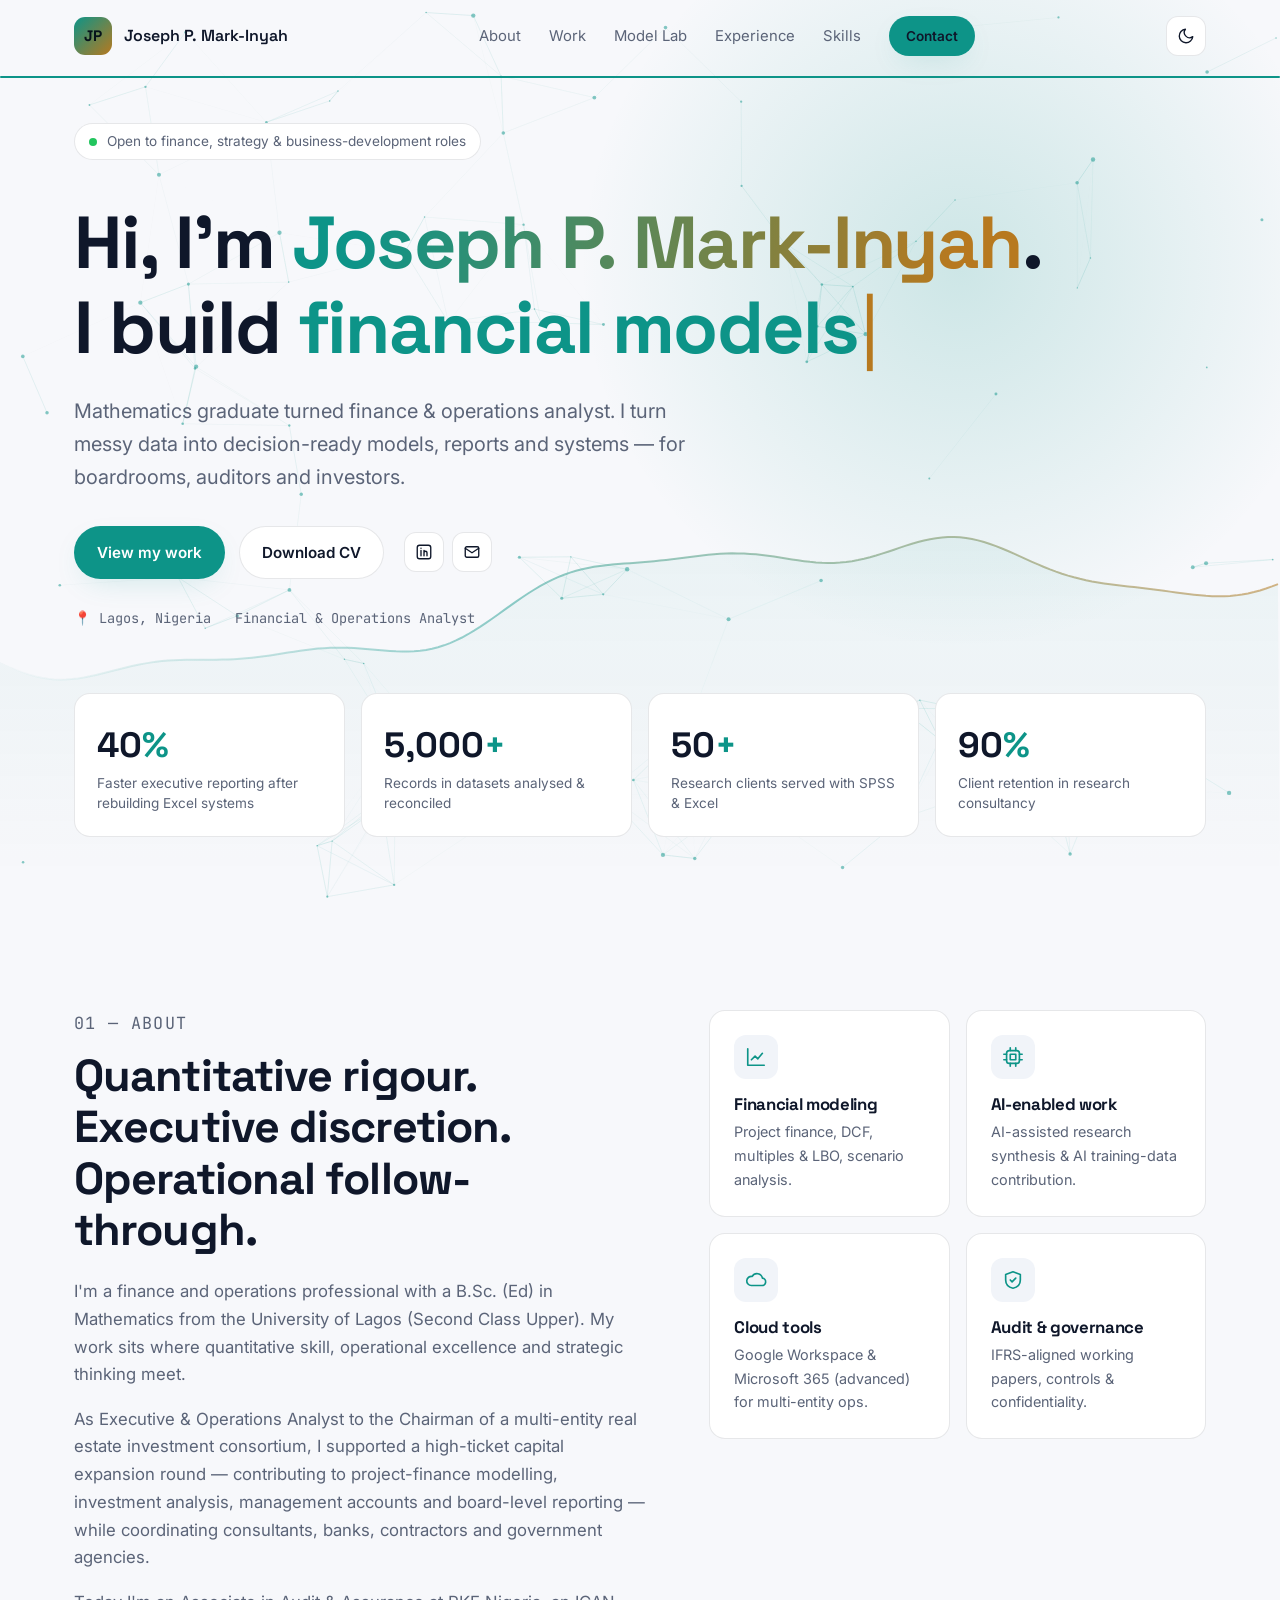
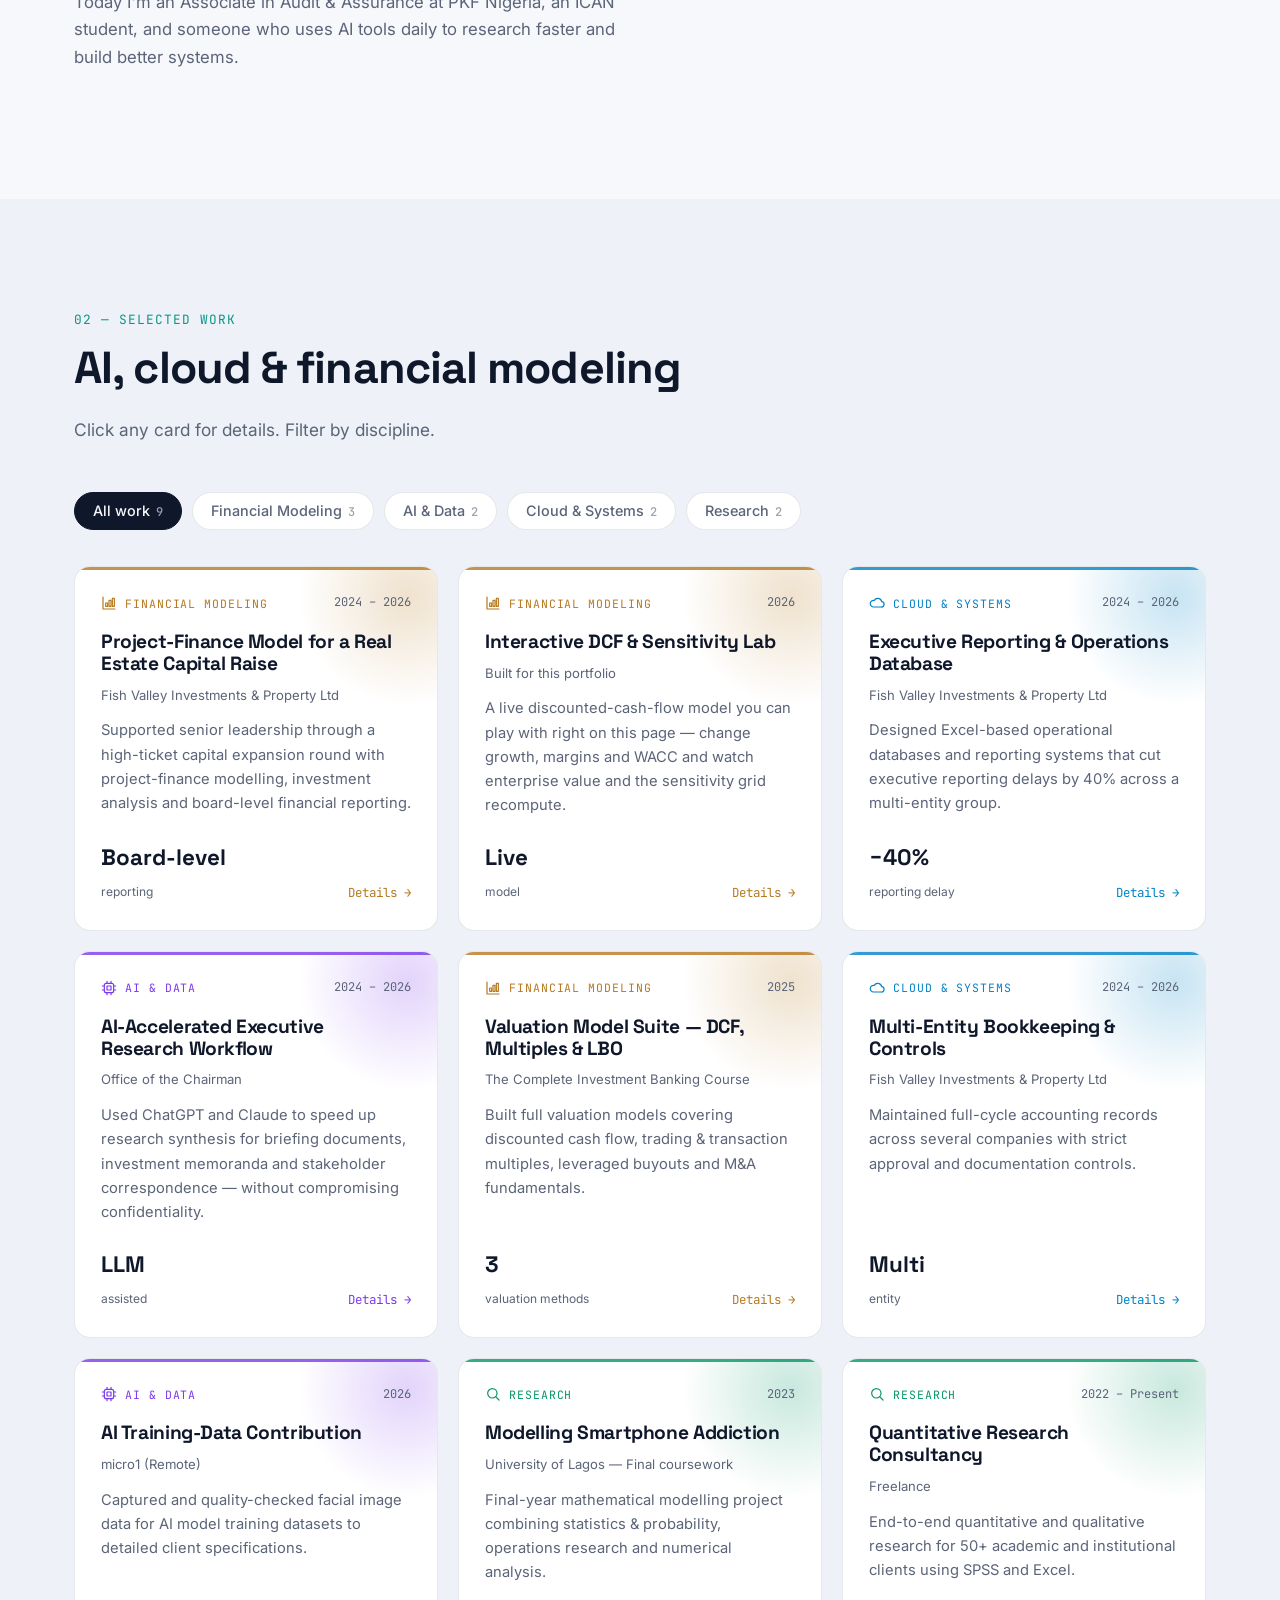
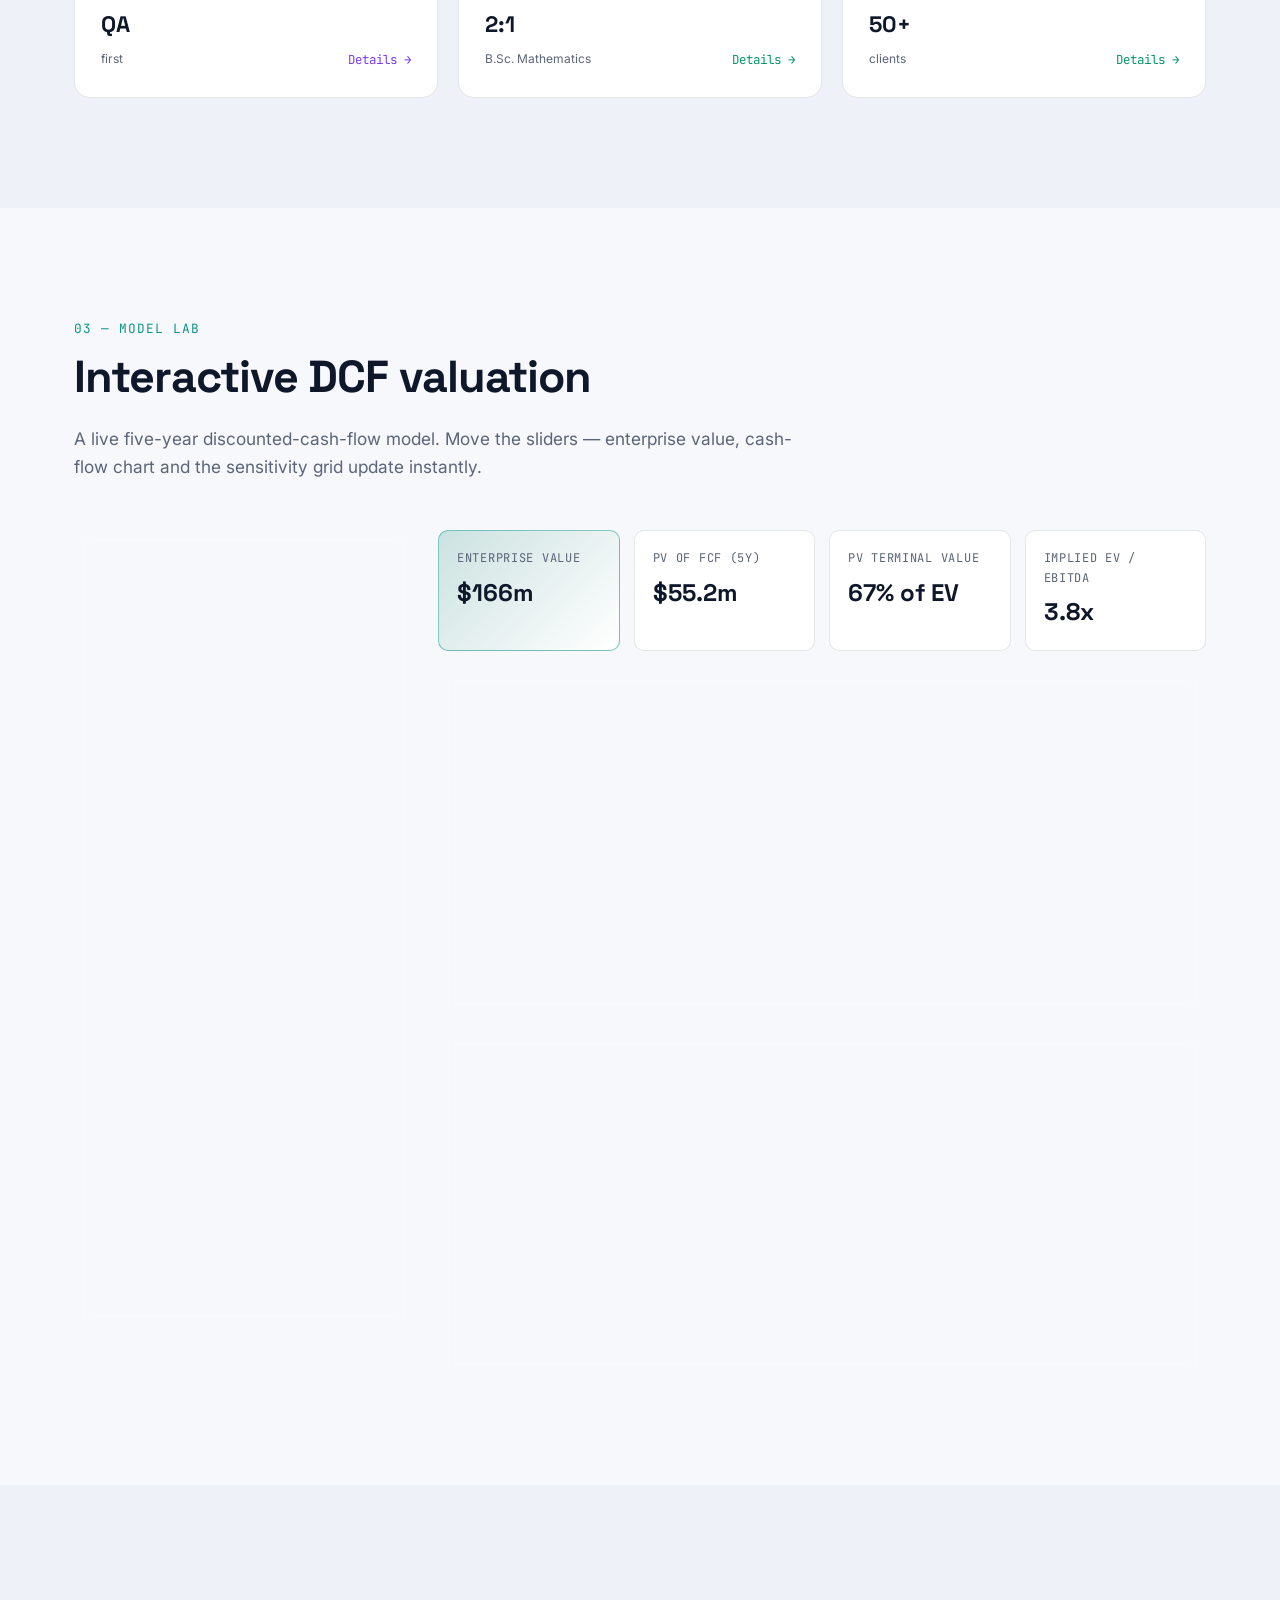
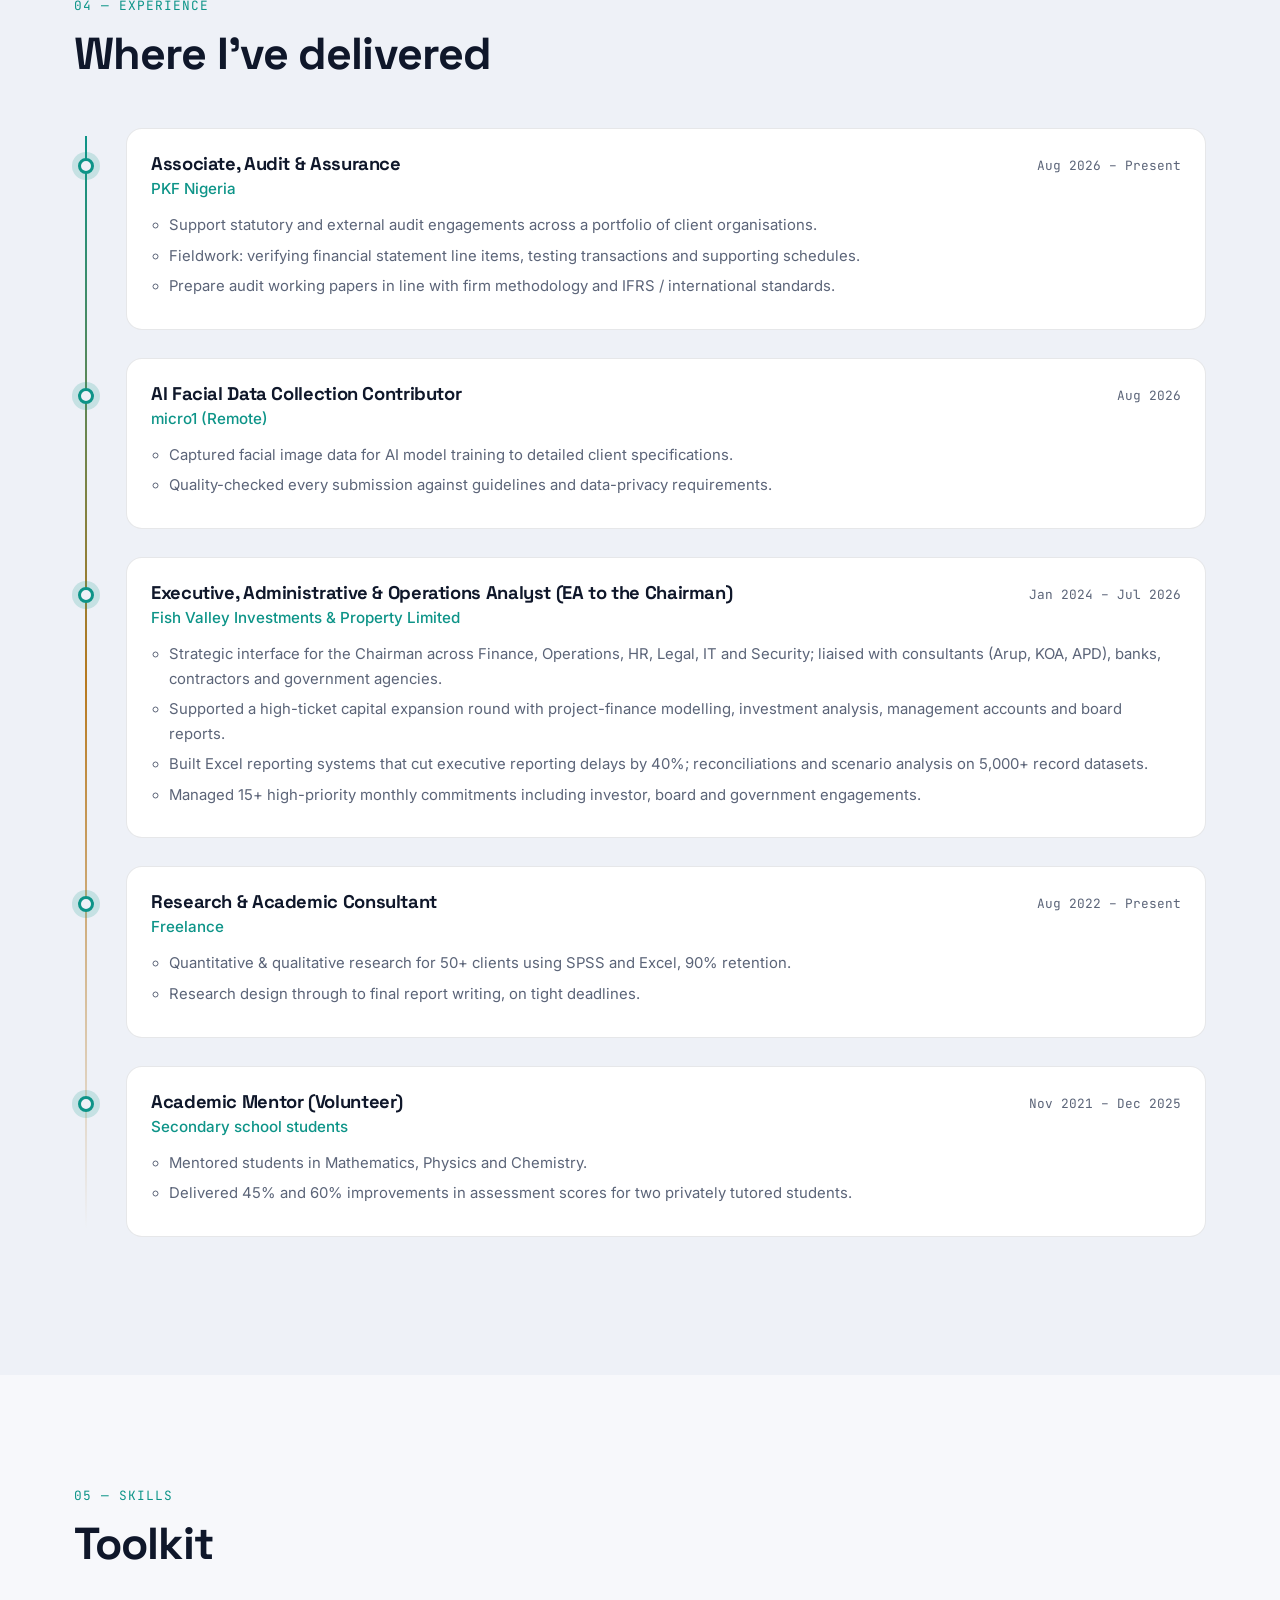
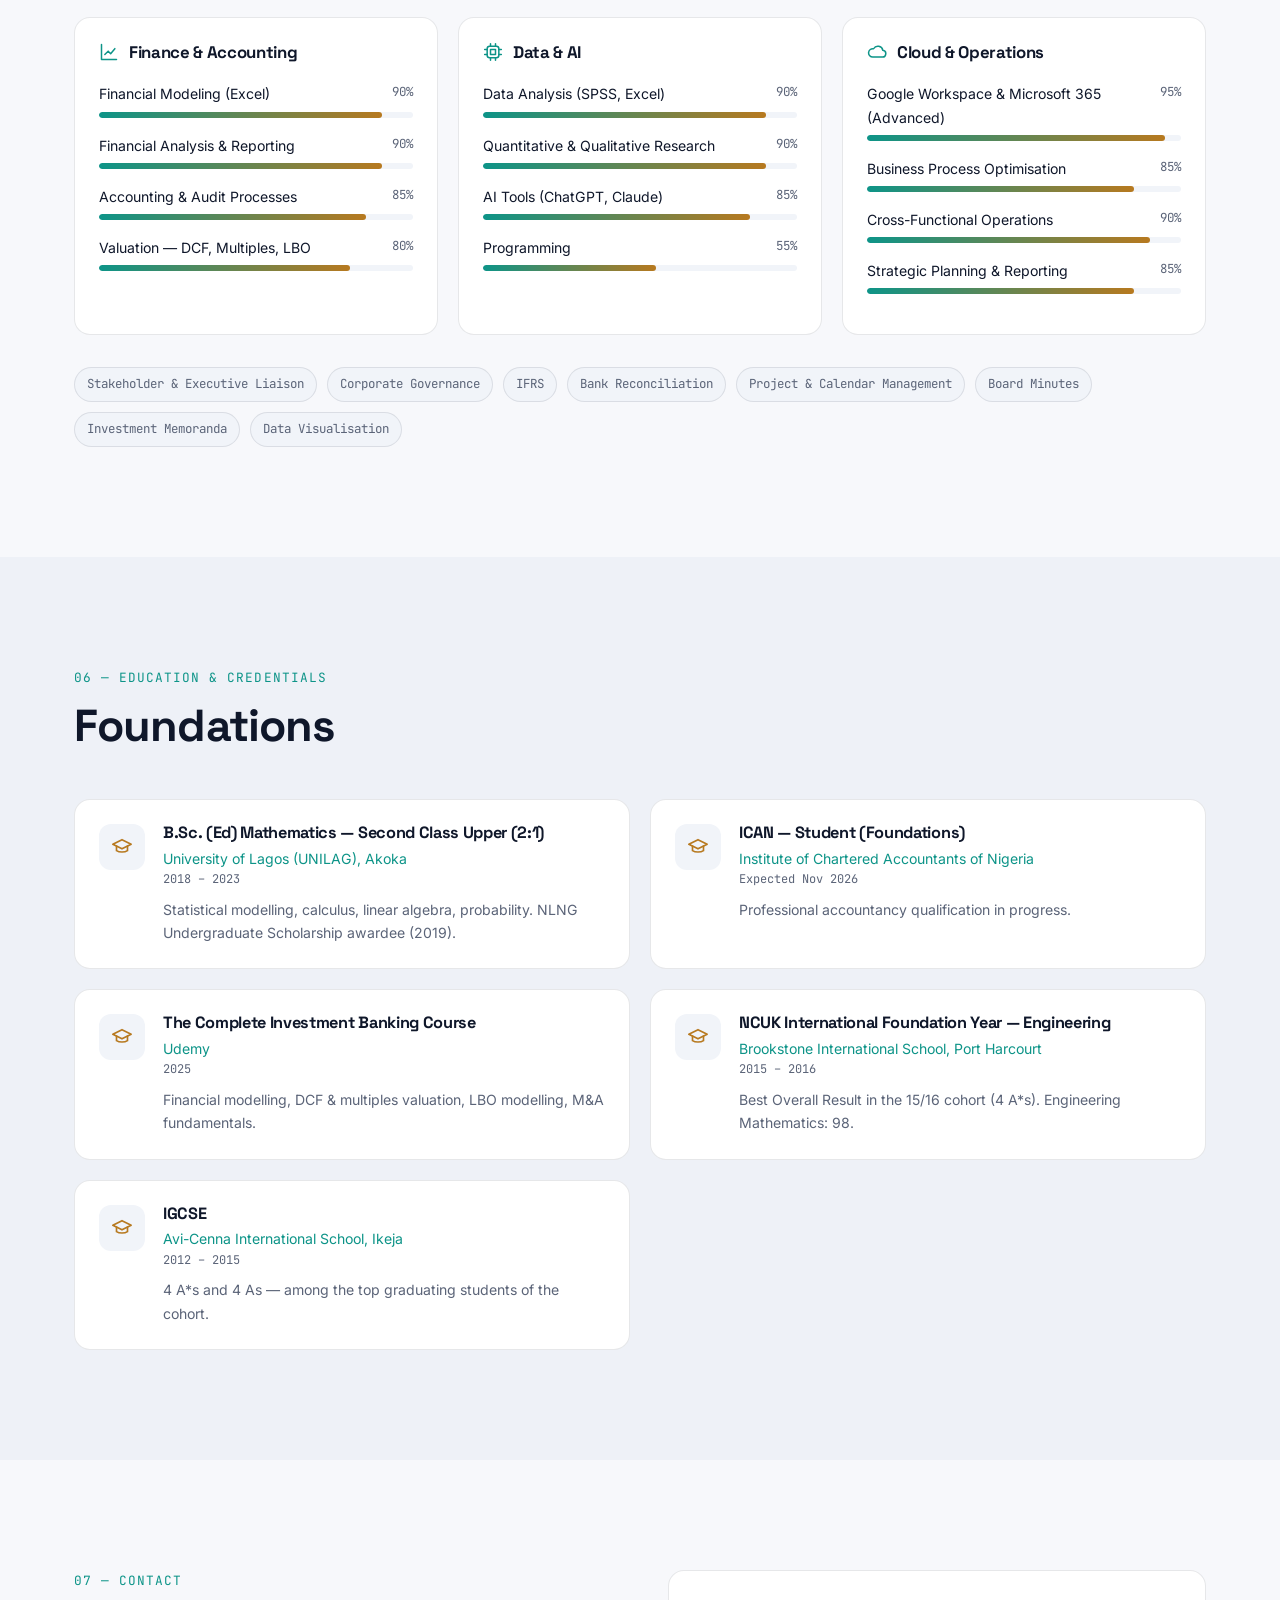
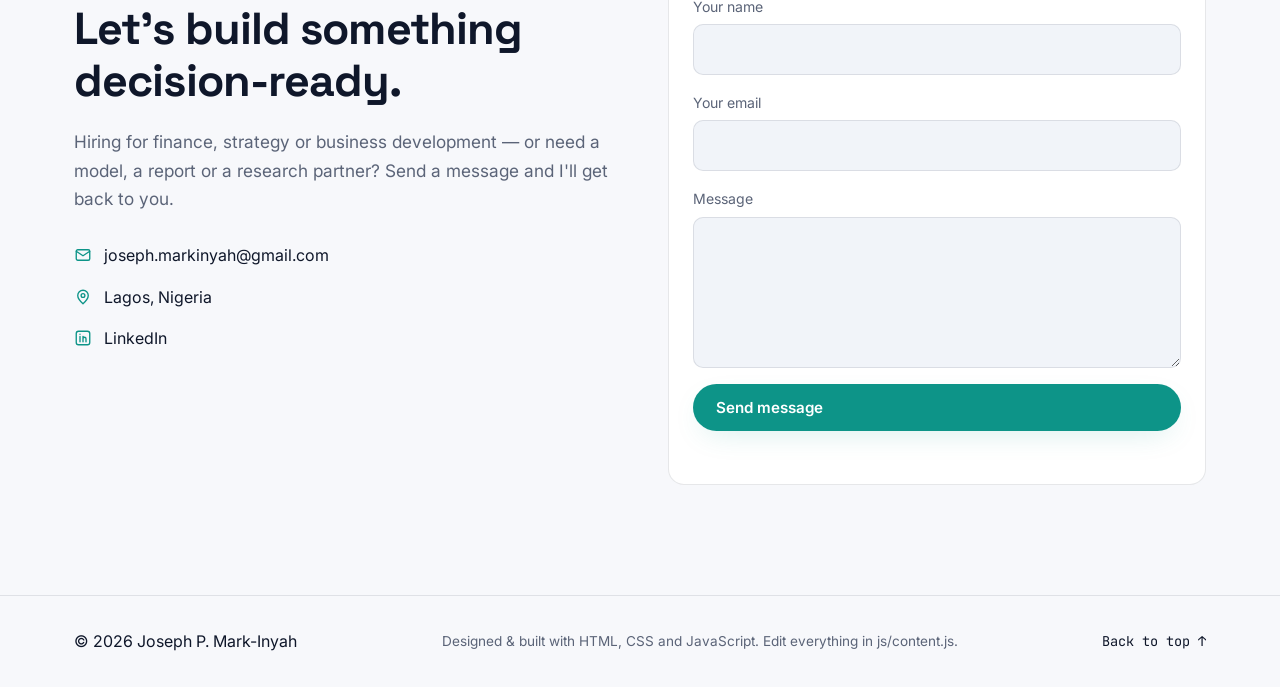
==== index.html @ 510d819d "Contact form: send to contact API with mailto fallback Field-level validation errors, honeypot spam " ====
<!DOCTYPE html>
<html lang="en" data-theme="dark">
<head>
  <meta charset="UTF-8" />
  <meta name="viewport" content="width=device-width, initial-scale=1.0" />
  <title>Joseph P. Mark-Inyah — Finance, AI & Cloud Portfolio</title>
  <meta name="description" content="Portfolio of Joseph P. Mark-Inyah: financial modeling, operations analytics, AI-enabled workflows and cloud tools." />
  <link rel="icon" href="assets/favicon.svg" type="image/svg+xml" />
  <link rel="canonical" href="https://jaegarp.github.io/" />

  <!-- Social preview (LinkedIn, WhatsApp, X, Slack…). These must stay as static HTML:
       link-preview bots do not run JavaScript. If your domain changes, update the URLs here.
       Image source: tools/og-card.html (see README → "Social preview image"). -->
  <meta property="og:type" content="website" />
  <meta property="og:url" content="https://jaegarp.github.io/" />
  <meta property="og:site_name" content="Joseph P. Mark-Inyah" />
  <meta property="og:title" content="Joseph P. Mark-Inyah — Finance, AI & Cloud Portfolio" />
  <meta property="og:description" content="Financial & Operations Analyst. Selected work in financial modeling, AI-enabled workflows and cloud reporting — plus a live, interactive DCF valuation model." />
  <meta property="og:image" content="https://jaegarp.github.io/assets/og-image.png" />
  <meta property="og:image:width" content="1200" />
  <meta property="og:image:height" content="627" />
  <meta property="og:image:alt" content="Joseph P. Mark-Inyah — Financial & Operations Analyst. Financial Modeling, AI, Cloud." />
  <meta name="twitter:card" content="summary_large_image" />
  <meta name="twitter:title" content="Joseph P. Mark-Inyah — Finance, AI & Cloud Portfolio" />
  <meta name="twitter:description" content="Financial modeling, AI-enabled workflows and cloud reporting — plus a live DCF valuation model." />
  <meta name="twitter:image" content="https://jaegarp.github.io/assets/og-image.png" />

  <!-- Fonts (change here + the --font-* variables in css/style.css) -->
  <link rel="preconnect" href="https://fonts.googleapis.com" />
  <link rel="preconnect" href="https://fonts.gstatic.com" crossorigin />
  <link href="https://fonts.googleapis.com/css2?family=Space+Grotesk:wght@500;600;700&family=Inter:wght@400;500;600&family=JetBrains+Mono:wght@400;500&display=swap" rel="stylesheet" />

  <link rel="stylesheet" href="css/style.css" />
</head>
<body>
  <!-- ===================== NAVIGATION ===================== -->
  <header class="nav" id="nav">
    <div class="container nav__inner">
      <a href="#top" class="nav__logo" aria-label="Home">
        <span class="nav__logo-mark" data-bind="person.shortName">JP</span>
        <span class="nav__logo-text" data-bind="person.name"></span>
      </a>
      <nav class="nav__links" id="navLinks" aria-label="Main">
        <a href="#about">About</a>
        <a href="#work">Work</a>
        <a href="#lab">Model Lab</a>
        <a href="#experience">Experience</a>
        <a href="#skills">Skills</a>
        <a href="#contact" class="btn btn--small btn--primary">Contact</a>
      </nav>
      <div class="nav__actions">
        <button class="icon-btn" id="themeToggle" aria-label="Toggle light / dark theme" title="Toggle theme"></button>
        <button class="icon-btn nav__burger" id="navBurger" aria-label="Open menu" aria-expanded="false">
          <span></span><span></span><span></span>
        </button>
      </div>
    </div>
  </header>

  <main id="top">
    <!-- ===================== HERO ===================== -->
    <section class="hero">
      <canvas id="heroCanvas" class="hero__canvas" aria-hidden="true"></canvas>
      <div class="container hero__inner">
        <p class="eyebrow reveal"><span class="pulse-dot"></span> <span data-bind="person.availability"></span></p>
        <h1 class="hero__title reveal">
          Hi, I'm <span class="grad-text" data-bind="person.name"></span>.<br />
          I build <span class="hero__rotator" id="heroRotator"></span><span class="caret">|</span>
        </h1>
        <p class="hero__tagline reveal" data-bind="person.tagline"></p>
        <div class="hero__cta reveal">
          <a href="#work" class="btn btn--primary">View my work</a>
          <a href="#" class="btn btn--ghost" id="resumeBtn" download>Download CV</a>
          <div class="hero__socials" id="heroSocials"></div>
        </div>
        <div class="hero__meta reveal">
          <span class="mono">📍 <span data-bind="person.location"></span></span>
          <span class="mono" data-bind="person.role"></span>
        </div>
      </div>
      <div class="container">
        <div class="stats" id="stats"></div>
      </div>
    </section>

    <!-- ===================== ABOUT ===================== -->
    <section class="section" id="about">
      <div class="container about">
        <div class="about__text reveal">
          <p class="section__kicker">01 — About</p>
          <h2 class="section__title" data-bind="about.heading"></h2>
          <div id="aboutParas"></div>
        </div>
        <div class="about__cards" id="aboutHighlights"></div>
      </div>
    </section>

    <!-- ===================== WORK / PROJECTS ===================== -->
    <section class="section section--alt" id="work">
      <div class="container">
        <div class="section__head reveal">
          <p class="section__kicker">02 — Selected work</p>
          <h2 class="section__title">AI, cloud &amp; financial modeling</h2>
          <p class="section__lead">Click any card for details. Filter by discipline.</p>
        </div>
        <div class="filters reveal" id="filters" role="tablist"></div>
        <div class="projects" id="projects"></div>
      </div>
    </section>

    <!-- ===================== DCF MODEL LAB ===================== -->
    <section class="section" id="lab">
      <div class="container">
        <div class="section__head reveal">
          <p class="section__kicker">03 — Model lab</p>
          <h2 class="section__title">Interactive DCF valuation</h2>
          <p class="section__lead">A live five-year discounted-cash-flow model. Move the sliders — enterprise value, cash-flow chart and the sensitivity grid update instantly.</p>
        </div>

        <div class="lab reveal">
          <form class="lab__inputs card" id="dcfForm" autocomplete="off">
            <div class="lab__row">
              <label for="dcfCurrency">Currency</label>
              <select id="dcfCurrency">
                <option value="$">USD ($)</option>
                <option value="₦">NGN (₦)</option>
                <option value="£">GBP (£)</option>
                <option value="€">EUR (€)</option>
              </select>
            </div>
            <!-- Sliders are generated by js/dcf.js from its INPUTS list -->
            <div id="dcfSliders"></div>
            <button type="button" class="btn btn--ghost btn--small" id="dcfReset">Reset assumptions</button>
          </form>

          <div class="lab__outputs">
            <div class="lab__kpis" id="dcfKpis"></div>
            <div class="card lab__chart-card">
              <div class="lab__chart-head">
                <h3>Projected free cash flow</h3>
                <div class="legend">
                  <span><i class="sw sw--a"></i>FCF</span>
                  <span><i class="sw sw--b"></i>PV of FCF</span>
                </div>
              </div>
              <div id="dcfChart" class="lab__chart"></div>
            </div>
            <div class="card">
              <div class="lab__chart-head">
                <h3>Sensitivity: enterprise value</h3>
                <span class="mono muted small">WACC ↓ × terminal growth →</span>
              </div>
              <div class="table-wrap"><table class="sens" id="dcfSens"></table></div>
            </div>
          </div>
        </div>
      </div>
    </section>

    <!-- ===================== EXPERIENCE ===================== -->
    <section class="section section--alt" id="experience">
      <div class="container">
        <div class="section__head reveal">
          <p class="section__kicker">04 — Experience</p>
          <h2 class="section__title">Where I've delivered</h2>
        </div>
        <ol class="timeline" id="timeline"></ol>
      </div>
    </section>

    <!-- ===================== SKILLS ===================== -->
    <section class="section" id="skills">
      <div class="container">
        <div class="section__head reveal">
          <p class="section__kicker">05 — Skills</p>
          <h2 class="section__title">Toolkit</h2>
        </div>
        <div class="skills" id="skillGroups"></div>
        <div class="chips reveal" id="skillChips"></div>
      </div>
    </section>

    <!-- ===================== EDUCATION ===================== -->
    <section class="section section--alt" id="education">
      <div class="container">
        <div class="section__head reveal">
          <p class="section__kicker">06 — Education &amp; credentials</p>
          <h2 class="section__title">Foundations</h2>
        </div>
        <div class="edu" id="education-list"></div>
      </div>
    </section>

    <!-- ===================== CONTACT ===================== -->
    <section class="section" id="contact">
      <div class="container contact">
        <div class="contact__text reveal">
          <p class="section__kicker">07 — Contact</p>
          <h2 class="section__title" data-bind="contact.heading"></h2>
          <p class="section__lead" data-bind="contact.text"></p>
          <ul class="contact__list" id="contactList"></ul>
        </div>
        <!-- Sends to the contact API (contact.apiUrl in js/content.js). If no API is set,
             or it can't be reached, it falls back to opening the visitor's email app. -->
        <form class="card contact__form reveal" id="contactForm" novalidate>
          <label>Your name<input type="text" name="name" required maxlength="100" autocomplete="name" /><span class="field-error" data-for="name"></span></label>
          <label>Your email<input type="email" name="email" required maxlength="254" autocomplete="email" /><span class="field-error" data-for="email"></span></label>
          <label>Message<textarea name="message" rows="5" required minlength="10" maxlength="5000"></textarea><span class="field-error" data-for="message"></span></label>
          <!-- Spam trap: hidden from people, but bots fill it in. Leave this field in place. -->
          <label class="hp" aria-hidden="true">Website<input type="text" name="website" tabindex="-1" autocomplete="off" /></label>
          <button type="submit" class="btn btn--primary">Send message</button>
          <p class="small muted" id="contactStatus" role="status"></p>
        </form>
      </div>
    </section>
  </main>

  <footer class="footer">
    <div class="container footer__inner">
      <p>© <span id="year"></span> <span data-bind="person.name"></span></p>
      <p class="muted small" data-bind="footer.note"></p>
      <a href="#top" class="mono small">Back to top ↑</a>
    </div>
  </footer>

  <!-- Project detail modal -->
  <dialog class="modal" id="projectModal">
    <button class="icon-btn modal__close" id="modalClose" aria-label="Close">✕</button>
    <div id="modalBody"></div>
  </dialog>

  <!-- Scripts: content first, then features -->
  <script src="js/content.js"></script>
  <script src="js/icons.js"></script>
  <script src="js/hero-canvas.js"></script>
  <script src="js/dcf.js"></script>
  <script src="js/main.js"></script>
</body>
</html>
---- css/style.css ----
/* =====================================================================
   STYLES
   ---------------------------------------------------------------------
   1. Design tokens (colours, fonts, spacing)  ← change the look here
   2. Base & layout
   3. Components (buttons, cards, nav…)
   4. Sections (hero, about, work, lab, timeline, skills, edu, contact)
   5. Responsive
   ===================================================================== */

/* ---------- 1. DESIGN TOKENS ---------- */
:root {
  --font-display: "Space Grotesk", system-ui, sans-serif;
  --font-body: "Inter", system-ui, sans-serif;
  --font-mono: "JetBrains Mono", ui-monospace, monospace;

  --radius: 16px;
  --radius-sm: 10px;
  --container: 1180px;
  --ease: cubic-bezier(.2, .8, .2, 1);

  /* Category colours (used on project cards) */
  --cat-finance: #f5b544;
  --cat-ai: #a78bfa;
  --cat-cloud: #38bdf8;
  --cat-research: #34d399;
}

/* Dark theme (default) */
:root,
[data-theme="dark"] {
  --bg: #070b14;
  --bg-alt: #0b1120;
  --surface: rgba(255, 255, 255, 0.035);
  --surface-2: rgba(255, 255, 255, 0.06);
  --border: rgba(255, 255, 255, 0.09);
  --text: #e6ebf5;
  --muted: #8b95ab;
  --accent: #2dd4bf;       /* teal */
  --accent-2: #f5b544;     /* gold */
  --accent-ink: #04201c;
  --glow: rgba(45, 212, 191, 0.25);
  --shadow: 0 20px 60px -20px rgba(0, 0, 0, 0.6);
}

/* Light theme */
[data-theme="light"] {
  --bg: #f7f8fb;
  --bg-alt: #eef1f7;
  --surface: #ffffff;
  --surface-2: #f1f4f9;
  --border: rgba(15, 23, 42, 0.1);
  --text: #0f172a;
  --muted: #5b6478;
  --accent: #0d9488;
  --accent-2: #b7791f;
  --accent-ink: #ffffff;
  --glow: rgba(13, 148, 136, 0.18);
  --shadow: 0 20px 50px -25px rgba(15, 23, 42, 0.25);
  --cat-finance: #b7791f;
  --cat-ai: #7c3aed;
  --cat-cloud: #0284c7;
  --cat-research: #059669;
}

/* ---------- 2. BASE & LAYOUT ---------- */
*,
*::before,
*::after { box-sizing: border-box; }

html { scroll-behavior: smooth; scroll-padding-top: 80px; }

body {
  margin: 0;
  background: var(--bg);
  color: var(--text);
  font-family: var(--font-body);
  font-size: 16px;
  line-height: 1.65;
  -webkit-font-smoothing: antialiased;
  overflow-x: hidden;
  transition: background .3s, color .3s;
}

img { max-width: 100%; display: block; }
a { color: inherit; text-decoration: none; }
h1, h2, h3, h4 { font-family: var(--font-display); line-height: 1.15; margin: 0 0 .5em; letter-spacing: -0.02em; }
p { margin: 0 0 1em; }

.container { width: 100%; max-width: var(--container); margin: 0 auto; padding: 0 24px; }
.section { padding: 110px 0; position: relative; }
.section--alt { background: var(--bg-alt); }
.section__head { max-width: 720px; margin-bottom: 48px; }
.section__kicker { font-family: var(--font-mono); font-size: .8rem; color: var(--accent); letter-spacing: .08em; text-transform: uppercase; margin-bottom: 12px; }
.section__title { font-size: clamp(1.9rem, 3.6vw, 2.8rem); }
.section__lead { color: var(--muted); font-size: 1.08rem; }

.mono { font-family: var(--font-mono); }
.muted { color: var(--muted); }
.small { font-size: .85rem; }

.grad-text {
  background: linear-gradient(100deg, var(--accent) 10%, var(--accent-2) 90%);
  -webkit-background-clip: text;
  background-clip: text;
  color: transparent;
}

/* Scroll-reveal animation (toggled by js/main.js) */
.reveal { opacity: 0; transform: translateY(24px); transition: opacity .8s var(--ease), transform .8s var(--ease); }
.reveal.is-visible { opacity: 1; transform: none; }
@media (prefers-reduced-motion: reduce) {
  .reveal { opacity: 1; transform: none; transition: none; }
  html { scroll-behavior: auto; }
}

/* ---------- 3. COMPONENTS ---------- */
.btn {
  display: inline-flex; align-items: center; gap: 8px;
  padding: 13px 22px; border-radius: 999px;
  font-weight: 600; font-size: .95rem; font-family: var(--font-body);
  border: 1px solid transparent; cursor: pointer;
  transition: transform .2s var(--ease), box-shadow .2s, background .2s, border-color .2s;
}
.btn:hover { transform: translateY(-2px); }
.btn--primary { background: var(--accent); color: var(--accent-ink); box-shadow: 0 10px 30px -10px var(--glow); }
.btn--primary:hover { box-shadow: 0 14px 40px -8px var(--glow); }
.btn--ghost { background: var(--surface); border-color: var(--border); color: var(--text); }
.btn--ghost:hover { border-color: var(--accent); }
.btn--small { padding: 8px 16px; font-size: .85rem; }

.icon-btn {
  width: 40px; height: 40px; border-radius: 12px;
  display: inline-grid; place-items: center;
  background: var(--surface); border: 1px solid var(--border); color: var(--text);
  cursor: pointer; transition: border-color .2s;
}
.icon-btn:hover { border-color: var(--accent); }
.icon-btn svg { width: 18px; height: 18px; }

.card {
  background: var(--surface);
  border: 1px solid var(--border);
  border-radius: var(--radius);
  padding: 24px;
  backdrop-filter: blur(8px);
}

.eyebrow {
  display: inline-flex; align-items: center; gap: 10px;
  padding: 6px 14px; border-radius: 999px;
  background: var(--surface); border: 1px solid var(--border);
  font-size: .85rem; color: var(--muted);
}
.pulse-dot { width: 8px; height: 8px; border-radius: 50%; background: #22c55e; box-shadow: 0 0 0 0 rgba(34, 197, 94, .6); animation: pulse 2s infinite; }
@keyframes pulse { 70% { box-shadow: 0 0 0 10px rgba(34, 197, 94, 0); } 100% { box-shadow: 0 0 0 0 rgba(34, 197, 94, 0); } }

.chips { display: flex; flex-wrap: wrap; gap: 10px; margin-top: 32px; }
.chip {
  font-family: var(--font-mono); font-size: .78rem;
  padding: 6px 12px; border-radius: 999px;
  background: var(--surface-2); border: 1px solid var(--border); color: var(--muted);
}

/* Navigation */
.nav {
  position: fixed; inset: 0 0 auto 0; z-index: 50;
  transition: background .3s, border-color .3s, backdrop-filter .3s;
  border-bottom: 1px solid transparent;
}
.nav.is-scrolled { background: color-mix(in srgb, var(--bg) 80%, transparent); backdrop-filter: blur(14px); border-color: var(--border); }
.nav__inner { display: flex; align-items: center; justify-content: space-between; height: 72px; gap: 16px; }
.nav__logo { display: flex; align-items: center; gap: 12px; font-family: var(--font-display); font-weight: 600; }
.nav__logo-mark {
  width: 38px; height: 38px; border-radius: 11px; display: grid; place-items: center;
  background: linear-gradient(135deg, var(--accent), var(--accent-2)); color: #06121a; font-weight: 700; font-size: .95rem;
}
.nav__links { display: flex; align-items: center; gap: 28px; font-size: .93rem; }
.nav__links a:not(.btn) { color: var(--muted); transition: color .2s; position: relative; }
.nav__links a:not(.btn):hover,
.nav__links a.is-active { color: var(--text); }
.nav__links a.is-active::after { content: ""; position: absolute; left: 0; right: 0; bottom: -6px; height: 2px; background: var(--accent); border-radius: 2px; }
.nav__actions { display: flex; gap: 8px; }
.nav__burger { display: none; flex-direction: column; align-items: center; justify-content: center; gap: 4px; }
.nav__burger span { display: block; width: 18px; height: 2px; background: var(--text); border-radius: 2px; transition: transform .3s, opacity .3s; }
.nav__burger[aria-expanded="true"] span:nth-child(1) { transform: translateY(6px) rotate(45deg); }
.nav__burger[aria-expanded="true"] span:nth-child(2) { opacity: 0; }
.nav__burger[aria-expanded="true"] span:nth-child(3) { transform: translateY(-6px) rotate(-45deg); }

/* ---------- 4. SECTIONS ---------- */

/* Hero */
.hero { position: relative; min-height: 100vh; display: flex; flex-direction: column; justify-content: center; padding: 120px 0 60px; overflow: hidden; }
.hero::before {
  content: ""; position: absolute; inset: -20% -10% auto auto; width: 70vw; height: 70vw; max-width: 900px; max-height: 900px;
  background: radial-gradient(circle, var(--glow), transparent 60%); pointer-events: none; z-index: 0;
}
.hero__canvas { position: absolute; inset: 0; width: 100%; height: 100%; z-index: 0; opacity: .9; }
.hero__inner { position: relative; z-index: 1; }
.hero__title { font-size: clamp(2.4rem, 6.2vw, 4.6rem); font-weight: 700; margin: 28px 0 24px; }
.hero__rotator { color: var(--accent); }
.caret { color: var(--accent-2); font-weight: 400; animation: blink 1s steps(1) infinite; margin-left: 2px; }
@keyframes blink { 50% { opacity: 0; } }
.hero__tagline { font-size: clamp(1.05rem, 1.6vw, 1.25rem); color: var(--muted); max-width: 640px; }
.hero__cta { display: flex; flex-wrap: wrap; align-items: center; gap: 14px; margin-top: 32px; }
.hero__socials { display: flex; gap: 8px; margin-left: 6px; }
.hero__meta { display: flex; flex-wrap: wrap; gap: 24px; margin-top: 28px; color: var(--muted); font-size: .85rem; }

.stats { position: relative; z-index: 1; display: grid; grid-template-columns: repeat(4, 1fr); gap: 16px; margin-top: 64px; }
.stat { padding: 22px; border-radius: var(--radius); background: var(--surface); border: 1px solid var(--border); backdrop-filter: blur(10px); }
.stat__value { font-family: var(--font-display); font-size: 2.2rem; font-weight: 700; color: var(--text); }
.stat__value span { color: var(--accent); }
.stat__label { color: var(--muted); font-size: .85rem; line-height: 1.45; margin: 0; }

/* About */
.about { display: grid; grid-template-columns: 1.15fr 1fr; gap: 64px; align-items: start; }
.about__text p { color: var(--muted); font-size: 1.05rem; }
.about__cards { display: grid; grid-template-columns: 1fr 1fr; gap: 16px; }
.hl { transition: transform .3s var(--ease), border-color .3s; }
.hl:hover { transform: translateY(-4px); border-color: var(--accent); }
.hl__icon { width: 44px; height: 44px; border-radius: 12px; display: grid; place-items: center; background: var(--surface-2); color: var(--accent); margin-bottom: 16px; }
.hl__icon svg { width: 22px; height: 22px; }
.hl h3 { font-size: 1.05rem; margin-bottom: 6px; }
.hl p { color: var(--muted); font-size: .9rem; margin: 0; }

/* Work / projects */
.filters { display: flex; flex-wrap: wrap; gap: 10px; margin-bottom: 36px; }
.filter {
  padding: 9px 18px; border-radius: 999px; cursor: pointer;
  background: var(--surface); border: 1px solid var(--border); color: var(--muted);
  font: 500 .9rem var(--font-body); transition: all .2s;
}
.filter:hover { color: var(--text); }
.filter.is-active { background: var(--text); color: var(--bg); border-color: var(--text); }
.filter__count { opacity: .6; margin-left: 6px; font-family: var(--font-mono); font-size: .75rem; }

.projects { display: grid; grid-template-columns: repeat(3, 1fr); gap: 20px; }
.project {
  --cat: var(--accent);
  position: relative; display: flex; flex-direction: column;
  padding: 26px; border-radius: var(--radius); cursor: pointer;
  background: var(--surface); border: 1px solid var(--border);
  transition: transform .35s var(--ease), border-color .35s, box-shadow .35s, opacity .35s;
  overflow: hidden; text-align: left; color: inherit; font: inherit;
}
.project::before {
  content: ""; position: absolute; inset: 0 0 auto 0; height: 3px; background: var(--cat); opacity: .8;
}
.project::after {
  content: ""; position: absolute; width: 220px; height: 220px; right: -80px; top: -80px; border-radius: 50%;
  background: radial-gradient(circle, color-mix(in srgb, var(--cat) 22%, transparent), transparent 70%);
  transition: transform .5s var(--ease);
}
.project:hover { transform: translateY(-6px); border-color: color-mix(in srgb, var(--cat) 60%, transparent); box-shadow: var(--shadow); }
.project:hover::after { transform: scale(1.4); }
.project--featured { grid-column: span 1; }
.project[data-cat="finance"] { --cat: var(--cat-finance); }
.project[data-cat="ai"] { --cat: var(--cat-ai); }
.project[data-cat="cloud"] { --cat: var(--cat-cloud); }
.project[data-cat="research"] { --cat: var(--cat-research); }
.project__top { display: flex; justify-content: space-between; align-items: center; margin-bottom: 18px; position: relative; z-index: 1; }
.project__cat { display: inline-flex; align-items: center; gap: 8px; font-family: var(--font-mono); font-size: .72rem; text-transform: uppercase; letter-spacing: .08em; color: var(--cat); }
.project__cat svg { width: 16px; height: 16px; }
.project__year { font-family: var(--font-mono); font-size: .75rem; color: var(--muted); }
.project h3 { font-size: 1.2rem; position: relative; z-index: 1; }
.project__org { font-size: .82rem; color: var(--muted); margin-bottom: 12px; }
.project__summary { color: var(--muted); font-size: .92rem; flex: 1; }
.project__foot { display: flex; justify-content: space-between; align-items: flex-end; gap: 12px; margin-top: 8px; }
.project__metric strong { display: block; font-family: var(--font-display); font-size: 1.4rem; color: var(--text); }
.project__metric span { font-size: .75rem; color: var(--muted); }
.project__more { font-family: var(--font-mono); font-size: .78rem; color: var(--cat); white-space: nowrap; }
.project.is-hidden { display: none; }
.badge-featured { position: absolute; top: 14px; right: 14px; z-index: 2; }

/* Modal */
.modal {
  width: min(680px, calc(100% - 32px)); max-height: 86vh; overflow: auto;
  padding: 36px; border-radius: 20px; border: 1px solid var(--border);
  background: var(--bg-alt); color: var(--text); box-shadow: var(--shadow);
}
.modal::backdrop { background: rgba(3, 6, 12, .7); backdrop-filter: blur(6px); }
.modal[open] { animation: pop .35s var(--ease); }
@keyframes pop { from { opacity: 0; transform: translateY(16px) scale(.98); } }
.modal__close { position: absolute; top: 16px; right: 16px; }
.modal h3 { font-size: 1.6rem; padding-right: 40px; }
.modal ul { padding-left: 20px; color: var(--muted); }
.modal li { margin-bottom: 8px; }
.modal__links { display: flex; flex-wrap: wrap; gap: 10px; margin-top: 20px; }

/* DCF lab */
.lab { display: grid; grid-template-columns: 340px 1fr; gap: 24px; align-items: start; }
.lab__inputs { position: sticky; top: 92px; }
.lab__row { display: flex; justify-content: space-between; align-items: center; gap: 12px; margin-bottom: 18px; font-size: .9rem; }
.lab__row select {
  background: var(--surface-2); color: var(--text); border: 1px solid var(--border);
  border-radius: 8px; padding: 6px 10px; font: inherit;
}
.slider { margin-bottom: 18px; }
.slider__head { display: flex; justify-content: space-between; font-size: .88rem; margin-bottom: 6px; }
.slider__head output { font-family: var(--font-mono); color: var(--accent); }
.slider input[type="range"] { width: 100%; accent-color: var(--accent); cursor: pointer; }
.lab__outputs { display: grid; gap: 20px; min-width: 0; }
.lab__kpis { display: grid; grid-template-columns: repeat(4, 1fr); gap: 14px; }
.kpi { padding: 18px; border-radius: var(--radius-sm); background: var(--surface); border: 1px solid var(--border); }
.kpi__label { font-size: .75rem; color: var(--muted); text-transform: uppercase; letter-spacing: .06em; font-family: var(--font-mono); }
.kpi__value { font-family: var(--font-display); font-size: 1.5rem; font-weight: 700; margin-top: 4px; }
.kpi--main { background: linear-gradient(135deg, color-mix(in srgb, var(--accent) 22%, transparent), var(--surface)); border-color: color-mix(in srgb, var(--accent) 50%, transparent); }
.lab__chart-head { display: flex; justify-content: space-between; align-items: center; gap: 12px; flex-wrap: wrap; margin-bottom: 12px; }
.lab__chart-head h3 { font-size: 1rem; margin: 0; }
.lab__chart { width: 100%; height: 260px; }
.lab__chart svg { width: 100%; height: 100%; overflow: visible; }
.lab__chart .axis { stroke: var(--border); }
.lab__chart text { fill: var(--muted); font: 11px var(--font-mono); }
.legend { display: flex; gap: 16px; font-size: .8rem; color: var(--muted); }
.sw { display: inline-block; width: 10px; height: 10px; border-radius: 3px; margin-right: 6px; vertical-align: -1px; }
.sw--a { background: var(--accent); }
.sw--b { background: var(--accent-2); }
.bar { transition: height .4s var(--ease), y .4s var(--ease); }
.table-wrap { overflow-x: auto; }
.sens { width: 100%; border-collapse: separate; border-spacing: 4px; font-family: var(--font-mono); font-size: .8rem; }
.sens th { color: var(--muted); font-weight: 500; padding: 6px; }
.sens td { padding: 9px 6px; text-align: center; border-radius: 6px; transition: background .3s; white-space: nowrap; }
.sens td.is-base { outline: 2px solid var(--accent); font-weight: 600; }

/* Timeline */
.timeline { list-style: none; margin: 0; padding: 0; position: relative; }
.timeline::before { content: ""; position: absolute; left: 11px; top: 8px; bottom: 8px; width: 2px; background: linear-gradient(var(--accent), var(--accent-2), transparent); }
.tl { position: relative; padding-left: 52px; margin-bottom: 28px; }
.tl::before {
  content: ""; position: absolute; left: 4px; top: 30px; width: 16px; height: 16px; border-radius: 50%;
  background: var(--bg-alt); border: 3px solid var(--accent); box-shadow: 0 0 0 6px var(--glow);
}
.tl__head { display: flex; justify-content: space-between; align-items: baseline; flex-wrap: wrap; gap: 8px; }
.tl h3 { font-size: 1.15rem; margin: 0; }
.tl__org { color: var(--accent); font-weight: 500; font-size: .95rem; }
.tl__period { font-family: var(--font-mono); font-size: .8rem; color: var(--muted); }
.tl ul { margin: 12px 0 0; padding-left: 18px; color: var(--muted); font-size: .93rem; }
.tl li { margin-bottom: 6px; }

/* Skills */
.skills { display: grid; grid-template-columns: repeat(3, 1fr); gap: 20px; }
.skill-group h3 { display: flex; align-items: center; gap: 10px; font-size: 1.05rem; margin-bottom: 20px; }
.skill-group h3 svg { width: 20px; height: 20px; color: var(--accent); }
.skill { margin-bottom: 16px; }
.skill__head { display: flex; justify-content: space-between; font-size: .88rem; margin-bottom: 6px; }
.skill__head span:last-child { font-family: var(--font-mono); color: var(--muted); font-size: .78rem; }
.skill__bar { height: 6px; border-radius: 999px; background: var(--surface-2); overflow: hidden; }
.skill__fill { height: 100%; width: 0; border-radius: inherit; background: linear-gradient(90deg, var(--accent), var(--accent-2)); transition: width 1.4s var(--ease); }

/* Education */
.edu { display: grid; grid-template-columns: repeat(2, 1fr); gap: 20px; }
.edu__item { display: flex; gap: 18px; }
.edu__icon { flex: none; width: 46px; height: 46px; border-radius: 12px; display: grid; place-items: center; background: var(--surface-2); color: var(--accent-2); }
.edu__icon svg { width: 22px; height: 22px; }
.edu__item h3 { font-size: 1.02rem; margin-bottom: 4px; }
.edu__org { font-size: .88rem; color: var(--accent); margin: 0; }
.edu__period { font-family: var(--font-mono); font-size: .75rem; color: var(--muted); margin-bottom: 8px; }
.edu__note { font-size: .88rem; color: var(--muted); margin: 0; }

/* Contact */
.contact { display: grid; grid-template-columns: 1fr 1fr; gap: 56px; align-items: start; }
.contact__list { list-style: none; padding: 0; margin: 28px 0 0; display: grid; gap: 12px; }
.contact__list a, .contact__list span { display: inline-flex; align-items: center; gap: 12px; color: var(--text); }
.contact__list svg { width: 18px; height: 18px; color: var(--accent); }
.contact__list a:hover { color: var(--accent); }
.contact__form { display: grid; gap: 16px; }
.contact__form label { display: grid; gap: 6px; font-size: .88rem; color: var(--muted); }
.contact__form input,
.contact__form textarea {
  width: 100%; padding: 12px 14px; border-radius: 10px;
  background: var(--surface-2); border: 1px solid var(--border); color: var(--text);
  font: inherit; font-size: .95rem; resize: vertical; transition: border-color .2s, box-shadow .2s;
}
.contact__form button:disabled { opacity: .6; cursor: progress; transform: none; }
.field-error { color: #f43f5e; font-size: .8rem; min-height: 0; }
.field-error:empty { display: none; }
.form-status { margin: 0; }
.form-status--ok { color: var(--accent); }
.form-status--error { color: #f43f5e; }
/* Honeypot spam trap: invisible to people and screen readers, still in the DOM for bots */
.hp { position: absolute !important; left: -9999px !important; width: 1px; height: 1px; overflow: hidden; }
.contact__form { position: relative; }
.contact__form input:focus,
.contact__form textarea:focus { outline: none; border-color: var(--accent); box-shadow: 0 0 0 4px var(--glow); }

/* Footer */
.footer { border-top: 1px solid var(--border); padding: 32px 0; }
.footer__inner { display: flex; justify-content: space-between; align-items: center; gap: 16px; flex-wrap: wrap; }
.footer p { margin: 0; }

/* ---------- 5. RESPONSIVE ---------- */
@media (max-width: 1024px) {
  .projects { grid-template-columns: repeat(2, 1fr); }
  .lab { grid-template-columns: 290px 1fr; }
  .lab__kpis { grid-template-columns: 1fr 1fr; }
  .skills { grid-template-columns: 1fr 1fr; }
}

@media (max-width: 860px) {
  .nav__burger { display: inline-flex; }
  .nav__links {
    position: fixed; inset: 72px 0 auto 0; flex-direction: column; align-items: stretch; gap: 0;
    background: var(--bg); border-bottom: 1px solid var(--border); padding: 8px 24px 20px;
    transform: translateY(-120%); transition: transform .35s var(--ease); z-index: -1;
  }
  .nav__links.is-open { transform: none; }
  .nav__links a:not(.btn) { padding: 14px 0; border-bottom: 1px solid var(--border); }
  .nav__links a.btn { margin-top: 14px; justify-content: center; }
  .nav__links a.is-active::after { display: none; }
  .nav__logo-text { display: none; }
  .about, .contact, .lab { grid-template-columns: 1fr; gap: 40px; }
  .lab__inputs { position: static; }
  .stats { grid-template-columns: 1fr 1fr; }
  .lab__kpis { grid-template-columns: 1fr 1fr; }
  .edu { grid-template-columns: 1fr; }
}

@media (max-width: 600px) {
  .container { padding: 0 16px; }
  .section { padding: 80px 0; }
  .projects, .skills, .about__cards { grid-template-columns: 1fr; }
  .stat__value { font-size: 1.7rem; }
  .hero__socials { margin-left: 0; }
  .modal { padding: 28px 22px; }
}
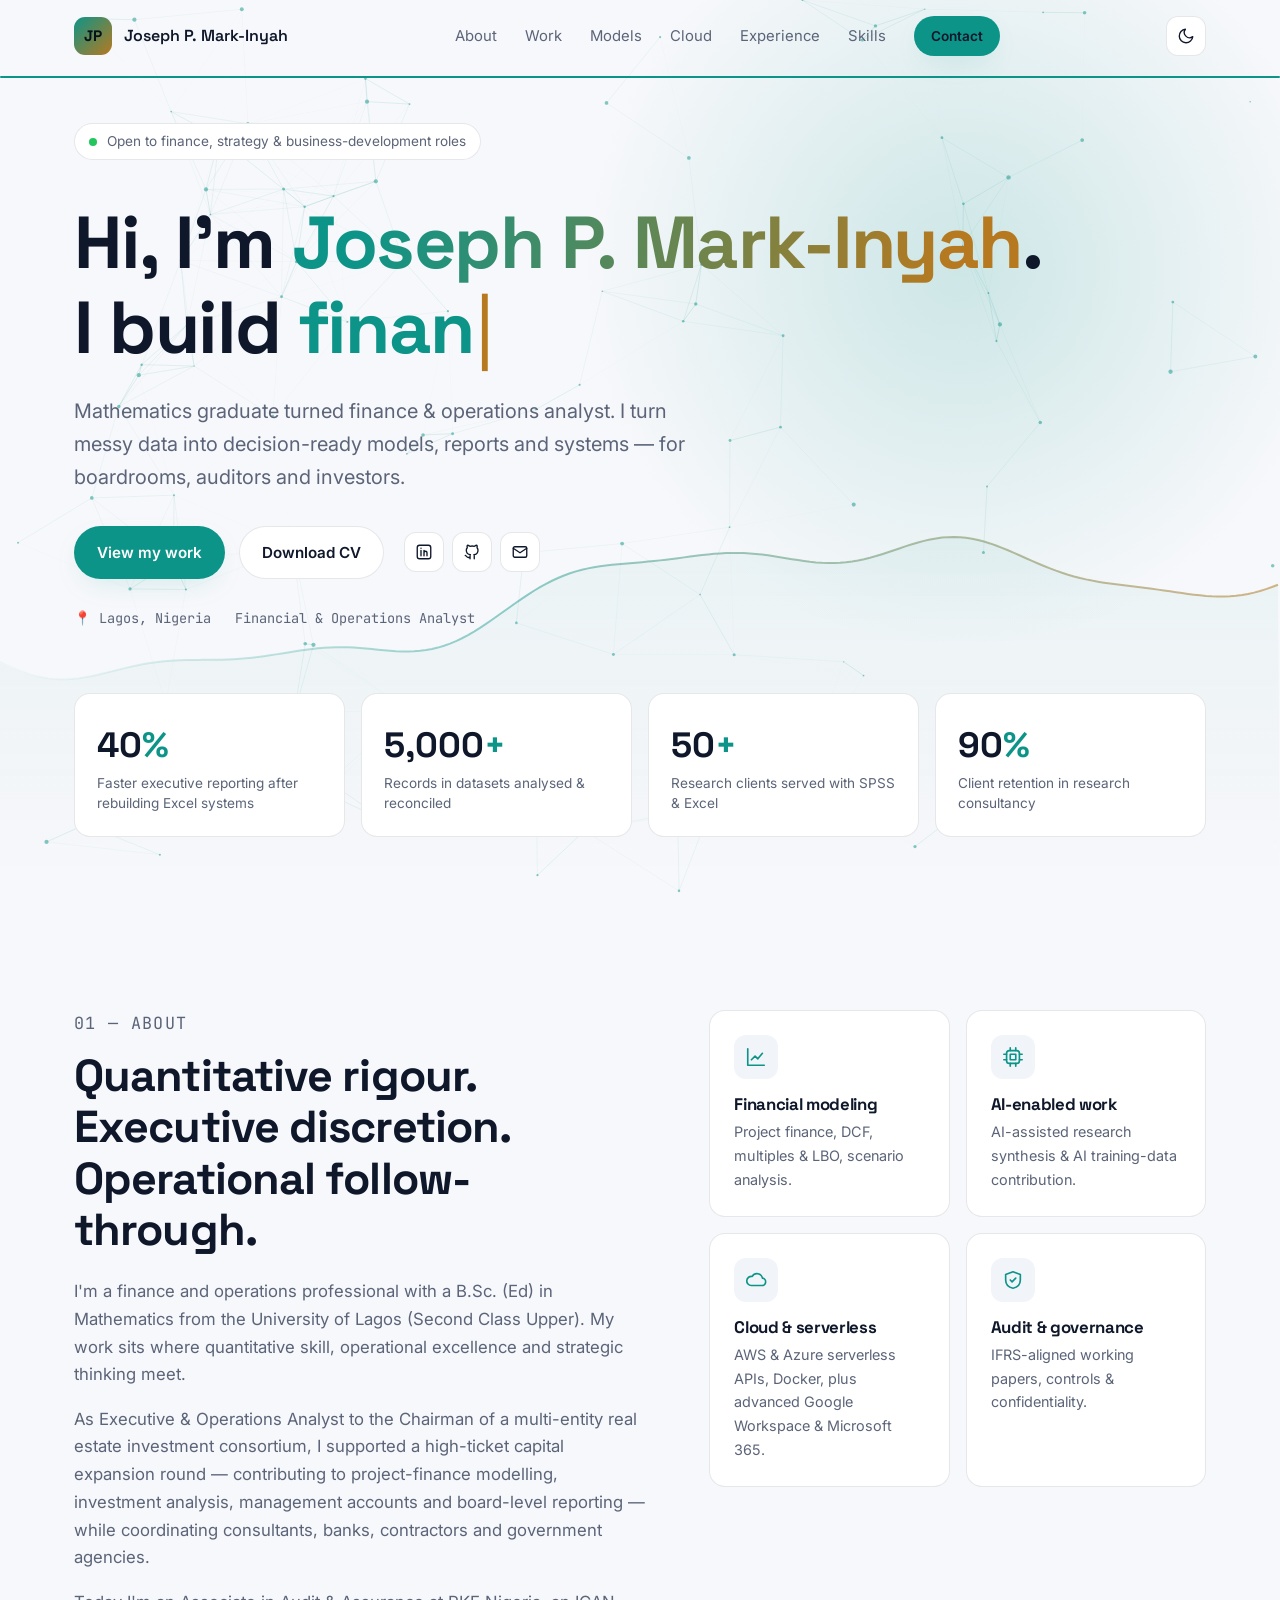
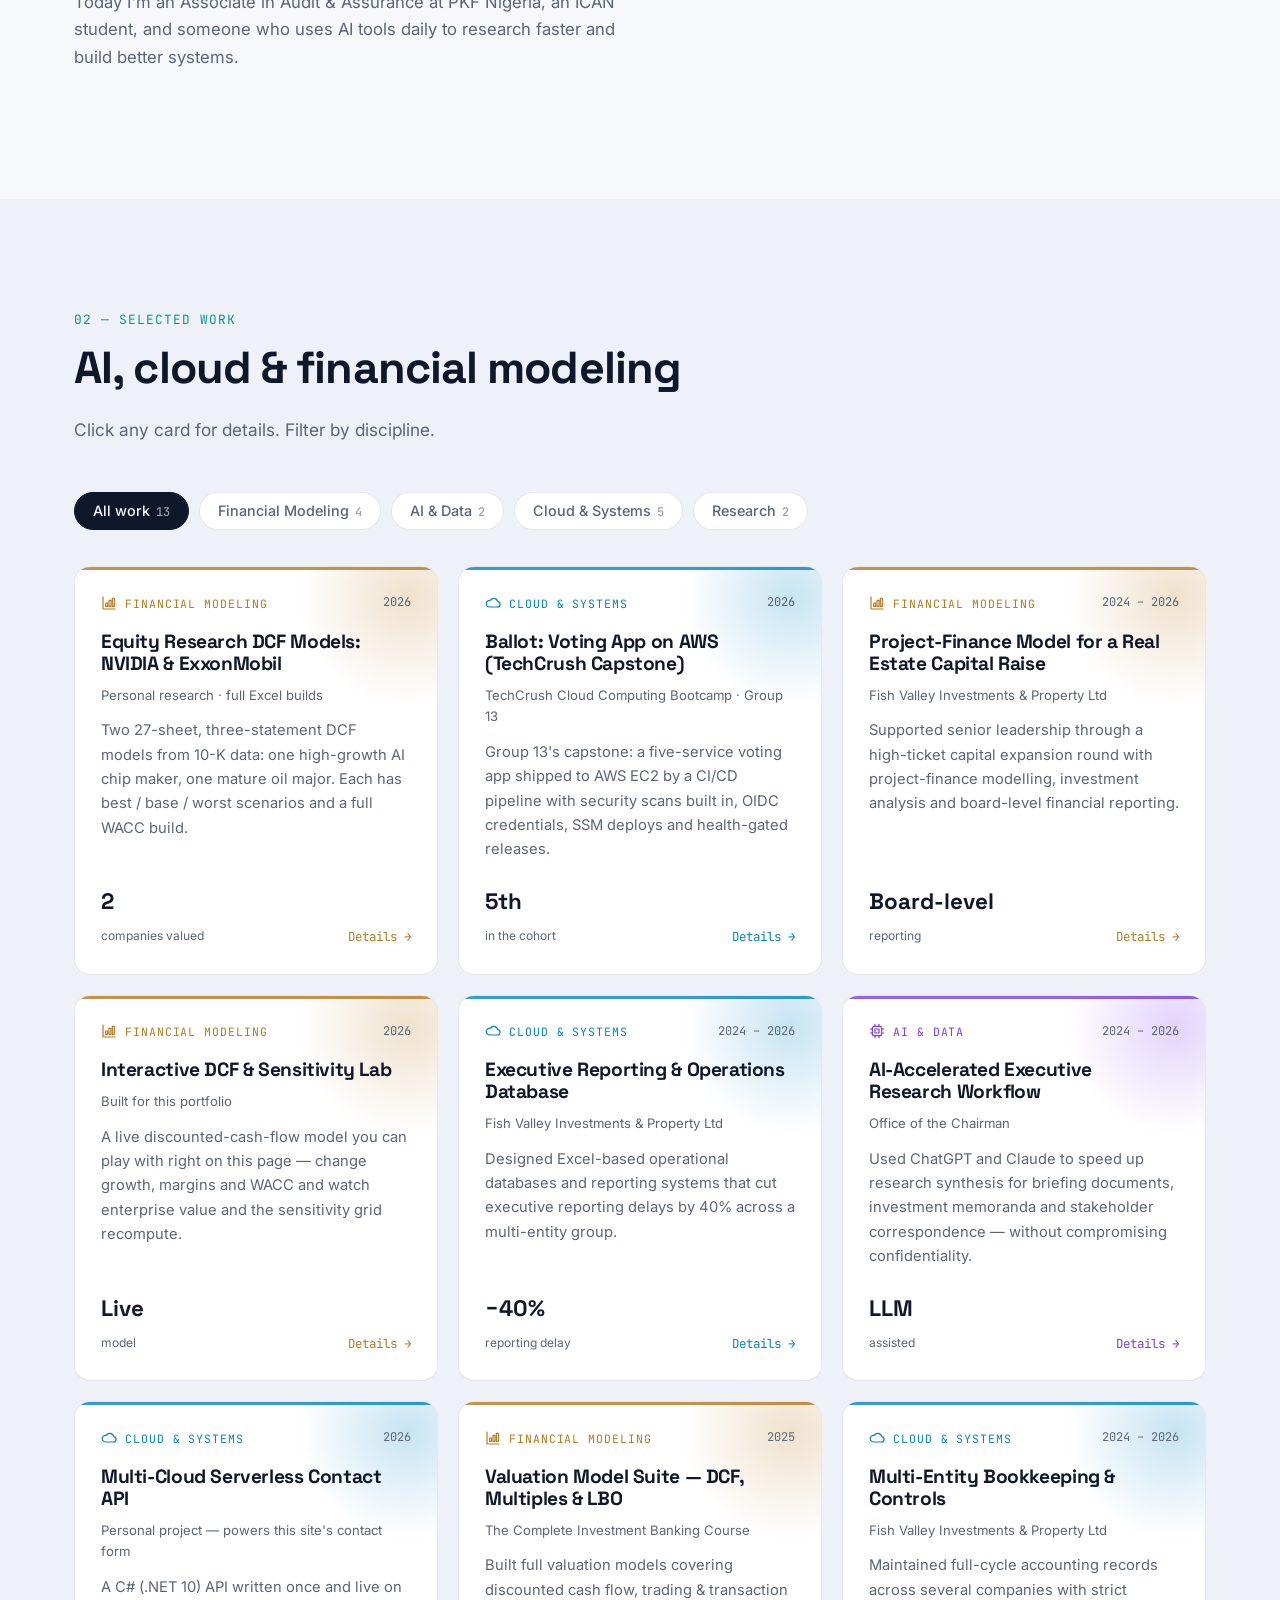
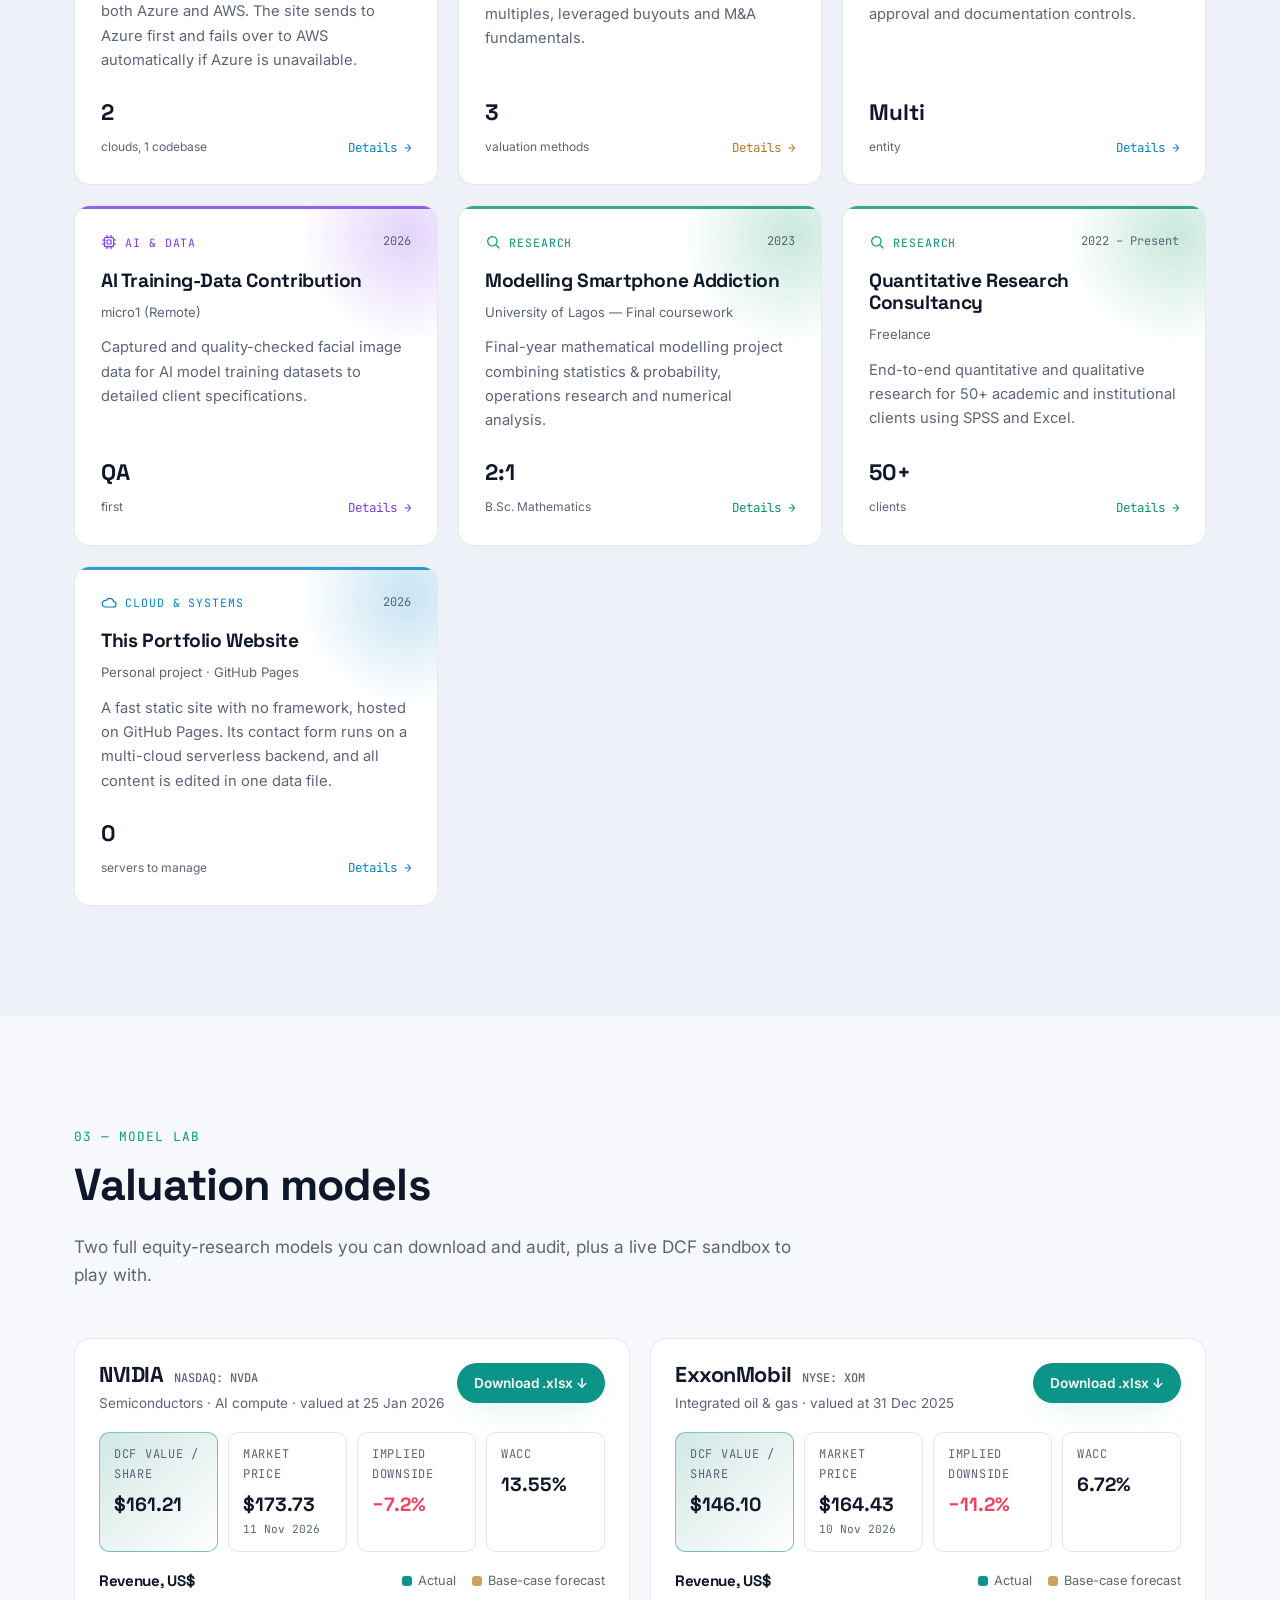
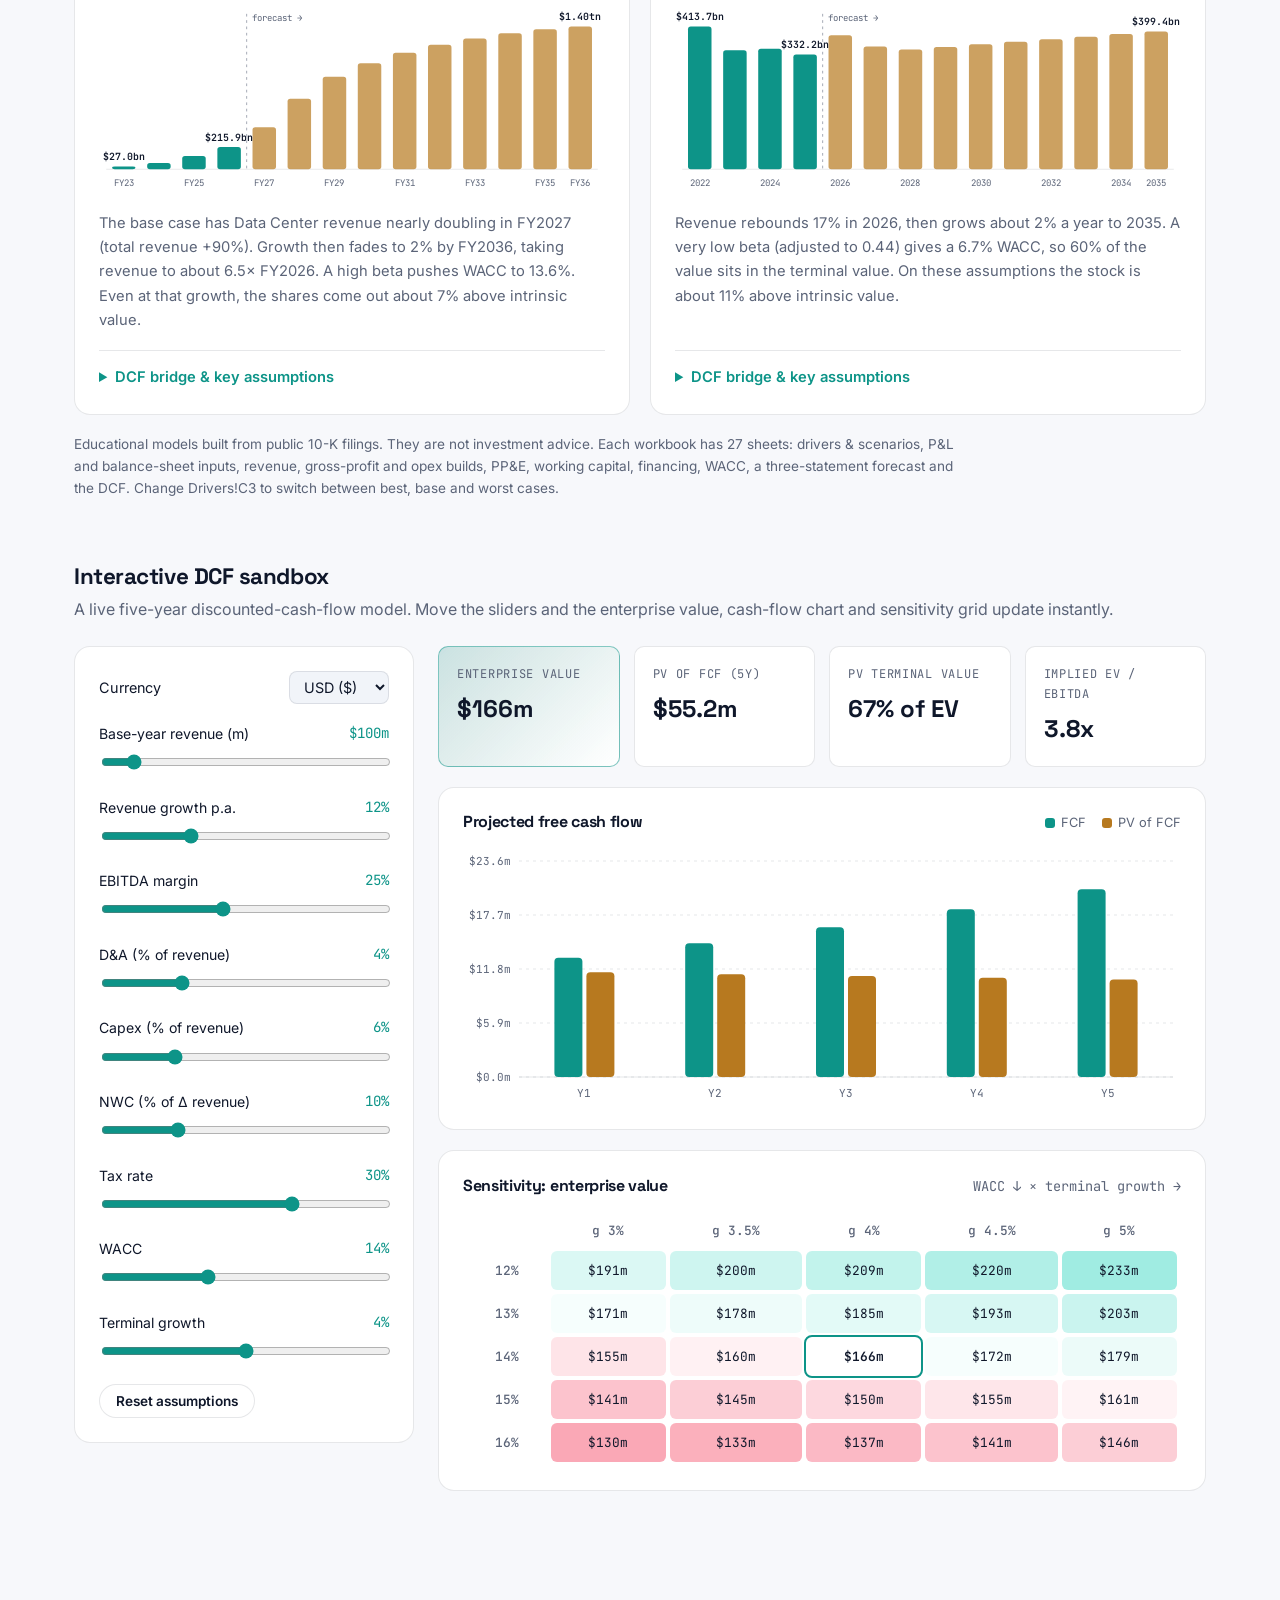
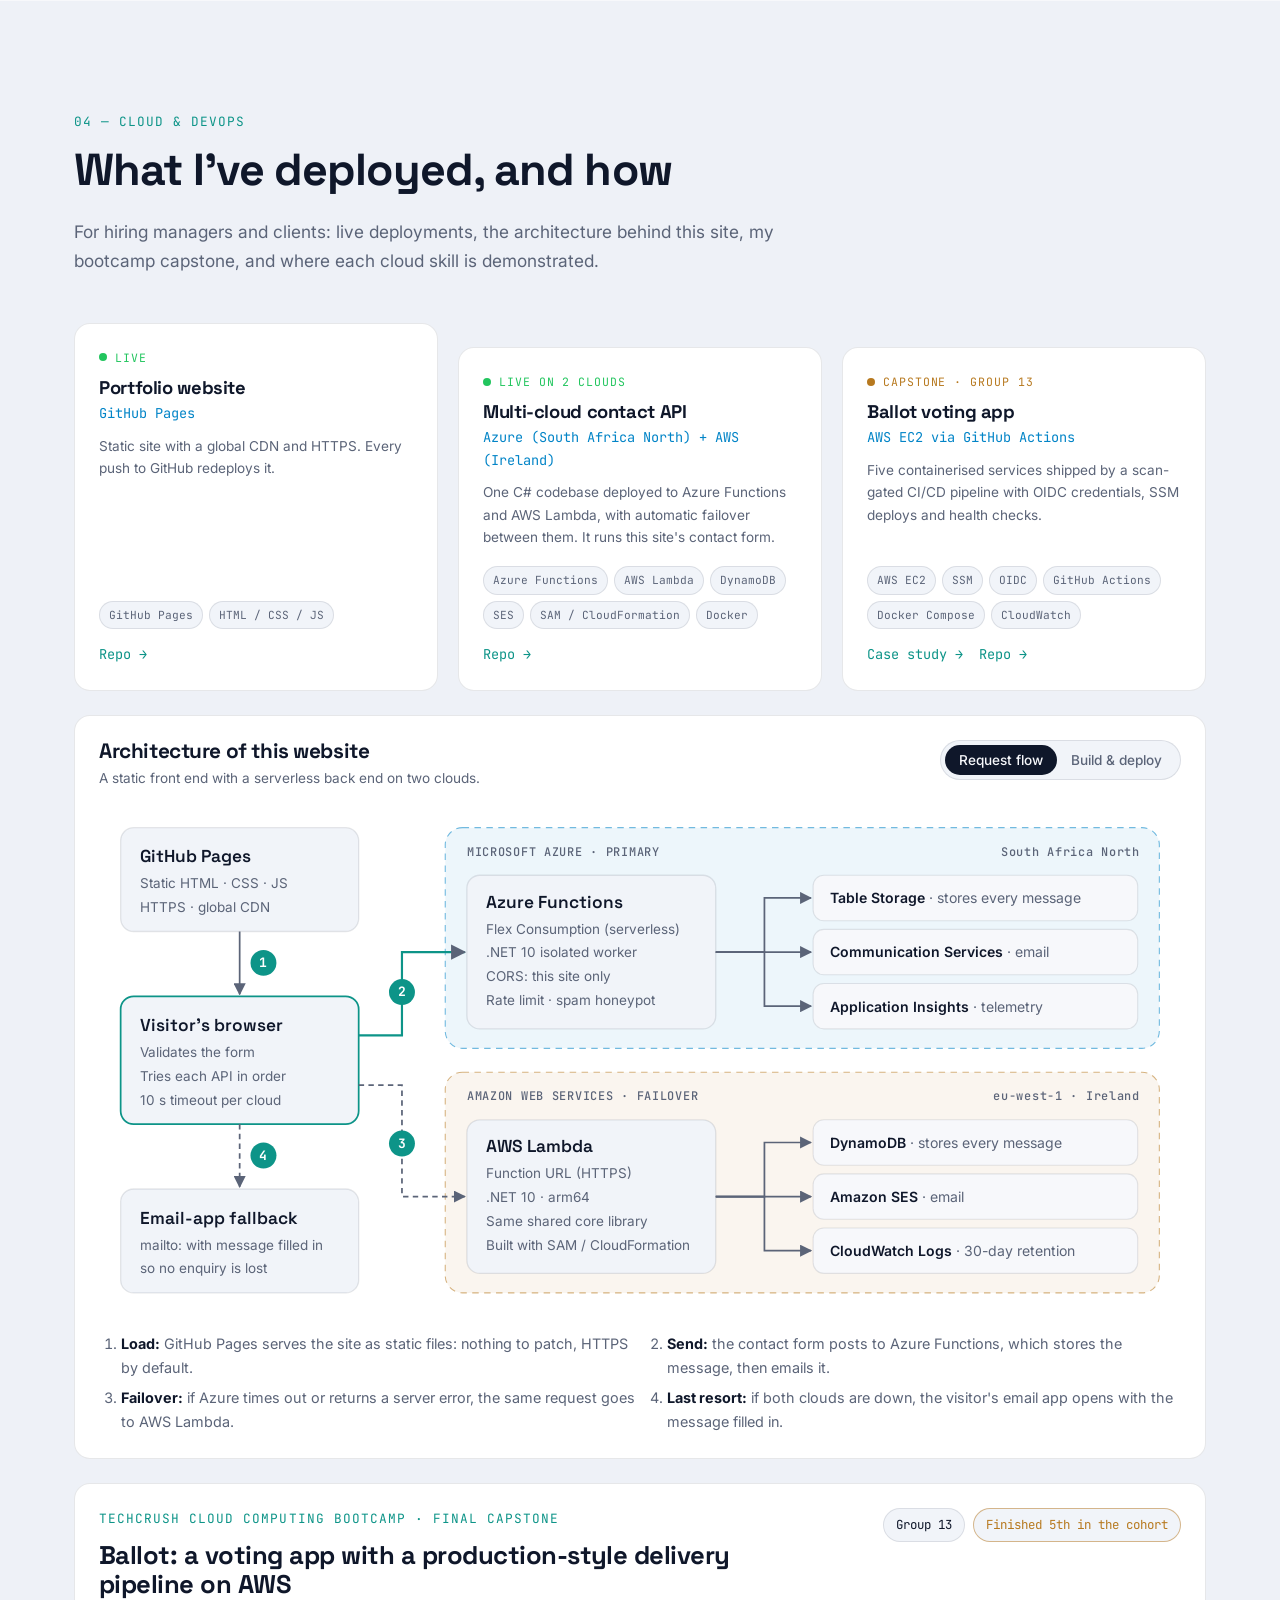
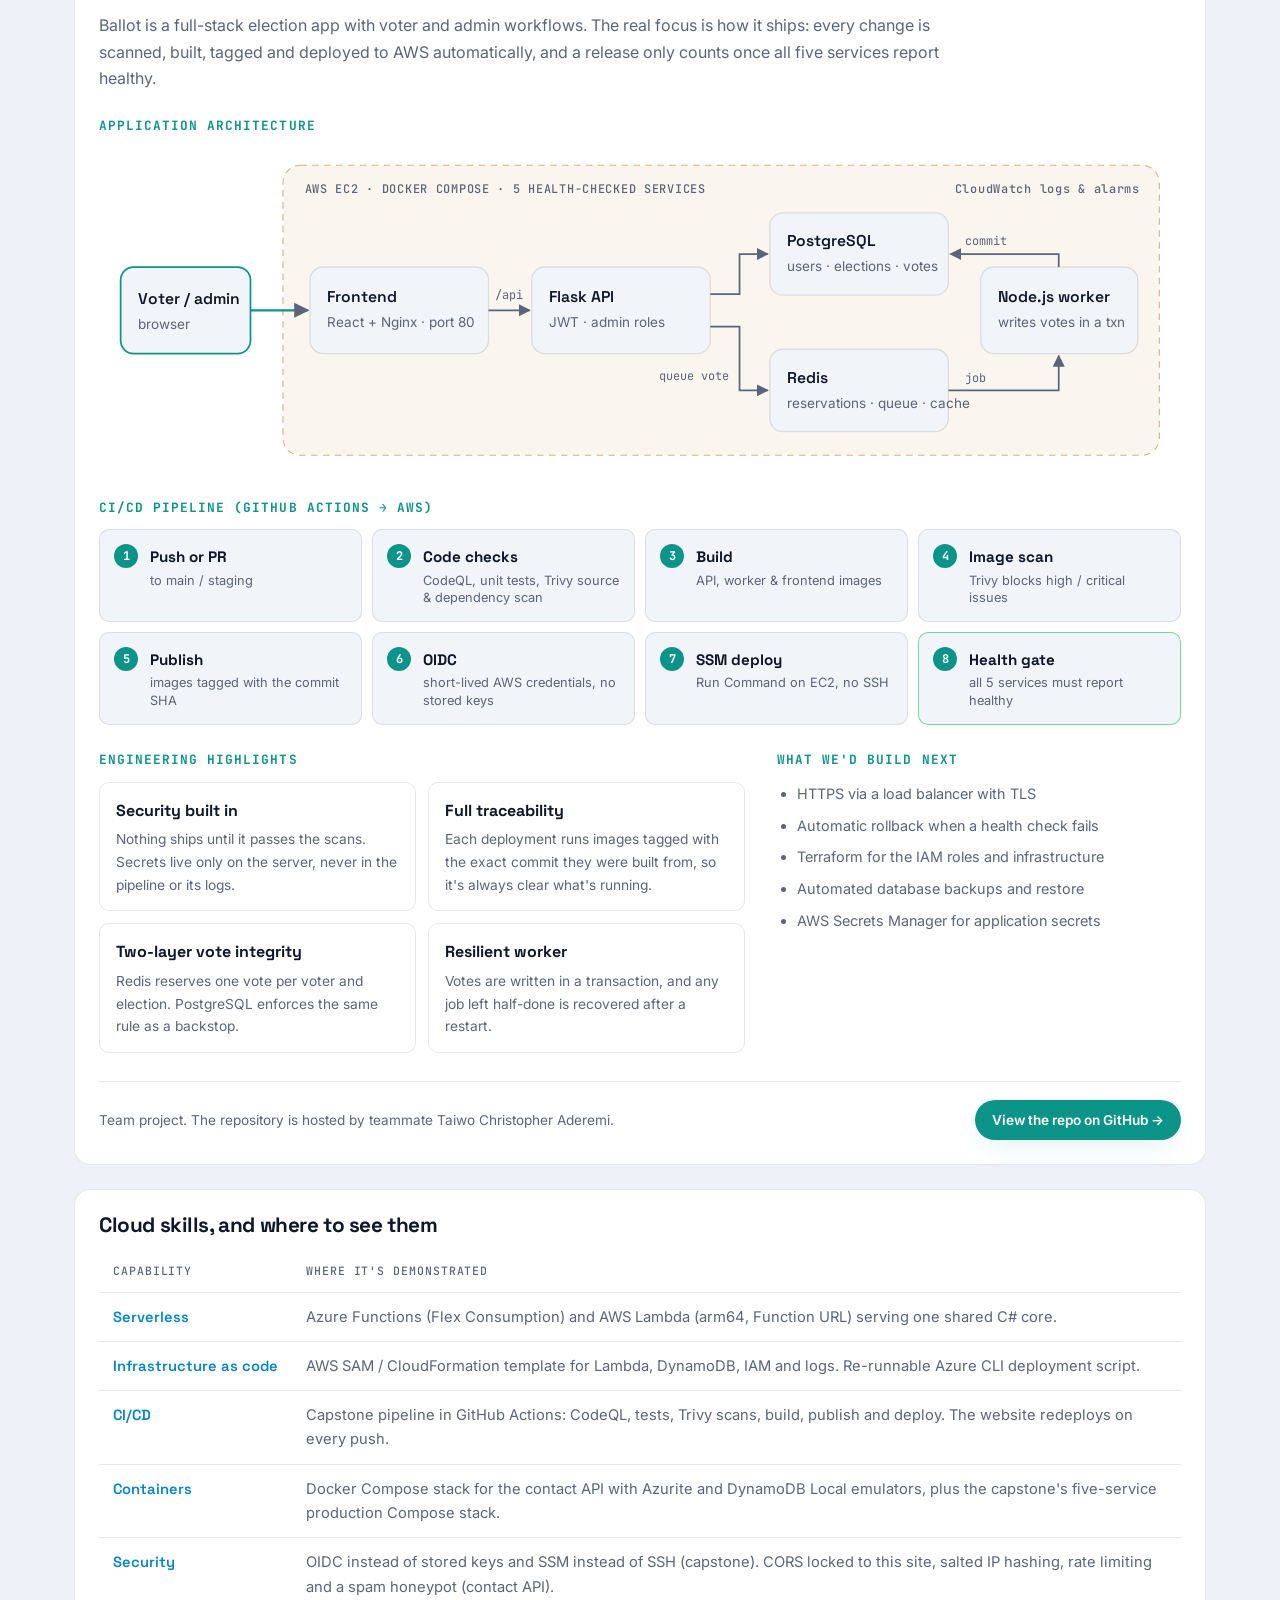
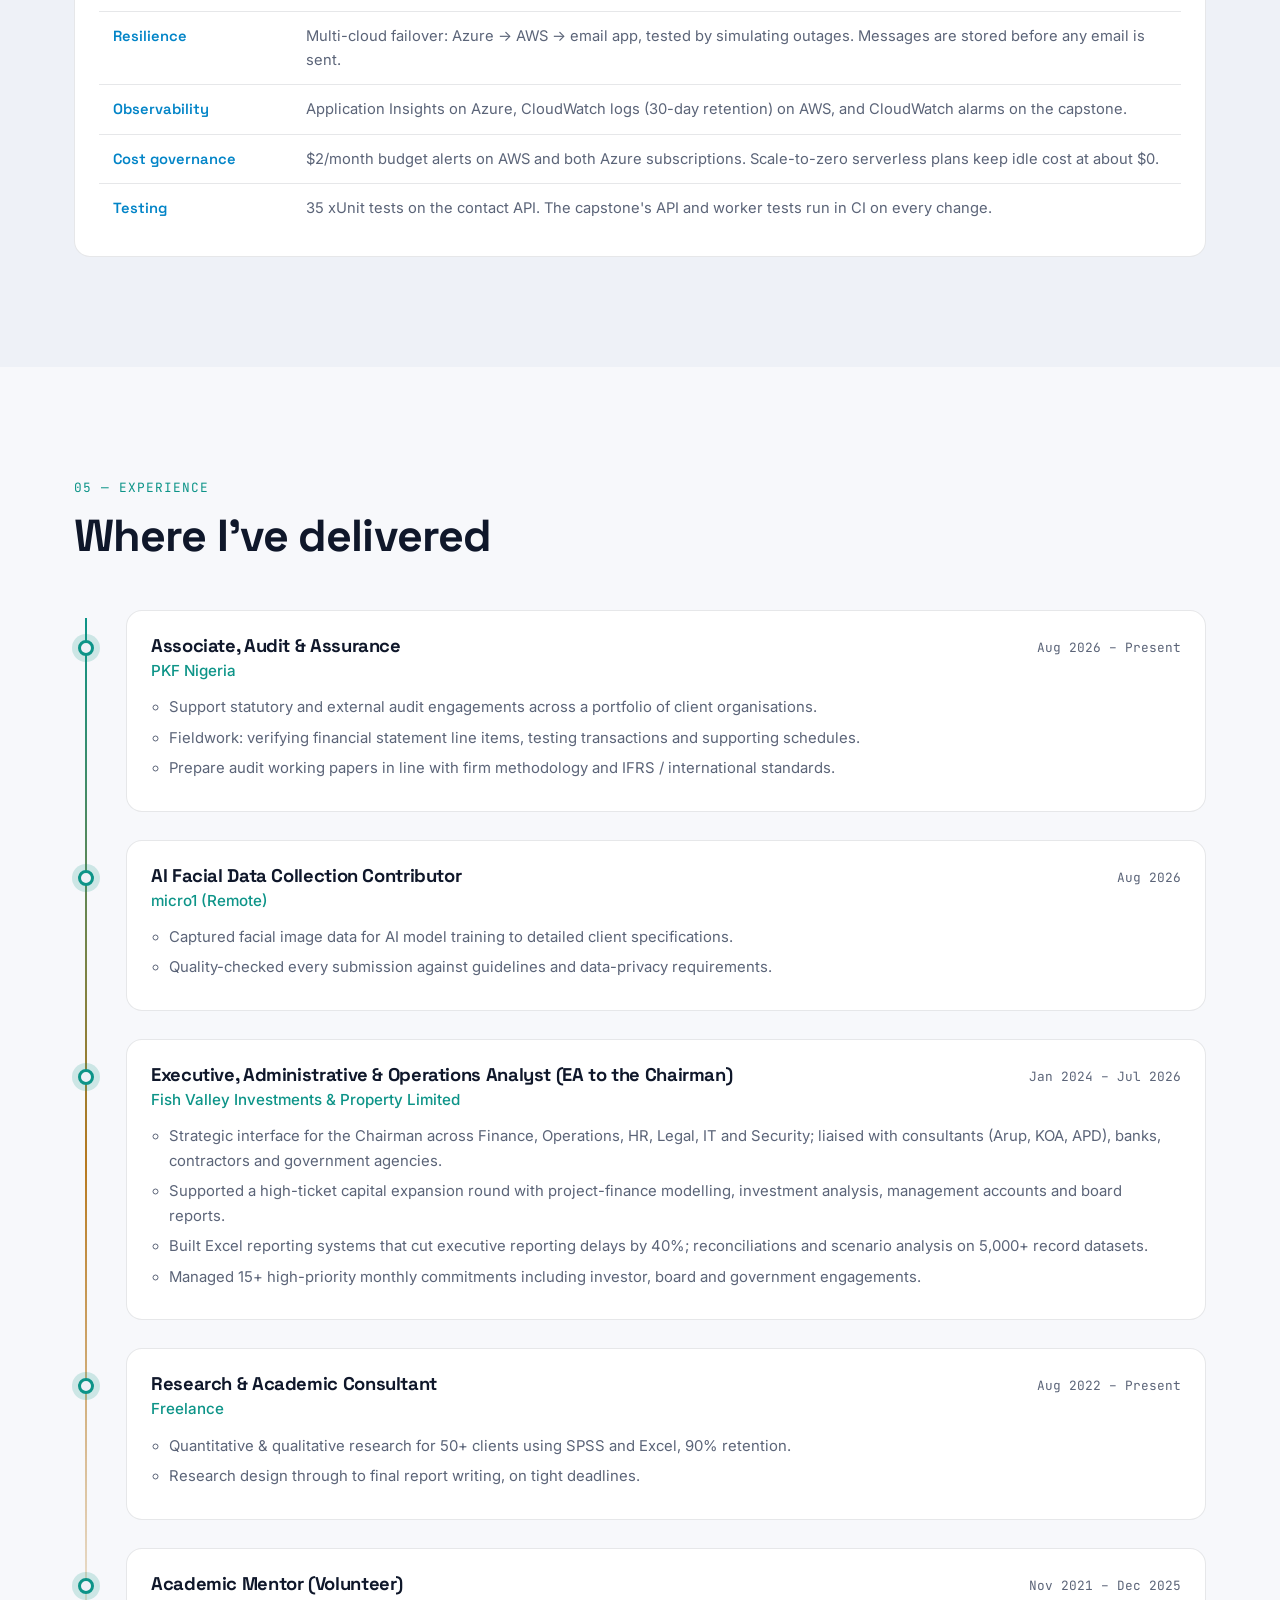
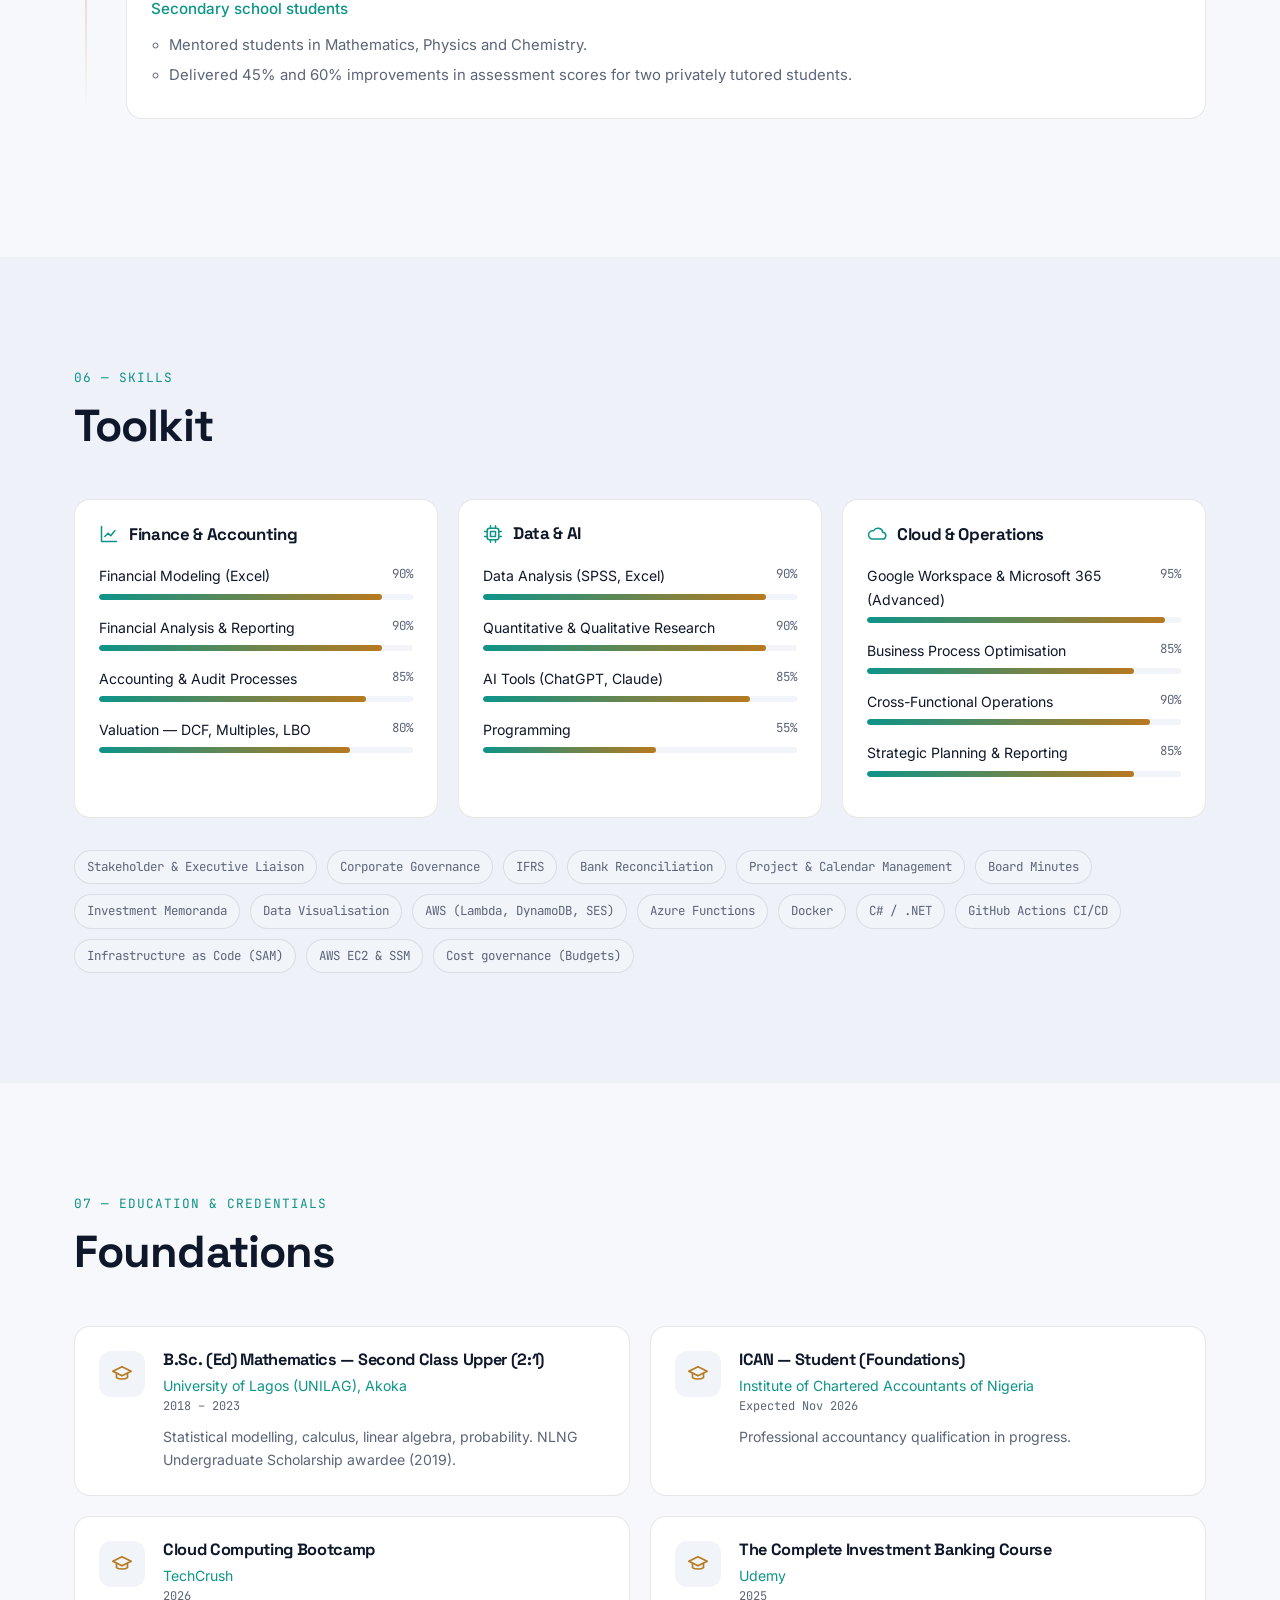
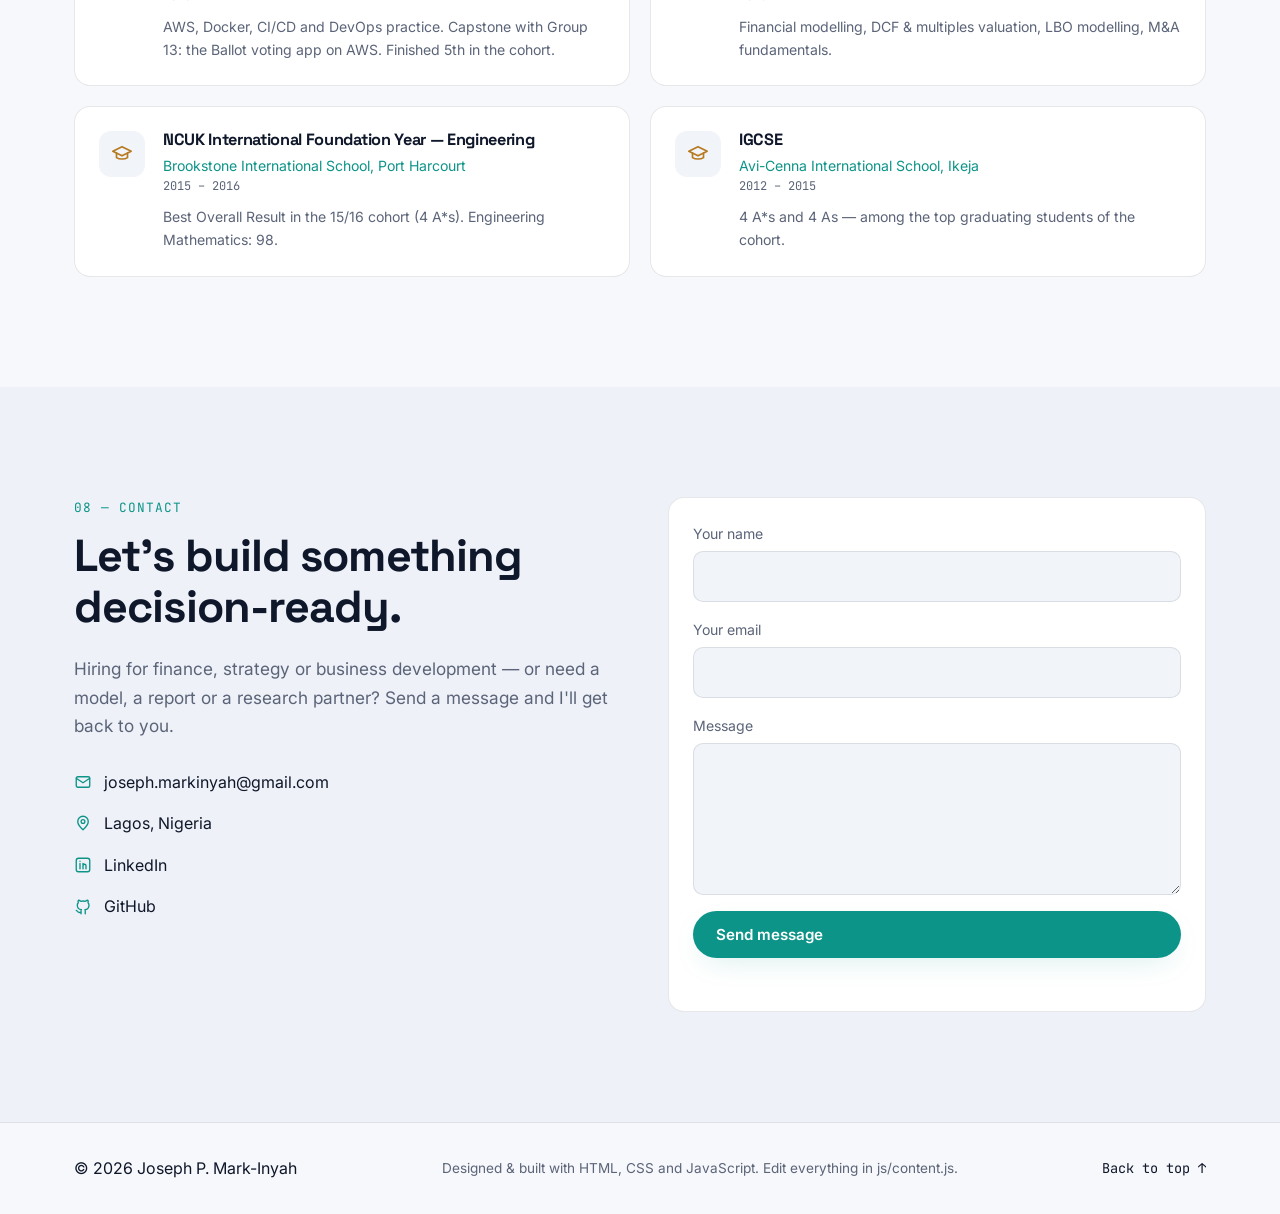
==== commit 8a4fd968: "Add equity research models, Cloud & DevOps section and capstone case study - Model lab: downloadable" ====
--- a/index.html
+++ b/index.html
@@ -15,7 +15,7 @@
   <meta property="og:url" content="https://jaegarp.github.io/" />
   <meta property="og:site_name" content="Joseph P. Mark-Inyah" />
   <meta property="og:title" content="Joseph P. Mark-Inyah — Finance, AI & Cloud Portfolio" />
-  <meta property="og:description" content="Financial & Operations Analyst. Selected work in financial modeling, AI-enabled workflows and cloud reporting — plus a live, interactive DCF valuation model." />
+  <meta property="og:description" content="Financial & Operations Analyst. Selected work in financial modeling, AI-enabled workflows and cloud reporting — NVIDIA &amp; ExxonMobil DCF models, a multi-cloud (Azure + AWS) serverless API and a CI/CD capstone on AWS." />
   <meta property="og:image" content="https://jaegarp.github.io/assets/og-image.png" />
   <meta property="og:image:width" content="1200" />
   <meta property="og:image:height" content="627" />
@@ -43,7 +43,8 @@
       <nav class="nav__links" id="navLinks" aria-label="Main">
         <a href="#about">About</a>
         <a href="#work">Work</a>
-        <a href="#lab">Model Lab</a>
+        <a href="#lab">Models</a>
+        <a href="#cloud">Cloud</a>
         <a href="#experience">Experience</a>
         <a href="#skills">Skills</a>
         <a href="#contact" class="btn btn--small btn--primary">Contact</a>
@@ -113,10 +114,19 @@
       <div class="container">
         <div class="section__head reveal">
           <p class="section__kicker">03 — Model lab</p>
-          <h2 class="section__title">Interactive DCF valuation</h2>
-          <p class="section__lead">A live five-year discounted-cash-flow model. Move the sliders — enterprise value, cash-flow chart and the sensitivity grid update instantly.</p>
-        </div>
-
+          <h2 class="section__title">Valuation models</h2>
+          <p class="section__lead">Two full equity-research models you can download and audit, plus a live DCF sandbox to play with.</p>
+        </div>
+
+        <!-- Equity research models: rendered by js/models.js from `models` in js/content.js.
+             The .xlsx files live in assets/models/. -->
+        <div id="models" class="models"></div>
+        <p class="models__note small muted reveal" data-bind="modelsNote"></p>
+
+        <div class="lab-head reveal">
+          <h3>Interactive DCF sandbox</h3>
+          <p class="muted">A live five-year discounted-cash-flow model. Move the sliders and the enterprise value, cash-flow chart and sensitivity grid update instantly.</p>
+        </div>
         <div class="lab reveal">
           <form class="lab__inputs card" id="dcfForm" autocomplete="off">
             <div class="lab__row">
@@ -157,11 +167,270 @@
       </div>
     </section>
 
+    <!-- ===================== CLOUD & DEVOPS ===================== -->
+    <!-- Cards, case study and table are rendered by js/cloud.js from `cloud` in js/content.js.
+         The three diagrams below are hand-written SVG: edit the text/boxes right here. -->
+    <section class="section section--alt" id="cloud">
+      <div class="container">
+        <div class="section__head reveal">
+          <p class="section__kicker">04 — Cloud &amp; DevOps</p>
+          <h2 class="section__title">What I've deployed, and how</h2>
+          <p class="section__lead">For hiring managers and clients: live deployments, the architecture behind this site, my bootcamp capstone, and where each cloud skill is demonstrated.</p>
+        </div>
+
+        <div class="deploys" id="deploys"></div>
+
+        <!-- Architecture of this website -->
+        <div class="card arch reveal" id="architecture">
+          <div class="arch__head">
+            <div>
+              <h3>Architecture of this website</h3>
+              <p class="muted small">A static front end with a serverless back end on two clouds.</p>
+            </div>
+            <div class="seg" role="tablist" aria-label="Diagram view">
+              <button class="seg__btn is-active" role="tab" aria-selected="true" data-view="runtime">Request flow</button>
+              <button class="seg__btn" role="tab" aria-selected="false" data-view="delivery">Build &amp; deploy</button>
+            </div>
+          </div>
+
+          <!-- View 1: what happens when someone visits / sends a message -->
+          <div class="arch__view" data-view="runtime">
+            <p class="diagram-hint mono small muted">Swipe sideways to see the full diagram →</p>
+            <div class="diagram-scroll">
+              <svg class="dg" viewBox="0 0 1000 470" role="img" aria-labelledby="dgRuntimeTitle">
+                <title id="dgRuntimeTitle">Request flow: GitHub Pages serves the site; the contact form posts to Azure Functions first, fails over to AWS Lambda, then to the visitor's email app.</title>
+                <defs>
+                  <marker id="arr" viewBox="0 0 10 10" refX="9" refY="5" markerWidth="7" markerHeight="7" orient="auto-start-reverse"><path d="M0,0 L10,5 L0,10 z" class="dg-head" /></marker>
+                </defs>
+
+                <!-- Left column -->
+                <rect class="dg-node" x="20" y="20" width="220" height="96" rx="12" />
+                <text class="dg-t" x="38" y="52">GitHub Pages</text>
+                <text class="dg-s" x="38" y="76">Static HTML · CSS · JS</text>
+                <text class="dg-s" x="38" y="98">HTTPS · global CDN</text>
+
+                <rect class="dg-node dg-node--key" x="20" y="176" width="220" height="118" rx="12" />
+                <text class="dg-t" x="38" y="208">Visitor's browser</text>
+                <text class="dg-s" x="38" y="232">Validates the form</text>
+                <text class="dg-s" x="38" y="254">Tries each API in order</text>
+                <text class="dg-s" x="38" y="276">10 s timeout per cloud</text>
+
+                <rect class="dg-node" x="20" y="354" width="220" height="96" rx="12" />
+                <text class="dg-t" x="38" y="386">Email-app fallback</text>
+                <text class="dg-s" x="38" y="410">mailto: with message filled in</text>
+                <text class="dg-s" x="38" y="432">so no enquiry is lost</text>
+
+                <path class="dg-arrow" d="M130,116 V174" marker-end="url(#arr)" />
+                <path class="dg-arrow dg-arrow--dash" d="M130,294 V352" marker-end="url(#arr)" />
+
+                <!-- Azure -->
+                <rect class="dg-region dg-region--azure" x="320" y="20" width="660" height="204" rx="16" />
+                <text class="dg-r" x="340" y="46">MICROSOFT AZURE · PRIMARY</text>
+                <text class="dg-r dg-r--end" x="962" y="46">South Africa North</text>
+                <rect class="dg-node" x="340" y="64" width="230" height="142" rx="12" />
+                <text class="dg-t" x="358" y="94">Azure Functions</text>
+                <text class="dg-s" x="358" y="118">Flex Consumption (serverless)</text>
+                <text class="dg-s" x="358" y="140">.NET 10 isolated worker</text>
+                <text class="dg-s" x="358" y="162">CORS: this site only</text>
+                <text class="dg-s" x="358" y="184">Rate limit · spam honeypot</text>
+                <rect class="dg-svc" x="660" y="64" width="300" height="42" rx="10" />
+                <text class="dg-s2" x="676" y="90"><tspan class="dg-b">Table Storage</tspan> · stores every message</text>
+                <rect class="dg-svc" x="660" y="114" width="300" height="42" rx="10" />
+                <text class="dg-s2" x="676" y="140"><tspan class="dg-b">Communication Services</tspan> · email</text>
+                <rect class="dg-svc" x="660" y="164" width="300" height="42" rx="10" />
+                <text class="dg-s2" x="676" y="190"><tspan class="dg-b">Application Insights</tspan> · telemetry</text>
+                <path class="dg-arrow" d="M570,135 H615 V85 H658" marker-end="url(#arr)" />
+                <path class="dg-arrow" d="M570,135 H658" marker-end="url(#arr)" />
+                <path class="dg-arrow" d="M570,135 H615 V185 H658" marker-end="url(#arr)" />
+
+                <!-- AWS -->
+                <rect class="dg-region dg-region--aws" x="320" y="246" width="660" height="204" rx="16" />
+                <text class="dg-r" x="340" y="272">AMAZON WEB SERVICES · FAILOVER</text>
+                <text class="dg-r dg-r--end" x="962" y="272">eu-west-1 · Ireland</text>
+                <rect class="dg-node" x="340" y="290" width="230" height="142" rx="12" />
+                <text class="dg-t" x="358" y="320">AWS Lambda</text>
+                <text class="dg-s" x="358" y="344">Function URL (HTTPS)</text>
+                <text class="dg-s" x="358" y="366">.NET 10 · arm64</text>
+                <text class="dg-s" x="358" y="388">Same shared core library</text>
+                <text class="dg-s" x="358" y="410">Built with SAM / CloudFormation</text>
+                <rect class="dg-svc" x="660" y="290" width="300" height="42" rx="10" />
+                <text class="dg-s2" x="676" y="316"><tspan class="dg-b">DynamoDB</tspan> · stores every message</text>
+                <rect class="dg-svc" x="660" y="340" width="300" height="42" rx="10" />
+                <text class="dg-s2" x="676" y="366"><tspan class="dg-b">Amazon SES</tspan> · email</text>
+                <rect class="dg-svc" x="660" y="390" width="300" height="42" rx="10" />
+                <text class="dg-s2" x="676" y="416"><tspan class="dg-b">CloudWatch Logs</tspan> · 30-day retention</text>
+                <path class="dg-arrow" d="M570,361 H615 V311 H658" marker-end="url(#arr)" />
+                <path class="dg-arrow" d="M570,361 H658" marker-end="url(#arr)" />
+                <path class="dg-arrow" d="M570,361 H615 V411 H658" marker-end="url(#arr)" />
+
+                <!-- Browser → clouds -->
+                <path class="dg-arrow dg-arrow--key" d="M240,212 H280 V135 H338" marker-end="url(#arr)" />
+                <path class="dg-arrow dg-arrow--dash" d="M240,258 H280 V361 H338" marker-end="url(#arr)" />
+
+                <!-- Step badges -->
+                <g class="dg-step"><circle cx="152" cy="145" r="12" /><text x="152" y="149">1</text></g>
+                <g class="dg-step"><circle cx="280" cy="172" r="12" /><text x="280" y="176">2</text></g>
+                <g class="dg-step"><circle cx="280" cy="312" r="12" /><text x="280" y="316">3</text></g>
+                <g class="dg-step"><circle cx="152" cy="323" r="12" /><text x="152" y="327">4</text></g>
+              </svg>
+            </div>
+            <ol class="arch__legend">
+              <li><b>Load:</b> GitHub Pages serves the site as static files: nothing to patch, HTTPS by default.</li>
+              <li><b>Send:</b> the contact form posts to Azure Functions, which stores the message, then emails it.</li>
+              <li><b>Failover:</b> if Azure times out or returns a server error, the same request goes to AWS Lambda.</li>
+              <li><b>Last resort:</b> if both clouds are down, the visitor's email app opens with the message filled in.</li>
+            </ol>
+          </div>
+
+          <!-- View 2: how code gets from the laptop to production -->
+          <div class="arch__view" data-view="delivery" hidden>
+            <p class="diagram-hint mono small muted">Swipe sideways to see the full diagram →</p>
+            <div class="diagram-scroll">
+              <svg class="dg" viewBox="0 0 1000 330" role="img" aria-labelledby="dgDeliveryTitle">
+                <title id="dgDeliveryTitle">Build and deploy: code is tested locally in Docker, pushed to GitHub for the website, and deployed to Azure with the Azure CLI and to AWS with SAM and CloudFormation.</title>
+                <defs><marker id="arrD" viewBox="0 0 10 10" refX="9" refY="5" markerWidth="7" markerHeight="7" orient="auto-start-reverse"><path d="M0,0 L10,5 L0,10 z" class="dg-head" /></marker></defs>
+                <rect class="dg-region" x="20" y="16" width="290" height="298" rx="16" />
+                <text class="dg-r" x="40" y="44">DEVELOPER WORKSTATION</text>
+                <text class="dg-s" x="40" y="68">VS Code / Visual Studio</text>
+                <rect class="dg-node" x="40" y="84" width="250" height="60" rx="10" />
+                <text class="dg-t dg-t--sm" x="56" y="109">Docker Compose</text>
+                <text class="dg-s" x="56" y="131">API + Azurite + DynamoDB Local</text>
+                <rect class="dg-node" x="40" y="164" width="250" height="60" rx="10" />
+                <text class="dg-t dg-t--sm" x="56" y="189">35 xUnit tests</text>
+                <text class="dg-s" x="56" y="211">validation · rate limits · storage</text>
+                <rect class="dg-node" x="40" y="244" width="250" height="56" rx="10" />
+                <text class="dg-t dg-t--sm" x="56" y="268">Git</text>
+                <text class="dg-s" x="56" y="289">commit → push</text>
+                <path class="dg-arrow" d="M165,144 V162" marker-end="url(#arrD)" />
+                <path class="dg-arrow" d="M165,224 V242" marker-end="url(#arrD)" />
+
+                <!-- Row 1: Azure -->
+                <rect class="dg-node" x="400" y="27" width="250" height="76" rx="12" />
+                <text class="dg-t dg-t--sm" x="418" y="58">Azure CLI script</text>
+                <text class="dg-s" x="418" y="82">re-runnable · func publish</text>
+                <rect class="dg-node dg-node--azure" x="730" y="27" width="250" height="76" rx="12" />
+                <text class="dg-t dg-t--sm" x="748" y="58">Azure Functions app</text>
+                <text class="dg-s" x="748" y="82">+ Storage, Email, App Insights</text>
+                <!-- Row 2: AWS -->
+                <rect class="dg-node" x="400" y="127" width="250" height="76" rx="12" />
+                <text class="dg-t dg-t--sm" x="418" y="158">AWS SAM</text>
+                <text class="dg-s" x="418" y="182">template.yaml → CloudFormation</text>
+                <rect class="dg-node dg-node--aws" x="730" y="127" width="250" height="76" rx="12" />
+                <text class="dg-t dg-t--sm" x="748" y="158">CloudFormation stack</text>
+                <text class="dg-s" x="748" y="182">Lambda, DynamoDB, SES, IAM, logs</text>
+                <!-- Row 3: GitHub -->
+                <rect class="dg-node" x="400" y="227" width="250" height="76" rx="12" />
+                <text class="dg-t dg-t--sm" x="418" y="258">GitHub</text>
+                <text class="dg-s" x="418" y="282">2 public repositories</text>
+                <rect class="dg-node" x="730" y="227" width="250" height="76" rx="12" />
+                <text class="dg-t dg-t--sm" x="748" y="258">GitHub Pages</text>
+                <text class="dg-s" x="748" y="282">site redeploys on every push</text>
+
+                <path class="dg-arrow" d="M310,110 H350 V65 H398" marker-end="url(#arrD)" />
+                <path class="dg-arrow" d="M310,165 H398" marker-end="url(#arrD)" />
+                <path class="dg-arrow" d="M290,272 H398" marker-end="url(#arrD)" />
+                <path class="dg-arrow" d="M650,65 H728" marker-end="url(#arrD)" />
+                <path class="dg-arrow" d="M650,165 H728" marker-end="url(#arrD)" />
+                <path class="dg-arrow" d="M650,265 H728" marker-end="url(#arrD)" />
+                <text class="dg-lbl" x="354" y="157">deploy</text>
+                <text class="dg-lbl" x="320" y="264">git push</text>
+              </svg>
+            </div>
+            <p class="small muted arch__foot">Cost guardrails: a $2/month budget alert on AWS and on both Azure subscriptions. Every service runs on a scale-to-zero serverless plan, so idle cost is about $0.</p>
+          </div>
+        </div>
+
+        <!-- Capstone case study -->
+        <article class="card capstone reveal" id="capstone">
+          <div class="capstone__head">
+            <div>
+              <p class="section__kicker" data-bind="cloud.capstone.programme"></p>
+              <h3 data-bind="cloud.capstone.title"></h3>
+            </div>
+            <div class="capstone__meta" id="capstoneMeta"></div>
+          </div>
+          <p class="capstone__summary" data-bind="cloud.capstone.summary"></p>
+          <p class="capstone__role" id="capstoneRole" hidden></p>
+
+          <h4 class="capstone__sub">Application architecture</h4>
+          <p class="diagram-hint mono small muted">Swipe sideways to see the full diagram →</p>
+          <div class="diagram-scroll">
+            <svg class="dg" viewBox="0 0 1000 300" role="img" aria-labelledby="dgBallotTitle">
+              <title id="dgBallotTitle">Ballot architecture: the browser reaches an Nginx + React frontend on EC2, which proxies to a Flask API backed by PostgreSQL and Redis; a Node.js worker consumes queued votes from Redis and writes them to PostgreSQL.</title>
+                <defs><marker id="arrB" viewBox="0 0 10 10" refX="9" refY="5" markerWidth="7" markerHeight="7" orient="auto-start-reverse"><path d="M0,0 L10,5 L0,10 z" class="dg-head" /></marker></defs>
+              <rect class="dg-node dg-node--key" x="20" y="110" width="120" height="80" rx="12" />
+              <text class="dg-t dg-t--sm" x="36" y="144">Voter / admin</text>
+              <text class="dg-s" x="36" y="167">browser</text>
+
+              <rect class="dg-region dg-region--aws" x="170" y="16" width="810" height="268" rx="16" />
+              <text class="dg-r" x="190" y="42">AWS EC2 · DOCKER COMPOSE · 5 HEALTH-CHECKED SERVICES</text>
+              <text class="dg-r dg-r--end" x="962" y="42">CloudWatch logs &amp; alarms</text>
+
+              <rect class="dg-node" x="195" y="110" width="165" height="80" rx="12" />
+              <text class="dg-t dg-t--sm" x="211" y="142">Frontend</text>
+              <text class="dg-s" x="211" y="165">React + Nginx · port 80</text>
+
+              <rect class="dg-node" x="400" y="110" width="165" height="80" rx="12" />
+              <text class="dg-t dg-t--sm" x="416" y="142">Flask API</text>
+              <text class="dg-s" x="416" y="165">JWT · admin roles</text>
+
+              <rect class="dg-node" x="620" y="60" width="165" height="76" rx="12" />
+              <text class="dg-t dg-t--sm" x="636" y="91">PostgreSQL</text>
+              <text class="dg-s" x="636" y="114">users · elections · votes</text>
+
+              <rect class="dg-node" x="620" y="186" width="165" height="76" rx="12" />
+              <text class="dg-t dg-t--sm" x="636" y="217">Redis</text>
+              <text class="dg-s" x="636" y="240">reservations · queue · cache</text>
+
+              <rect class="dg-node" x="815" y="110" width="145" height="80" rx="12" />
+              <text class="dg-t dg-t--sm" x="831" y="142">Node.js worker</text>
+              <text class="dg-s" x="831" y="165">writes votes in a txn</text>
+
+              <path class="dg-arrow dg-arrow--key" d="M140,150 H193" marker-end="url(#arrB)" />
+              <path class="dg-arrow" d="M360,150 H398" marker-end="url(#arrB)" />
+              <path class="dg-arrow" d="M565,135 H592 V98 H618" marker-end="url(#arrB)" />
+              <path class="dg-arrow" d="M565,165 H592 V224 H618" marker-end="url(#arrB)" />
+              <path class="dg-arrow" d="M785,224 H887 V192" marker-end="url(#arrB)" />
+              <path class="dg-arrow" d="M887,110 V98 H787" marker-end="url(#arrB)" />
+              <text class="dg-lbl" x="366" y="140">/api</text>
+              <text class="dg-lbl" x="518" y="214">queue vote</text>
+              <text class="dg-lbl" x="800" y="216">job</text>
+              <text class="dg-lbl" x="800" y="90">commit</text>
+            </svg>
+          </div>
+
+          <h4 class="capstone__sub">CI/CD pipeline (GitHub Actions → AWS)</h4>
+          <ol class="pipeline" id="pipeline"></ol>
+
+          <div class="capstone__cols">
+            <div>
+              <h4 class="capstone__sub">Engineering highlights</h4>
+              <div class="capstone__hls" id="capstoneHighlights"></div>
+            </div>
+            <div>
+              <h4 class="capstone__sub">What we'd build next</h4>
+              <ul class="capstone__next" id="capstoneNext"></ul>
+            </div>
+          </div>
+          <div class="capstone__foot">
+            <p class="small muted" data-bind="cloud.capstone.credit"></p>
+            <a class="btn btn--primary btn--small" id="capstoneRepo" target="_blank" rel="noopener">View the repo on GitHub →</a>
+          </div>
+        </article>
+
+        <!-- Skills evidence table -->
+        <div class="card caps reveal">
+          <h3>Cloud skills, and where to see them</h3>
+          <div class="table-wrap"><table class="caps__table" id="capabilities"></table></div>
+        </div>
+      </div>
+    </section>
+
     <!-- ===================== EXPERIENCE ===================== -->
-    <section class="section section--alt" id="experience">
+    <section class="section" id="experience">
       <div class="container">
         <div class="section__head reveal">
-          <p class="section__kicker">04 — Experience</p>
+          <p class="section__kicker">05 — Experience</p>
           <h2 class="section__title">Where I've delivered</h2>
         </div>
         <ol class="timeline" id="timeline"></ol>
@@ -169,10 +438,10 @@
     </section>
 
     <!-- ===================== SKILLS ===================== -->
-    <section class="section" id="skills">
+    <section class="section section--alt" id="skills">
       <div class="container">
         <div class="section__head reveal">
-          <p class="section__kicker">05 — Skills</p>
+          <p class="section__kicker">06 — Skills</p>
           <h2 class="section__title">Toolkit</h2>
         </div>
         <div class="skills" id="skillGroups"></div>
@@ -181,10 +450,10 @@
     </section>
 
     <!-- ===================== EDUCATION ===================== -->
-    <section class="section section--alt" id="education">
+    <section class="section" id="education">
       <div class="container">
         <div class="section__head reveal">
-          <p class="section__kicker">06 — Education &amp; credentials</p>
+          <p class="section__kicker">07 — Education &amp; credentials</p>
           <h2 class="section__title">Foundations</h2>
         </div>
         <div class="edu" id="education-list"></div>
@@ -192,10 +461,10 @@
     </section>
 
     <!-- ===================== CONTACT ===================== -->
-    <section class="section" id="contact">
+    <section class="section section--alt" id="contact">
       <div class="container contact">
         <div class="contact__text reveal">
-          <p class="section__kicker">07 — Contact</p>
+          <p class="section__kicker">08 — Contact</p>
           <h2 class="section__title" data-bind="contact.heading"></h2>
           <p class="section__lead" data-bind="contact.text"></p>
           <ul class="contact__list" id="contactList"></ul>
@@ -234,6 +503,8 @@
   <script src="js/icons.js"></script>
   <script src="js/hero-canvas.js"></script>
   <script src="js/dcf.js"></script>
+  <script src="js/models.js"></script>
+  <script src="js/cloud.js"></script>
   <script src="js/main.js"></script>
 </body>
 </html>
--- a/css/style.css
+++ b/css/style.css
@@ -423,3 +423,162 @@
   .hero__socials { margin-left: 0; }
   .modal { padding: 28px 22px; }
 }
+
+/* =====================================================================
+   6. MODEL LAB: equity research models (js/models.js)
+   ===================================================================== */
+.models { display: grid; grid-template-columns: repeat(2, minmax(0, 1fr)); gap: 20px; }
+.model { display: flex; flex-direction: column; gap: 18px; min-width: 0; }
+.model__head { display: flex; justify-content: space-between; align-items: flex-start; gap: 12px; }
+.model__head > div { min-width: 0; }
+.model__head .btn { flex: none; }
+.model__head h3 { font-size: 1.35rem; margin: 0 0 4px; }
+.model__head p { margin: 0; }
+.model__ticker { font-family: var(--font-mono); font-size: .75rem; font-weight: 500; color: var(--muted); margin-left: 6px; letter-spacing: 0; }
+.model__kpis { display: grid; grid-template-columns: repeat(4, minmax(0, 1fr)); gap: 10px; }
+.model__kpis .kpi { padding: 12px 14px; }
+.model__kpis .kpi__value { font-size: 1.2rem; }
+.kpi__sub { font-size: .7rem; color: var(--muted); font-family: var(--font-mono); }
+.kpi__value.is-neg { color: #f43f5e; }
+.kpi__value.is-pos { color: #22c55e; }
+.model__chart h4 { font-size: .95rem; margin: 0; }
+.mchart { width: 100%; height: auto; display: block; }
+.mbar { fill: var(--accent); }
+.mbar--fc { fill: color-mix(in srgb, var(--accent-2) 70%, transparent); }
+.mbar:hover { filter: brightness(1.15); }
+.mlbl { fill: var(--text); font: 600 11px var(--font-mono); }
+.myr { fill: var(--muted); font: 10px var(--font-mono); }
+.maxis { stroke: var(--border); }
+.msplit { stroke: var(--muted); stroke-dasharray: 3 4; opacity: .6; }
+.sw--fc { background: color-mix(in srgb, var(--accent-2) 70%, transparent); }
+.model__take { color: var(--muted); font-size: .92rem; margin: 0; flex: 1; }
+.model__more { border-top: 1px solid var(--border); padding-top: 14px; }
+.model__more summary { cursor: pointer; font-weight: 600; font-size: .92rem; color: var(--accent); }
+.model__grid { display: grid; grid-template-columns: 1.2fr 1fr; gap: 20px; margin-top: 14px; }
+.bridge { width: 100%; border-collapse: collapse; font-size: .85rem; }
+.bridge td { padding: 6px 0; border-bottom: 1px dashed var(--border); color: var(--muted); }
+.bridge td:last-child { text-align: right; font-family: var(--font-mono); color: var(--text); white-space: nowrap; padding-left: 10px; }
+.bridge tr.is-total td { color: var(--text); font-weight: 600; border-bottom-style: solid; }
+.bridge tr.is-final td { color: var(--accent); border-bottom: 0; }
+.model__assump { margin: 0; padding-left: 18px; color: var(--muted); font-size: .85rem; }
+.model__assump li { margin-bottom: 6px; }
+.models__note { margin: 18px 0 64px; max-width: 900px; }
+.lab-head { margin-bottom: 24px; }
+.lab-head h3 { font-size: 1.4rem; margin-bottom: 6px; }
+.lab-head p { margin: 0; }
+
+/* =====================================================================
+   7. CLOUD & DEVOPS (js/cloud.js + SVG diagrams in index.html)
+   ===================================================================== */
+#cloud .deploys + .card, #cloud .card + .card { margin-top: 24px; }
+.deploys { display: grid; grid-template-columns: repeat(3, minmax(0, 1fr)); gap: 20px; }
+.deploy { display: flex; flex-direction: column; }
+.deploy h3 { font-size: 1.15rem; margin: 10px 0 4px; }
+.deploy__where { color: var(--cat-cloud); margin-bottom: 10px; }
+.deploy > p.muted { flex: 1; }
+.deploy__status { display: inline-flex; align-items: center; gap: 8px; font-family: var(--font-mono); font-size: .72rem; text-transform: uppercase; letter-spacing: .08em; color: var(--muted); }
+.deploy__status i { width: 8px; height: 8px; border-radius: 50%; background: var(--muted); }
+.deploy__status--live { color: #22c55e; }
+.deploy__status--live i { background: #22c55e; animation: pulse 2s infinite; }
+.deploy__status--team { color: var(--accent-2); }
+.deploy__status--team i { background: var(--accent-2); }
+.deploy__stack { display: flex; flex-wrap: wrap; gap: 6px; margin: 4px 0 14px; }
+.deploy__stack .chip { font-size: .7rem; padding: 4px 9px; }
+.deploy__links { display: flex; gap: 16px; flex-wrap: wrap; }
+.deploy__links a { color: var(--accent); }
+.deploy__links a:hover { text-decoration: underline; }
+
+.arch__head { display: flex; justify-content: space-between; align-items: flex-start; gap: 16px; flex-wrap: wrap; margin-bottom: 16px; }
+.arch__head h3 { font-size: 1.3rem; margin-bottom: 4px; }
+.arch__head p { margin: 0; }
+.seg { display: inline-flex; padding: 4px; border-radius: 999px; background: var(--surface-2); border: 1px solid var(--border); }
+.seg__btn { border: 0; background: none; color: var(--muted); font: 500 .85rem var(--font-body); padding: 7px 14px; border-radius: 999px; cursor: pointer; }
+.seg__btn.is-active { background: var(--text); color: var(--bg); }
+.arch__legend { margin: 18px 0 0; padding-left: 22px; color: var(--muted); font-size: .9rem; display: grid; grid-template-columns: 1fr 1fr; gap: 6px 32px; }
+.arch__legend b { color: var(--text); }
+.arch__foot { margin: 16px 0 0; }
+
+/* Shared SVG diagram styles: colours come from the theme tokens */
+.diagram-scroll { overflow-x: auto; -webkit-overflow-scrolling: touch; }
+.diagram-hint { display: none; margin: 0 0 8px; }
+.dg { width: 100%; height: auto; display: block; }
+.dg-node { fill: var(--surface-2); stroke: var(--border); stroke-width: 1.2; }
+.dg-node--key { stroke: var(--accent); stroke-width: 1.6; }
+.dg-node--azure { stroke: var(--cat-cloud); }
+.dg-node--aws { stroke: var(--accent-2); }
+.dg-svc { fill: var(--bg); stroke: var(--border); }
+.dg-region { fill: color-mix(in srgb, var(--muted) 5%, transparent); stroke: var(--border); stroke-dasharray: 6 5; }
+.dg-region--azure { fill: color-mix(in srgb, var(--cat-cloud) 7%, transparent); stroke: color-mix(in srgb, var(--cat-cloud) 55%, transparent); }
+.dg-region--aws { fill: color-mix(in srgb, var(--accent-2) 7%, transparent); stroke: color-mix(in srgb, var(--accent-2) 55%, transparent); }
+.dg-t { fill: var(--text); font: 600 16px var(--font-display); }
+.dg-t--sm { font-size: 14.5px; }
+.dg-s { fill: var(--muted); font: 12.5px var(--font-body); }
+.dg-s2 { fill: var(--muted); font: 13px var(--font-body); }
+.dg-b { fill: var(--text); font-weight: 600; }
+.dg-r { fill: var(--muted); font: 500 11px var(--font-mono); letter-spacing: .06em; }
+.dg-r--end { text-anchor: end; }
+.dg-lbl { fill: var(--muted); font: 11px var(--font-mono); }
+.dg-arrow { fill: none; stroke: var(--muted); stroke-width: 1.6; }
+.dg-arrow--key { stroke: var(--accent); stroke-width: 2; }
+.dg-arrow--dash { stroke-dasharray: 5 4; }
+.dg-head { fill: var(--muted); }
+.dg-step circle { fill: var(--accent); }
+.dg-step text { fill: var(--accent-ink); font: 700 12px var(--font-mono); text-anchor: middle; }
+
+/* Capstone case study */
+.capstone__head { display: flex; justify-content: space-between; align-items: flex-start; gap: 16px; flex-wrap: wrap; }
+.capstone__head h3 { font-size: clamp(1.25rem, 2.4vw, 1.6rem); max-width: 720px; }
+.capstone__meta { display: flex; gap: 8px; flex-wrap: wrap; }
+.capstone__meta .chip { color: var(--text); margin: 0; }
+.capstone__meta .chip--gold { color: var(--accent-2); border-color: color-mix(in srgb, var(--accent-2) 50%, transparent); }
+.capstone__summary { color: var(--muted); max-width: 860px; }
+.capstone__role { padding: 12px 16px; border-left: 3px solid var(--accent); background: var(--surface-2); border-radius: 0 10px 10px 0; }
+.capstone__sub { font-size: .8rem; font-family: var(--font-mono); text-transform: uppercase; letter-spacing: .08em; color: var(--accent); margin: 28px 0 14px; }
+.pipeline { list-style: none; margin: 0; padding: 0; display: grid; grid-template-columns: repeat(4, minmax(0, 1fr)); gap: 10px; }
+.pipe { position: relative; display: grid; align-content: start; gap: 2px; padding: 14px 14px 14px 50px; border-radius: var(--radius-sm); background: var(--surface-2); border: 1px solid var(--border); font-size: .85rem; }
+.pipe b { font-family: var(--font-display); font-size: .95rem; }
+.pipe span:last-child { color: var(--muted); font-size: .8rem; line-height: 1.4; }
+.pipe__n { position: absolute; left: 14px; top: 14px; width: 24px; height: 24px; border-radius: 50%; display: grid; place-items: center; background: var(--accent); color: var(--accent-ink); font: 700 .75rem var(--font-mono); }
+.pipe:last-child { border-color: color-mix(in srgb, #22c55e 60%, transparent); }
+.capstone__cols { display: grid; grid-template-columns: 1.6fr 1fr; gap: 32px; }
+.capstone__hls { display: grid; grid-template-columns: 1fr 1fr; gap: 12px; }
+.cap-hl { padding: 14px 16px; border-radius: var(--radius-sm); border: 1px solid var(--border); }
+.cap-hl b { font-family: var(--font-display); }
+.cap-hl p { margin: 4px 0 0; color: var(--muted); font-size: .86rem; }
+.capstone__next { margin: 0; padding-left: 20px; color: var(--muted); font-size: .9rem; }
+.capstone__next li { margin-bottom: 8px; }
+.capstone__foot { display: flex; justify-content: space-between; align-items: center; gap: 16px; flex-wrap: wrap; margin-top: 28px; padding-top: 18px; border-top: 1px solid var(--border); }
+.capstone__foot p { margin: 0; }
+
+/* Skills-evidence table */
+.caps h3 { font-size: 1.3rem; }
+.caps__table { width: 100%; border-collapse: collapse; font-size: .92rem; }
+.caps__table th, .caps__table td { text-align: left; padding: 12px 14px; border-bottom: 1px solid var(--border); vertical-align: top; }
+.caps__table thead th { font-family: var(--font-mono); font-size: .72rem; text-transform: uppercase; letter-spacing: .08em; color: var(--muted); font-weight: 500; }
+.caps__table tbody th { white-space: nowrap; font-family: var(--font-display); font-weight: 600; color: var(--cat-cloud); }
+.caps__table td { color: var(--muted); }
+.caps__table tbody tr:last-child > * { border-bottom: 0; }
+
+@media (max-width: 1024px) {
+  .models { grid-template-columns: 1fr; }
+  .deploys { grid-template-columns: 1fr 1fr; }
+  .pipeline { grid-template-columns: repeat(2, minmax(0, 1fr)); }
+  .capstone__cols { grid-template-columns: 1fr; gap: 0; }
+}
+@media (max-width: 860px) {
+  .dg { min-width: 720px; }
+  .diagram-hint { display: block; }
+  .arch__legend { grid-template-columns: 1fr; }
+}
+@media (max-width: 600px) {
+  .deploys, .capstone__hls, .model__grid { grid-template-columns: 1fr; }
+  .model__kpis, .lab__kpis { grid-template-columns: repeat(2, minmax(0, 1fr)); }
+  .lab__kpis .kpi__value { font-size: 1.2rem; overflow-wrap: anywhere; }
+  .lab__outputs { grid-template-columns: minmax(0, 1fr); }
+  .kpi { padding: 14px; }
+  .kpi__label { overflow-wrap: anywhere; }
+  .model__head { flex-direction: column; }
+  .model__ticker { display: block; margin: 2px 0 0; }
+  .caps__table tbody th { white-space: normal; }
+  .caps__table th, .caps__table td { padding: 10px 8px; }
+}
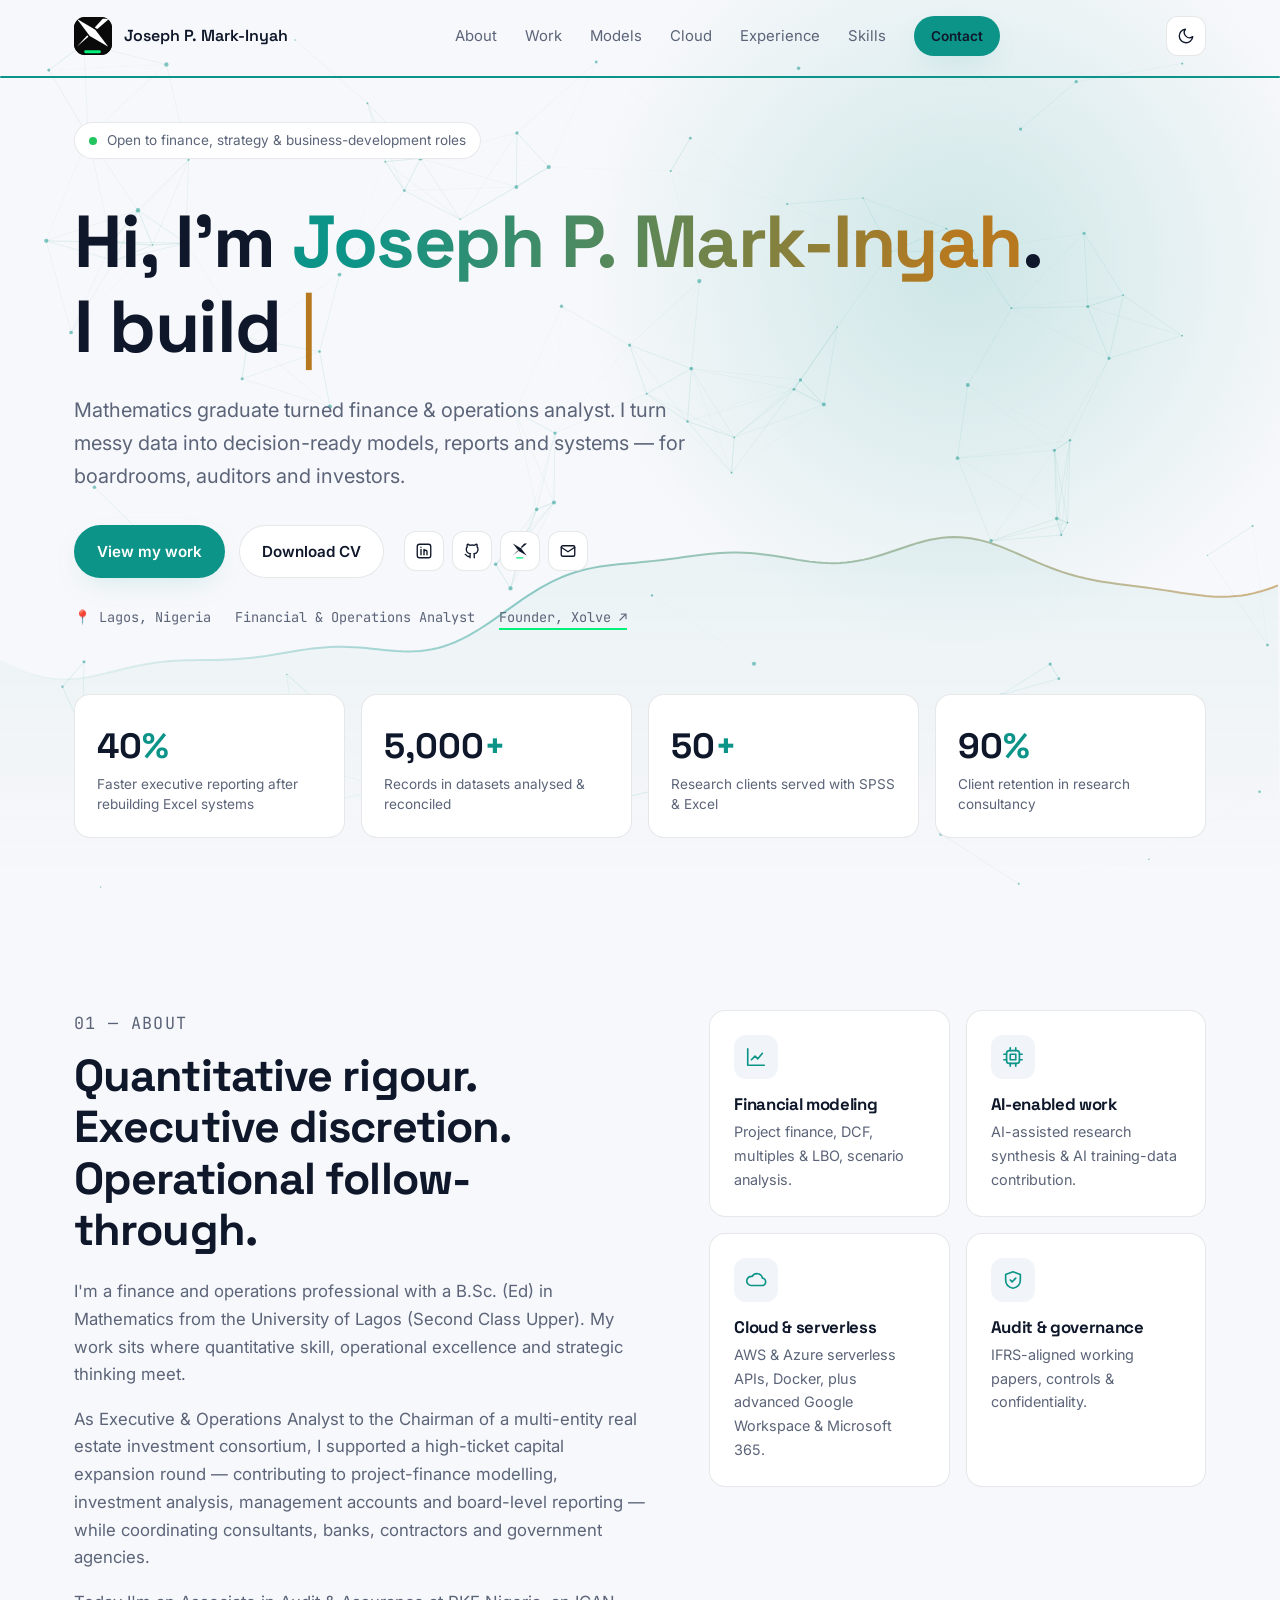
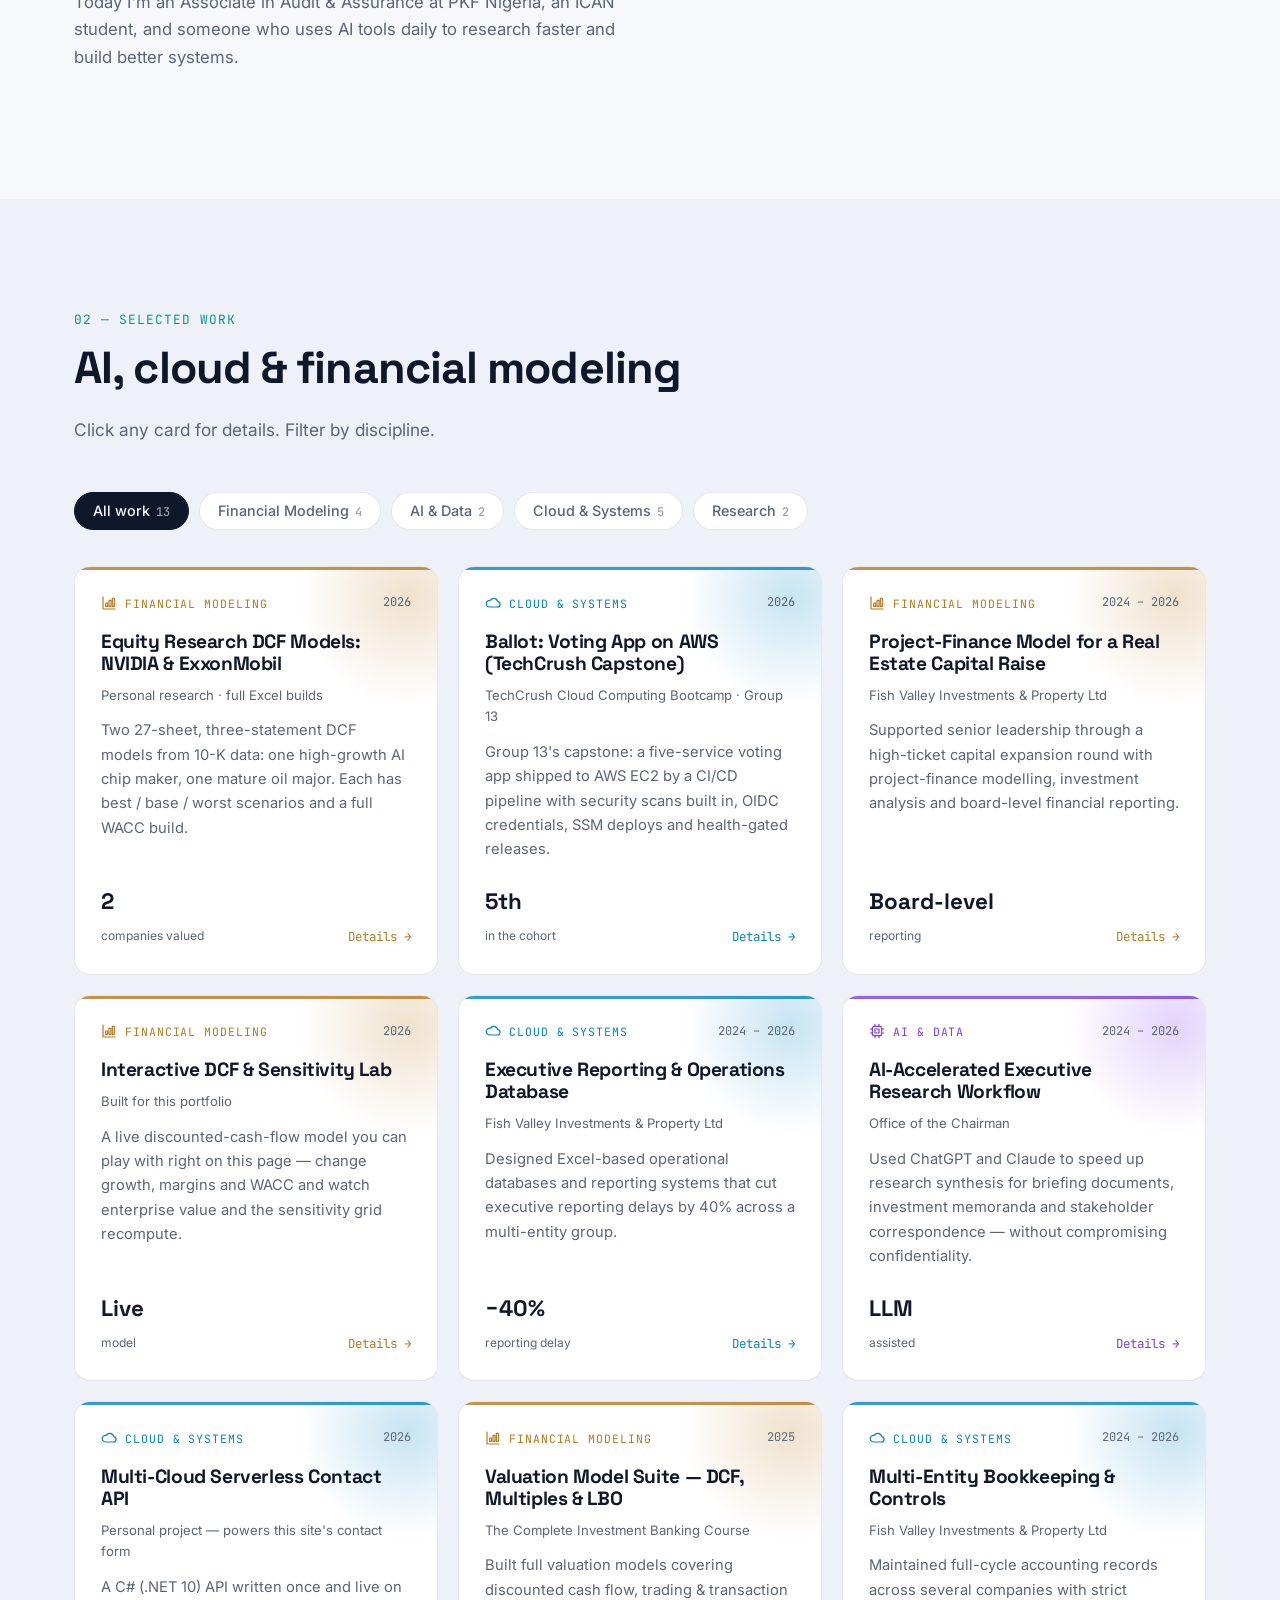
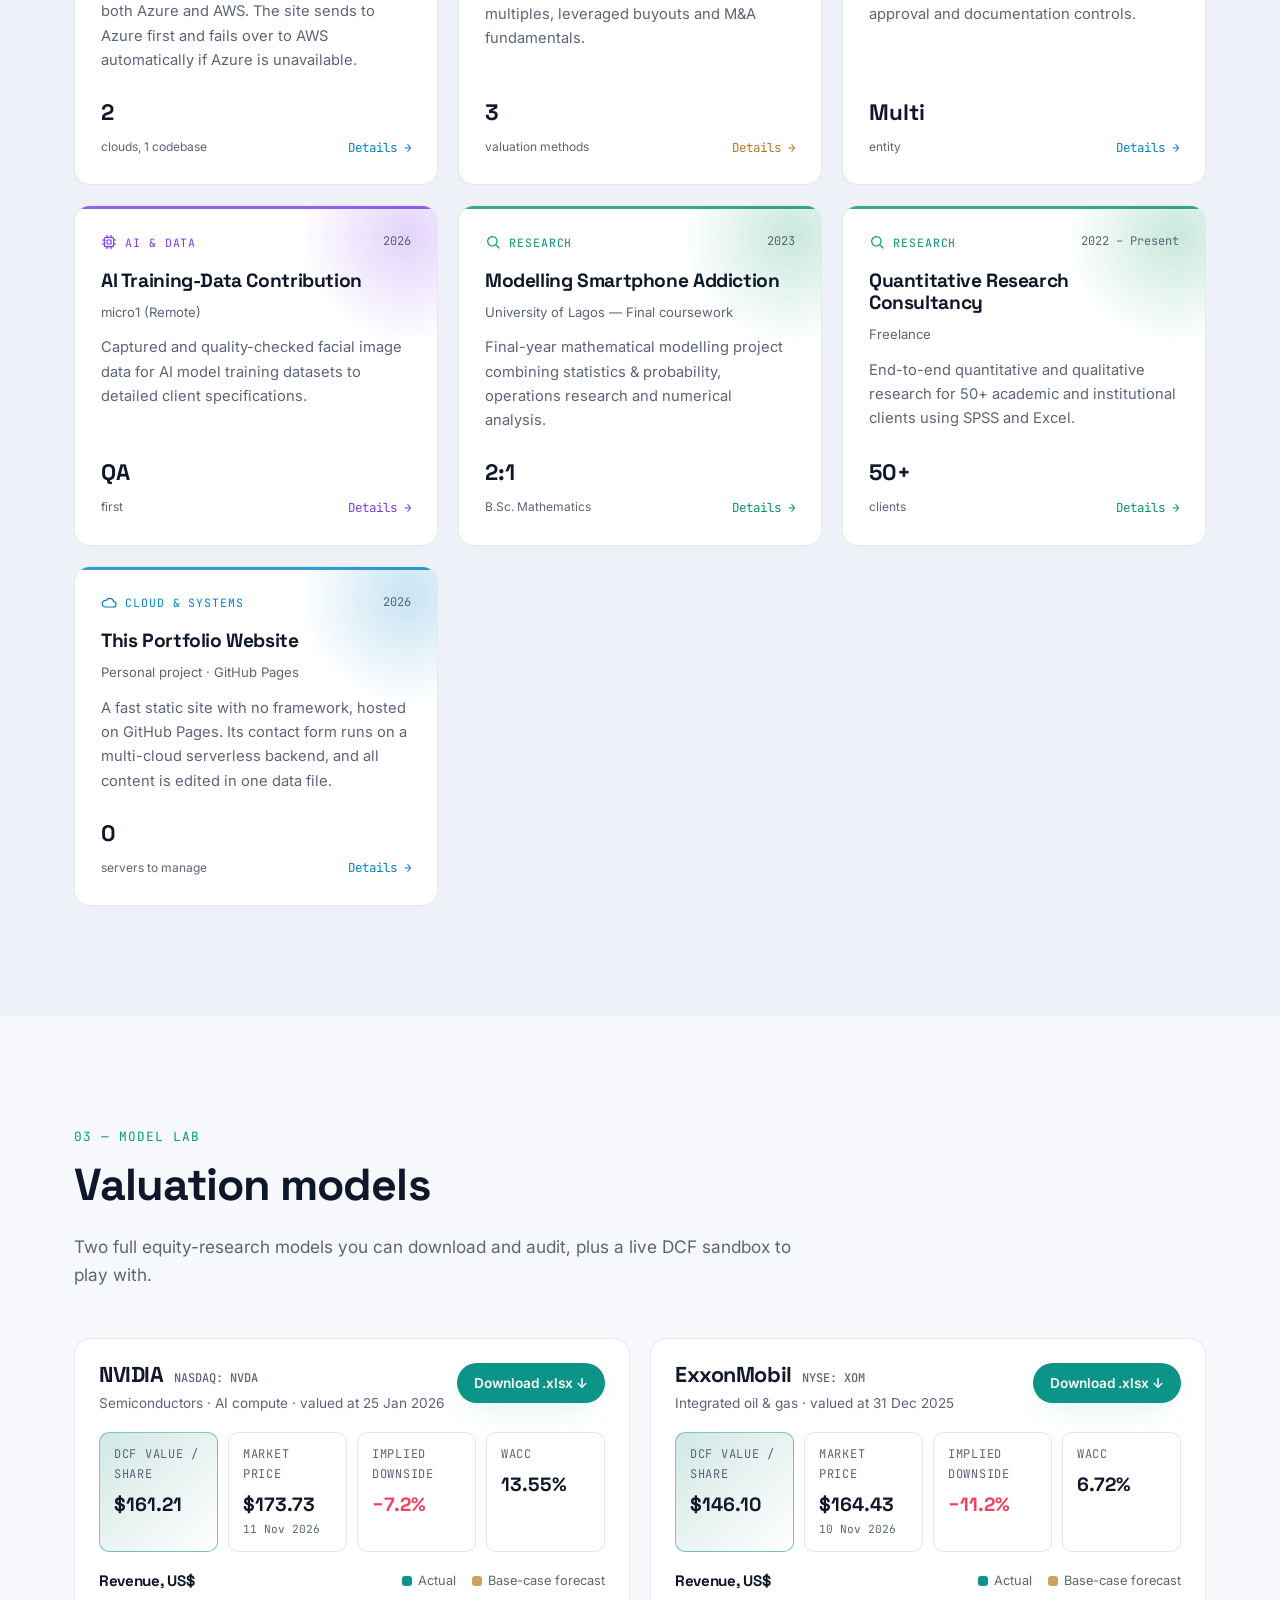
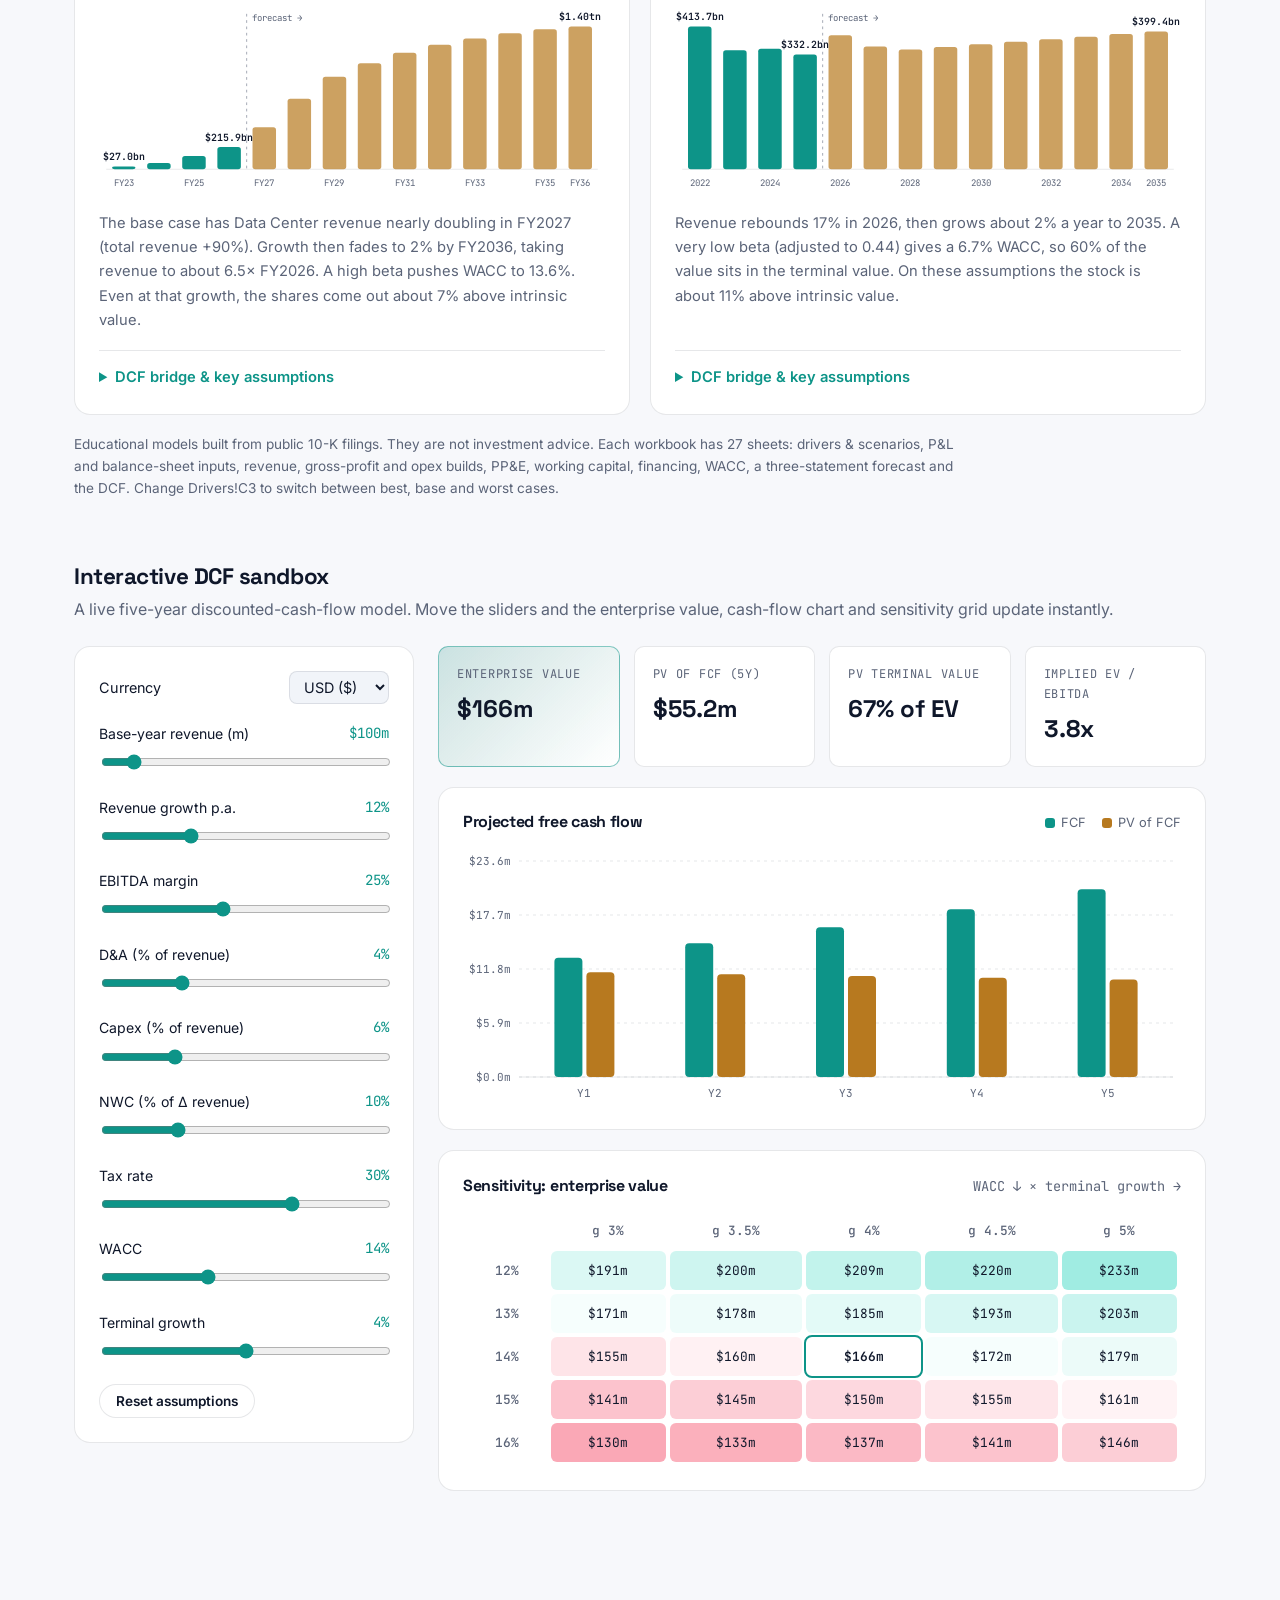
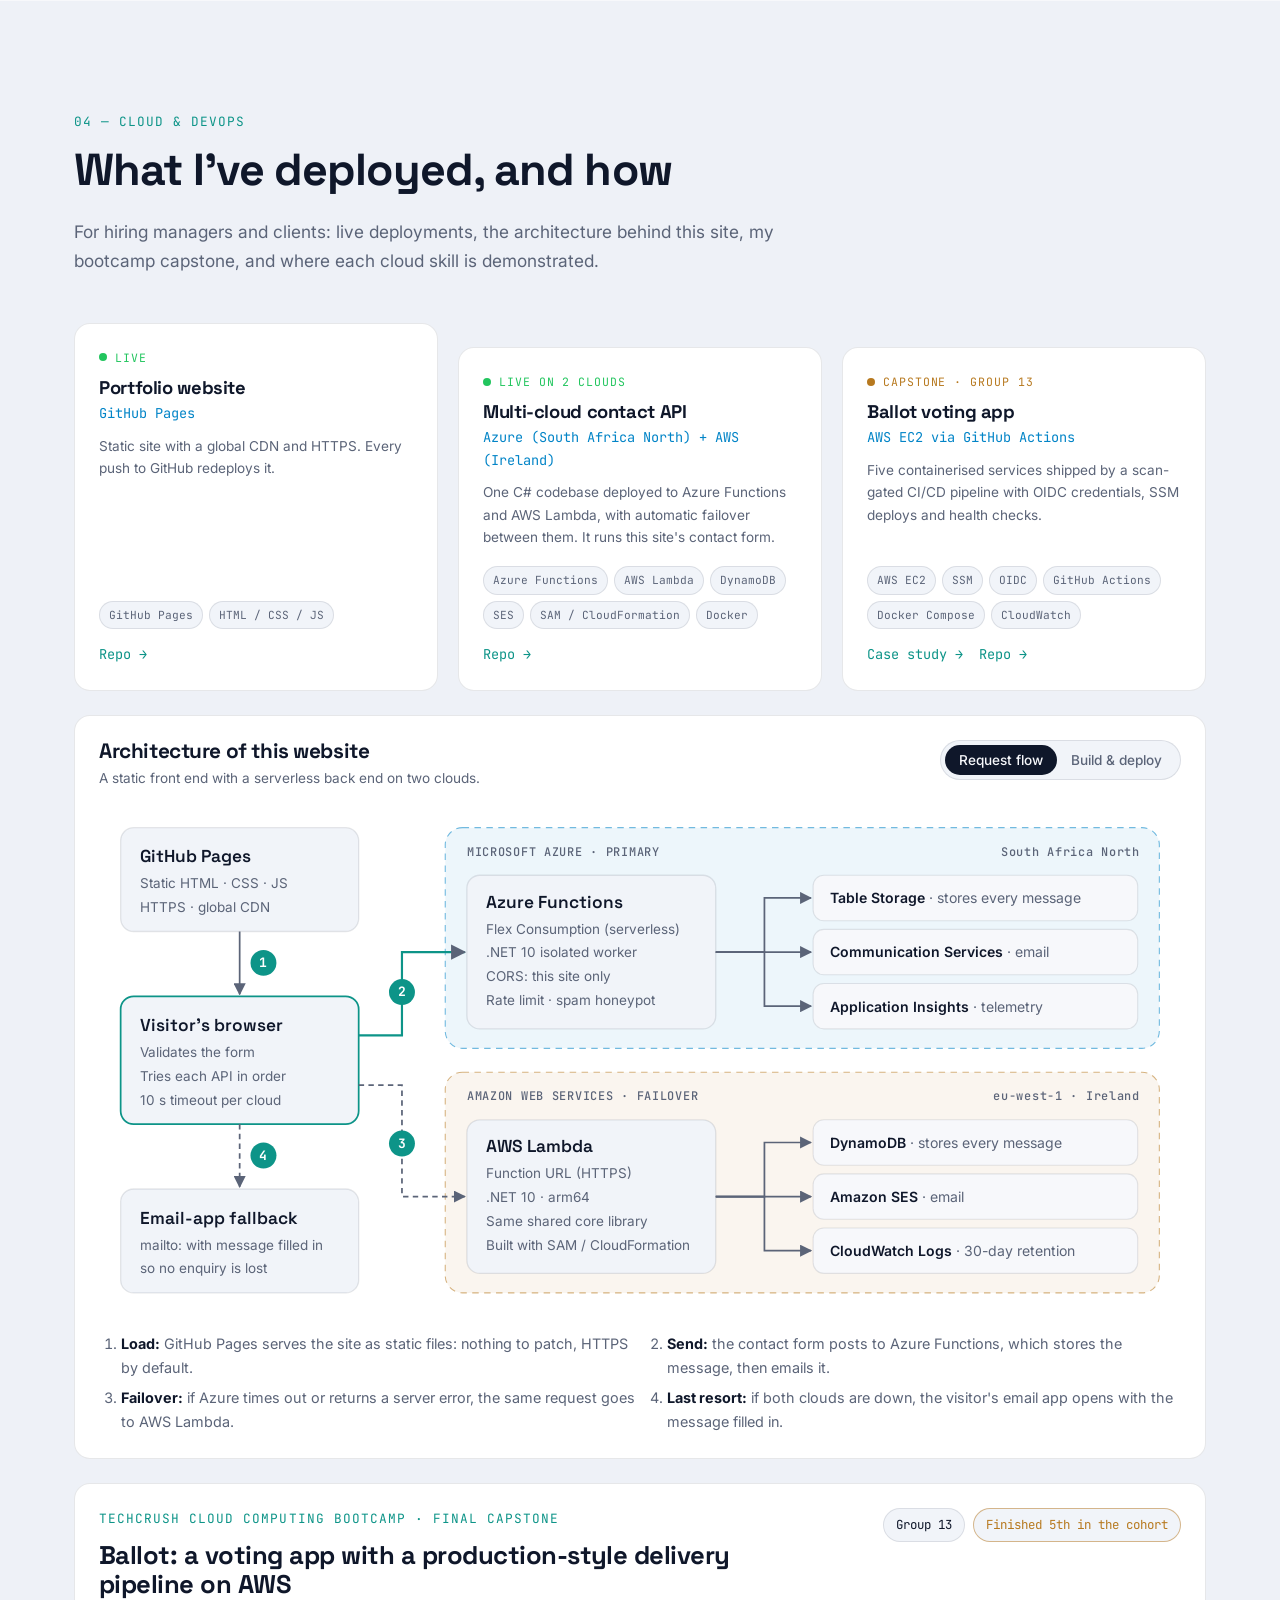
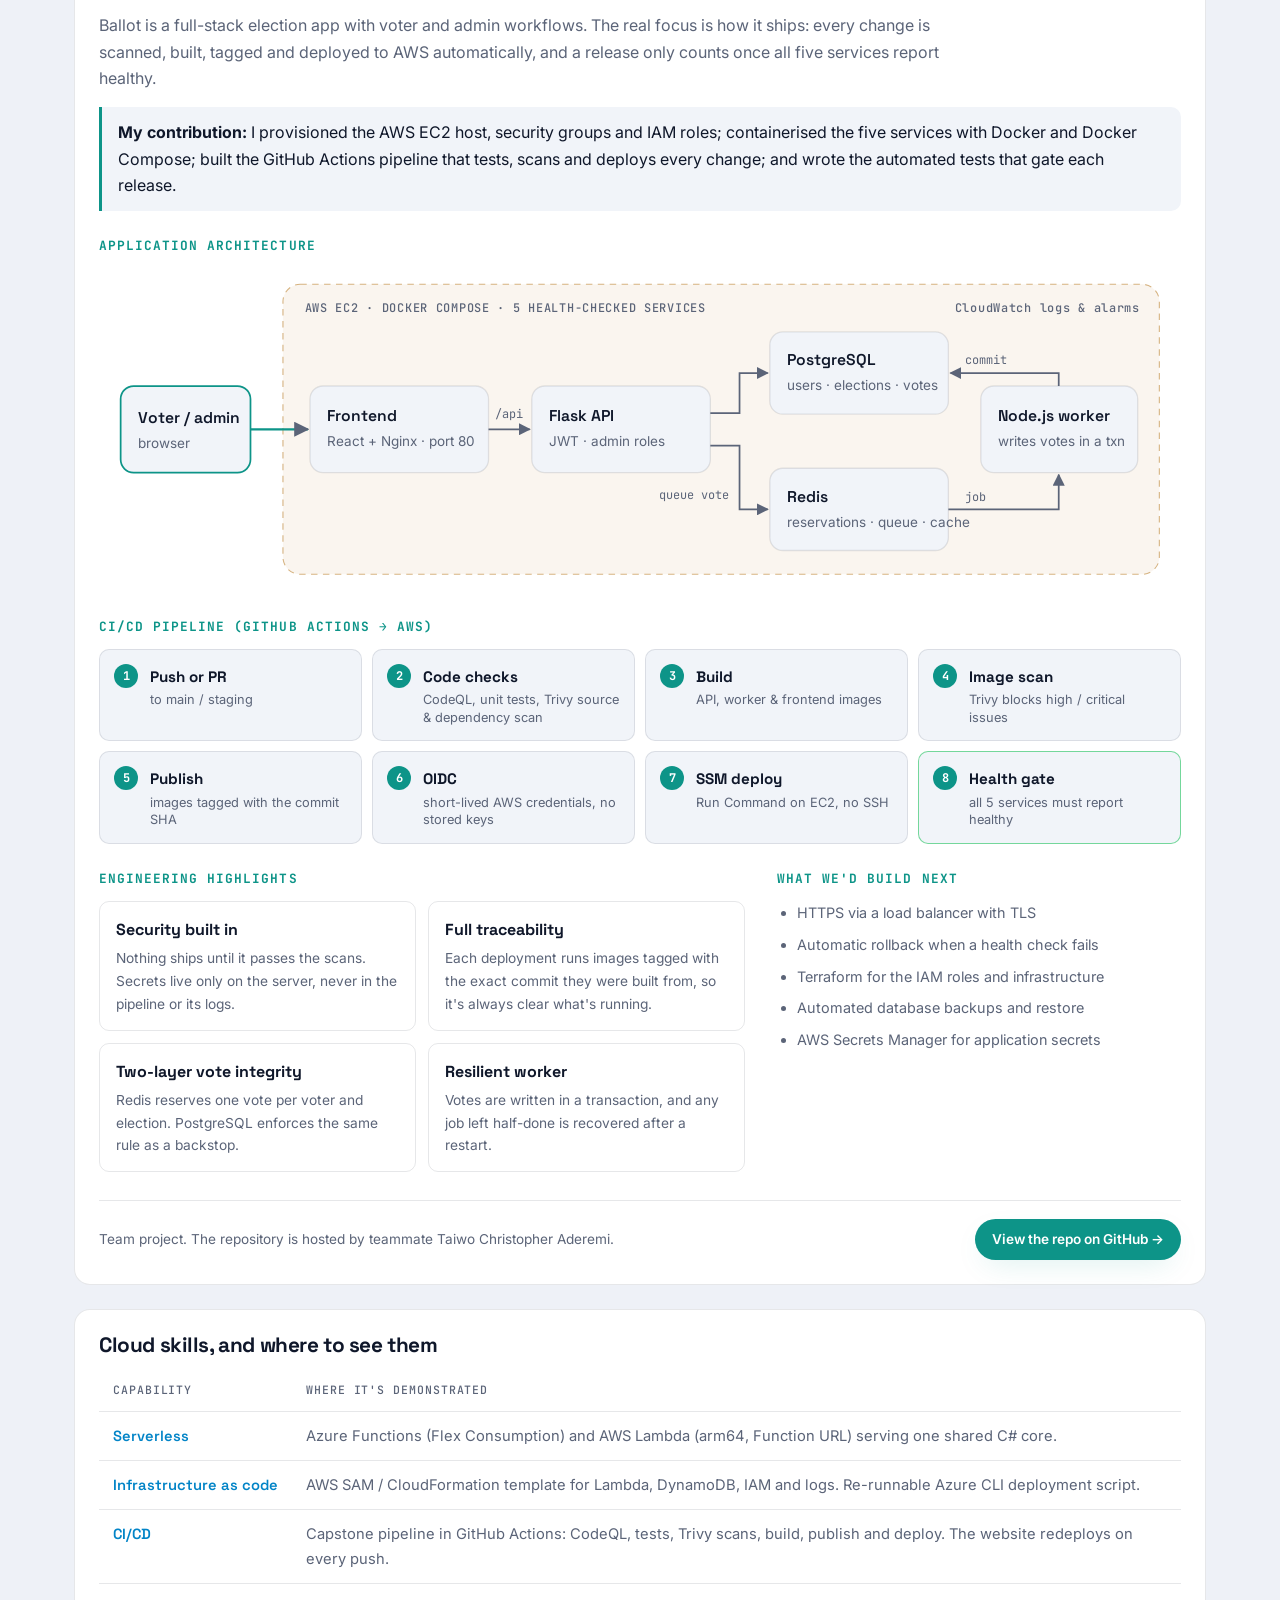
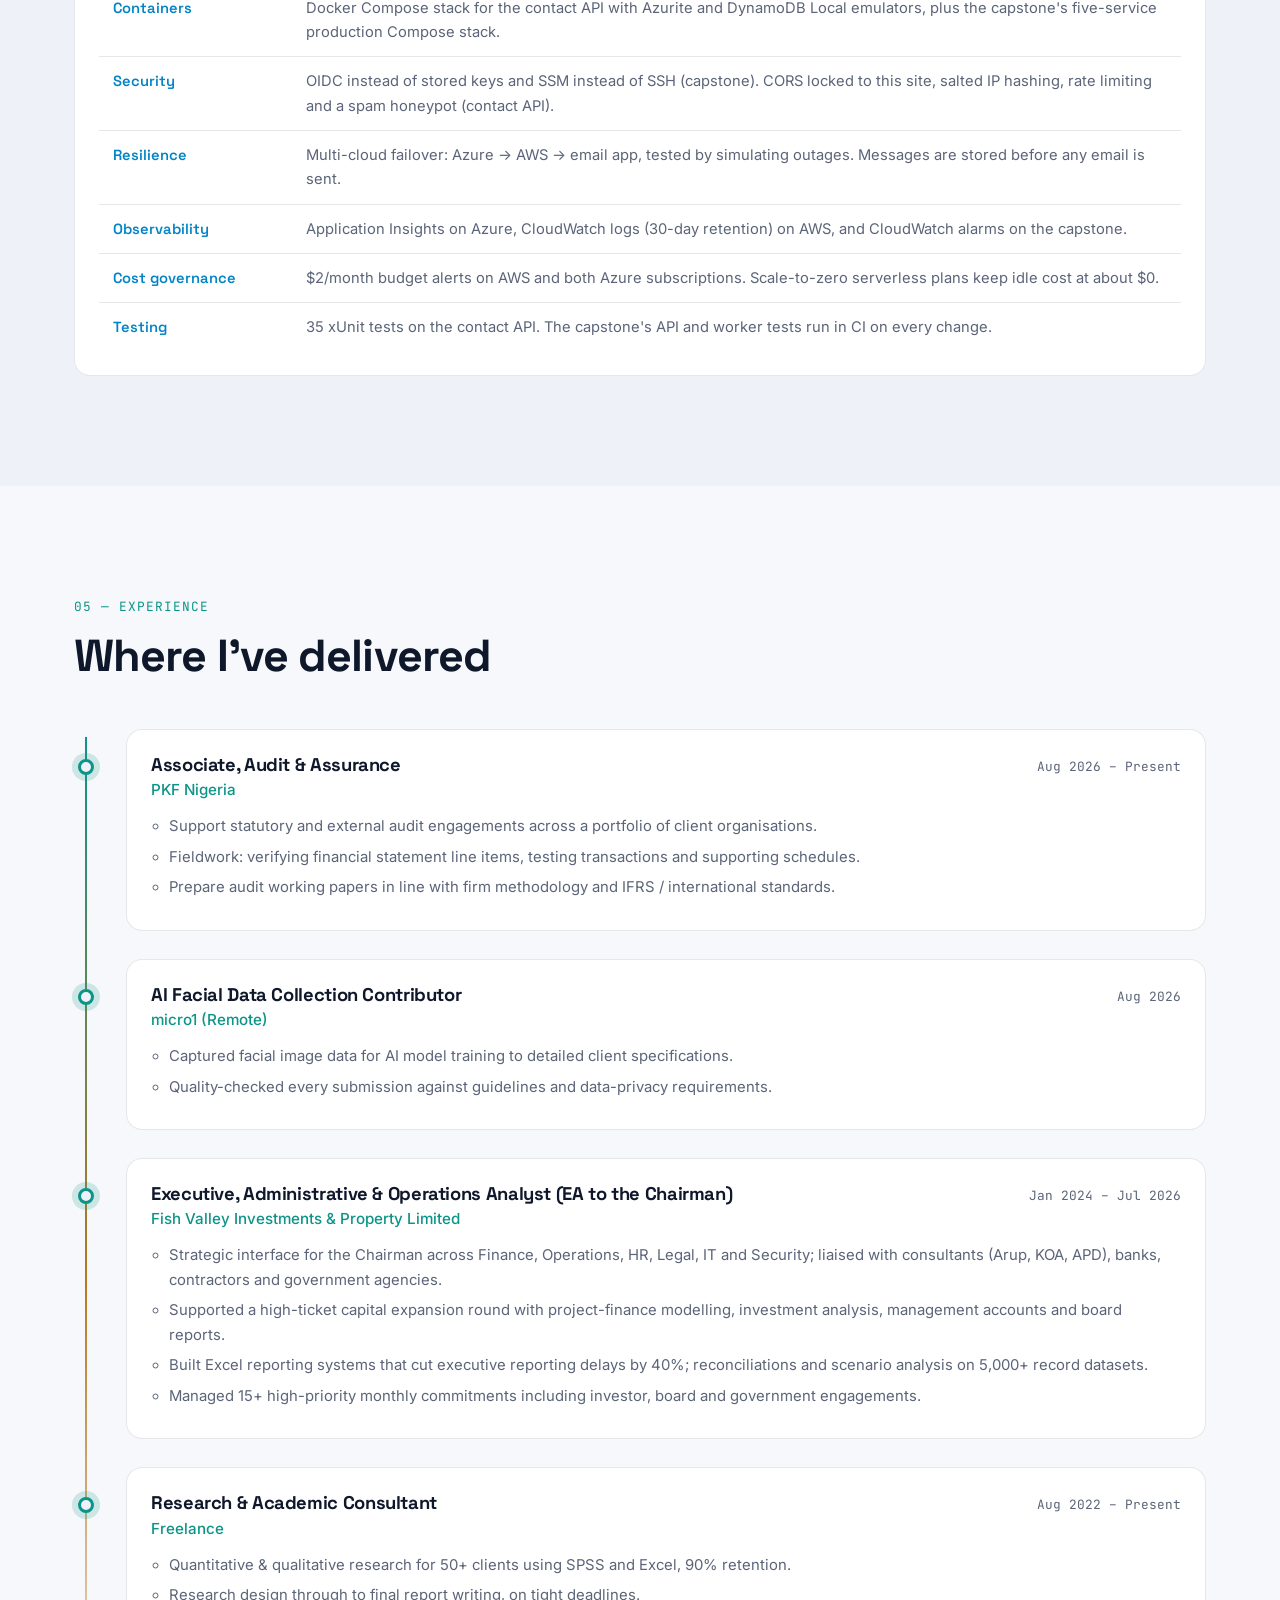
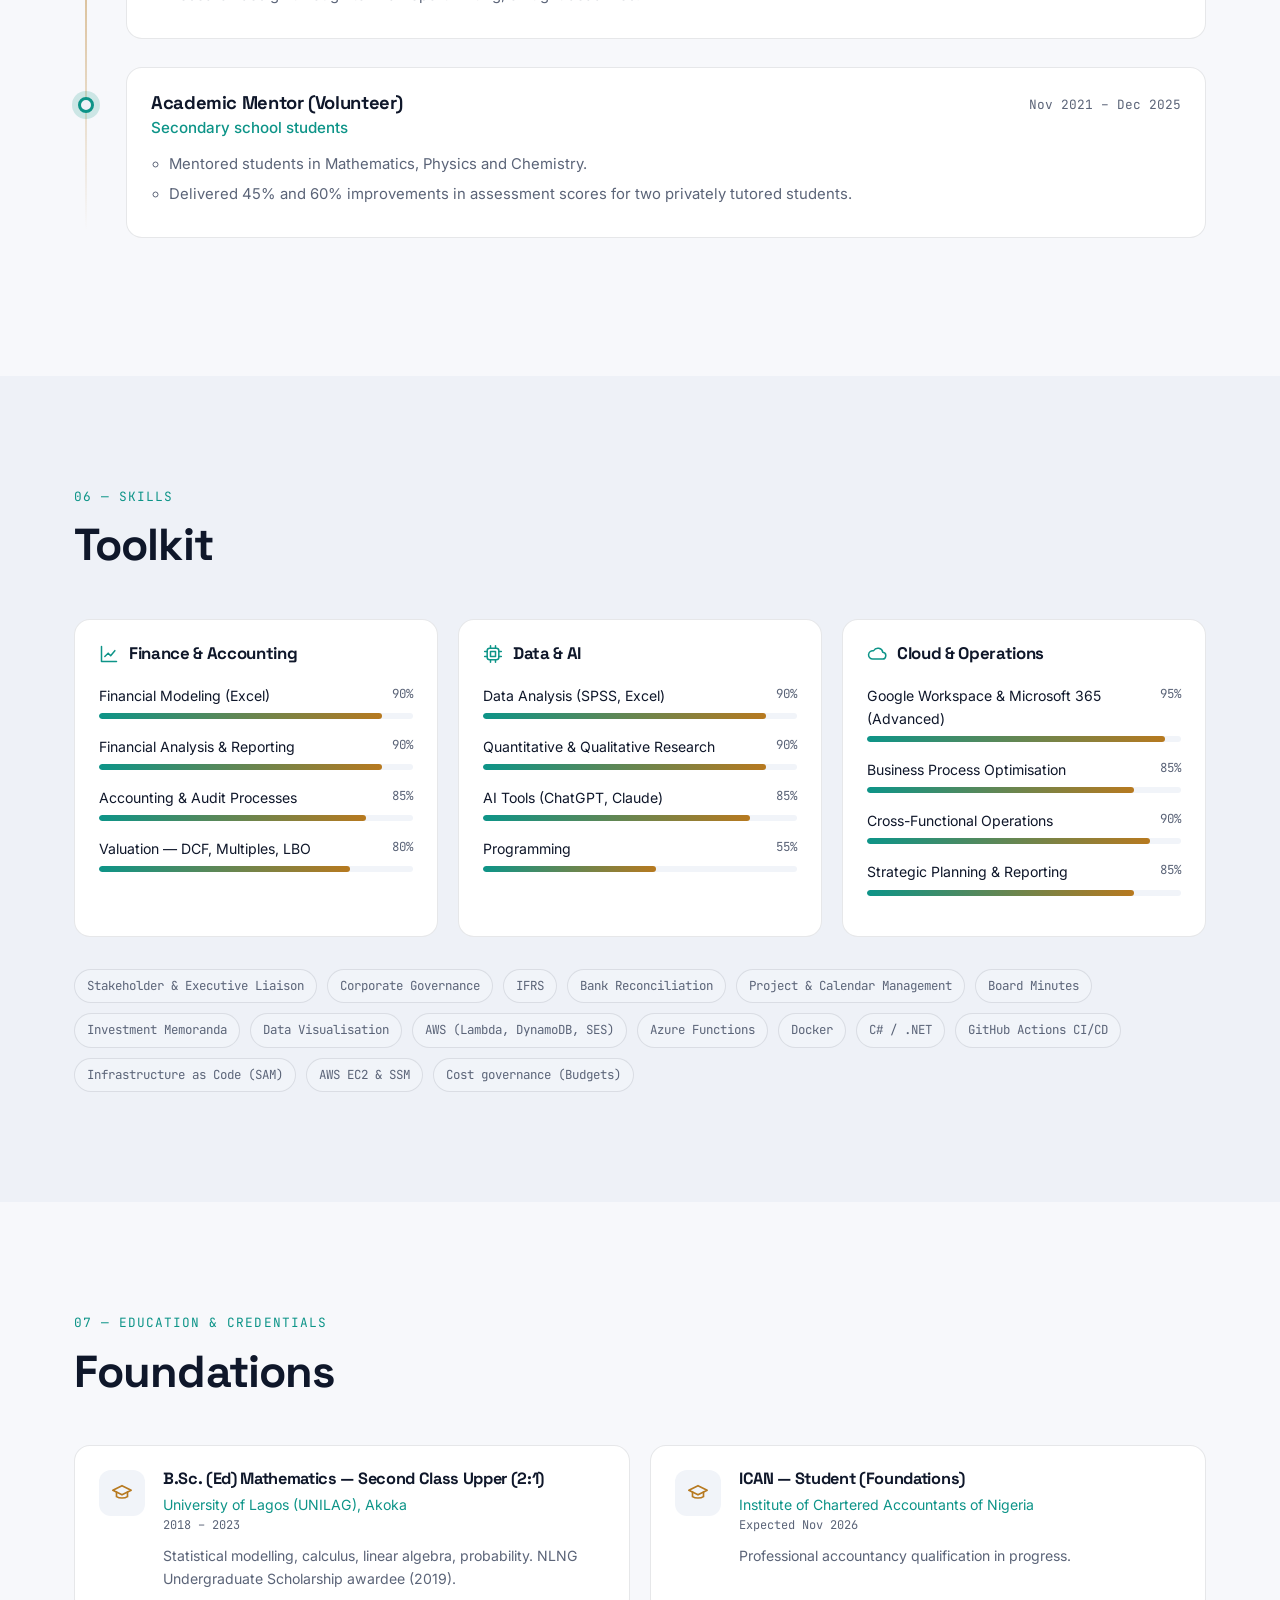
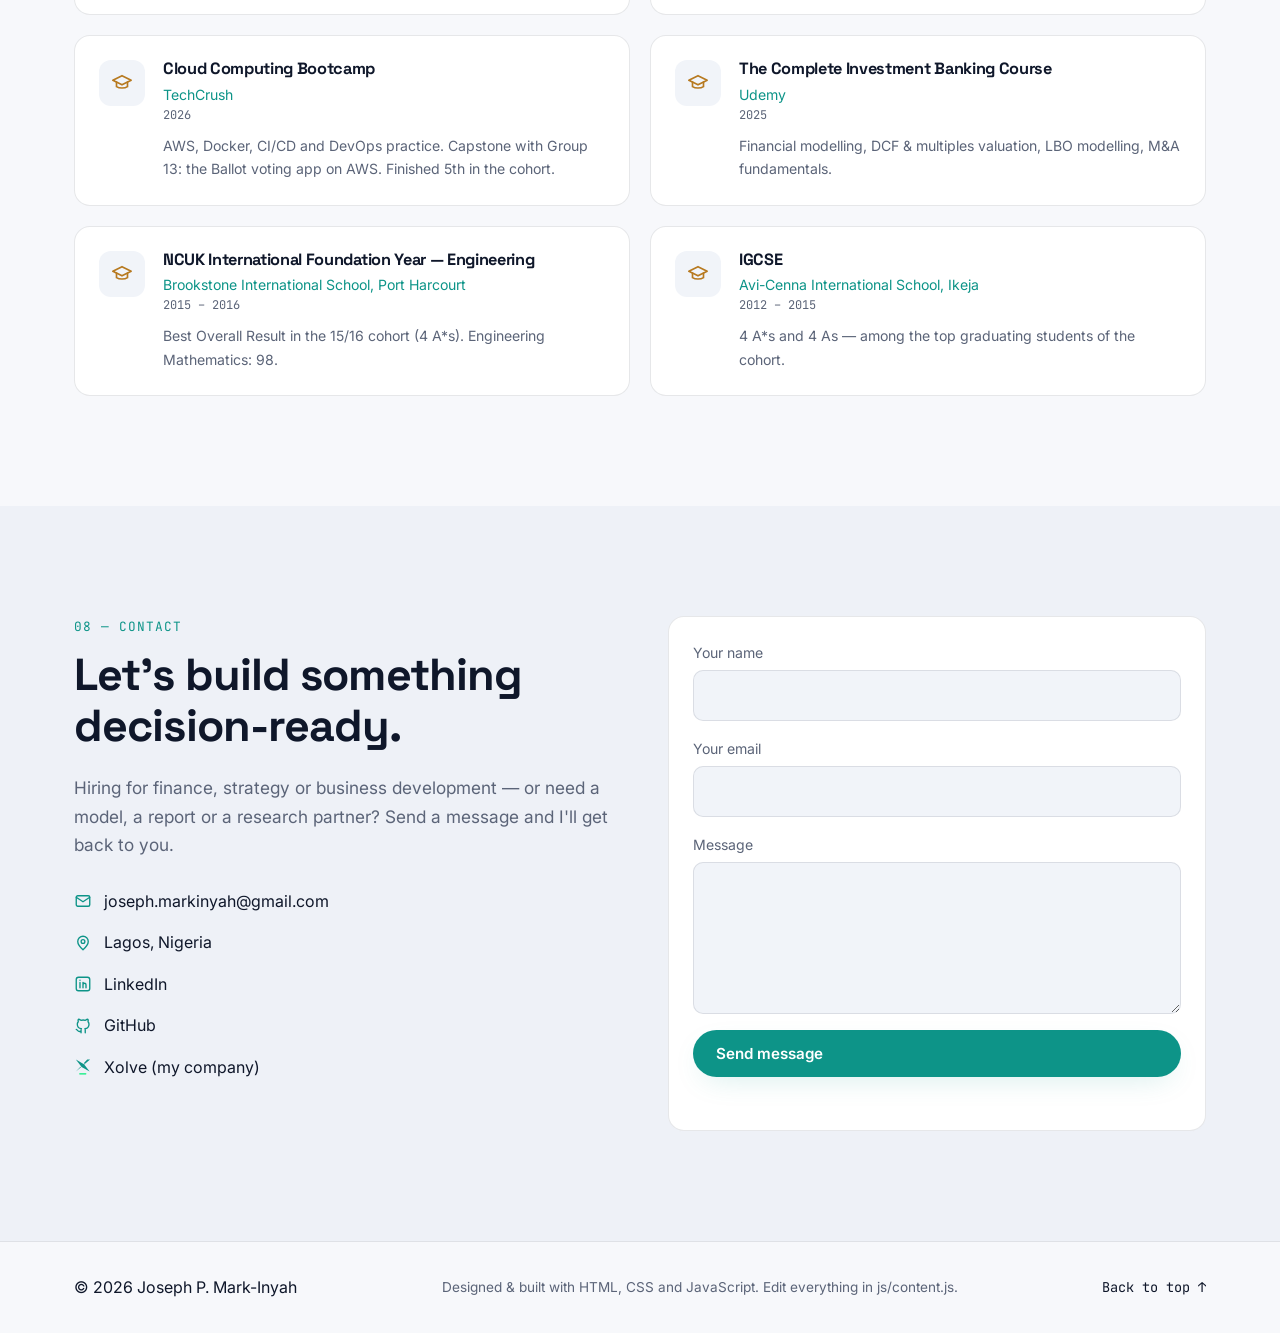
==== commit 3c4f64e6: "Use the Xolve logo on black as the site icon; link to Xolve Browser-tab, home-screen and header logo" ====
--- a/index.html
+++ b/index.html
@@ -5,7 +5,10 @@
   <meta name="viewport" content="width=device-width, initial-scale=1.0" />
   <title>Joseph P. Mark-Inyah — Finance, AI & Cloud Portfolio</title>
   <meta name="description" content="Portfolio of Joseph P. Mark-Inyah: financial modeling, operations analytics, AI-enabled workflows and cloud tools." />
-  <link rel="icon" href="assets/favicon.svg" type="image/svg+xml" />
+  <!-- Browser-tab and home-screen icon: the Xolve mark on black (from the Xolve logo kit) -->
+  <link rel="icon" href="assets/favicon.svg?v=xolve" type="image/svg+xml" />
+  <link rel="icon" href="assets/apple-touch-icon.png?v=xolve" type="image/png" sizes="512x512" />
+  <link rel="apple-touch-icon" href="assets/apple-touch-icon.png?v=xolve" />
   <link rel="canonical" href="https://jaegarp.github.io/" />
 
   <!-- Social preview (LinkedIn, WhatsApp, X, Slack…). These must stay as static HTML:
@@ -37,7 +40,7 @@
   <header class="nav" id="nav">
     <div class="container nav__inner">
       <a href="#top" class="nav__logo" aria-label="Home">
-        <span class="nav__logo-mark" data-bind="person.shortName">JP</span>
+        <span class="nav__logo-mark"><img src="assets/favicon.svg?v=xolve" alt="" width="38" height="38" /></span>
         <span class="nav__logo-text" data-bind="person.name"></span>
       </a>
       <nav class="nav__links" id="navLinks" aria-label="Main">
@@ -77,6 +80,7 @@
         <div class="hero__meta reveal">
           <span class="mono">📍 <span data-bind="person.location"></span></span>
           <span class="mono" data-bind="person.role"></span>
+          <a class="mono hero__xolve" href="https://xolve-it.github.io/">Founder, Xolve ↗</a>
         </div>
       </div>
       <div class="container">
--- a/css/style.css
+++ b/css/style.css
@@ -172,9 +172,12 @@
 .nav__inner { display: flex; align-items: center; justify-content: space-between; height: 72px; gap: 16px; }
 .nav__logo { display: flex; align-items: center; gap: 12px; font-family: var(--font-display); font-weight: 600; }
 .nav__logo-mark {
-  width: 38px; height: 38px; border-radius: 11px; display: grid; place-items: center;
-  background: linear-gradient(135deg, var(--accent), var(--accent-2)); color: #06121a; font-weight: 700; font-size: .95rem;
-}
+  width: 38px; height: 38px; border-radius: 11px; display: grid; place-items: center; overflow: hidden;
+  background: #0A0A0A; box-shadow: 0 0 0 1px rgba(255, 255, 255, .12);
+}
+.nav__logo-mark img { width: 100%; height: 100%; display: block; }
+.hero__xolve { color: inherit; text-decoration: none; padding-bottom: 2px; background: linear-gradient(#00F07A, #00F07A) 0 100% / 100% 2px no-repeat; }
+.hero__xolve:hover { background-size: 100% 100%; color: #0A0A0A; }
 .nav__links { display: flex; align-items: center; gap: 28px; font-size: .93rem; }
 .nav__links a:not(.btn) { color: var(--muted); transition: color .2s; position: relative; }
 .nav__links a:not(.btn):hover,
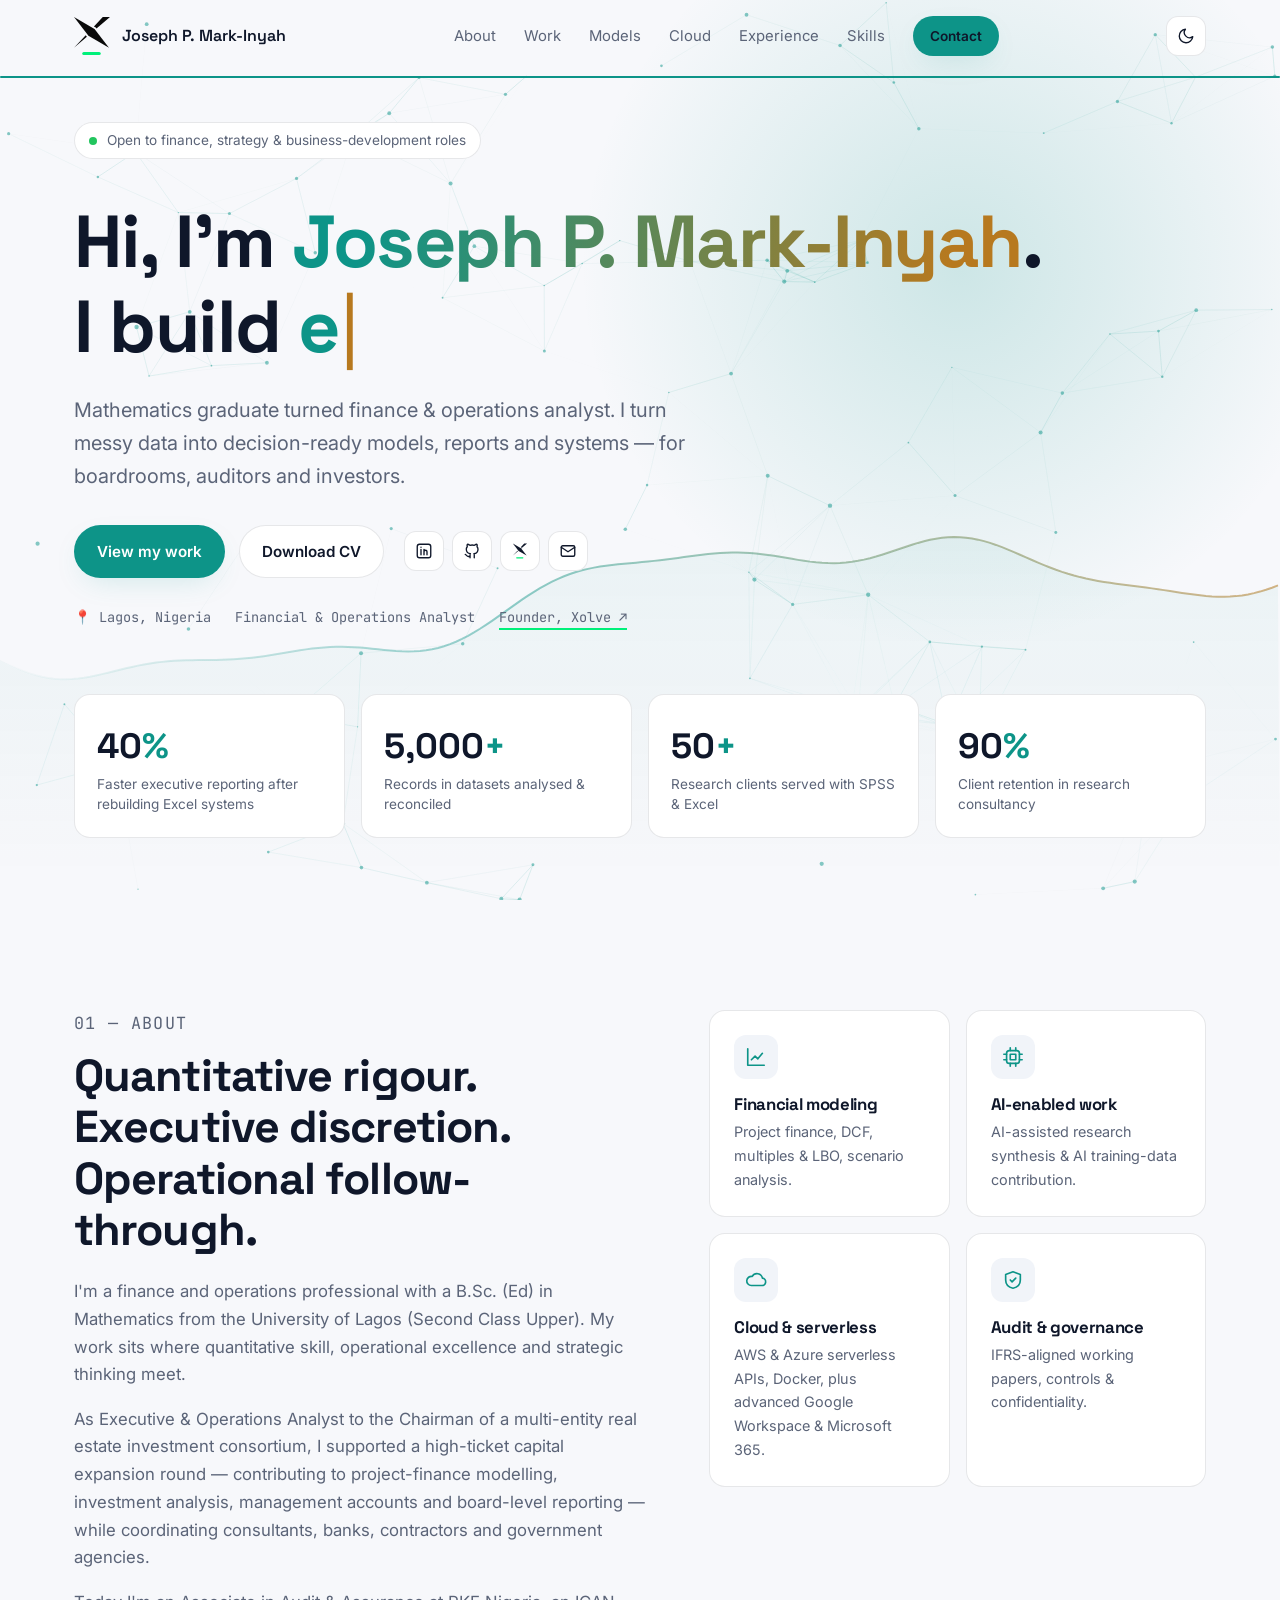
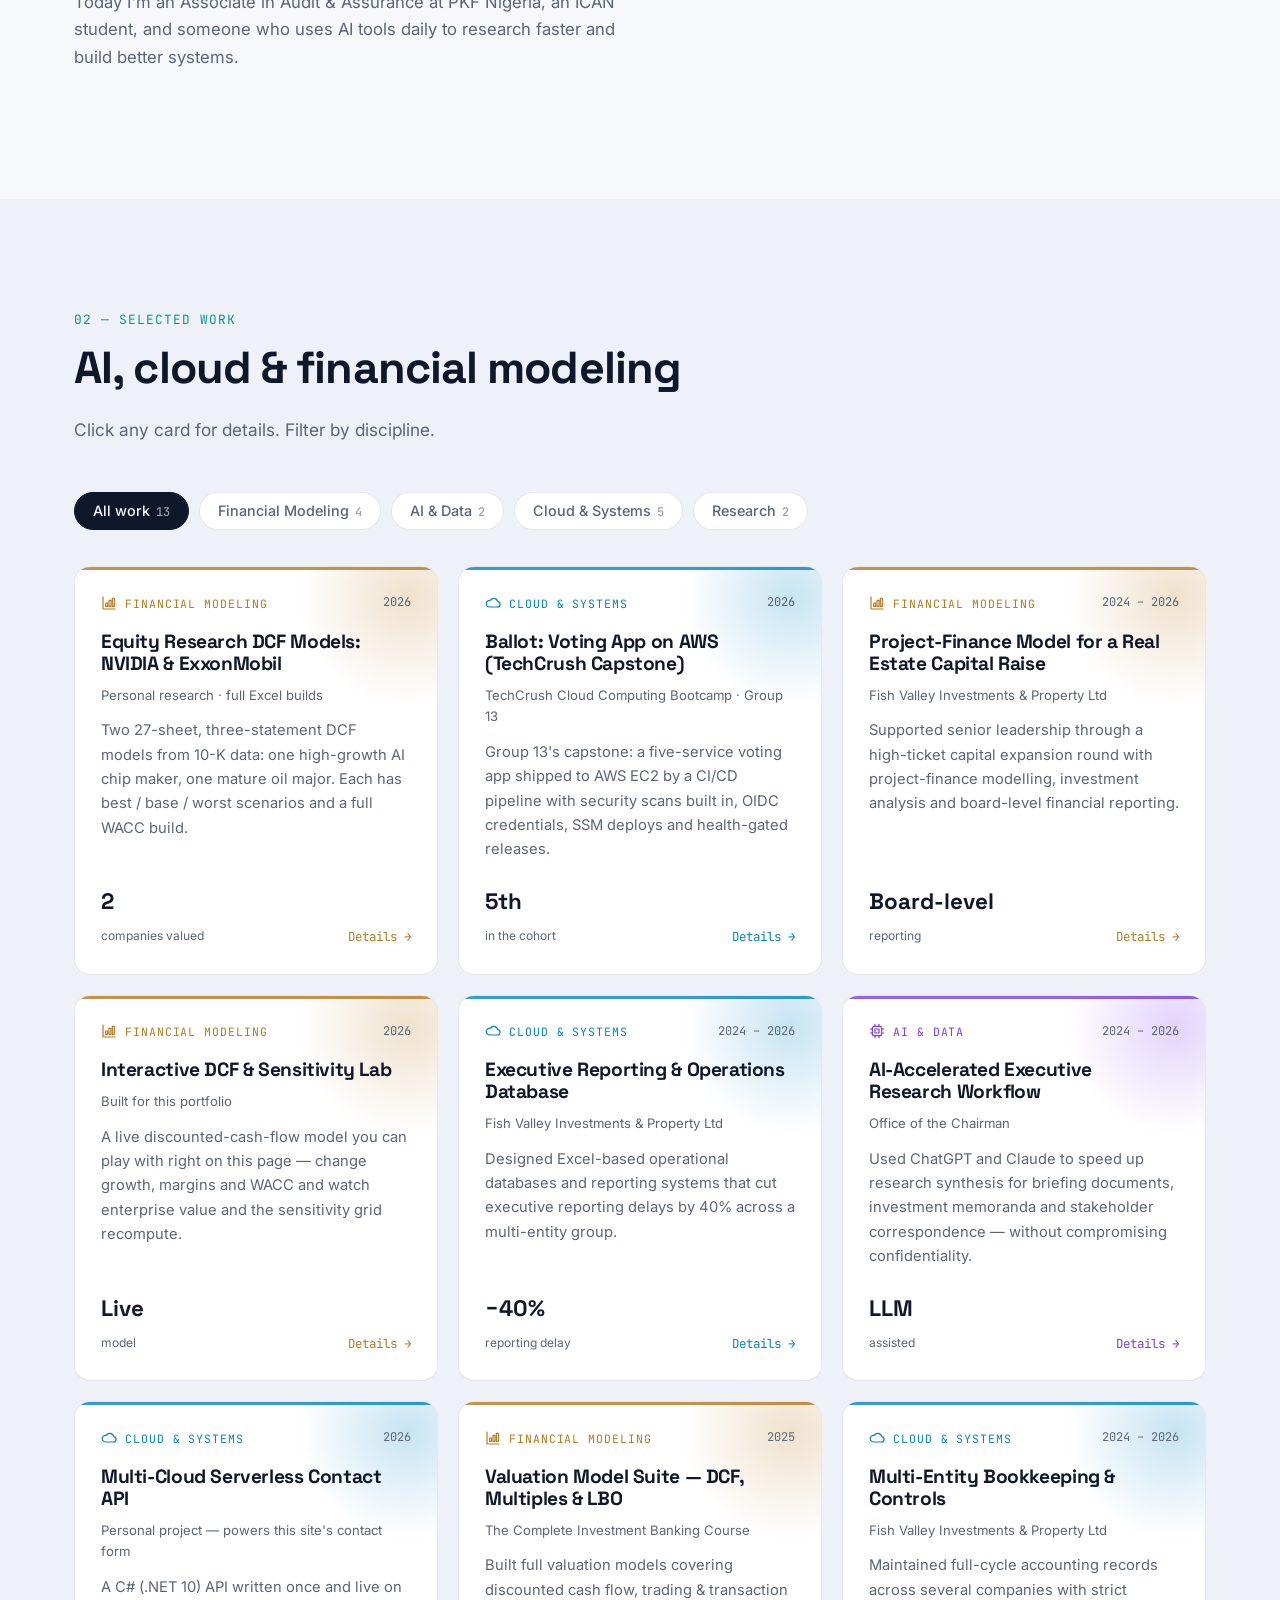
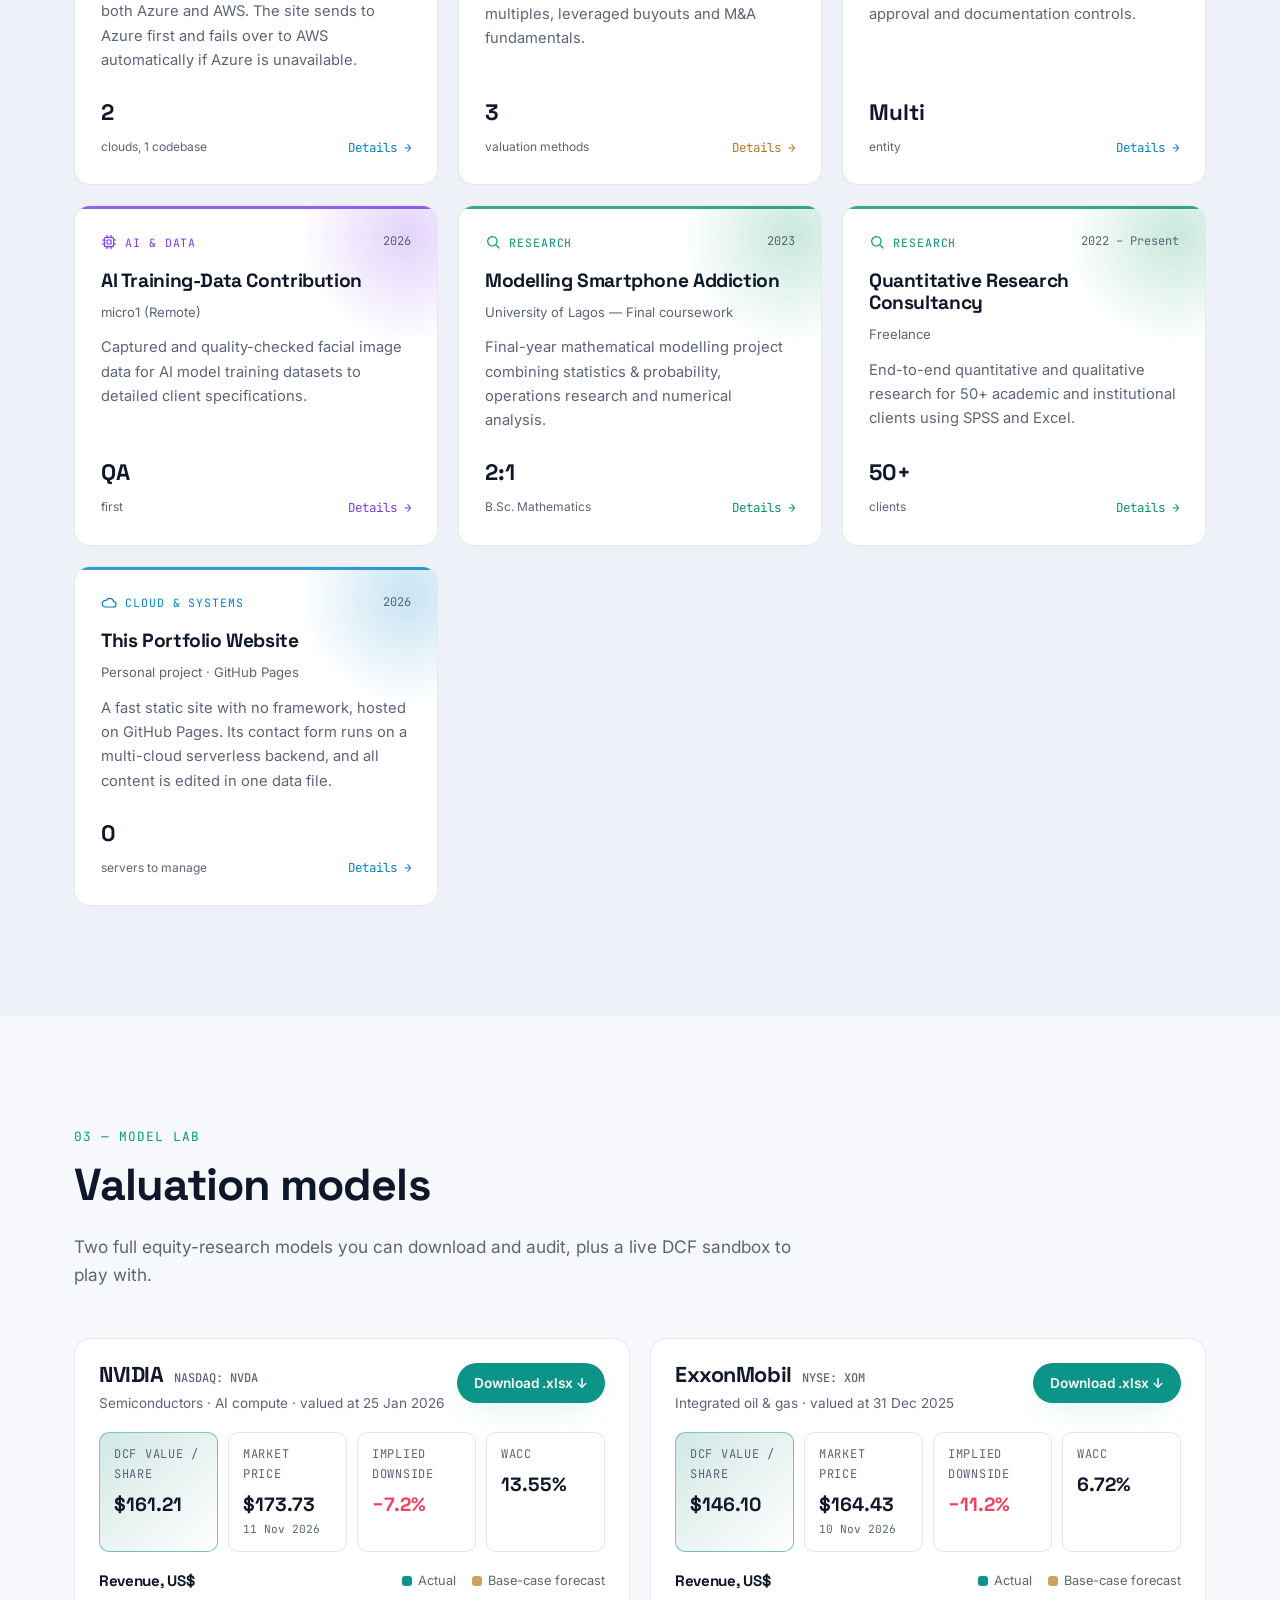
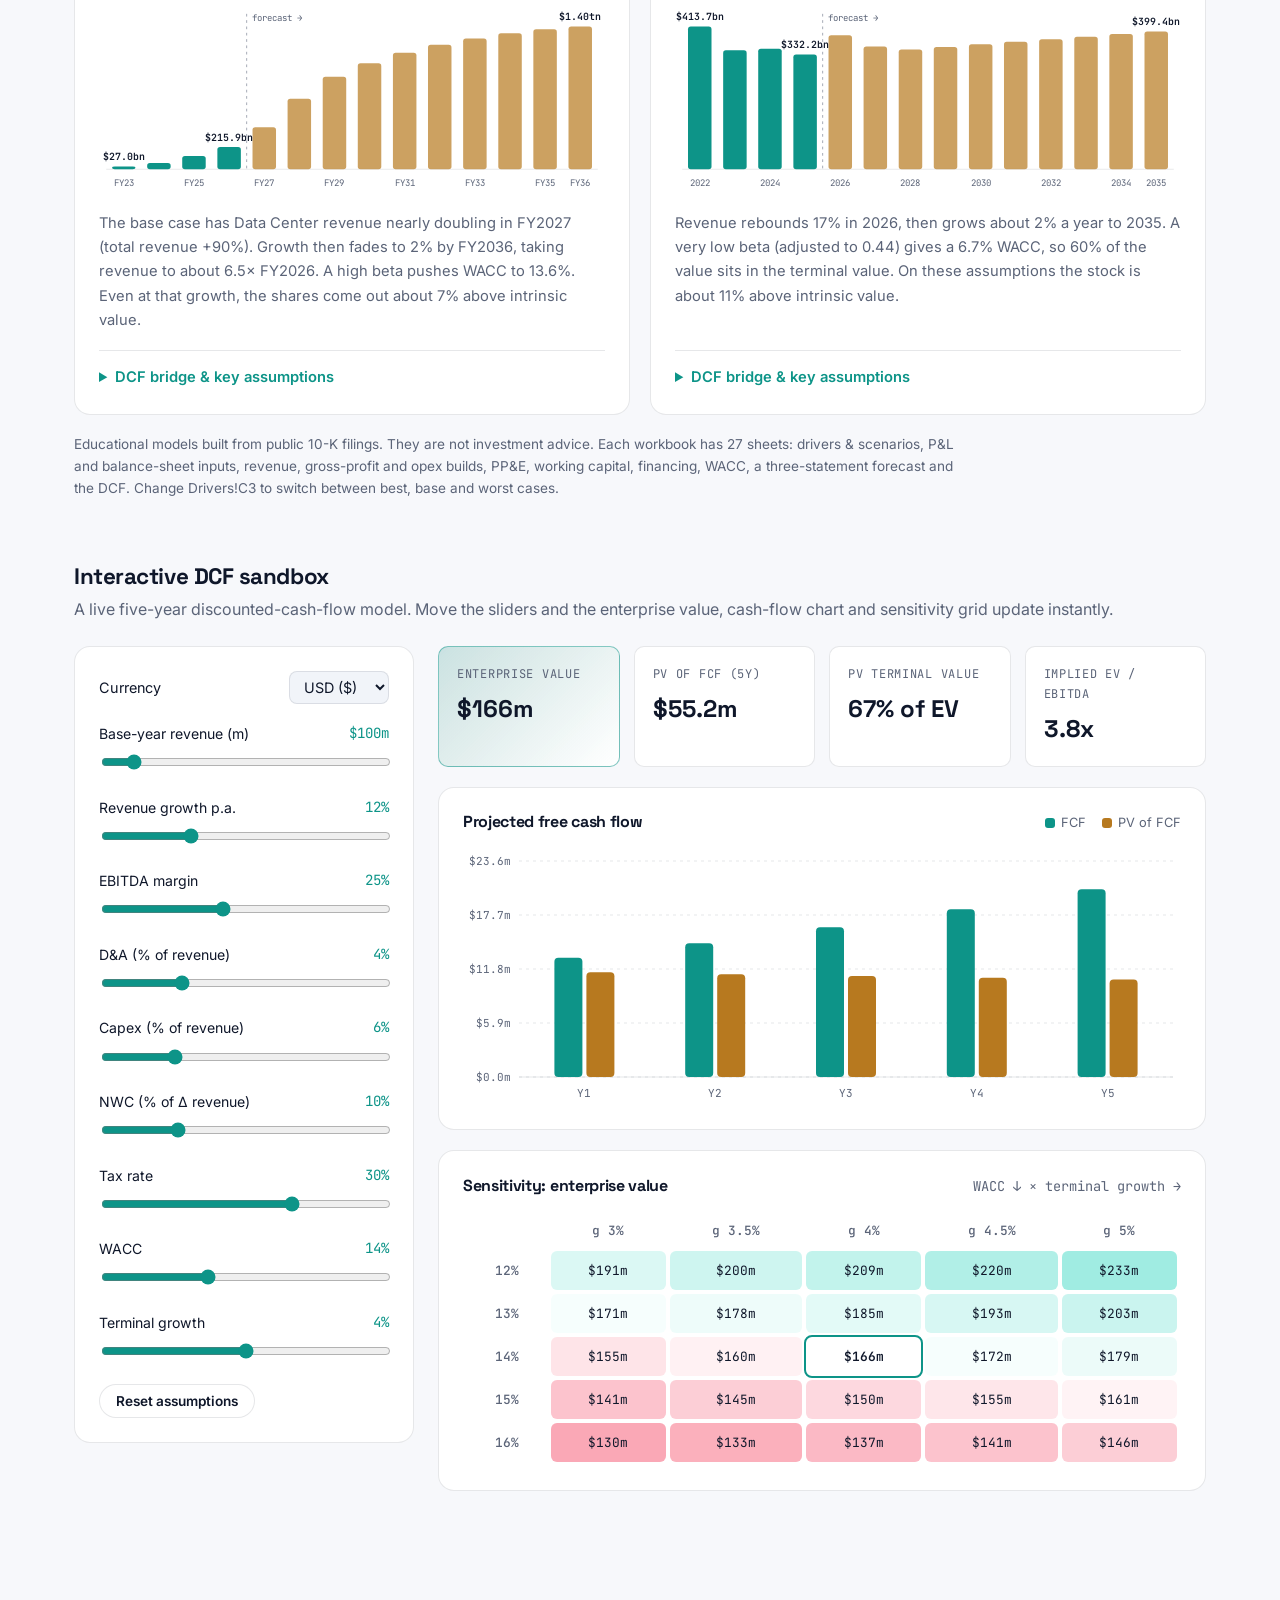
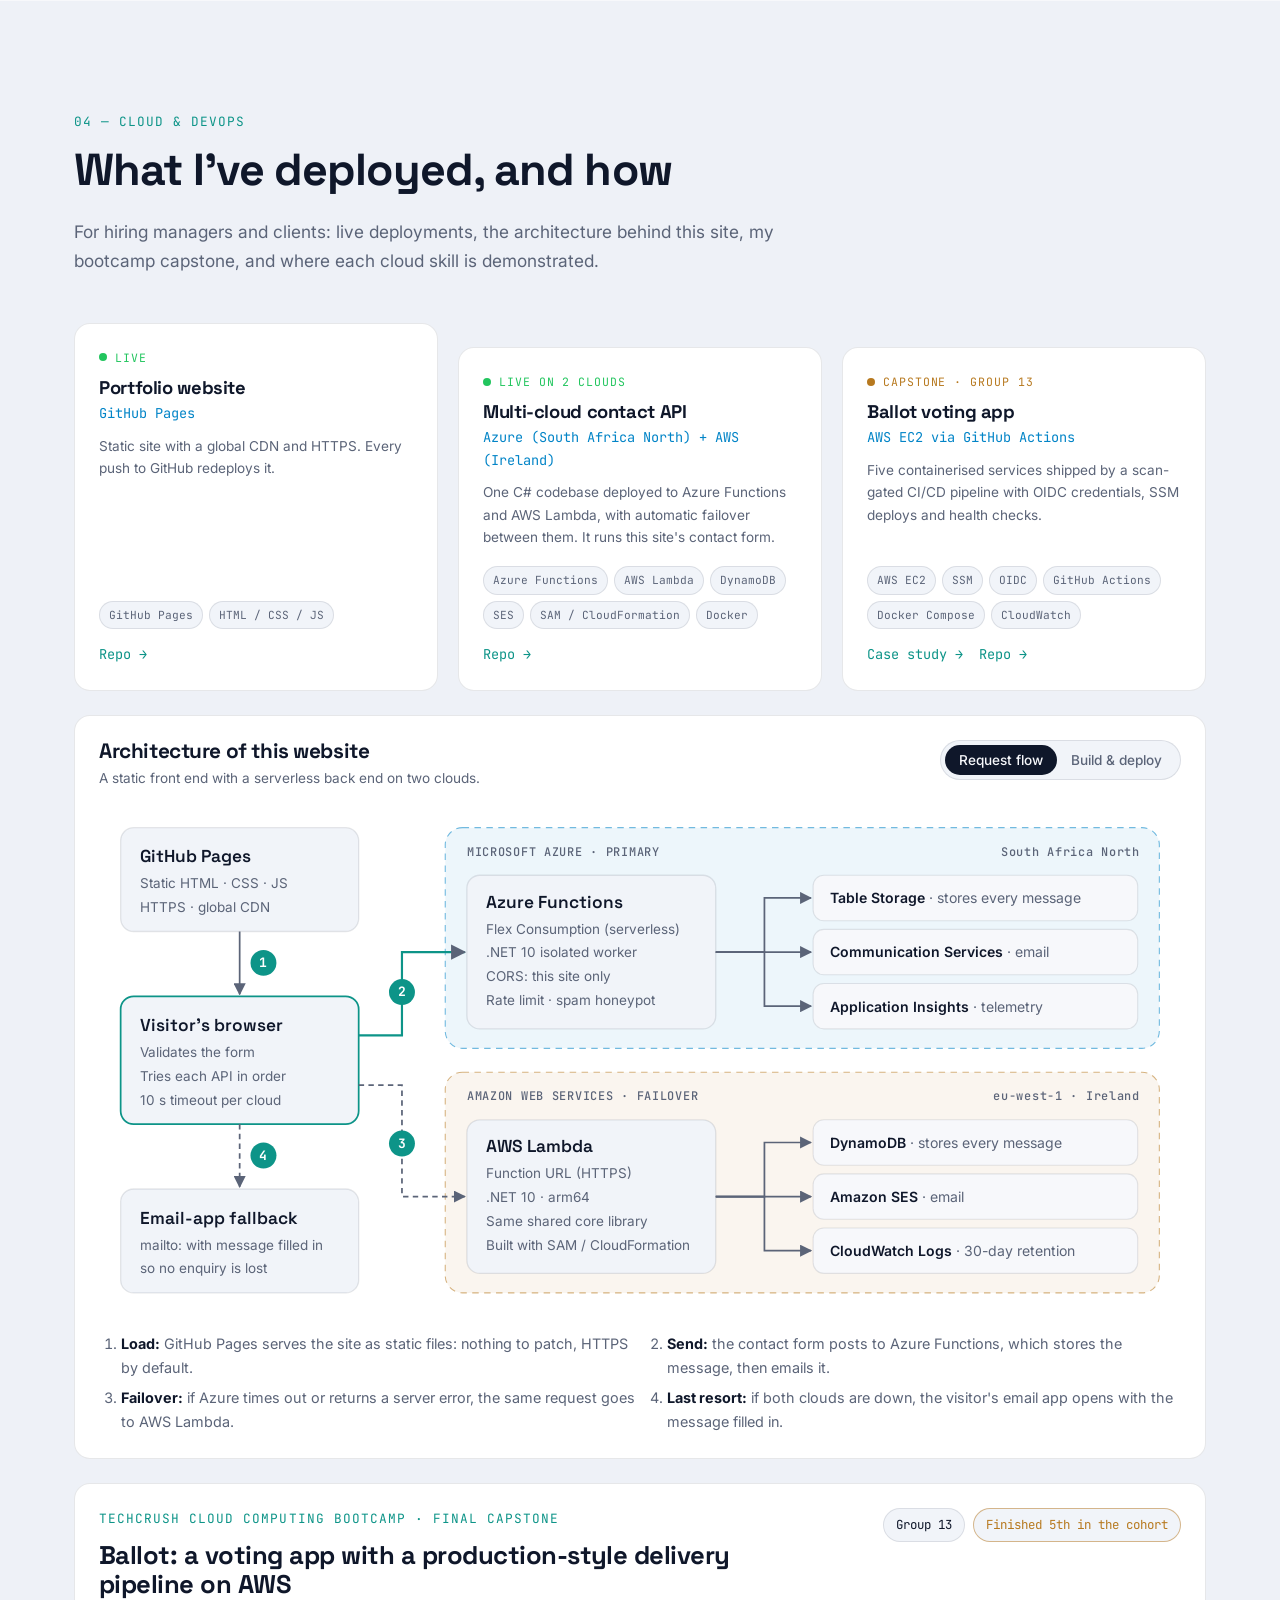
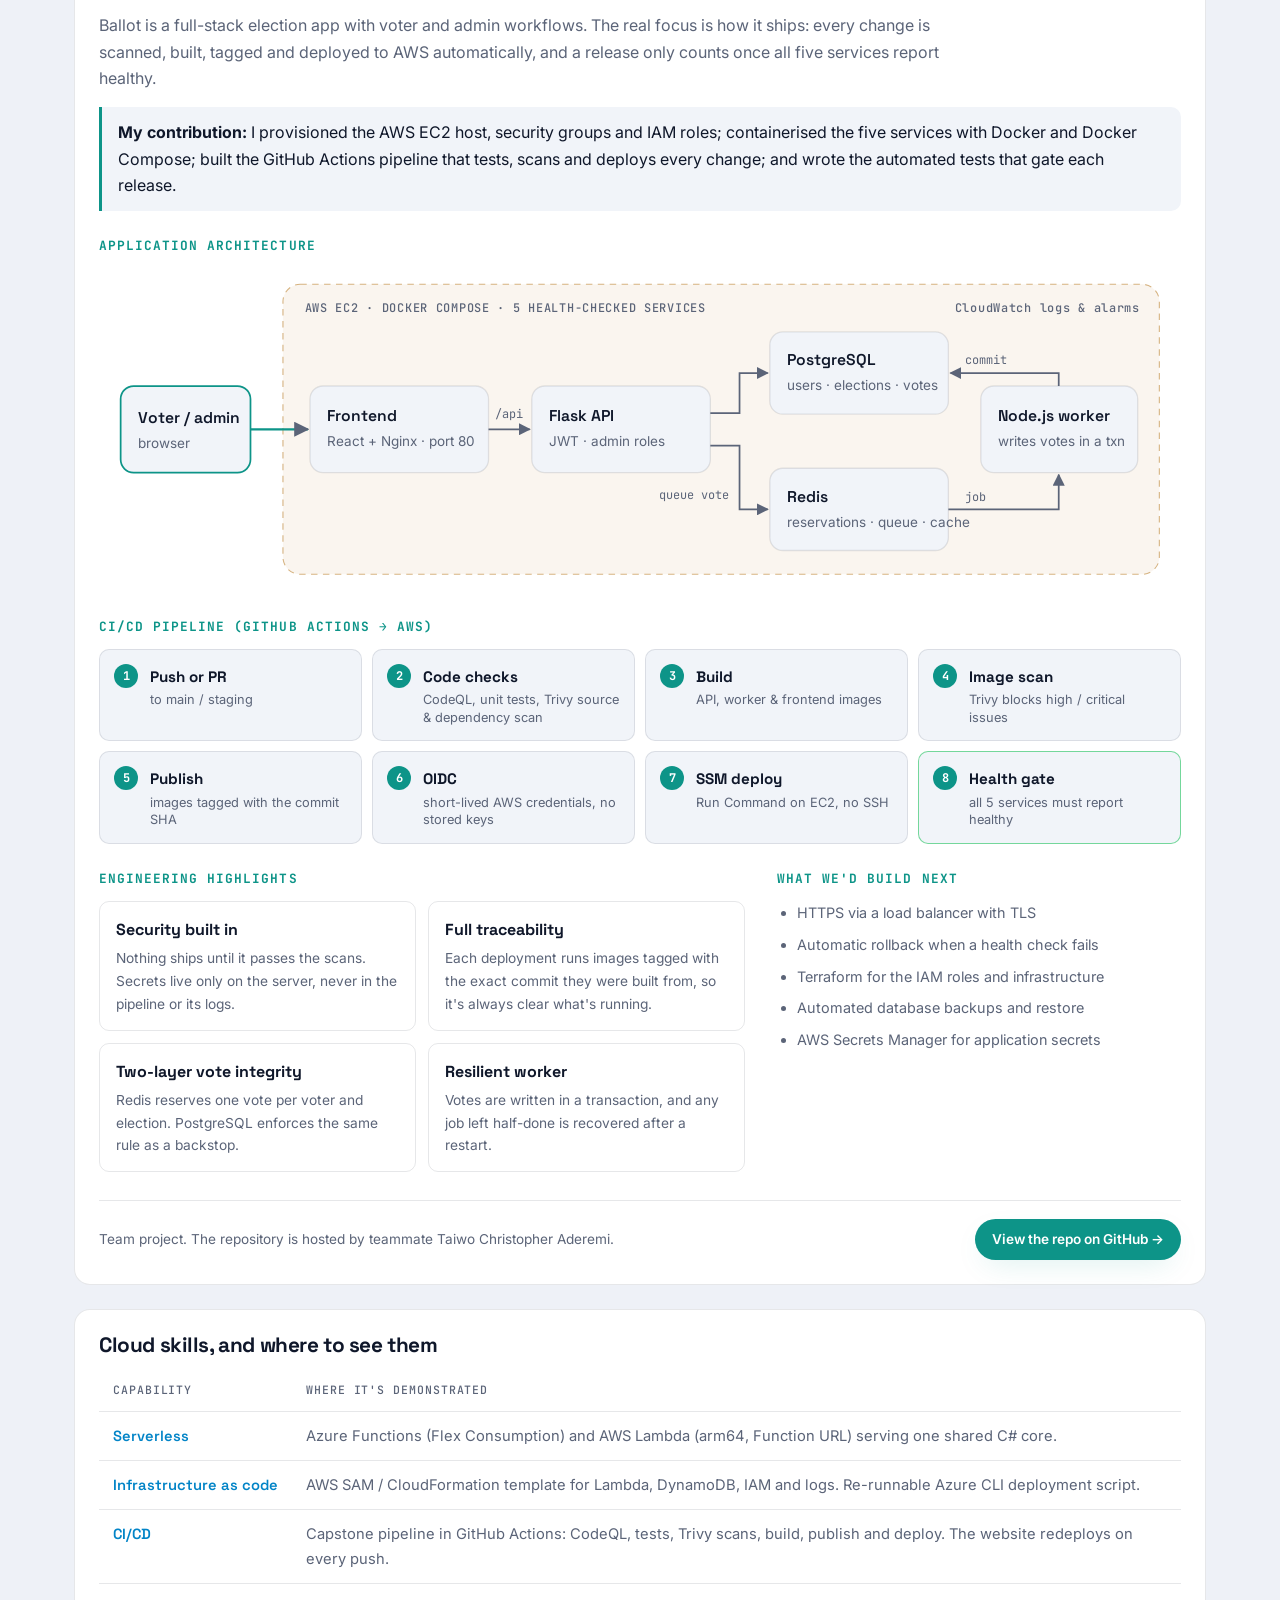
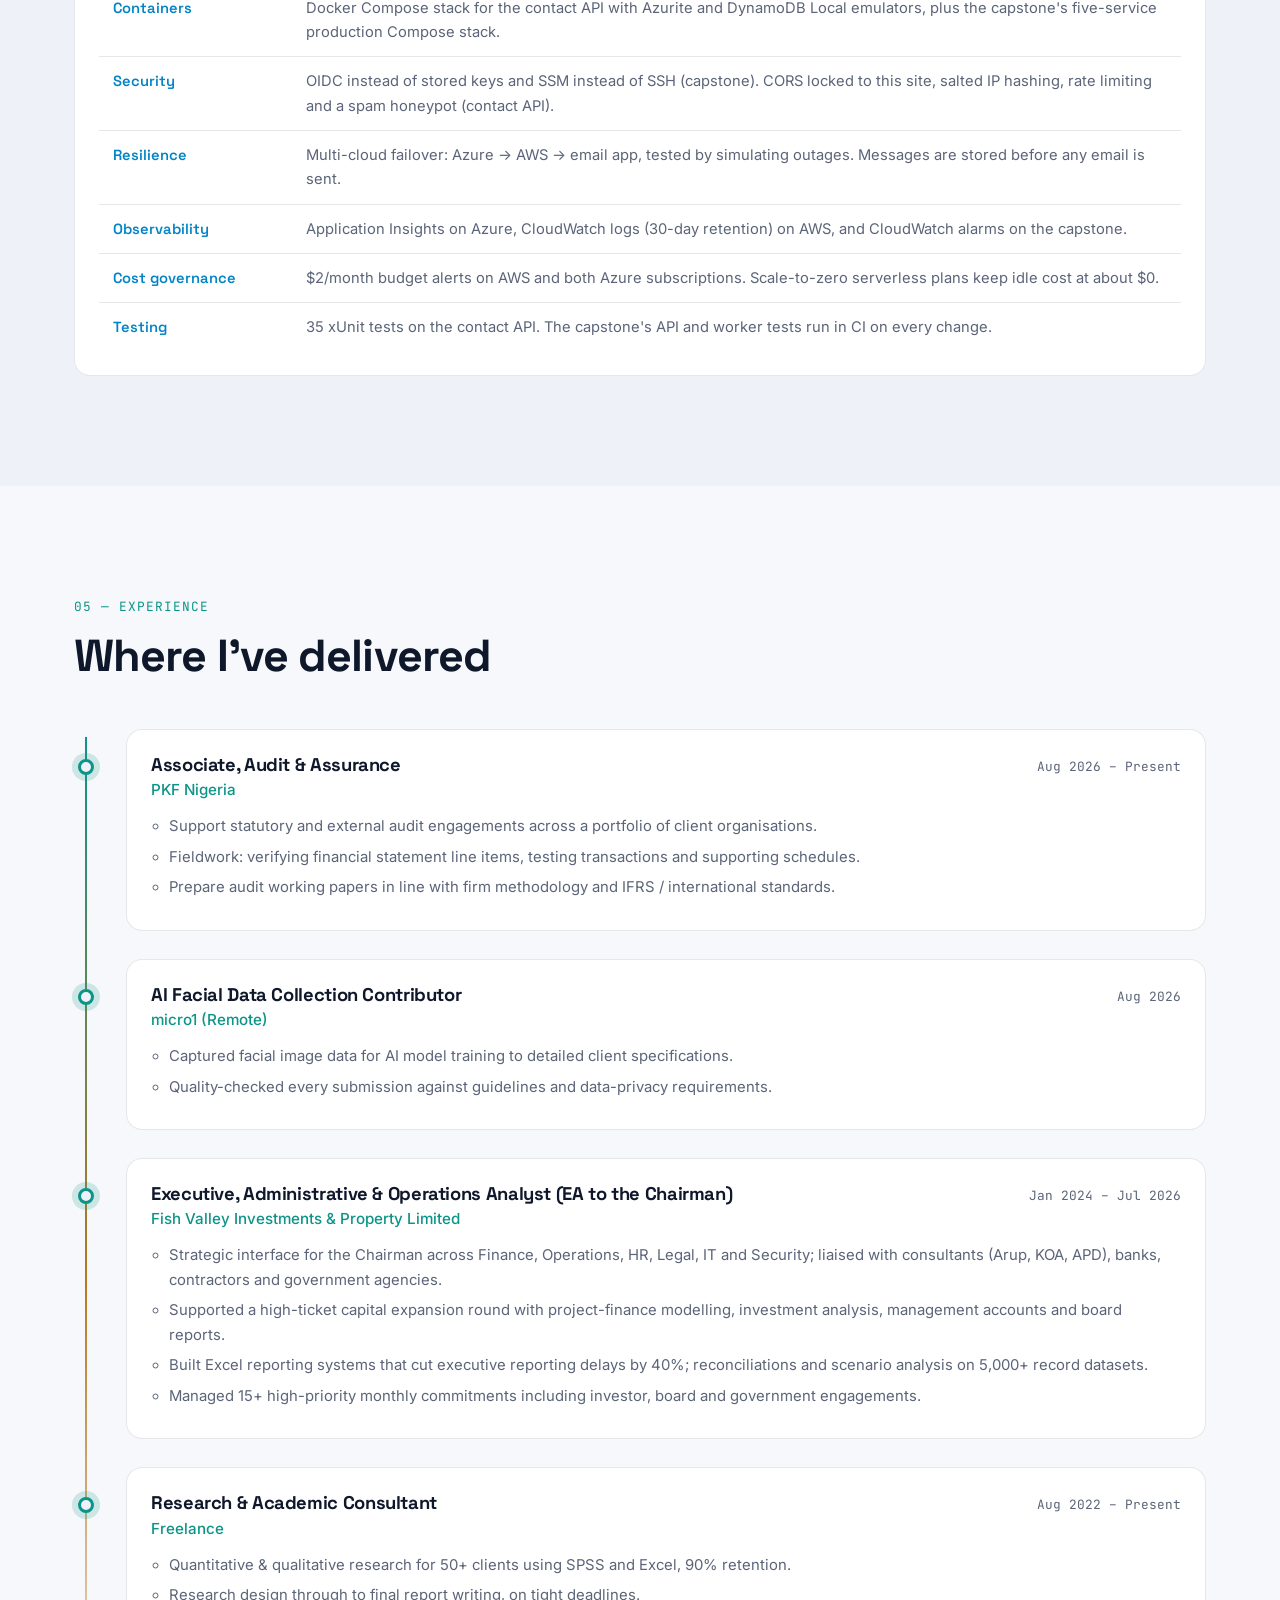
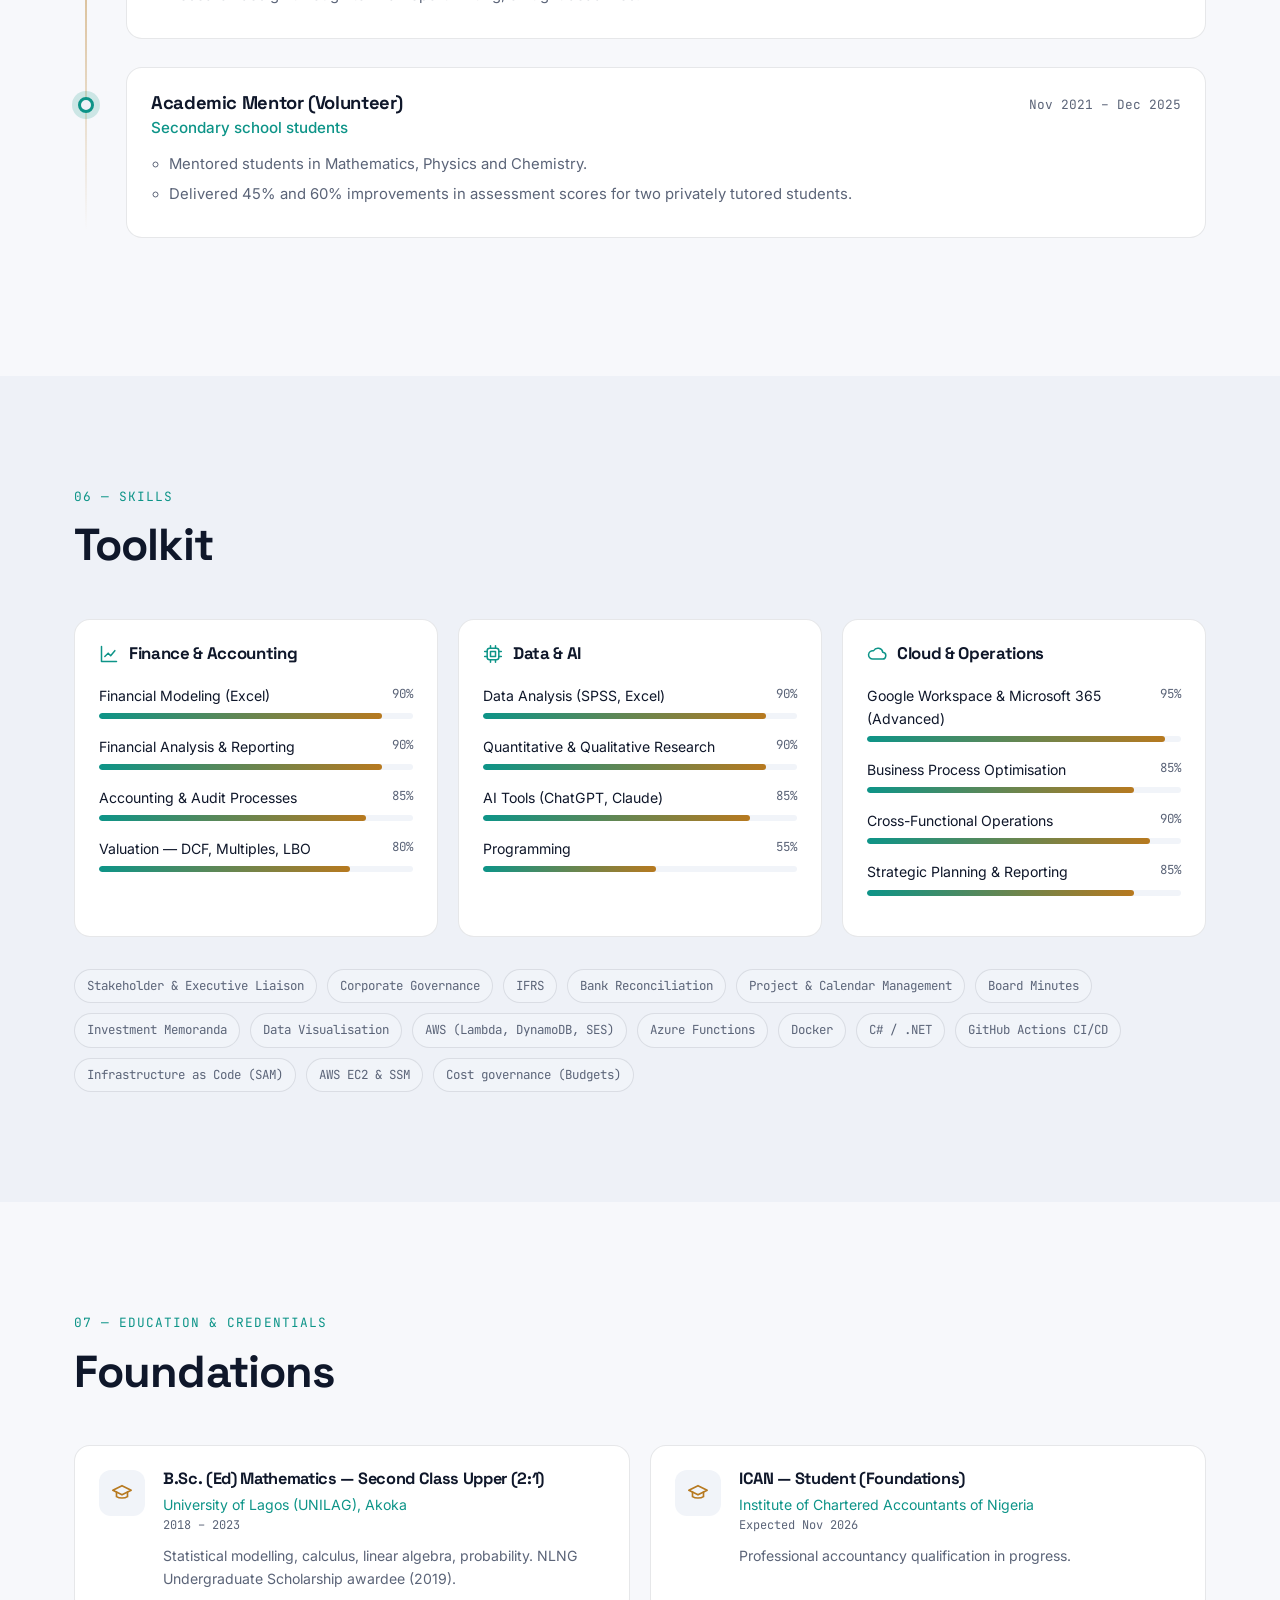
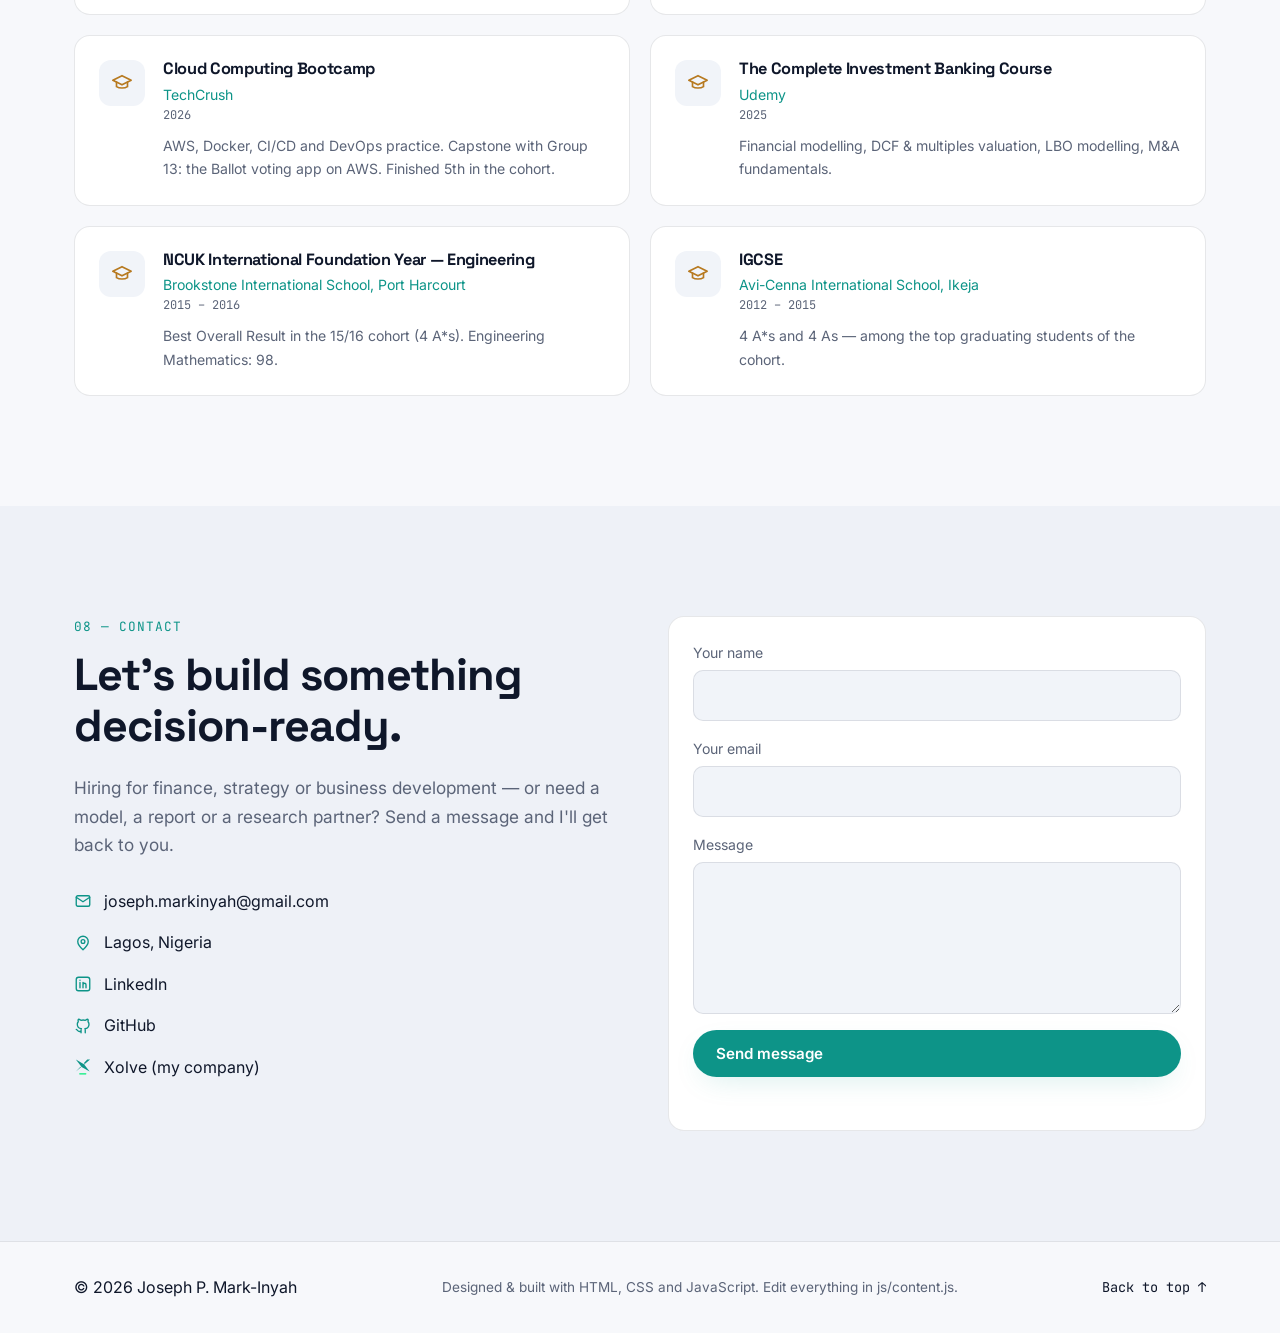
==== commit f0b19c59: "Transparent Xolve logo in the header and browser tab; Xolve link opens in a new tab Co-Authored-By: " ====
--- a/index.html
+++ b/index.html
@@ -5,9 +5,9 @@
   <meta name="viewport" content="width=device-width, initial-scale=1.0" />
   <title>Joseph P. Mark-Inyah — Finance, AI & Cloud Portfolio</title>
   <meta name="description" content="Portfolio of Joseph P. Mark-Inyah: financial modeling, operations analytics, AI-enabled workflows and cloud tools." />
-  <!-- Browser-tab and home-screen icon: the Xolve mark on black (from the Xolve logo kit) -->
-  <link rel="icon" href="assets/favicon.svg?v=xolve" type="image/svg+xml" />
-  <link rel="icon" href="assets/apple-touch-icon.png?v=xolve" type="image/png" sizes="512x512" />
+  <!-- Browser-tab icon: the Xolve mark on a transparent background (black mark on light tabs,
+       white mark on dark tabs). Phone home screens need a solid tile, so apple-touch-icon stays on black. -->
+  <link rel="icon" href="assets/favicon.svg?v=xolve2" type="image/svg+xml" />
   <link rel="apple-touch-icon" href="assets/apple-touch-icon.png?v=xolve" />
   <link rel="canonical" href="https://jaegarp.github.io/" />
 
@@ -40,7 +40,10 @@
   <header class="nav" id="nav">
     <div class="container nav__inner">
       <a href="#top" class="nav__logo" aria-label="Home">
-        <span class="nav__logo-mark"><img src="assets/favicon.svg?v=xolve" alt="" width="38" height="38" /></span>
+        <span class="nav__logo-mark">
+          <img class="logo--on-dark" src="assets/brand/xolve-icon-reversed.svg" alt="" width="36" height="38" />
+          <img class="logo--on-light" src="assets/brand/xolve-icon-primary.svg" alt="" width="36" height="38" />
+        </span>
         <span class="nav__logo-text" data-bind="person.name"></span>
       </a>
       <nav class="nav__links" id="navLinks" aria-label="Main">
@@ -80,7 +83,7 @@
         <div class="hero__meta reveal">
           <span class="mono">📍 <span data-bind="person.location"></span></span>
           <span class="mono" data-bind="person.role"></span>
-          <a class="mono hero__xolve" href="https://xolve-it.github.io/">Founder, Xolve ↗</a>
+          <a class="mono hero__xolve" href="https://xolve-it.github.io/" target="_blank" rel="noopener">Founder, Xolve ↗</a>
         </div>
       </div>
       <div class="container">
--- a/css/style.css
+++ b/css/style.css
@@ -172,10 +172,11 @@
 .nav__inner { display: flex; align-items: center; justify-content: space-between; height: 72px; gap: 16px; }
 .nav__logo { display: flex; align-items: center; gap: 12px; font-family: var(--font-display); font-weight: 600; }
 .nav__logo-mark {
-  width: 38px; height: 38px; border-radius: 11px; display: grid; place-items: center; overflow: hidden;
-  background: #0A0A0A; box-shadow: 0 0 0 1px rgba(255, 255, 255, .12);
-}
-.nav__logo-mark img { width: 100%; height: 100%; display: block; }
+  width: 36px; height: 38px; display: grid; place-items: center; background: none;
+}
+/* Xolve mark on a transparent background: white mark in dark theme, black mark in light theme */
+.nav__logo-mark img { grid-area: 1 / 1; width: 100%; height: 100%; display: block; }
+[data-theme="dark"] .logo--on-light, [data-theme="light"] .logo--on-dark { display: none; }
 .hero__xolve { color: inherit; text-decoration: none; padding-bottom: 2px; background: linear-gradient(#00F07A, #00F07A) 0 100% / 100% 2px no-repeat; }
 .hero__xolve:hover { background-size: 100% 100%; color: #0A0A0A; }
 .nav__links { display: flex; align-items: center; gap: 28px; font-size: .93rem; }
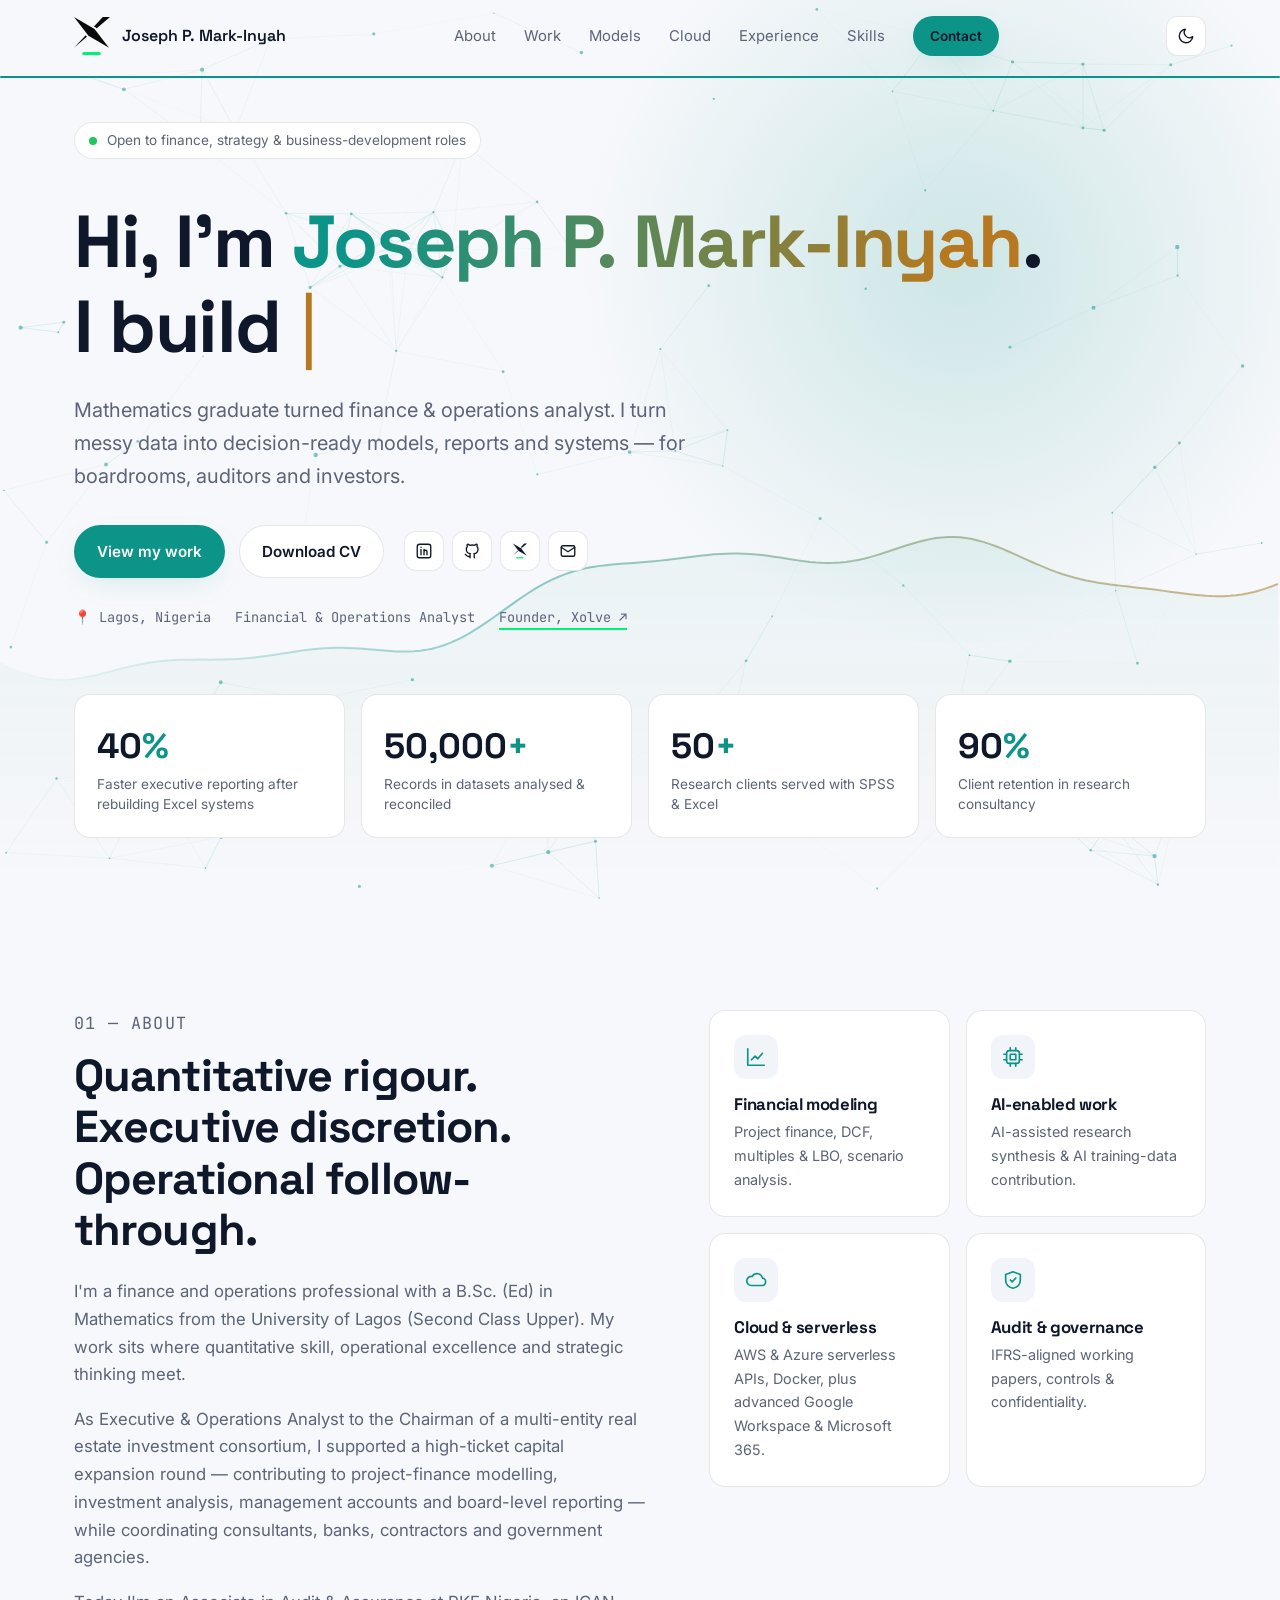
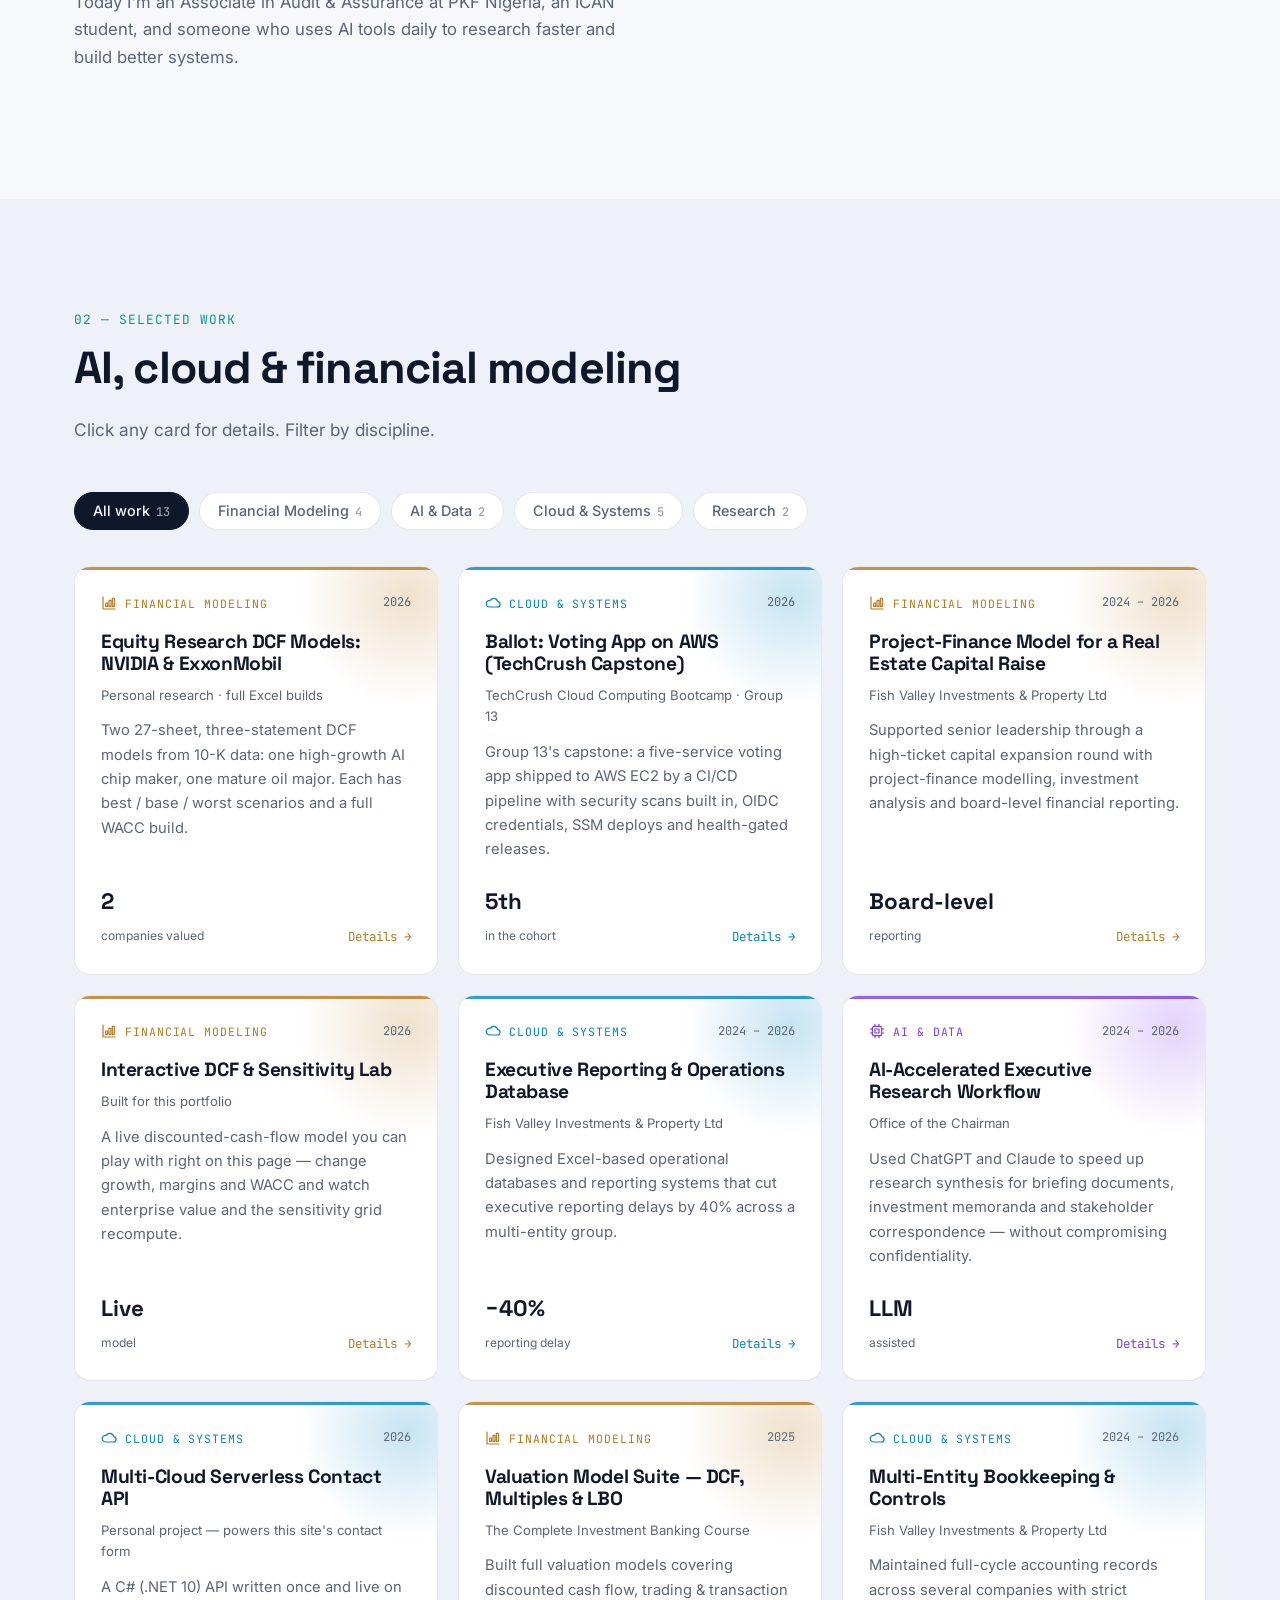
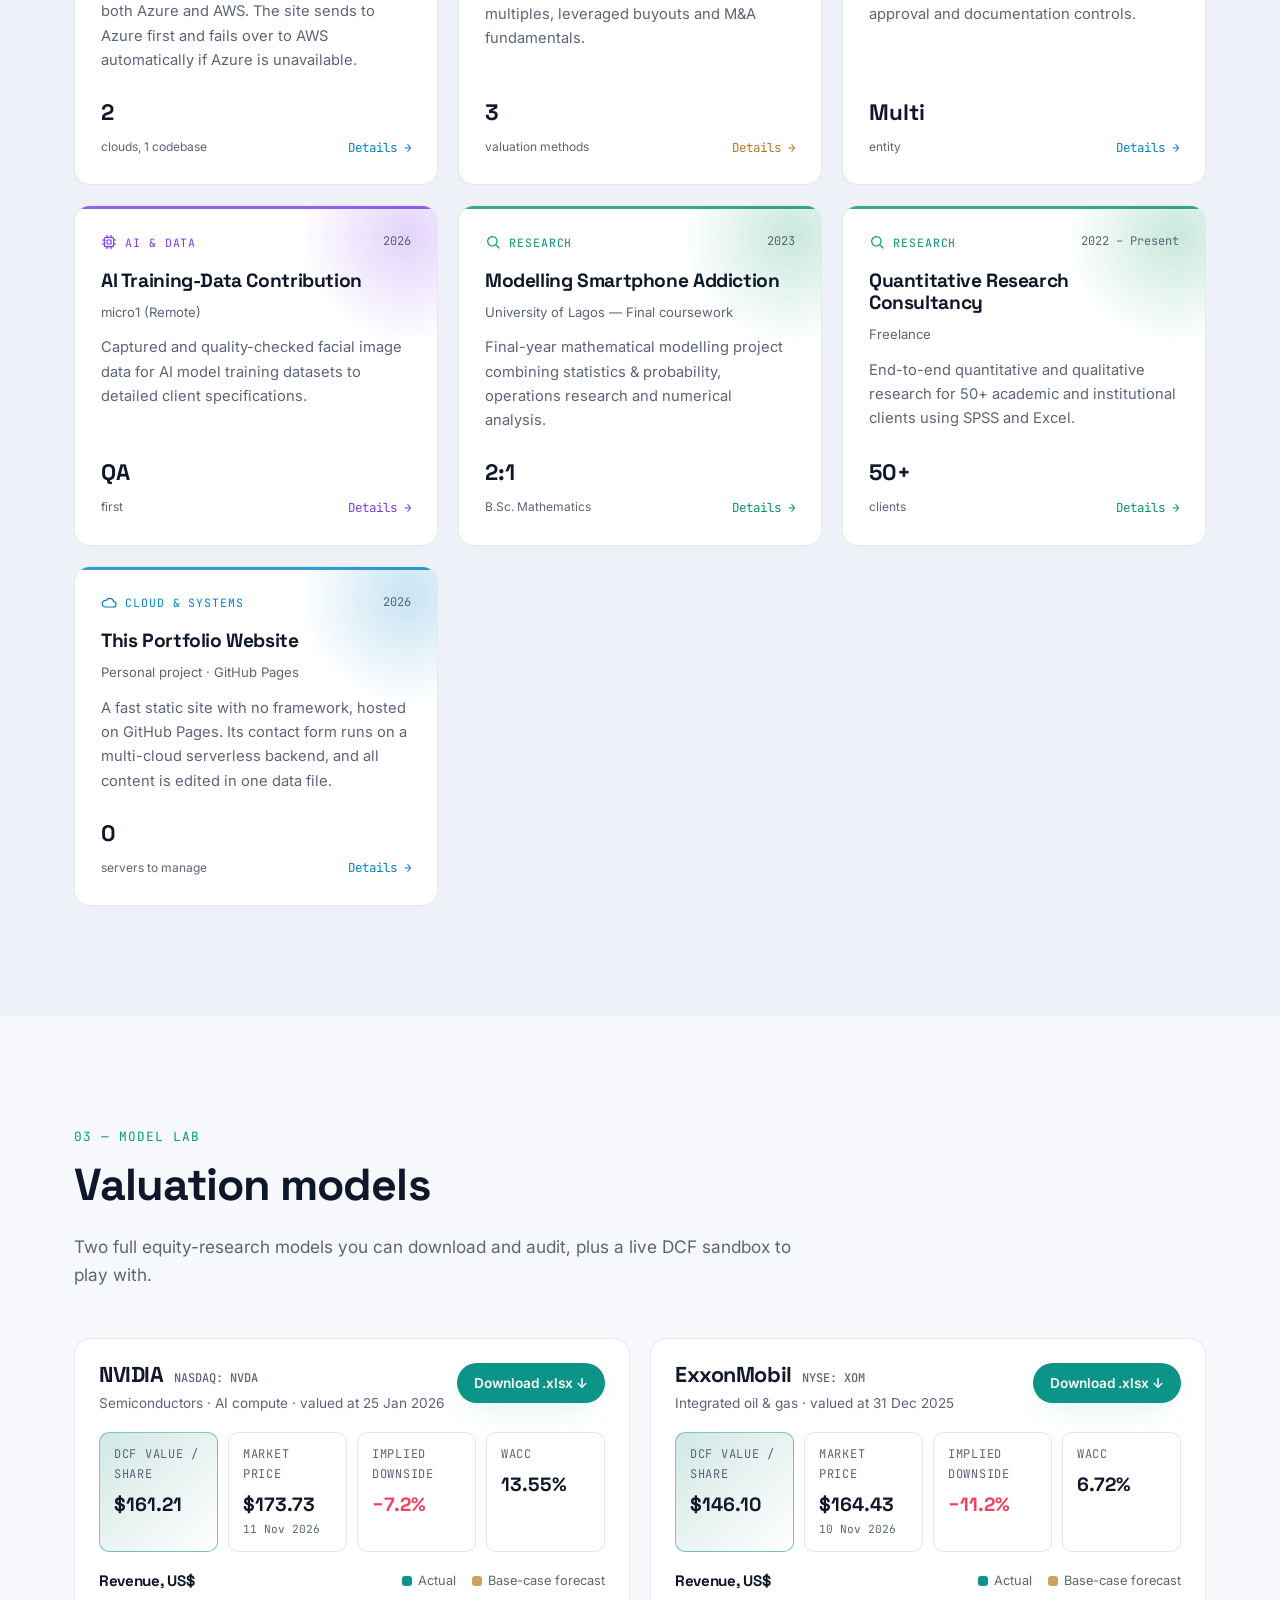
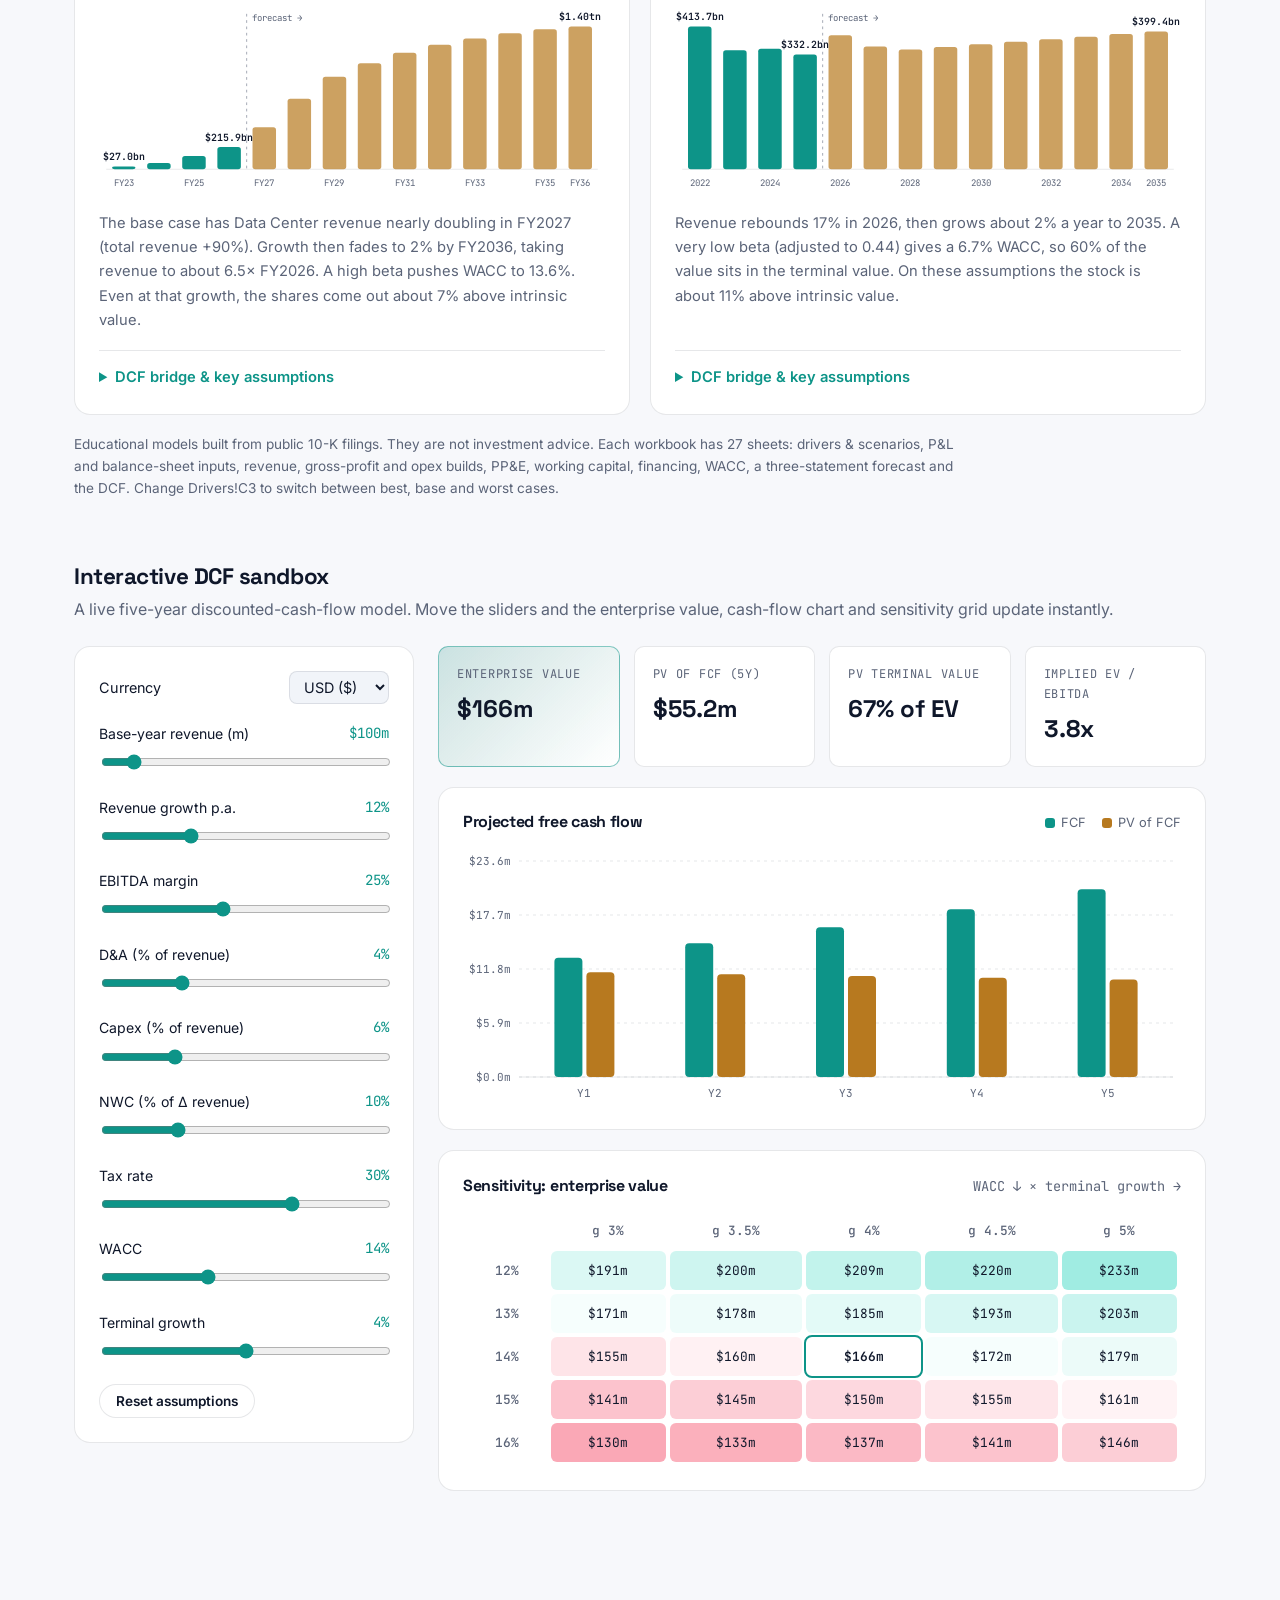
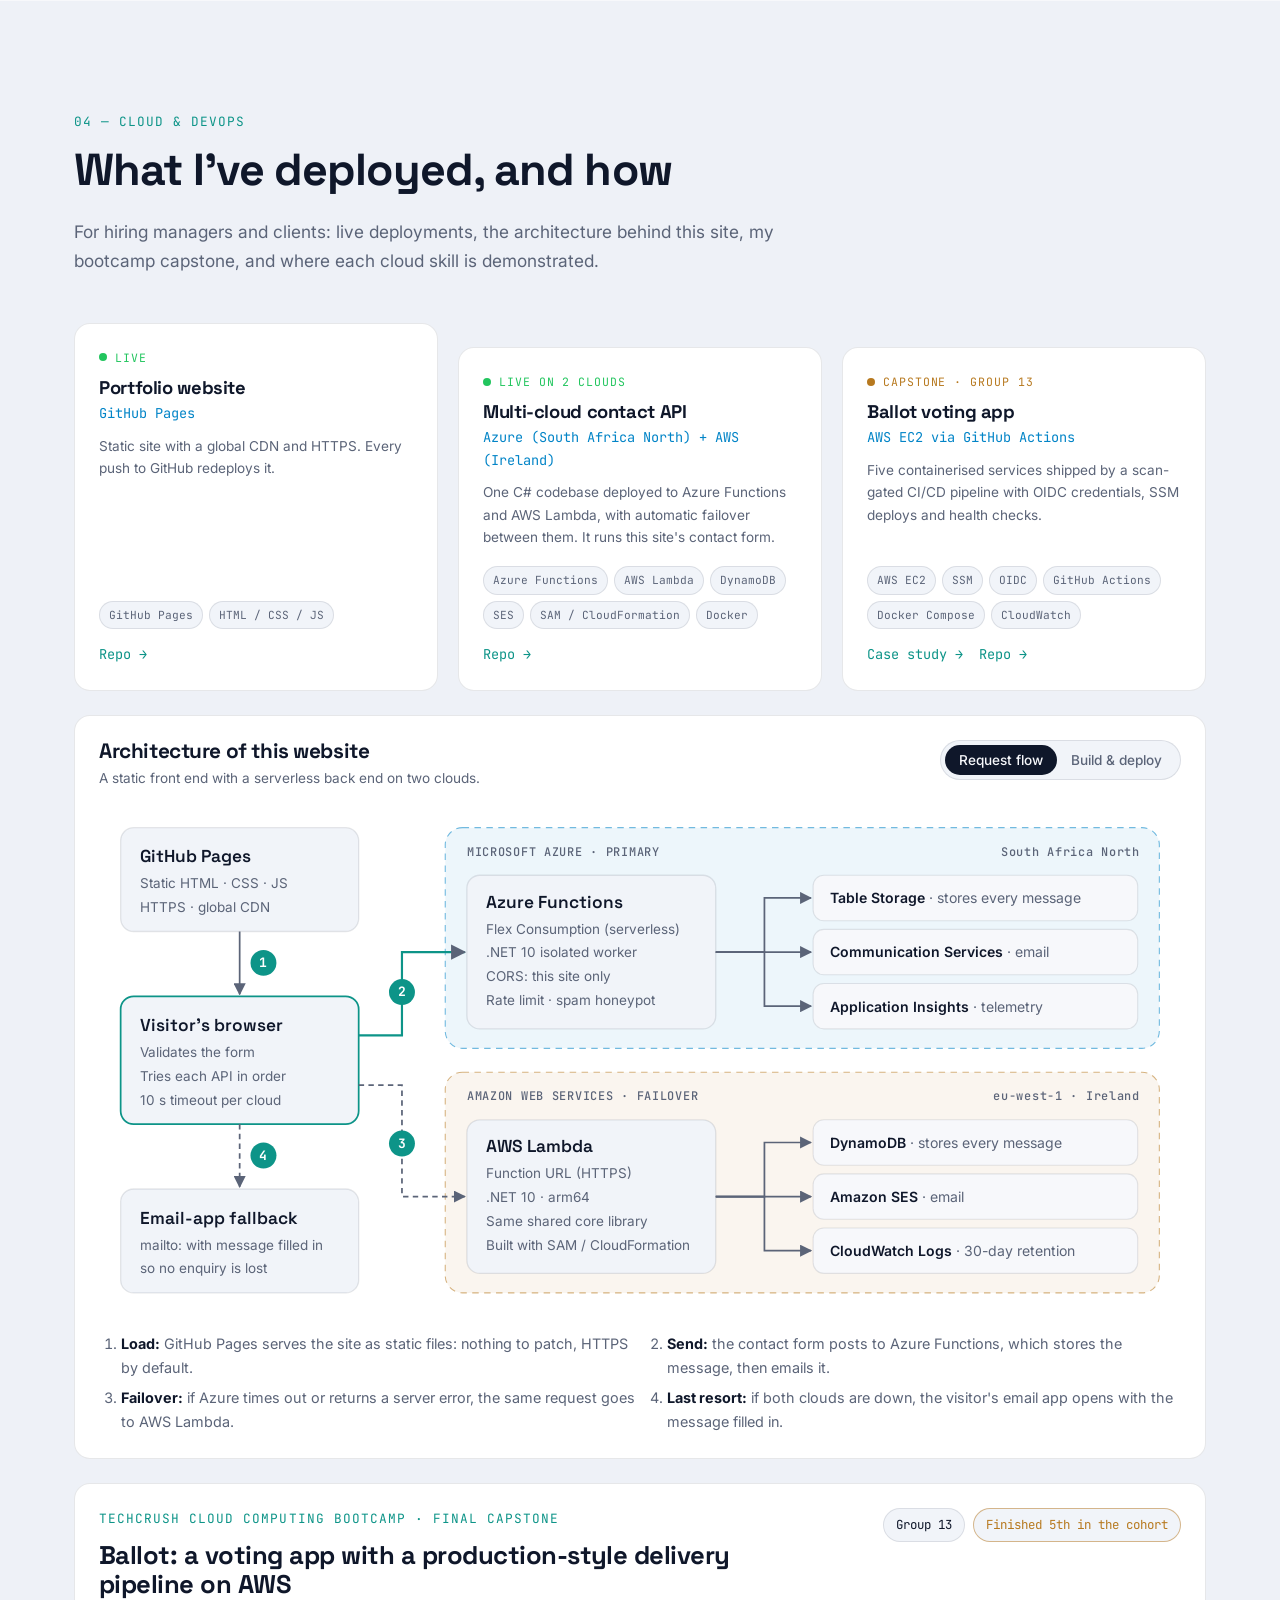
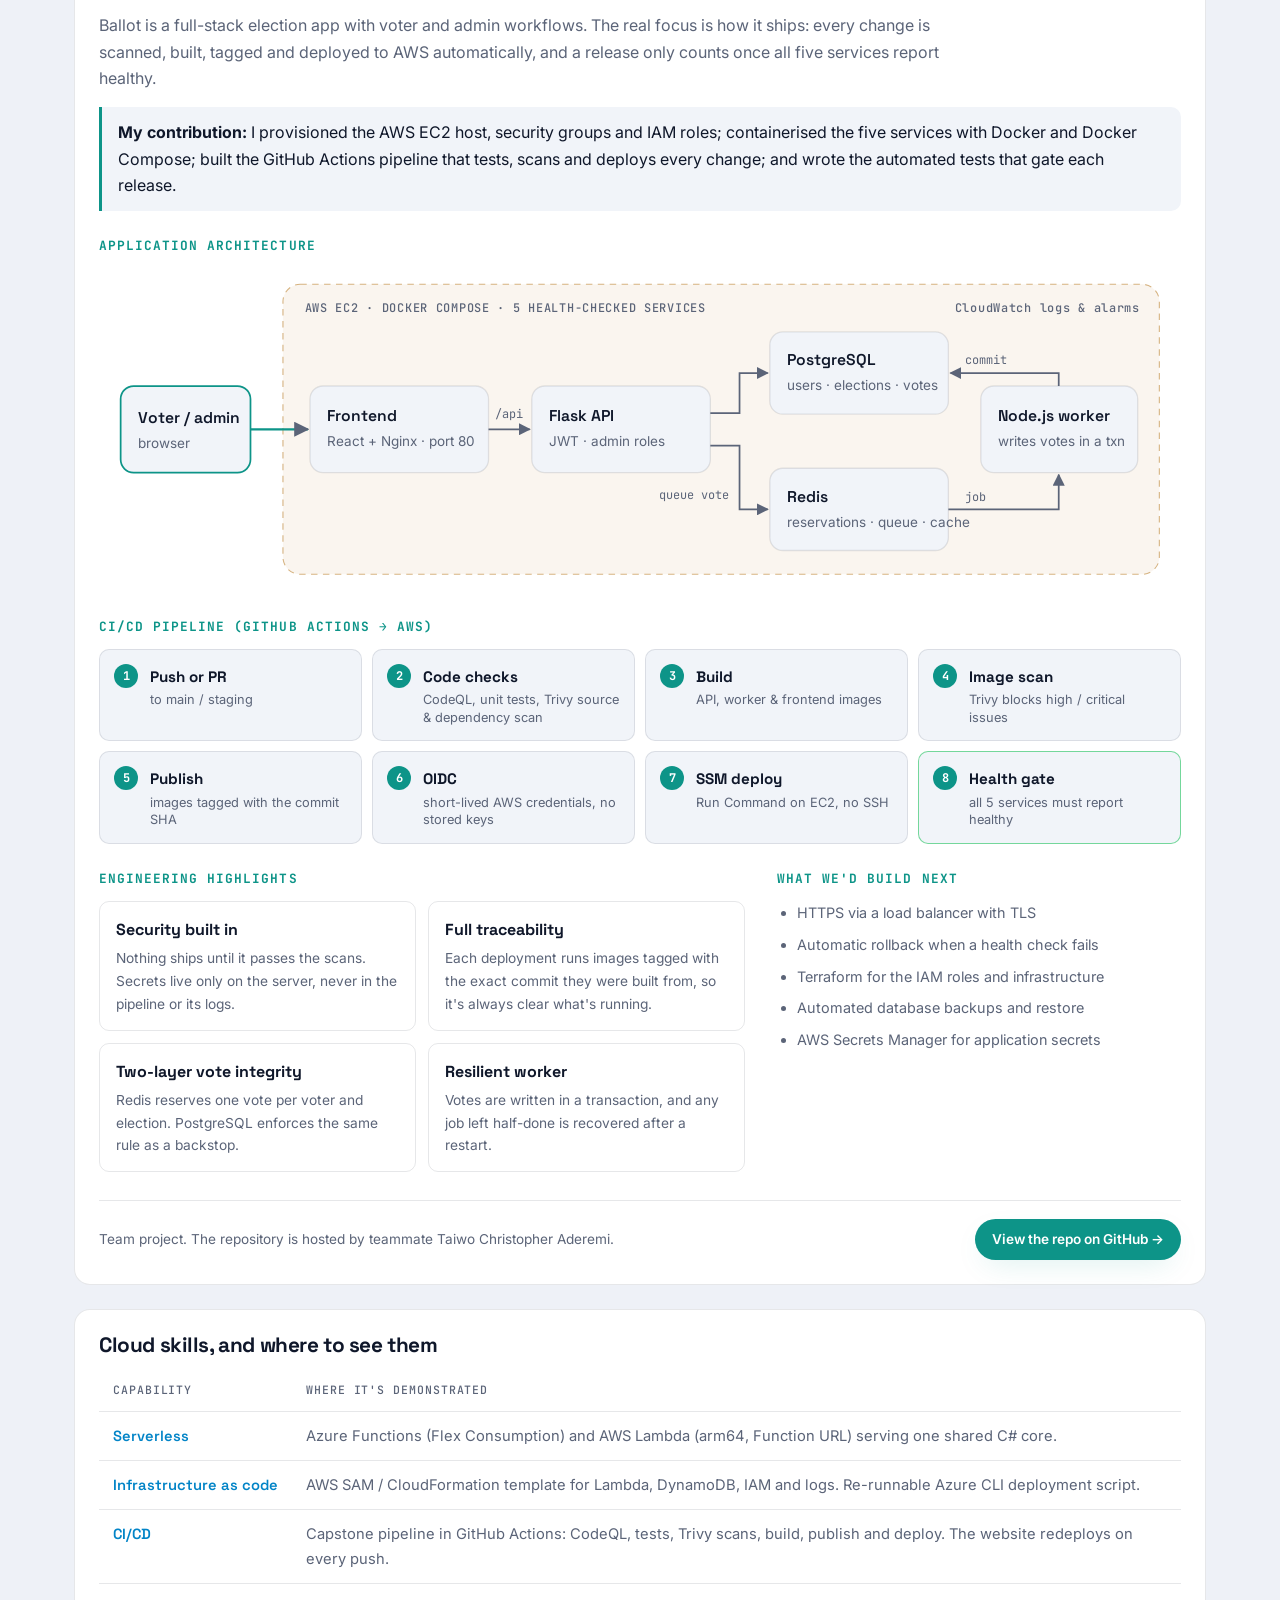
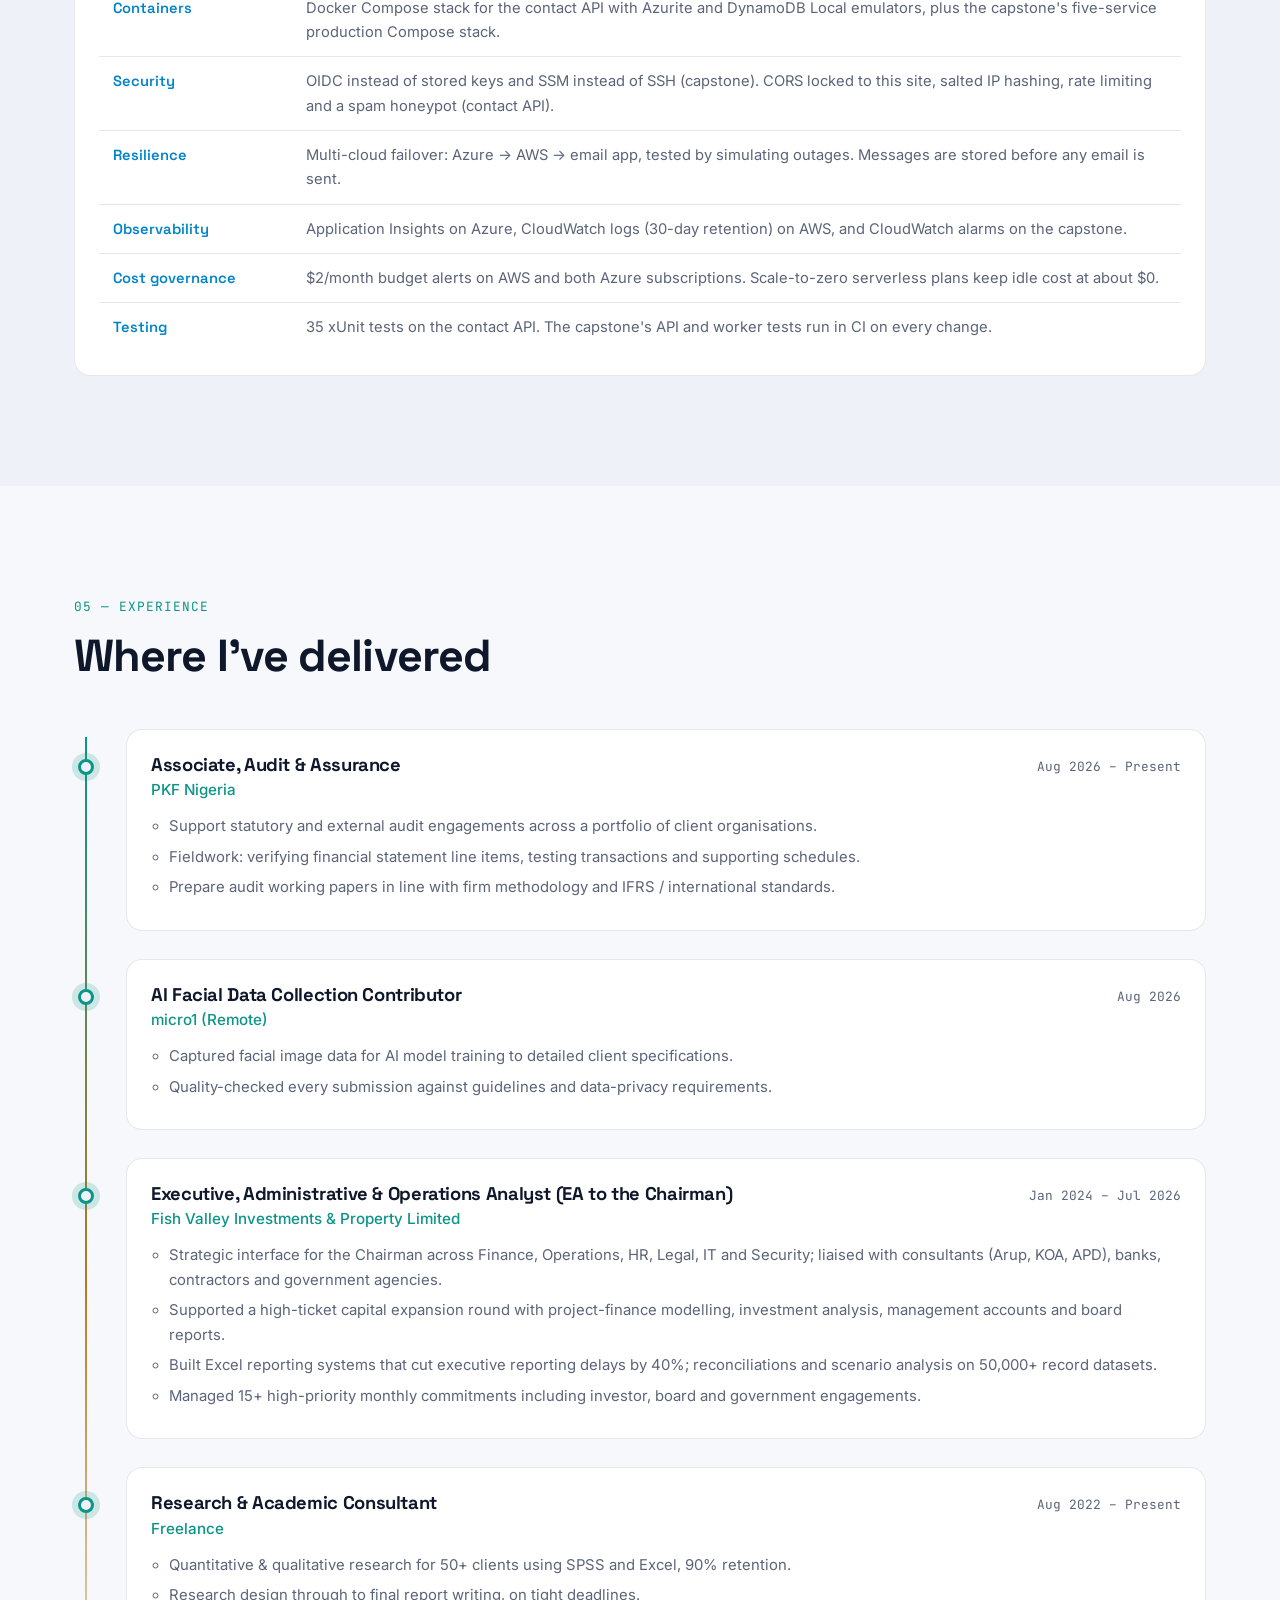
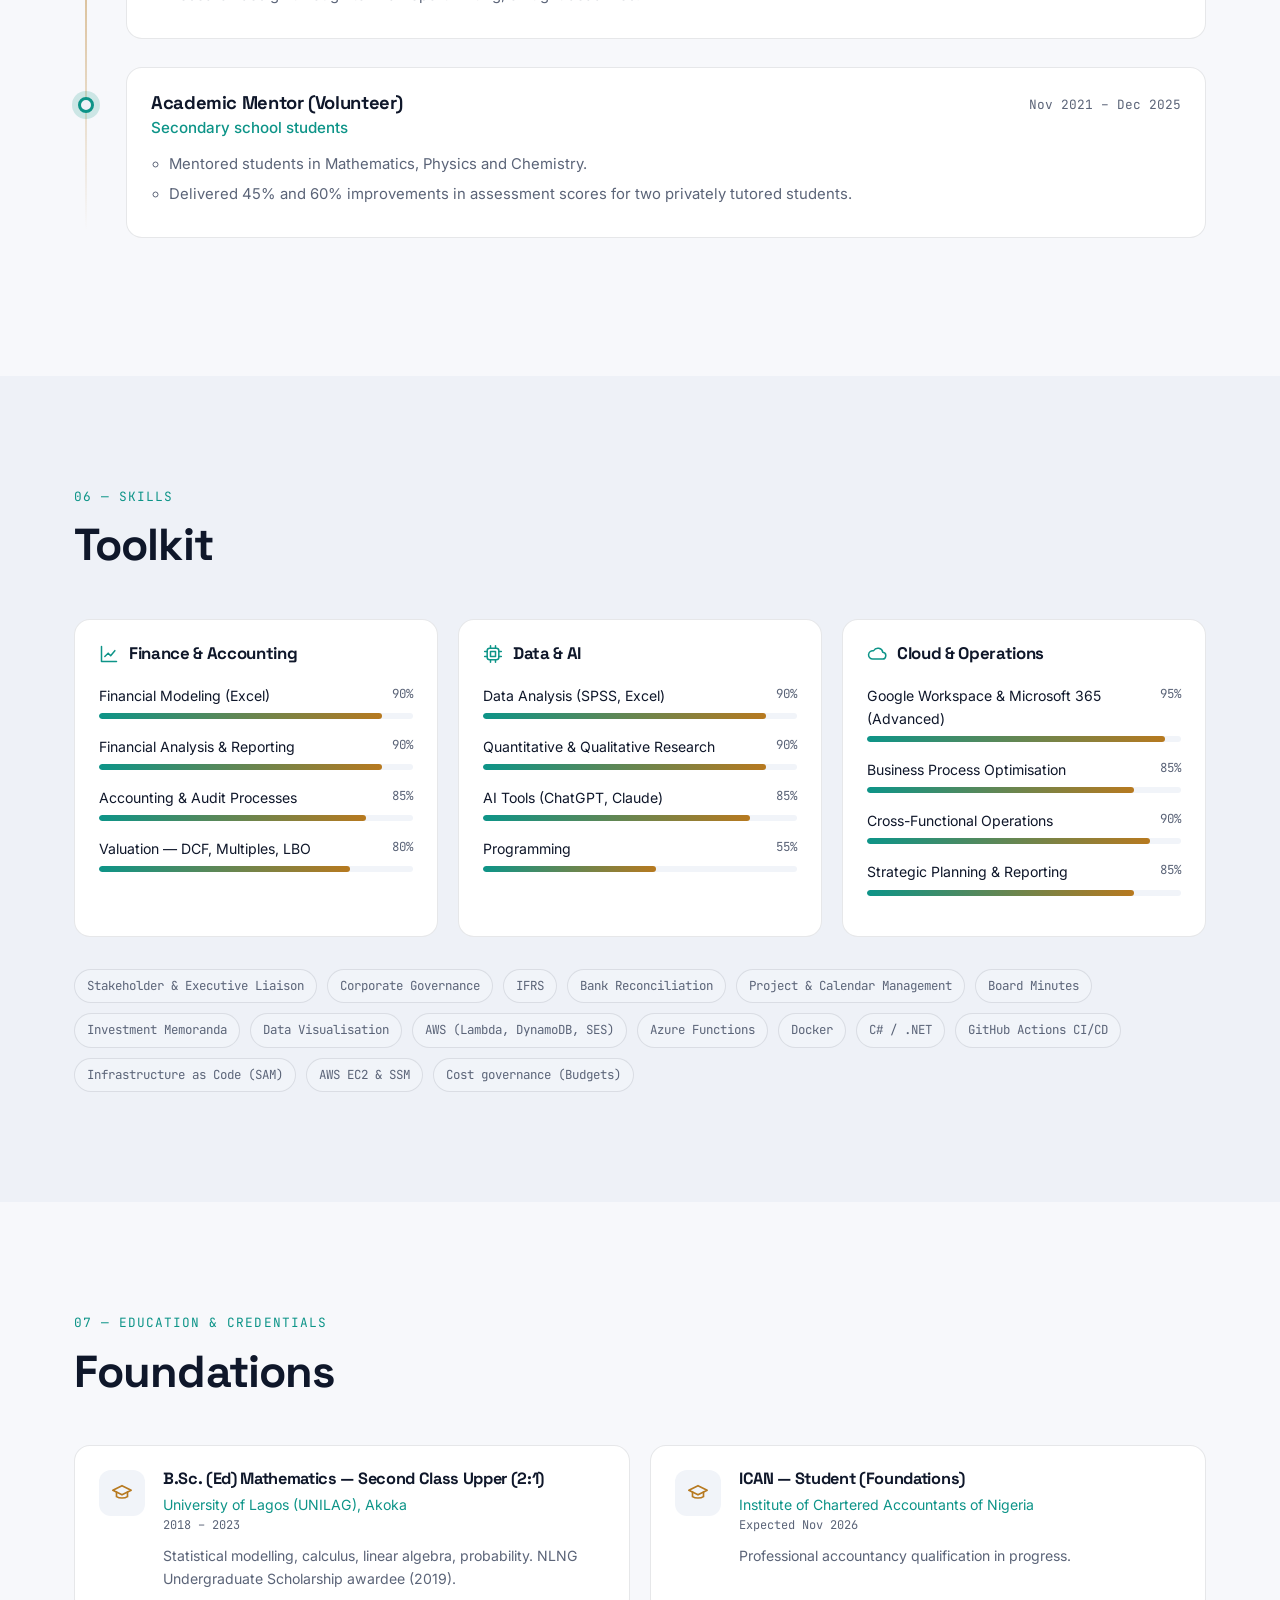
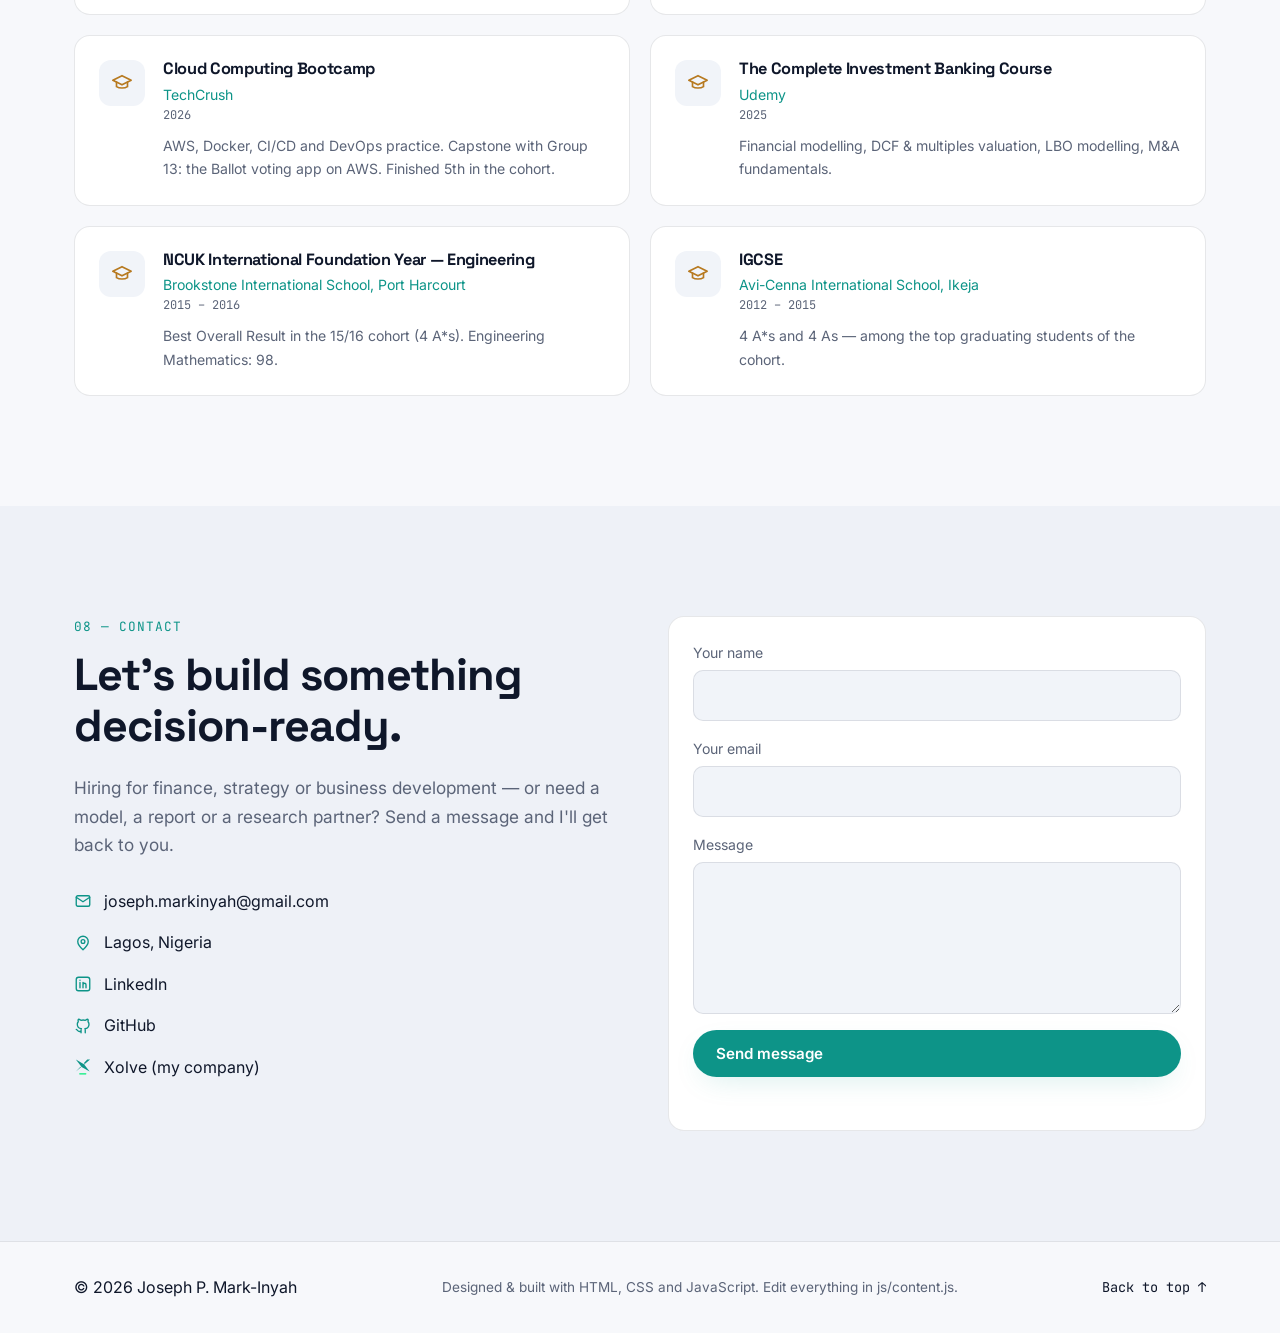
==== commit b3947f75: "Use the Cloudflare Pages addresses (jaegarp.pages.dev, xolve-at8.pages.dev); GitHub Pages stays as b" ====
--- a/index.html
+++ b/index.html
@@ -9,24 +9,24 @@
        white mark on dark tabs). Phone home screens need a solid tile, so apple-touch-icon stays on black. -->
   <link rel="icon" href="assets/favicon.svg?v=xolve2" type="image/svg+xml" />
   <link rel="apple-touch-icon" href="assets/apple-touch-icon.png?v=xolve" />
-  <link rel="canonical" href="https://jaegarp.github.io/" />
+  <link rel="canonical" href="https://jaegarp.pages.dev/" />
 
   <!-- Social preview (LinkedIn, WhatsApp, X, Slack…). These must stay as static HTML:
        link-preview bots do not run JavaScript. If your domain changes, update the URLs here.
        Image source: tools/og-card.html (see README → "Social preview image"). -->
   <meta property="og:type" content="website" />
-  <meta property="og:url" content="https://jaegarp.github.io/" />
+  <meta property="og:url" content="https://jaegarp.pages.dev/" />
   <meta property="og:site_name" content="Joseph P. Mark-Inyah" />
   <meta property="og:title" content="Joseph P. Mark-Inyah — Finance, AI & Cloud Portfolio" />
   <meta property="og:description" content="Financial & Operations Analyst. Selected work in financial modeling, AI-enabled workflows and cloud reporting — NVIDIA &amp; ExxonMobil DCF models, a multi-cloud (Azure + AWS) serverless API and a CI/CD capstone on AWS." />
-  <meta property="og:image" content="https://jaegarp.github.io/assets/og-image.png" />
+  <meta property="og:image" content="https://jaegarp.pages.dev/assets/og-image.png" />
   <meta property="og:image:width" content="1200" />
   <meta property="og:image:height" content="627" />
   <meta property="og:image:alt" content="Joseph P. Mark-Inyah — Financial & Operations Analyst. Financial Modeling, AI, Cloud." />
   <meta name="twitter:card" content="summary_large_image" />
   <meta name="twitter:title" content="Joseph P. Mark-Inyah — Finance, AI & Cloud Portfolio" />
   <meta name="twitter:description" content="Financial modeling, AI-enabled workflows and cloud reporting — plus a live DCF valuation model." />
-  <meta name="twitter:image" content="https://jaegarp.github.io/assets/og-image.png" />
+  <meta name="twitter:image" content="https://jaegarp.pages.dev/assets/og-image.png" />
 
   <!-- Fonts (change here + the --font-* variables in css/style.css) -->
   <link rel="preconnect" href="https://fonts.googleapis.com" />
@@ -83,7 +83,7 @@
         <div class="hero__meta reveal">
           <span class="mono">📍 <span data-bind="person.location"></span></span>
           <span class="mono" data-bind="person.role"></span>
-          <a class="mono hero__xolve" href="https://xolve-it.github.io/" target="_blank" rel="noopener">Founder, Xolve ↗</a>
+          <a class="mono hero__xolve" href="https://xolve-at8.pages.dev/" target="_blank" rel="noopener">Founder, Xolve ↗</a>
         </div>
       </div>
       <div class="container">
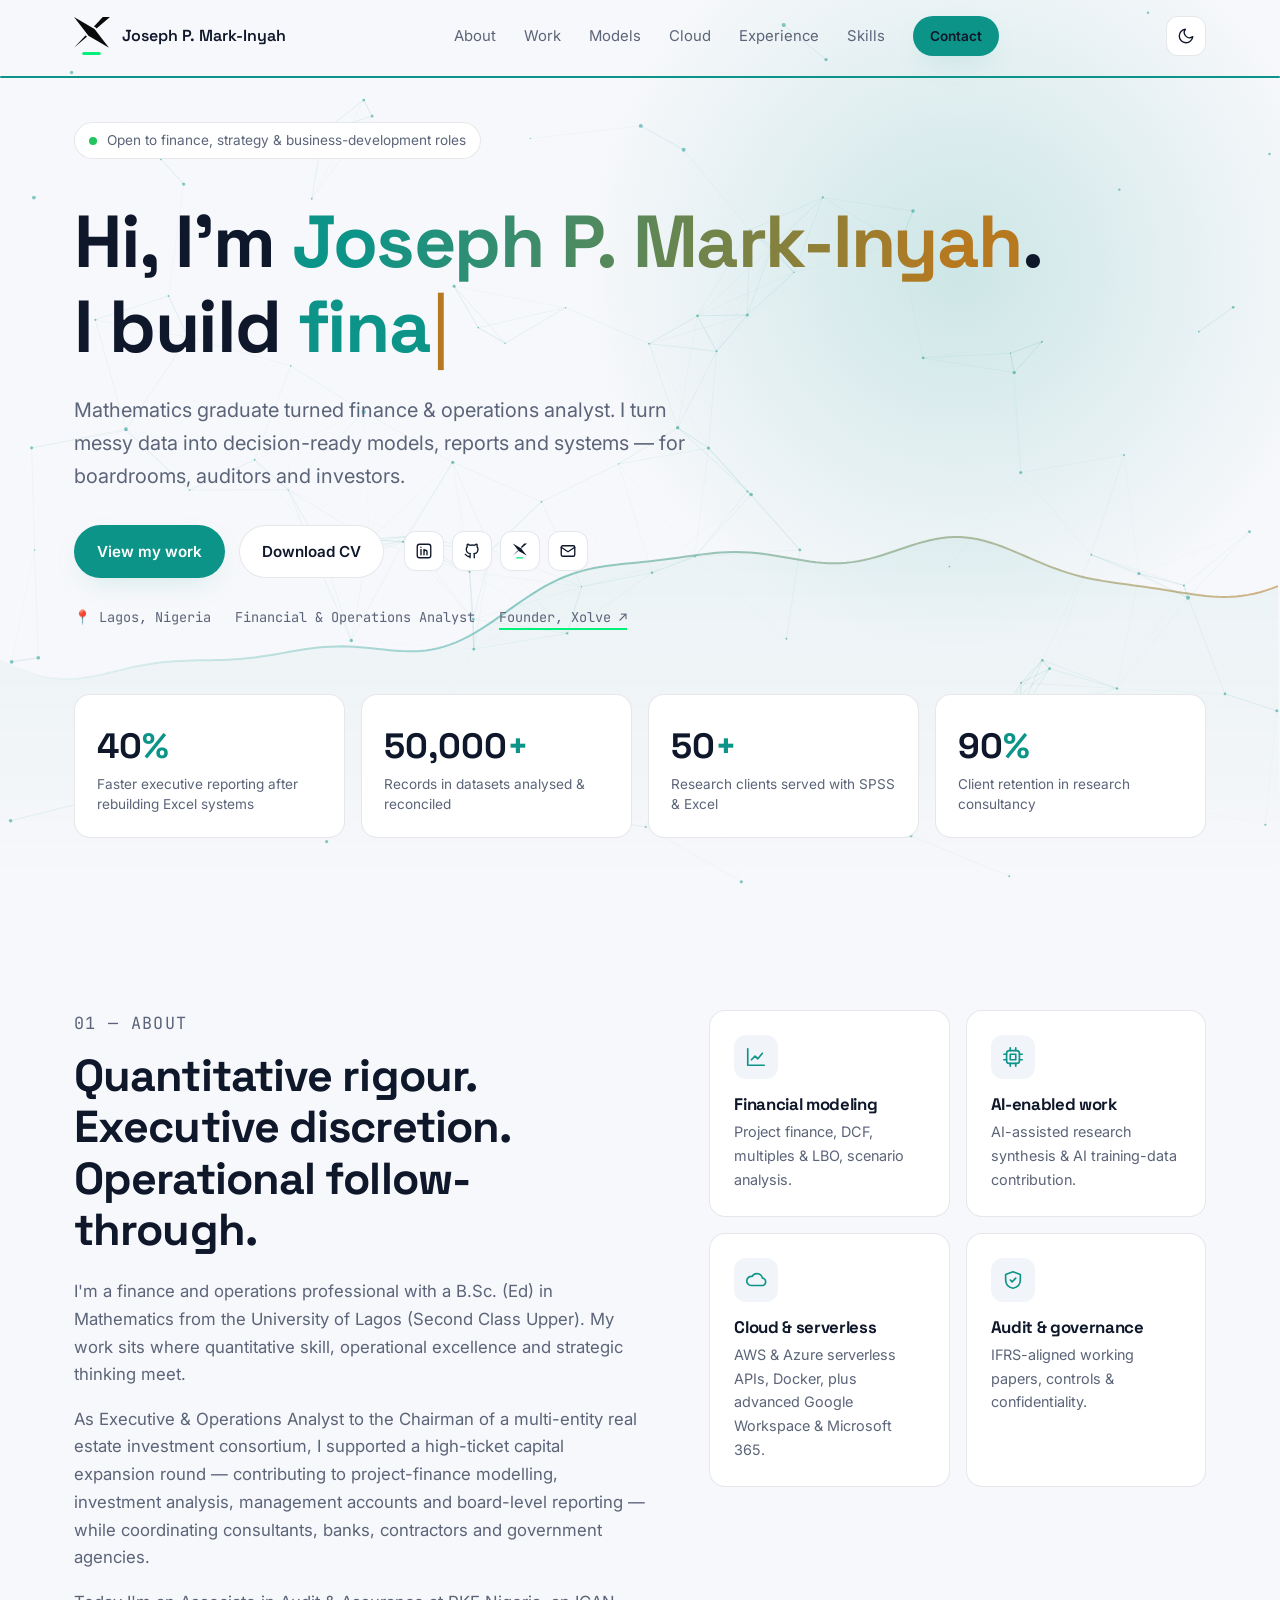
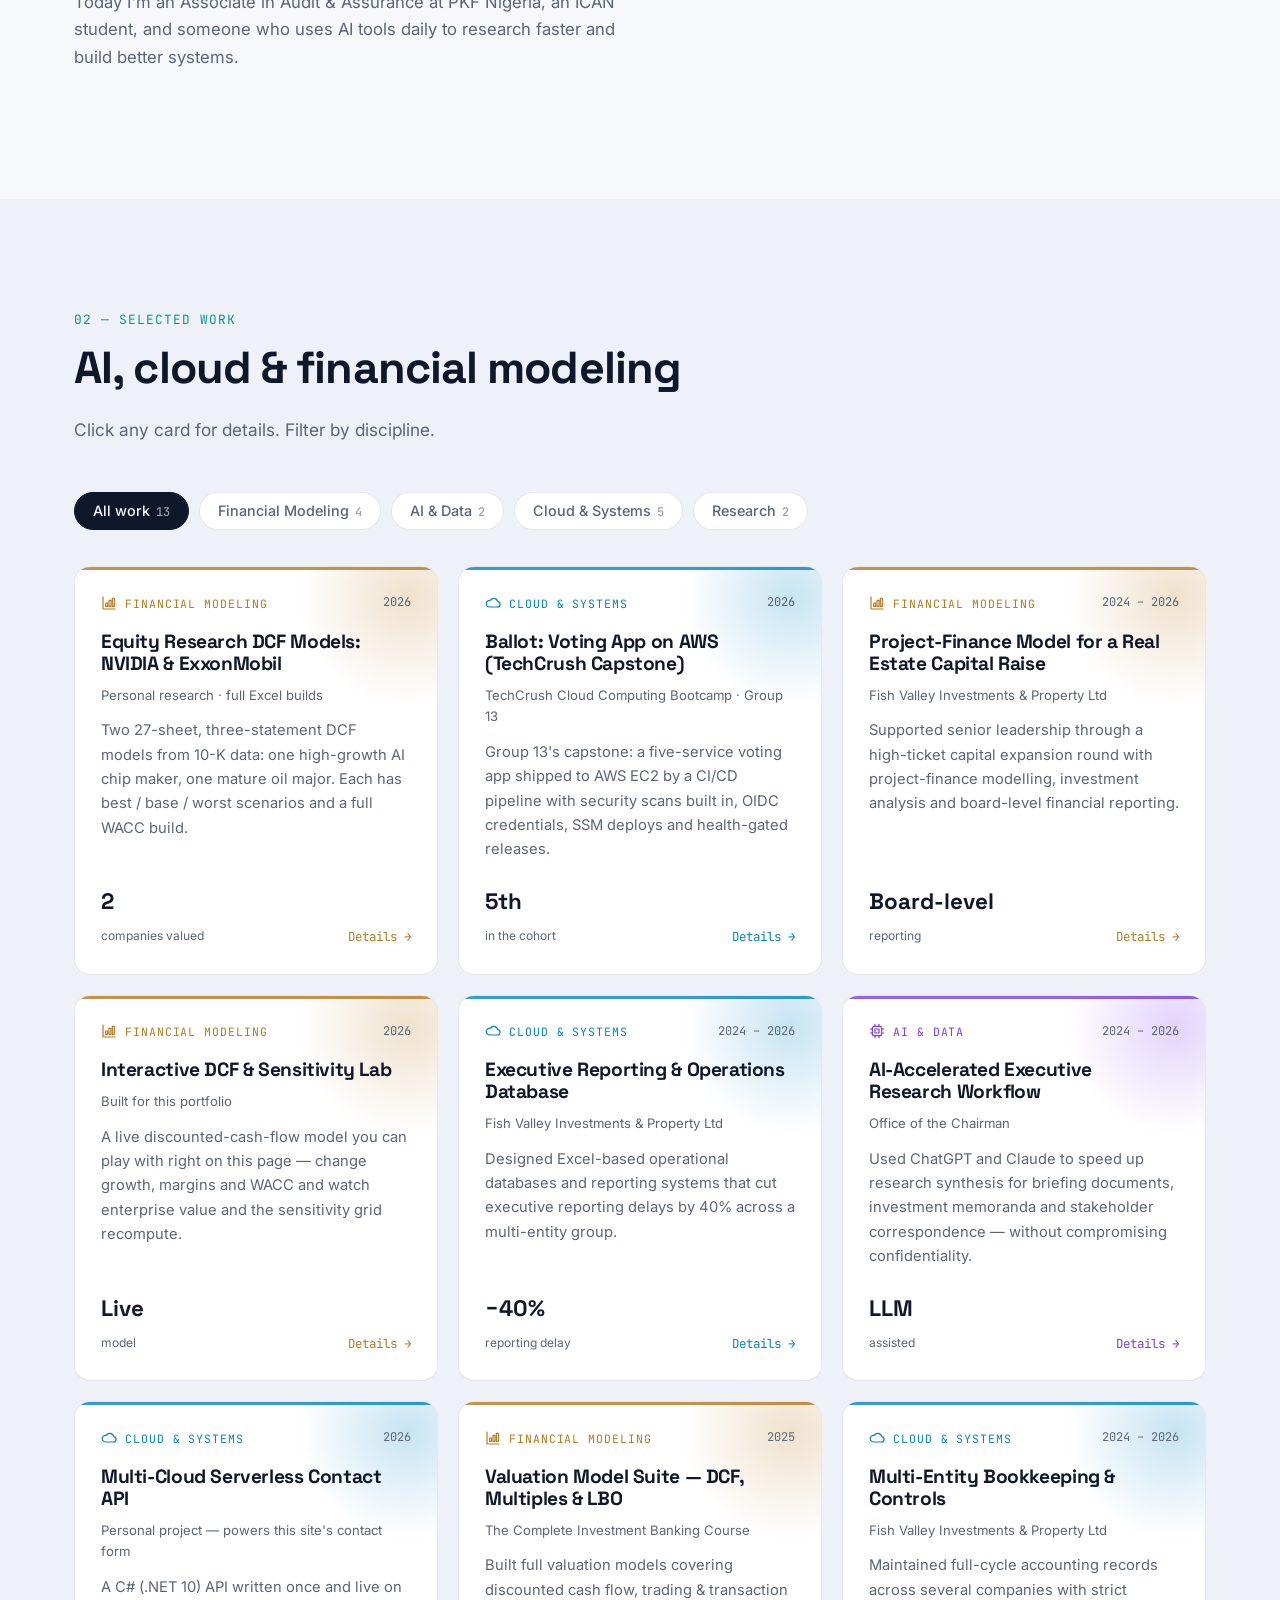
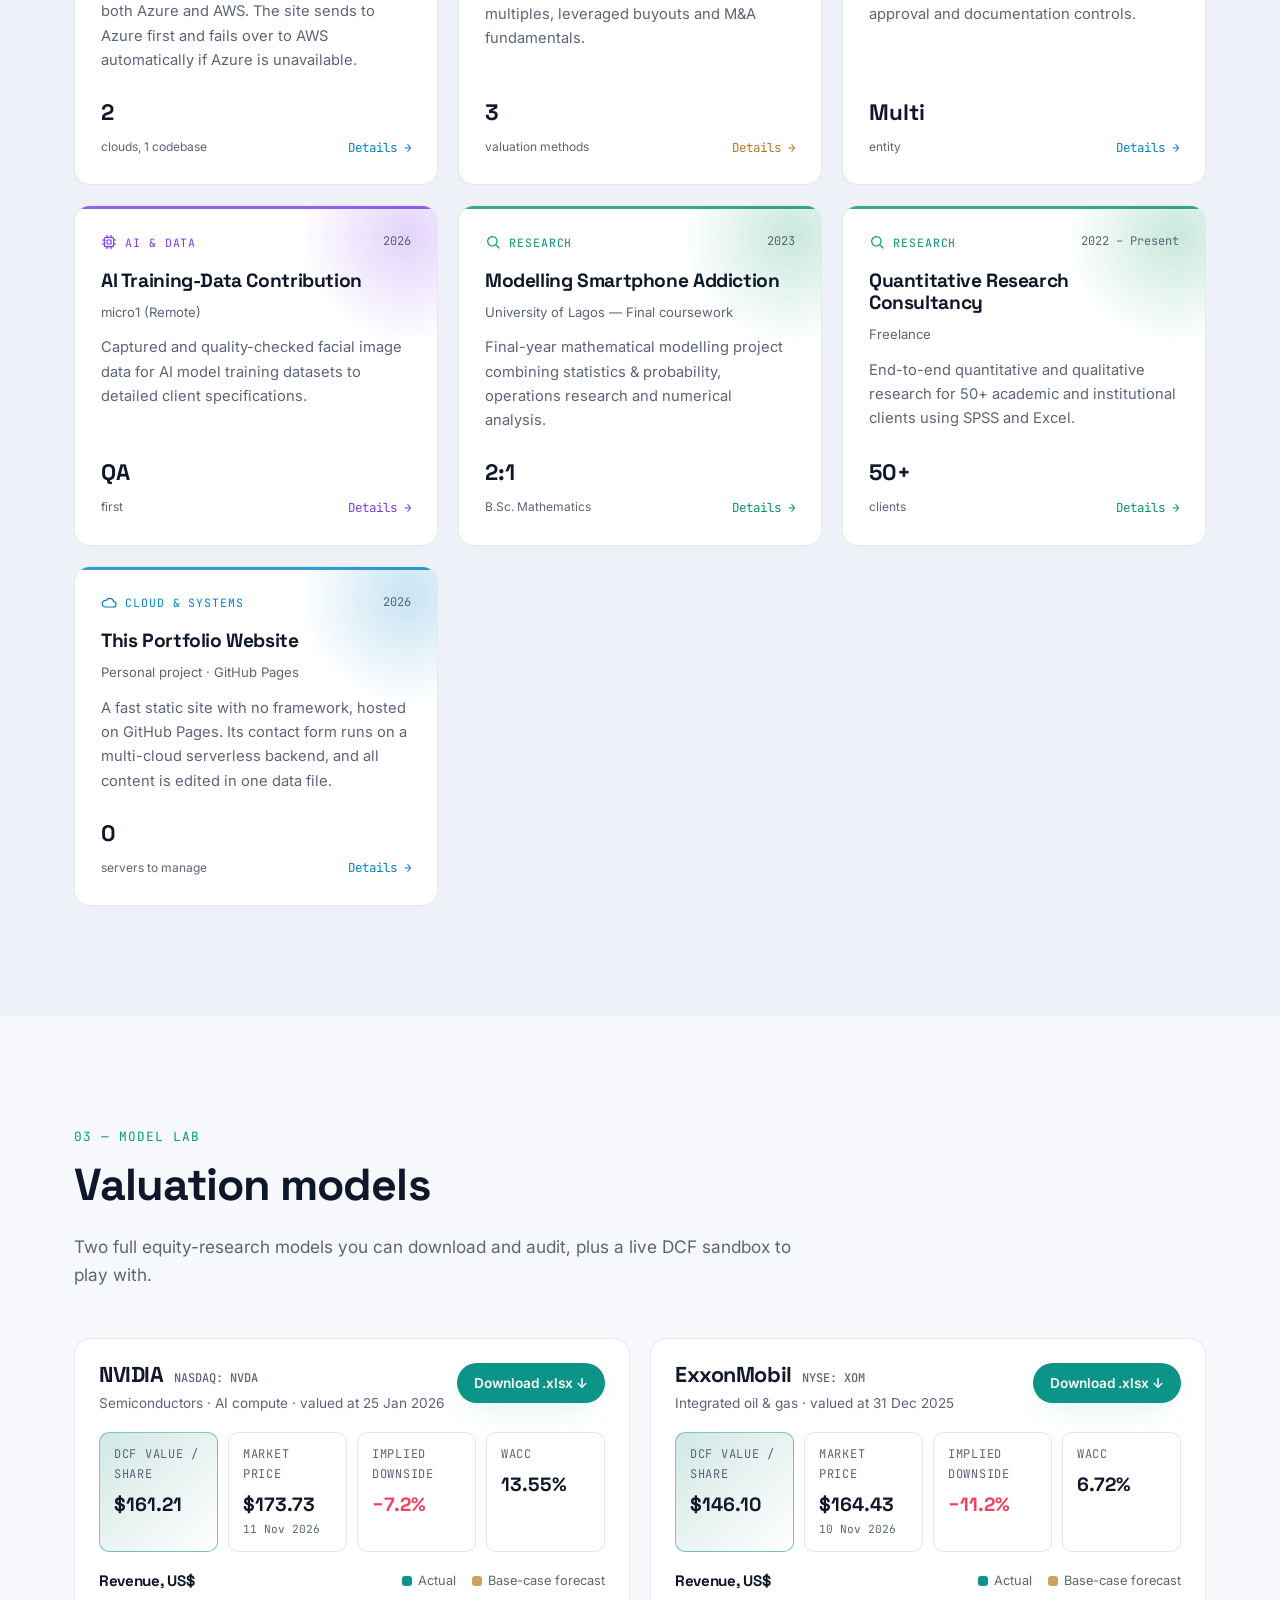
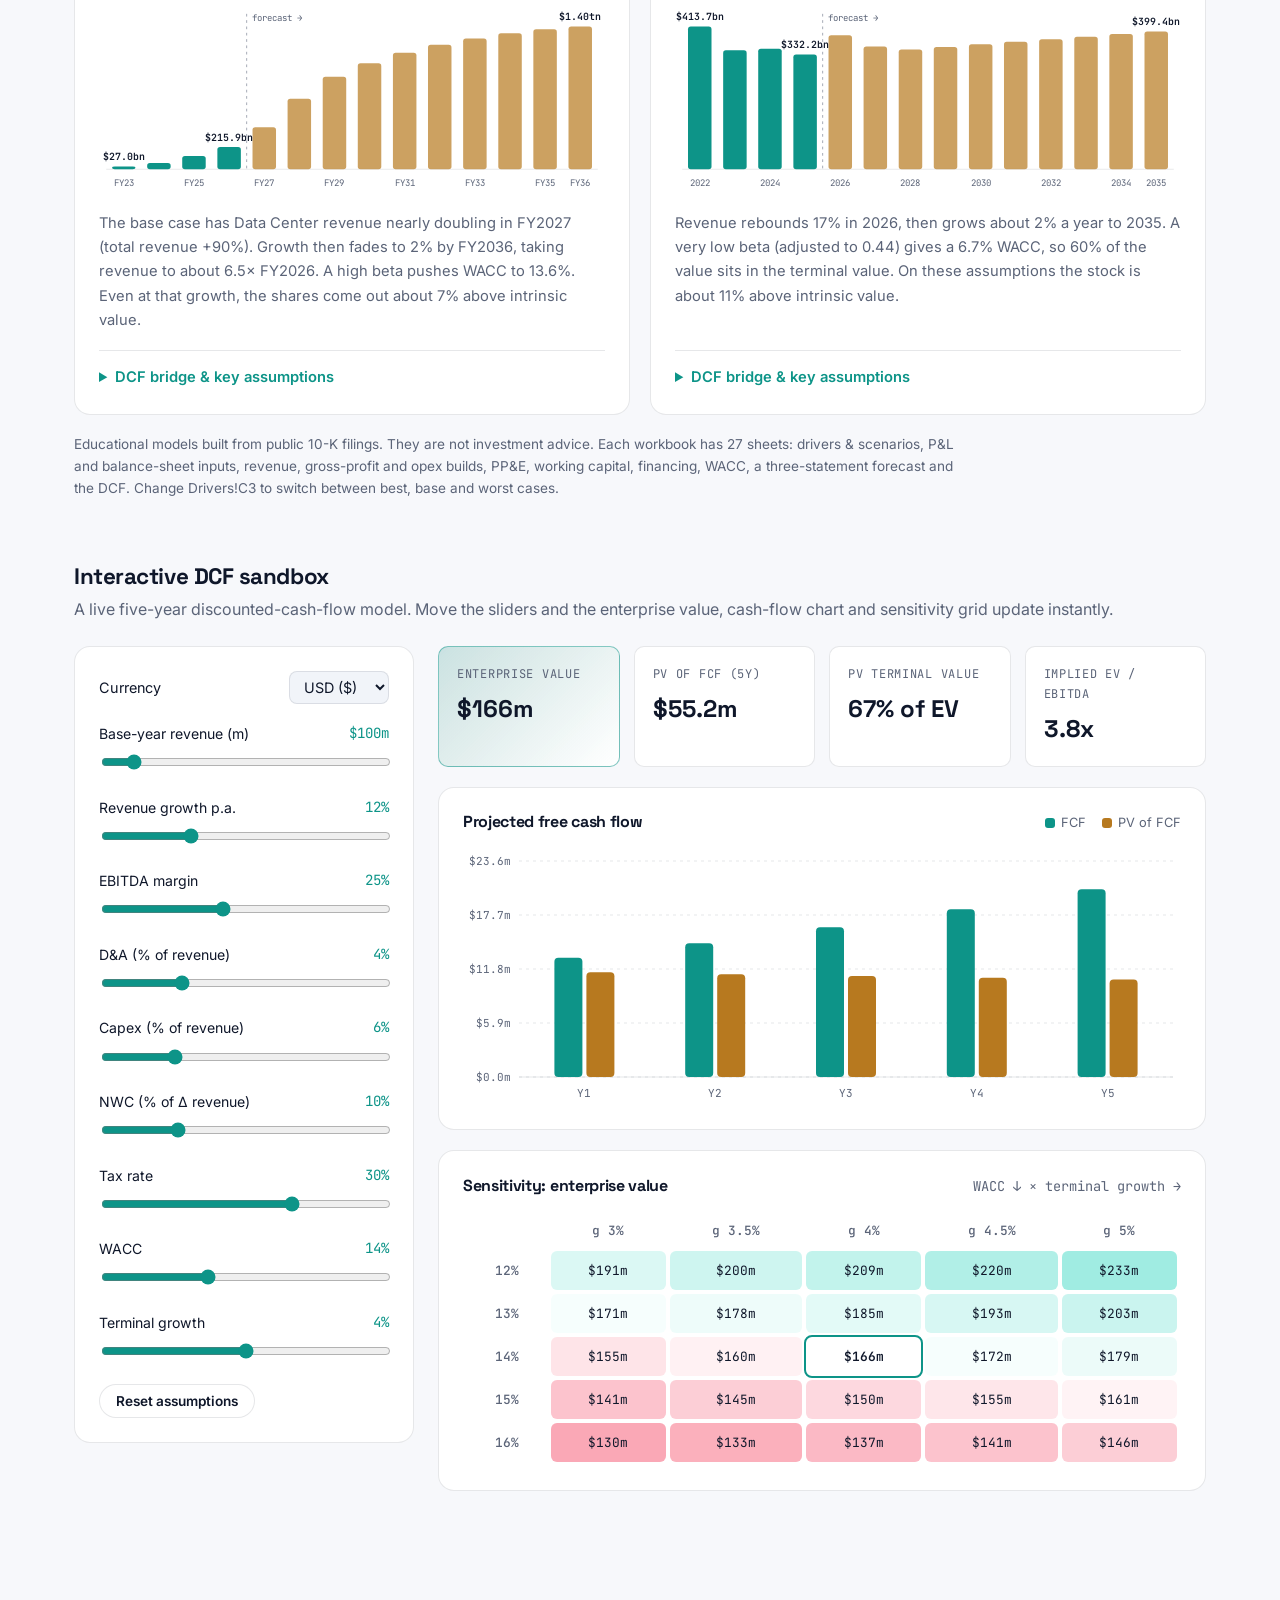
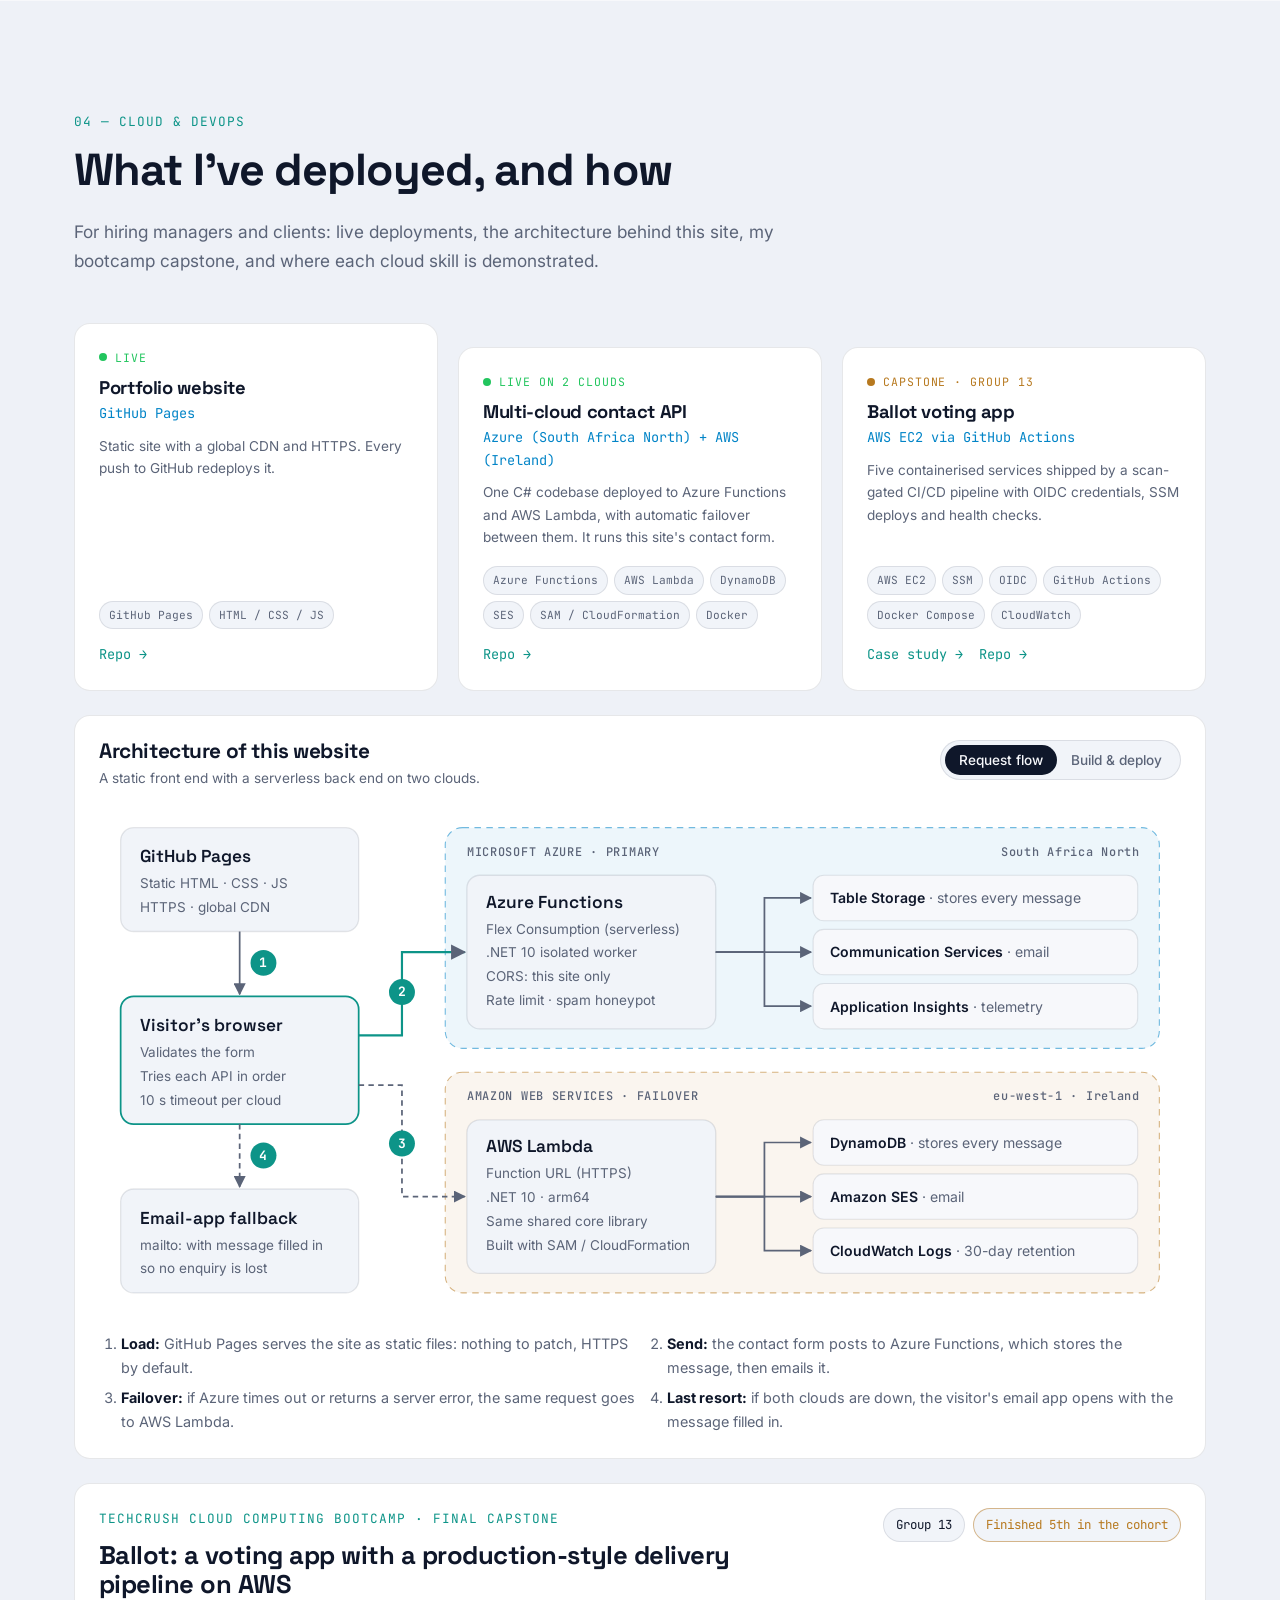
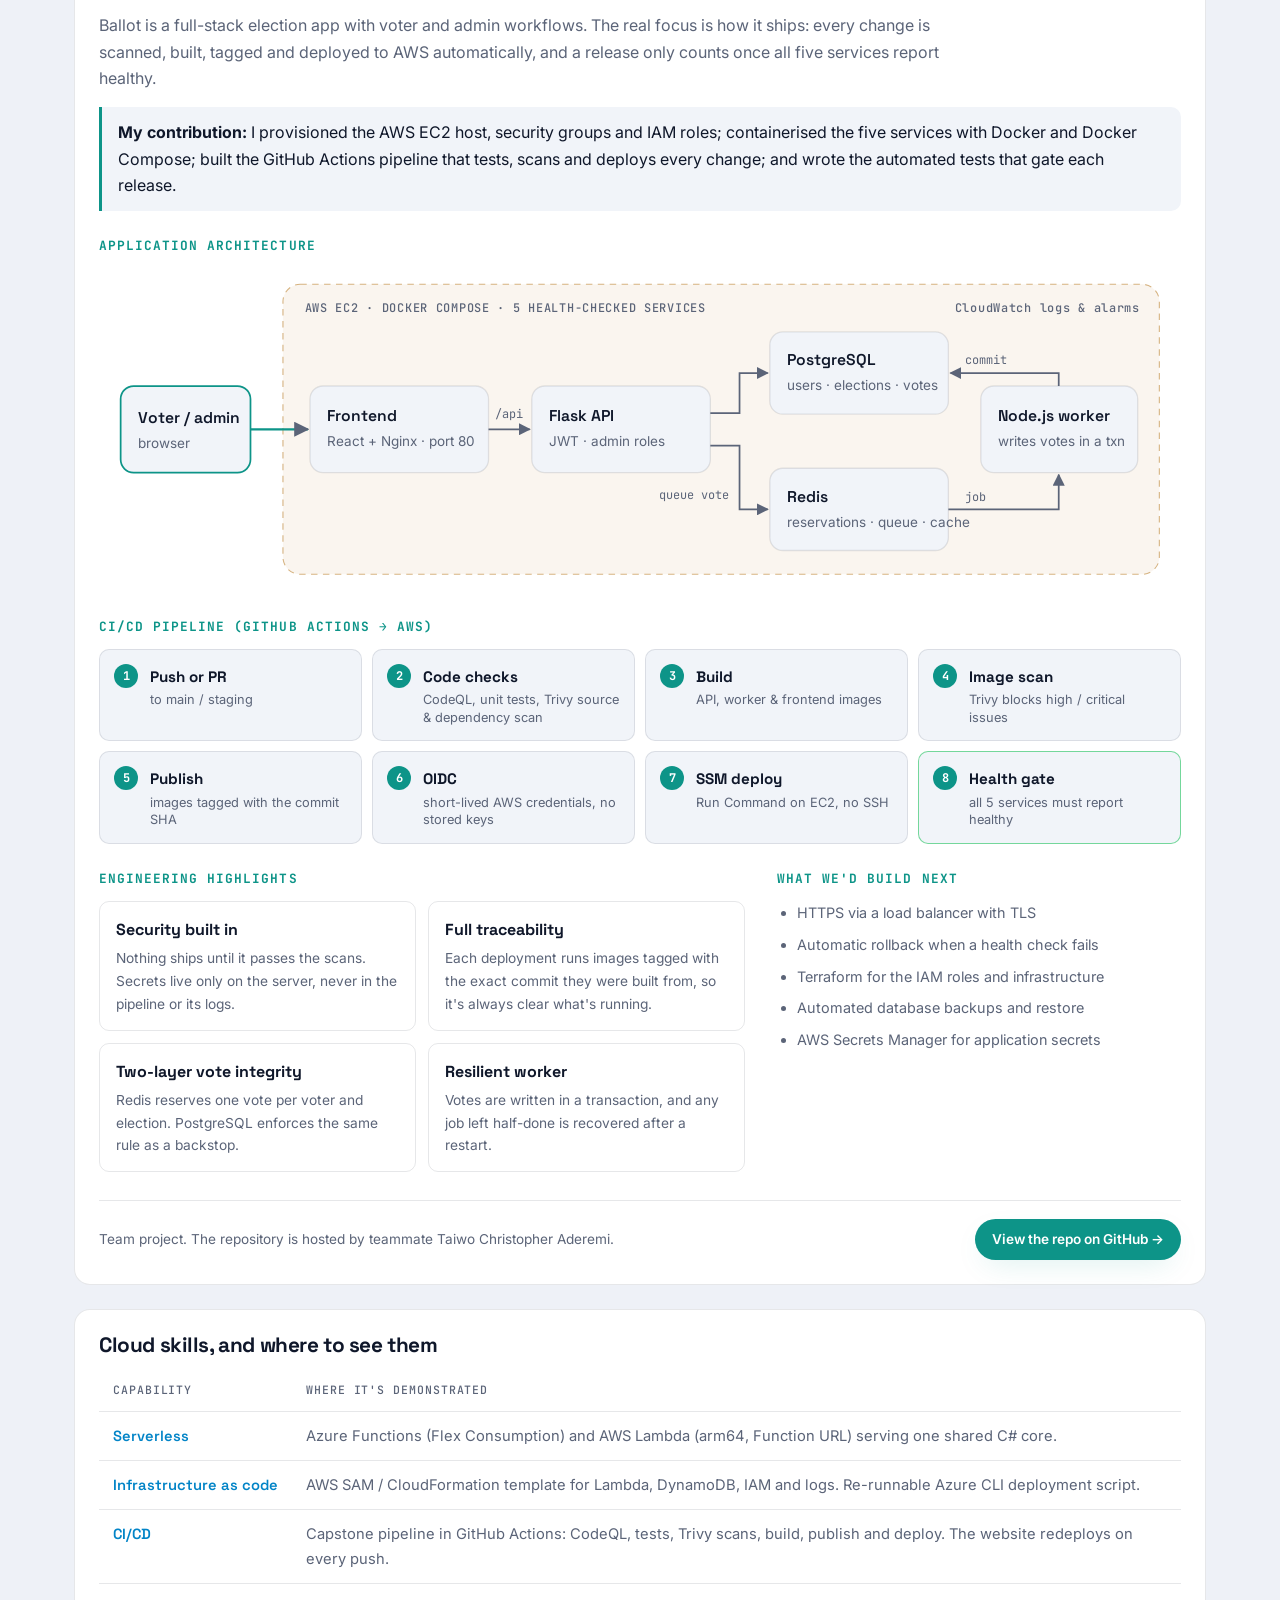
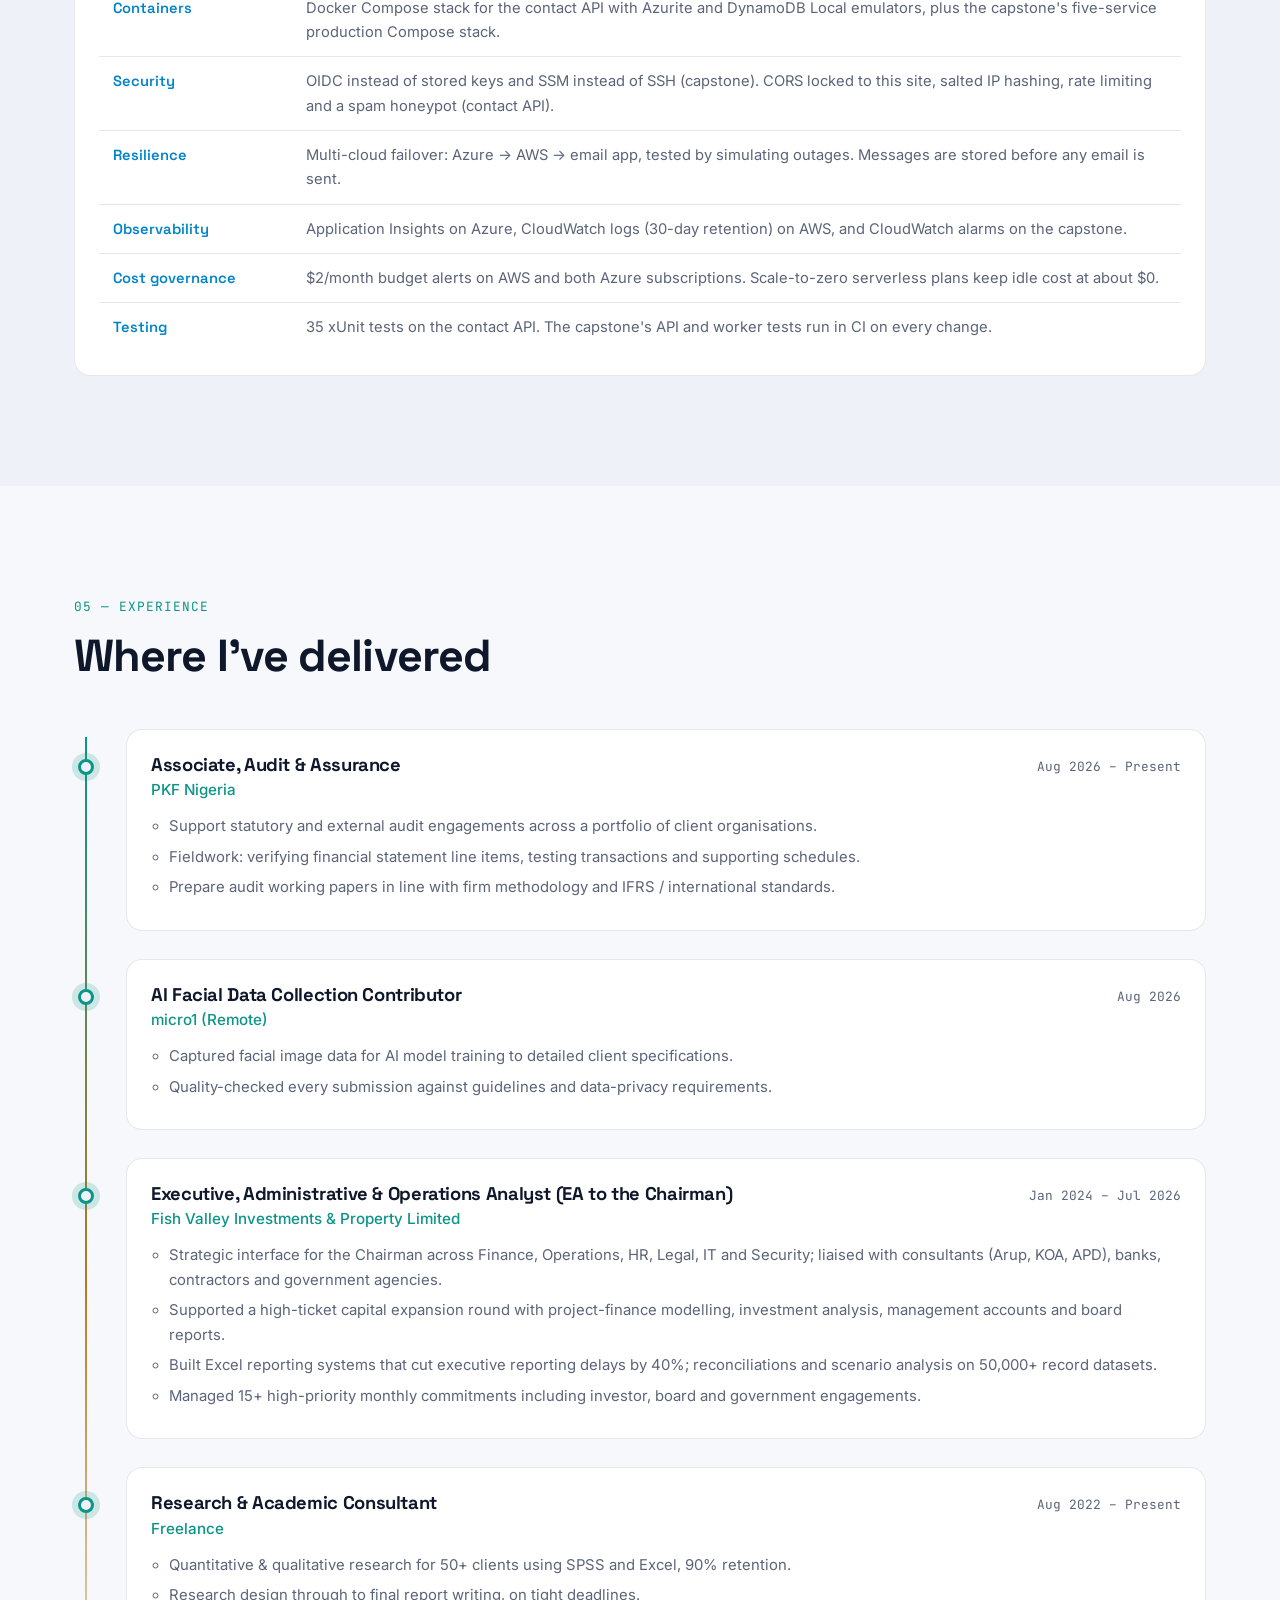
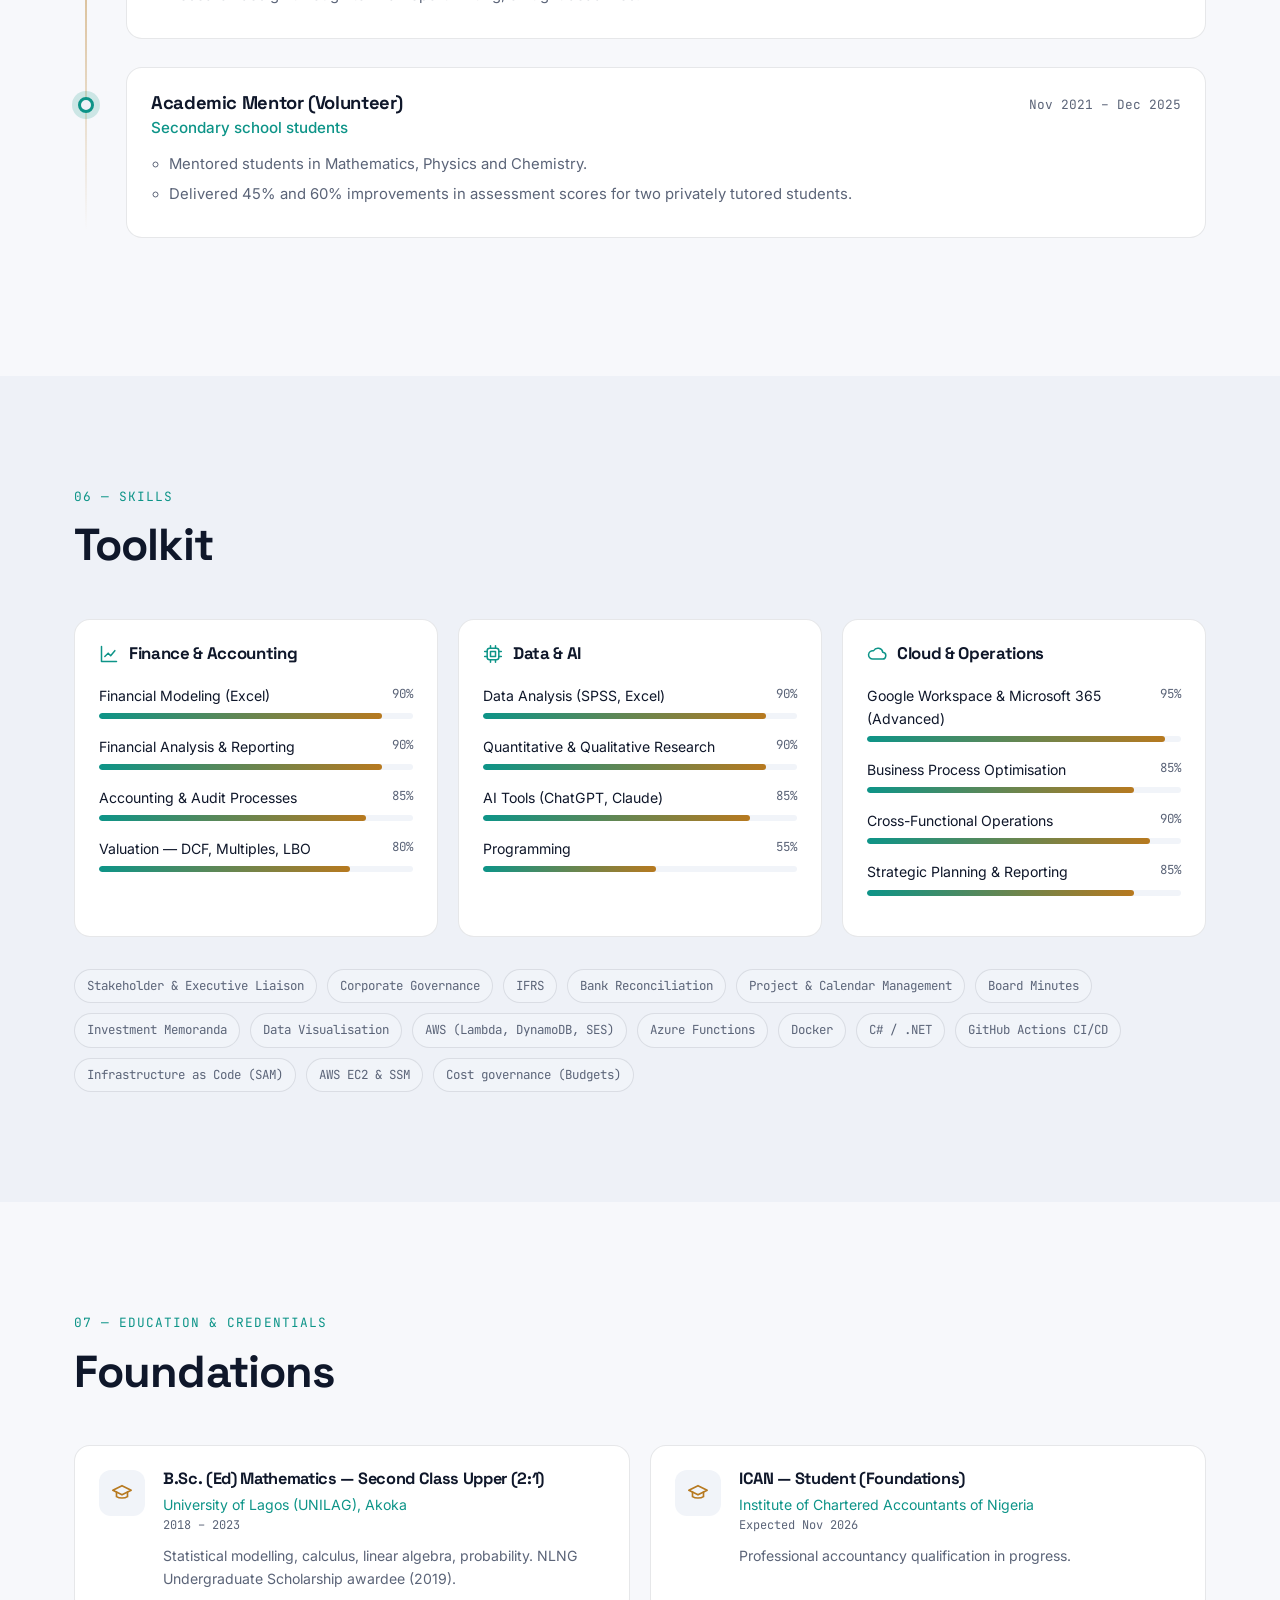
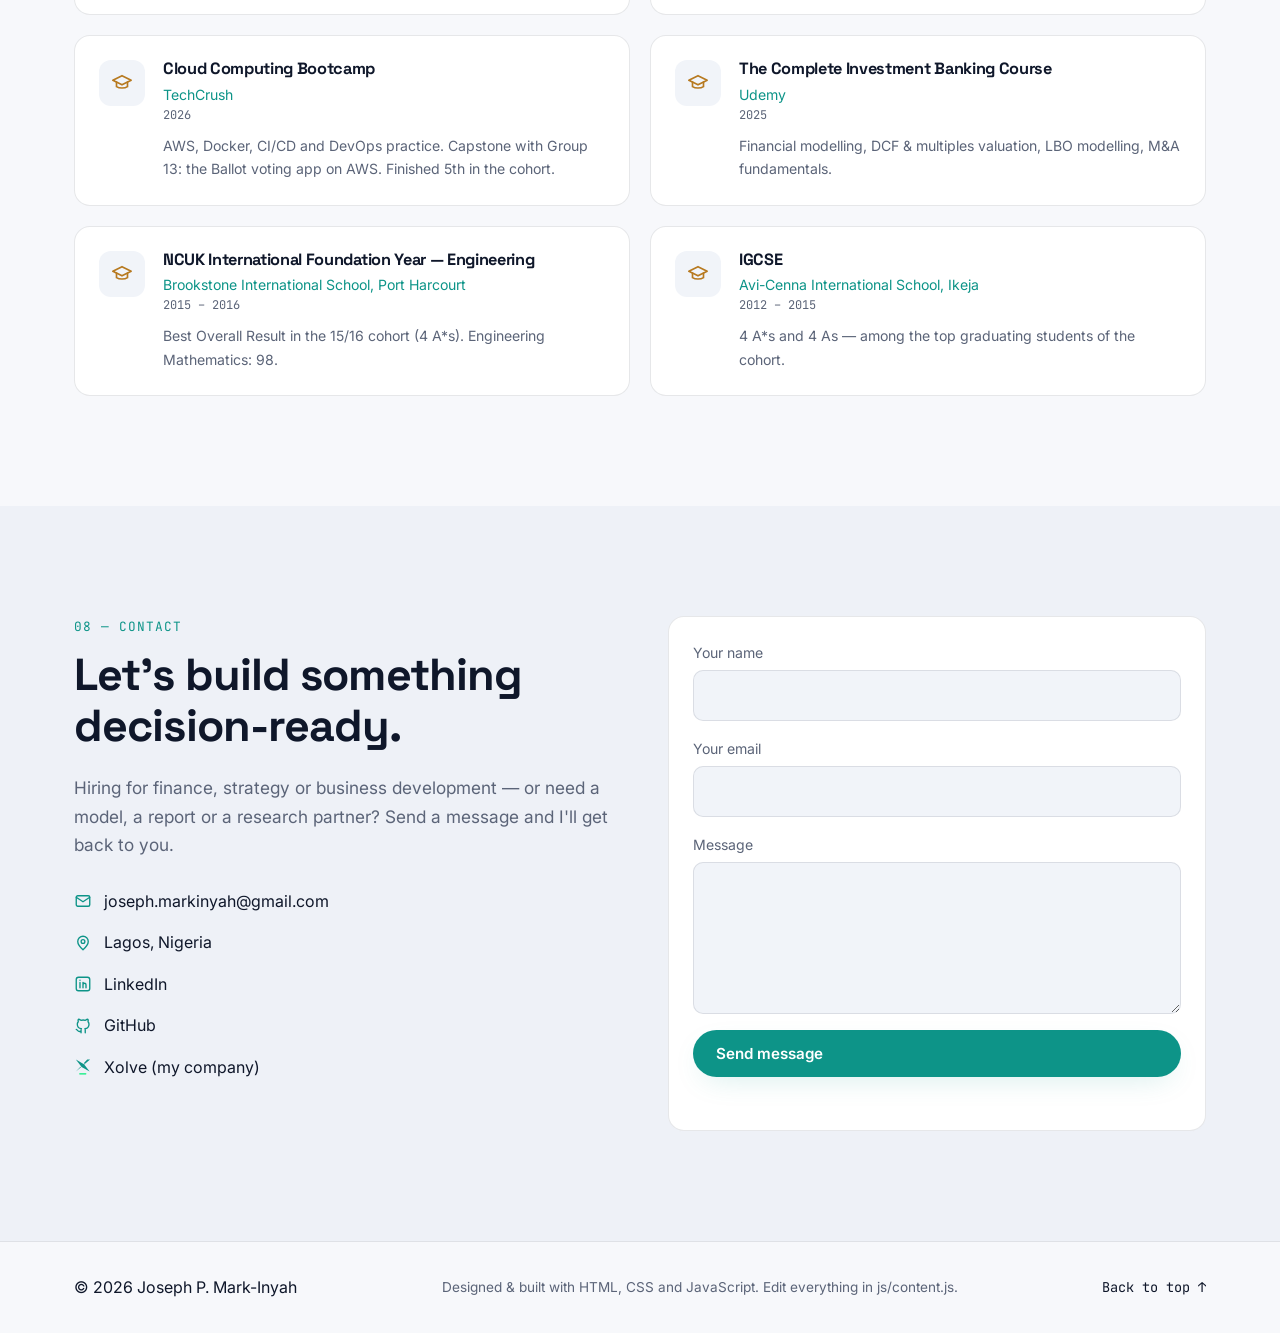
==== commit 0e469300: "Move Xolve to xolve-it.pages.dev; GitHub Pages copy forwards visitors to the Cloudflare address Co-A" ====
--- a/index.html
+++ b/index.html
@@ -2,6 +2,8 @@
 <html lang="en" data-theme="dark">
 <head>
   <meta charset="UTF-8" />
+  <!-- The GitHub Pages copy forwards visitors to the main Cloudflare address (some mobile carriers block GitHub Pages). -->
+  <script>if (location.hostname === "jaegarp.github.io") location.replace("https://jaegarp.pages.dev" + location.pathname + location.search + location.hash);</script>
   <meta name="viewport" content="width=device-width, initial-scale=1.0" />
   <title>Joseph P. Mark-Inyah — Finance, AI & Cloud Portfolio</title>
   <meta name="description" content="Portfolio of Joseph P. Mark-Inyah: financial modeling, operations analytics, AI-enabled workflows and cloud tools." />
@@ -83,7 +85,7 @@
         <div class="hero__meta reveal">
           <span class="mono">📍 <span data-bind="person.location"></span></span>
           <span class="mono" data-bind="person.role"></span>
-          <a class="mono hero__xolve" href="https://xolve-at8.pages.dev/" target="_blank" rel="noopener">Founder, Xolve ↗</a>
+          <a class="mono hero__xolve" href="https://xolve-it.pages.dev/" target="_blank" rel="noopener">Founder, Xolve ↗</a>
         </div>
       </div>
       <div class="container">
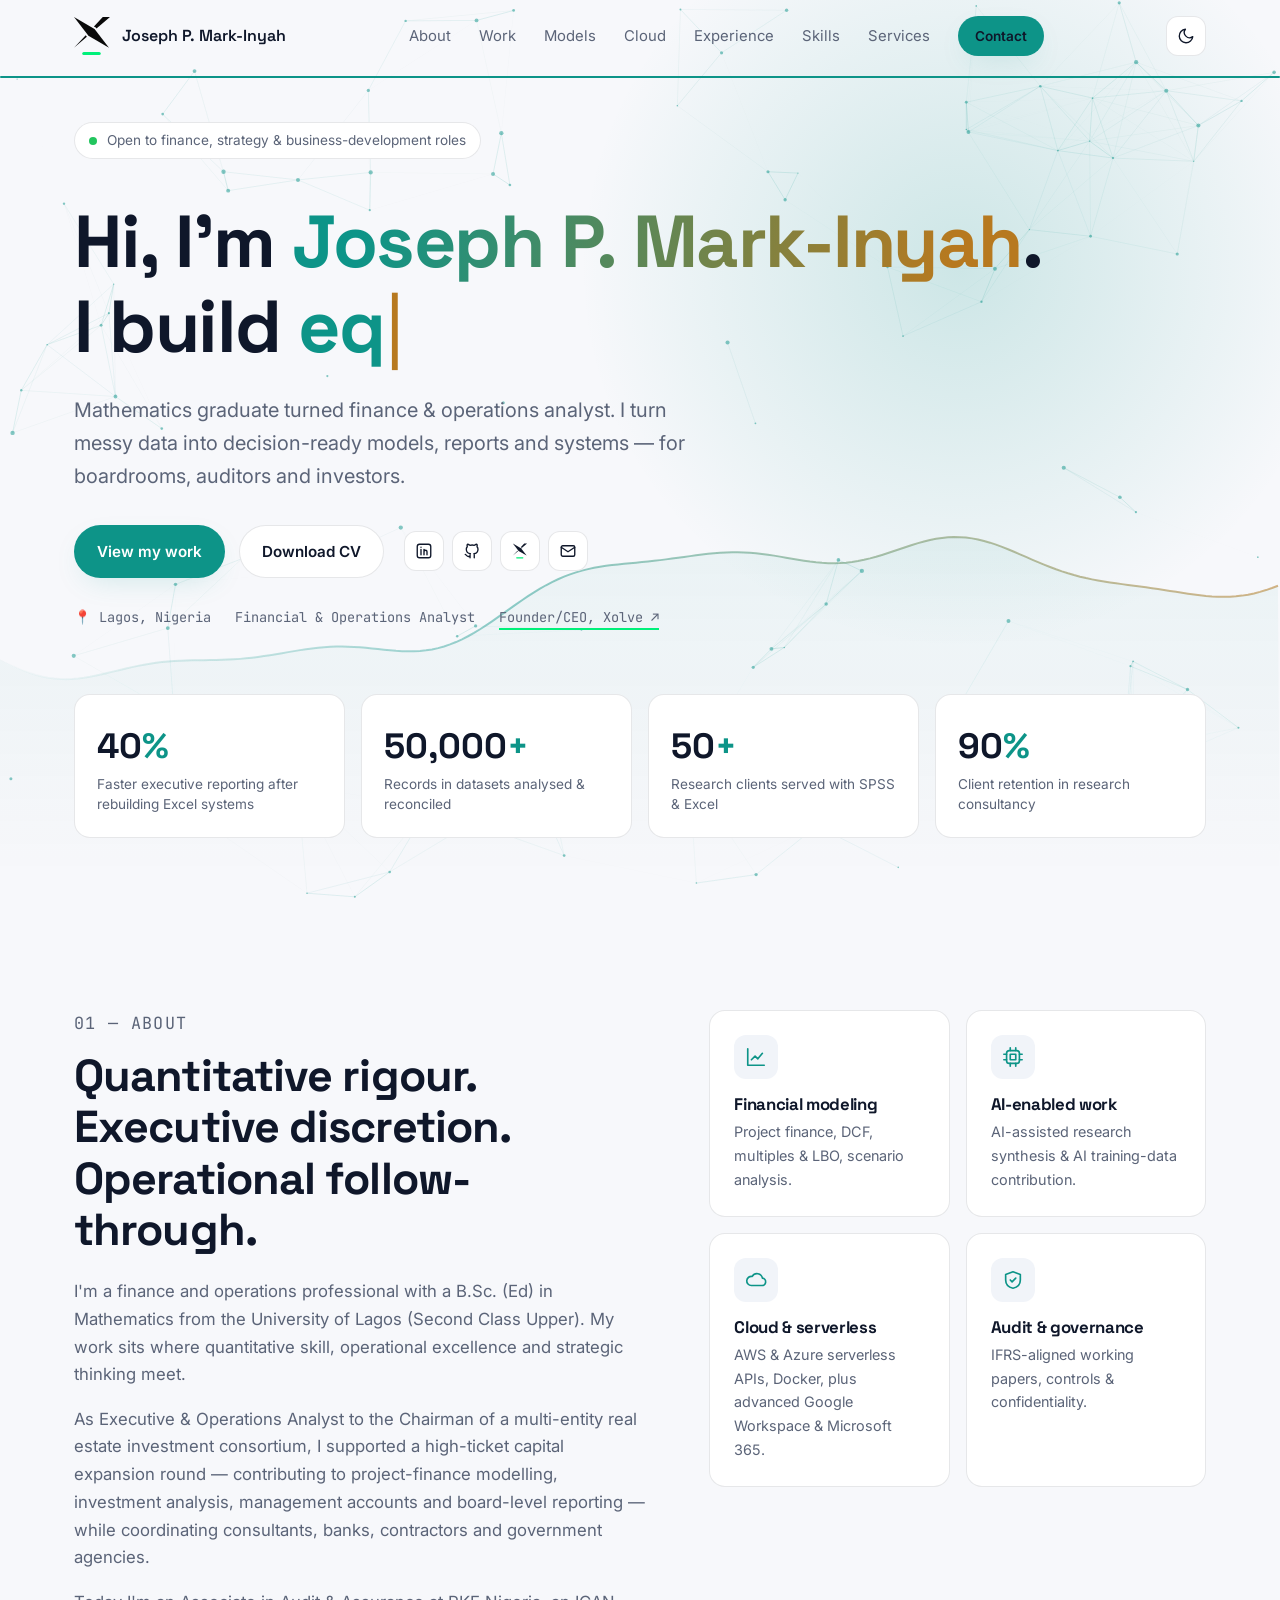
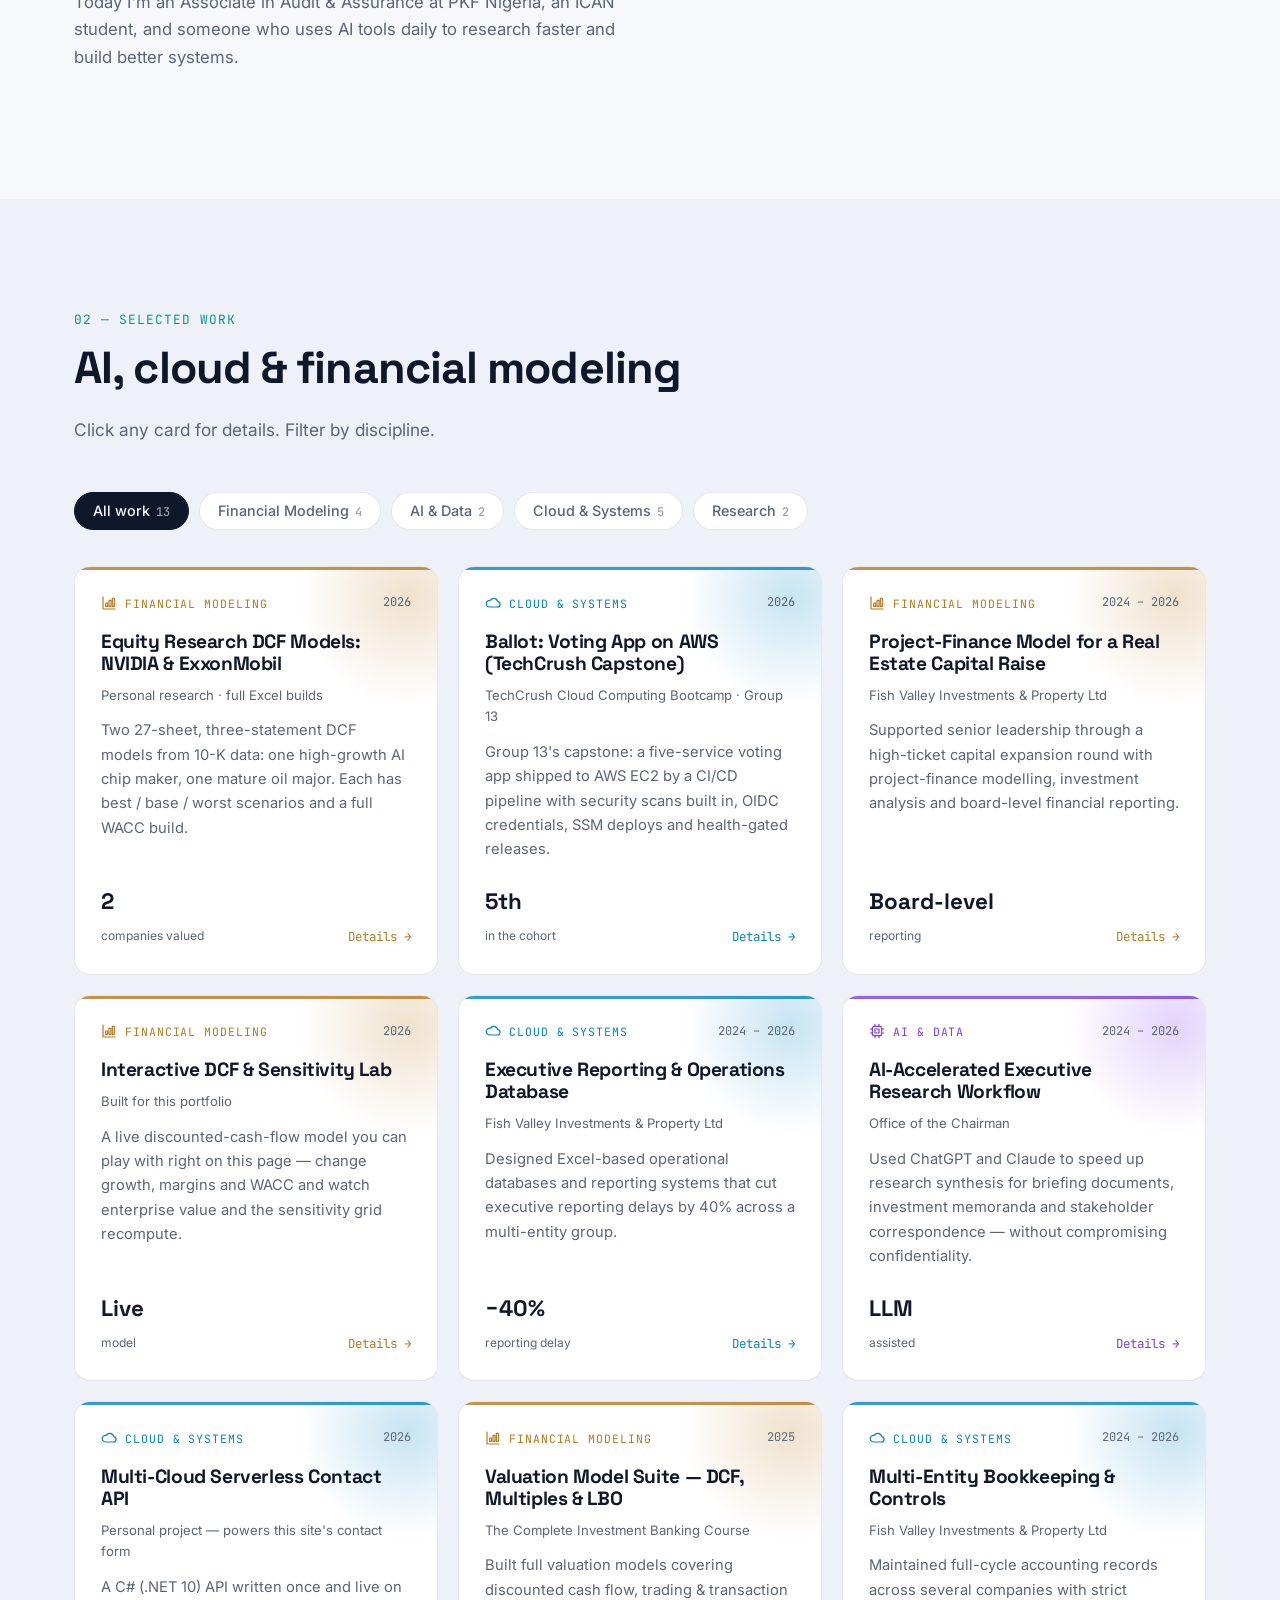
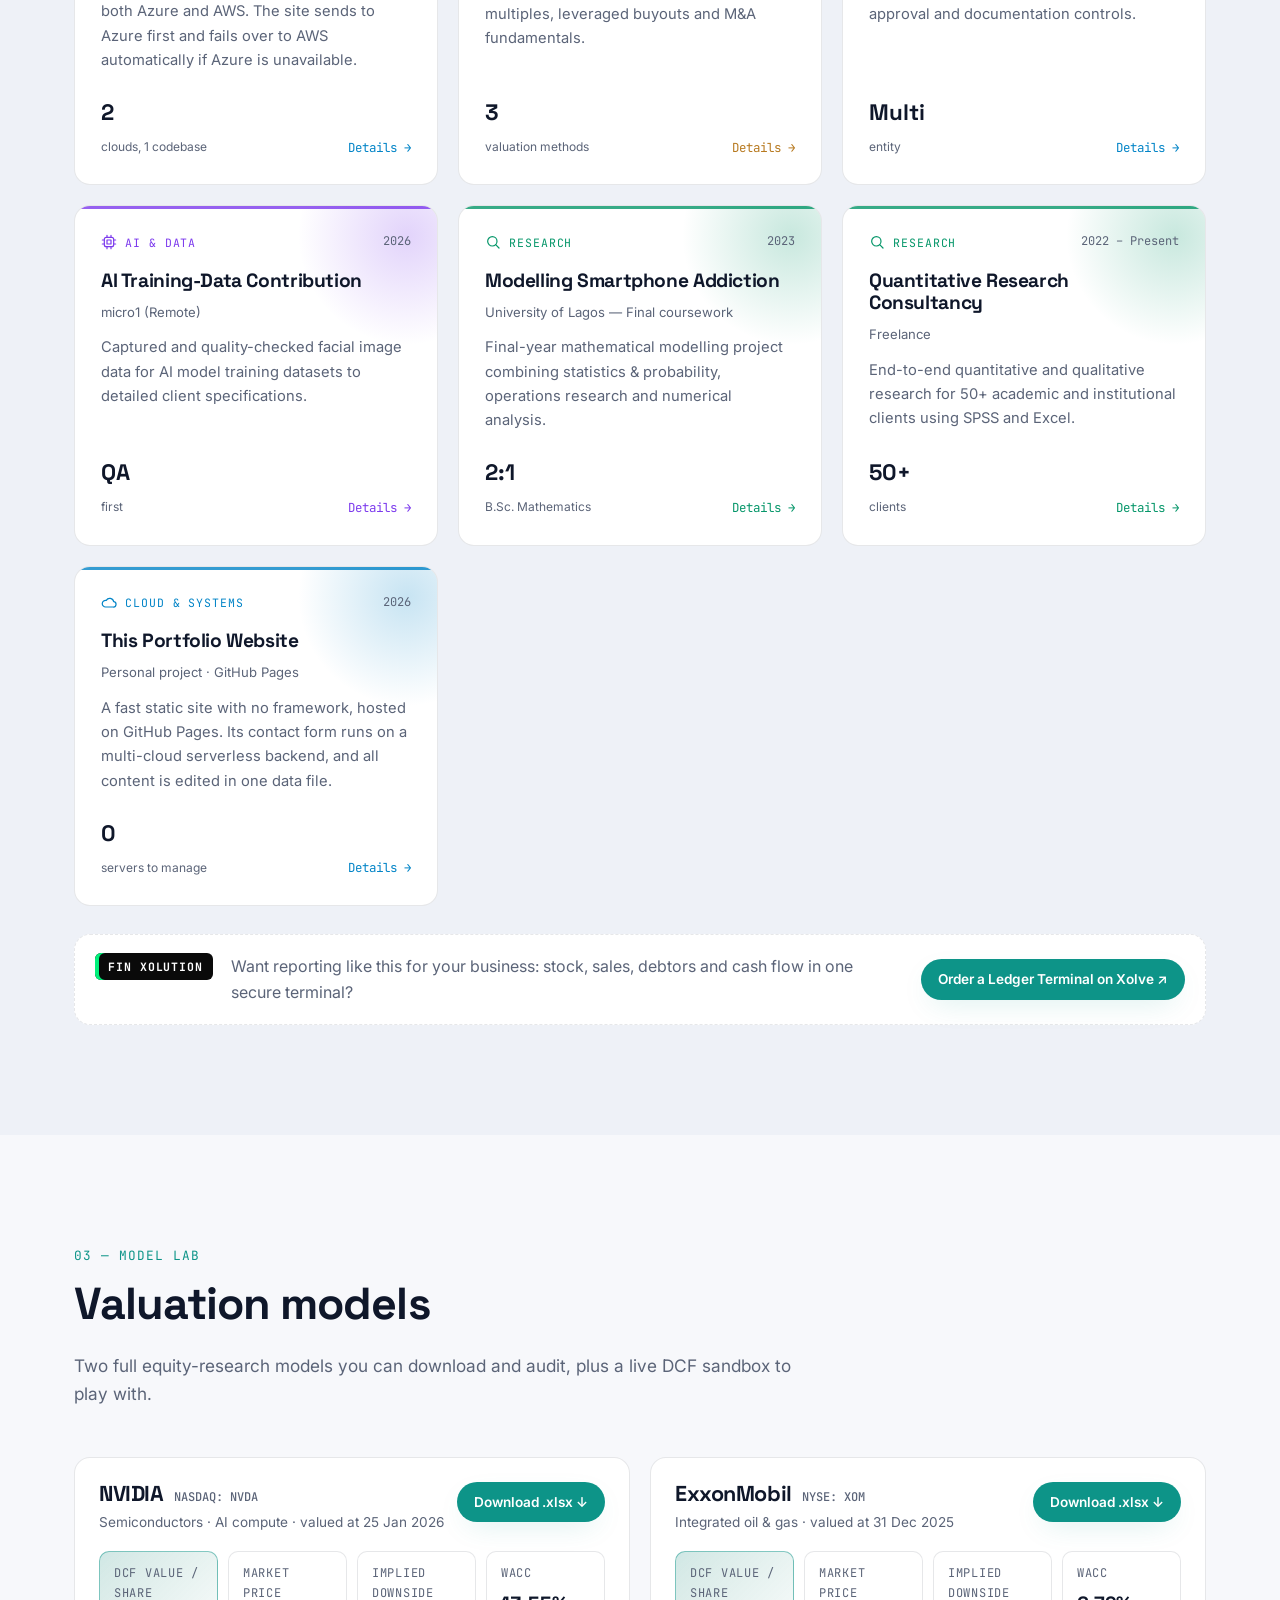
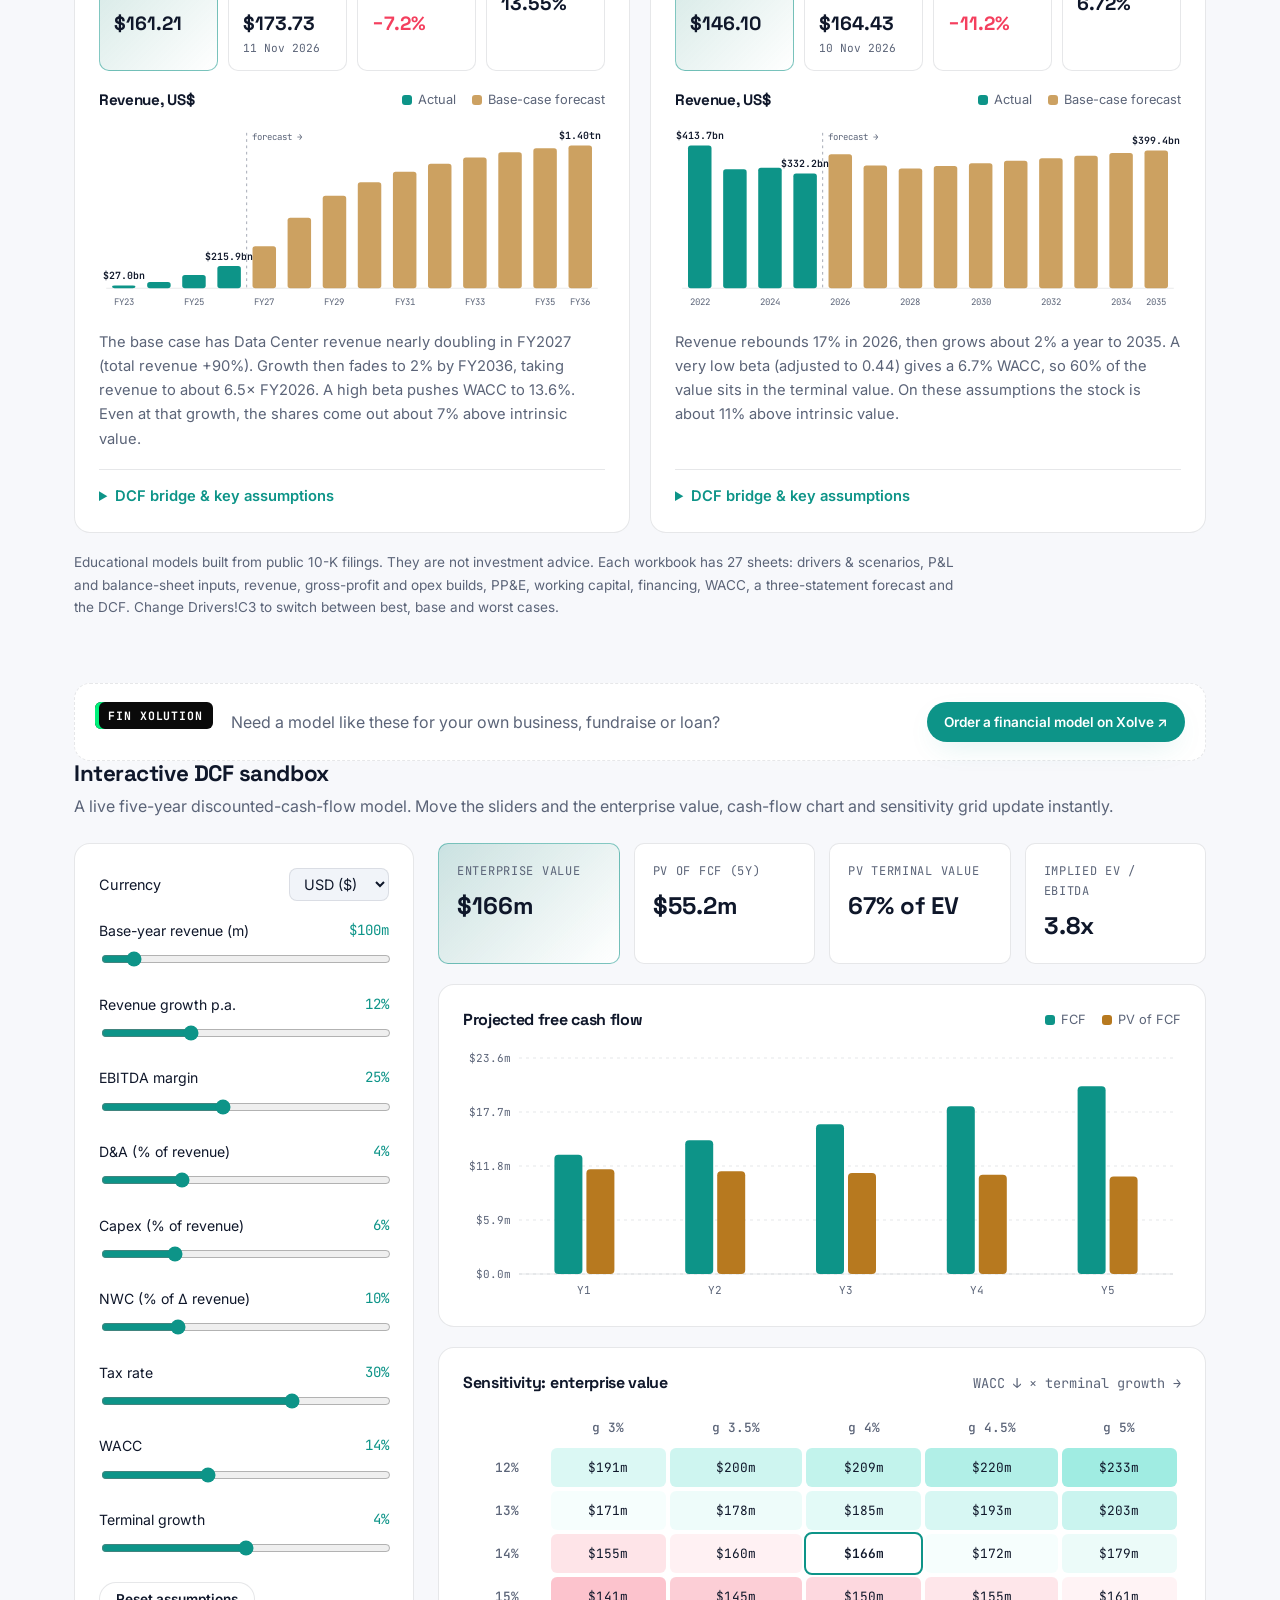
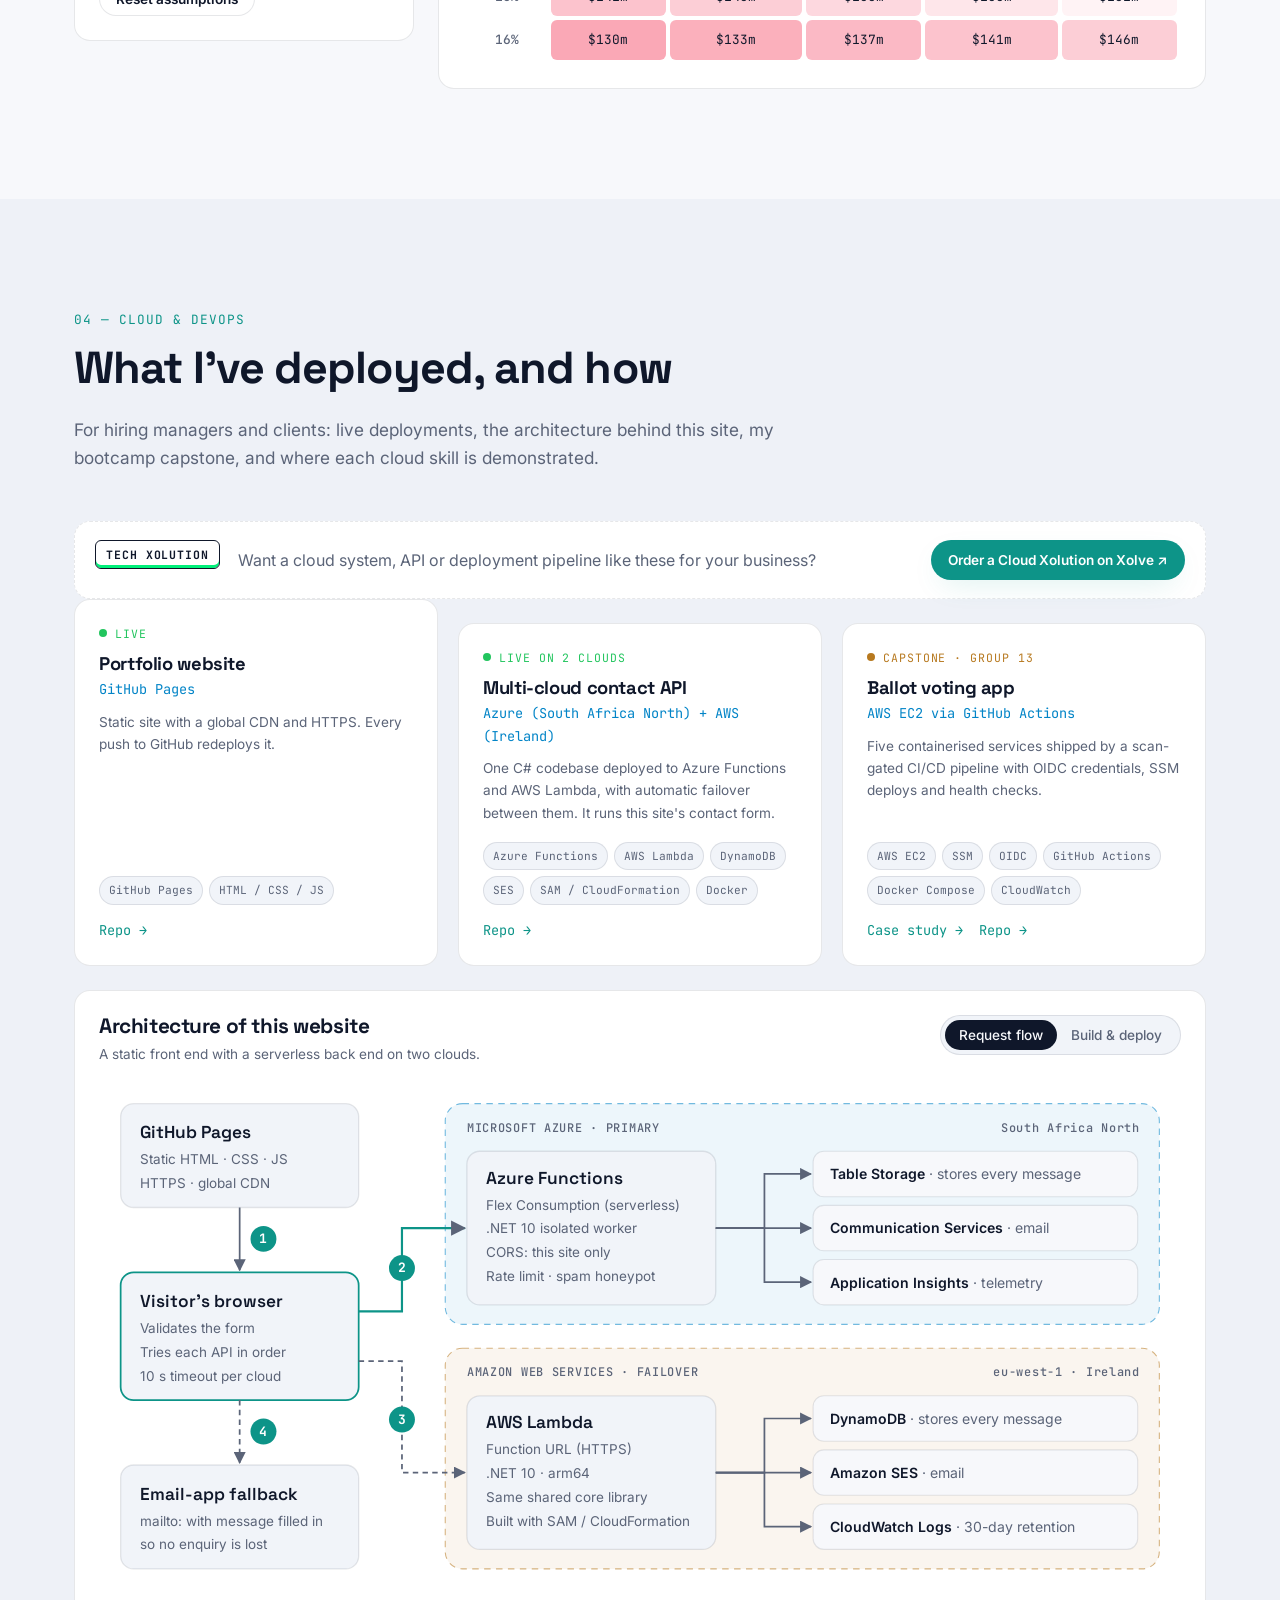
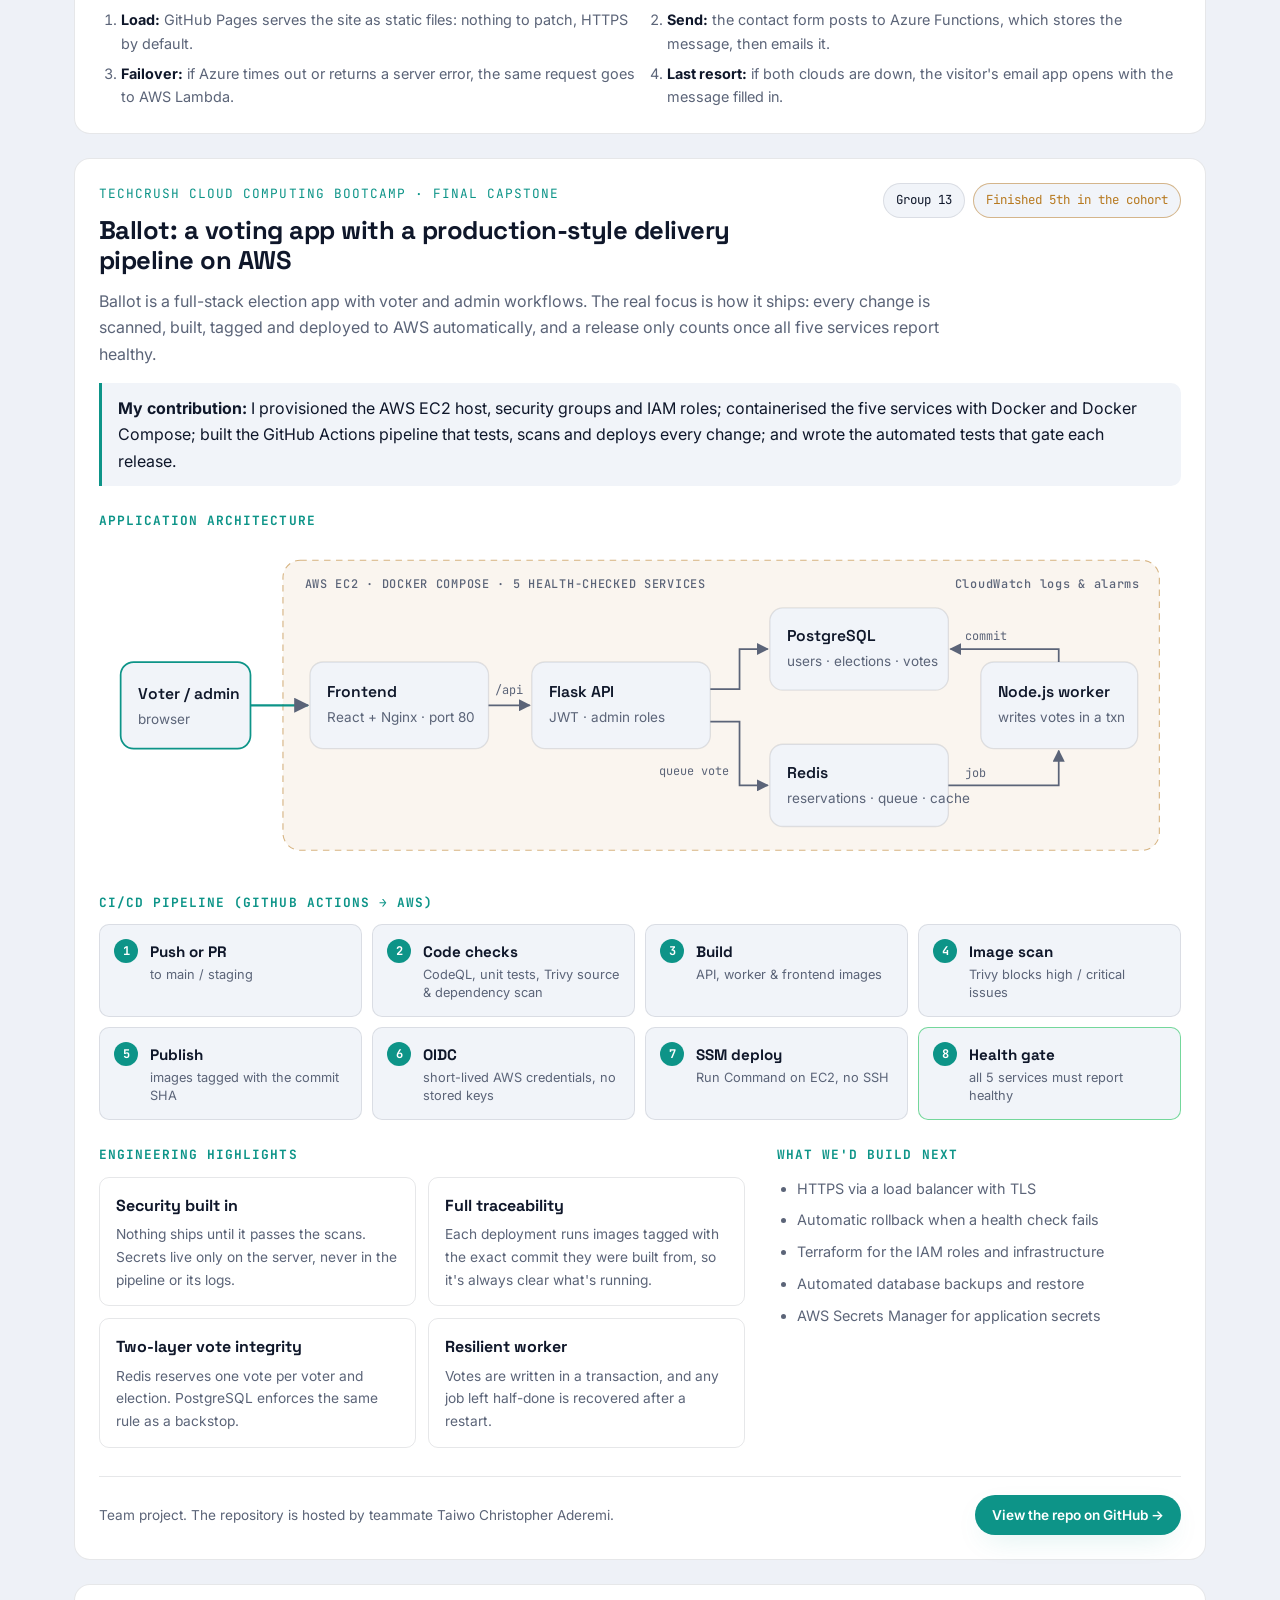
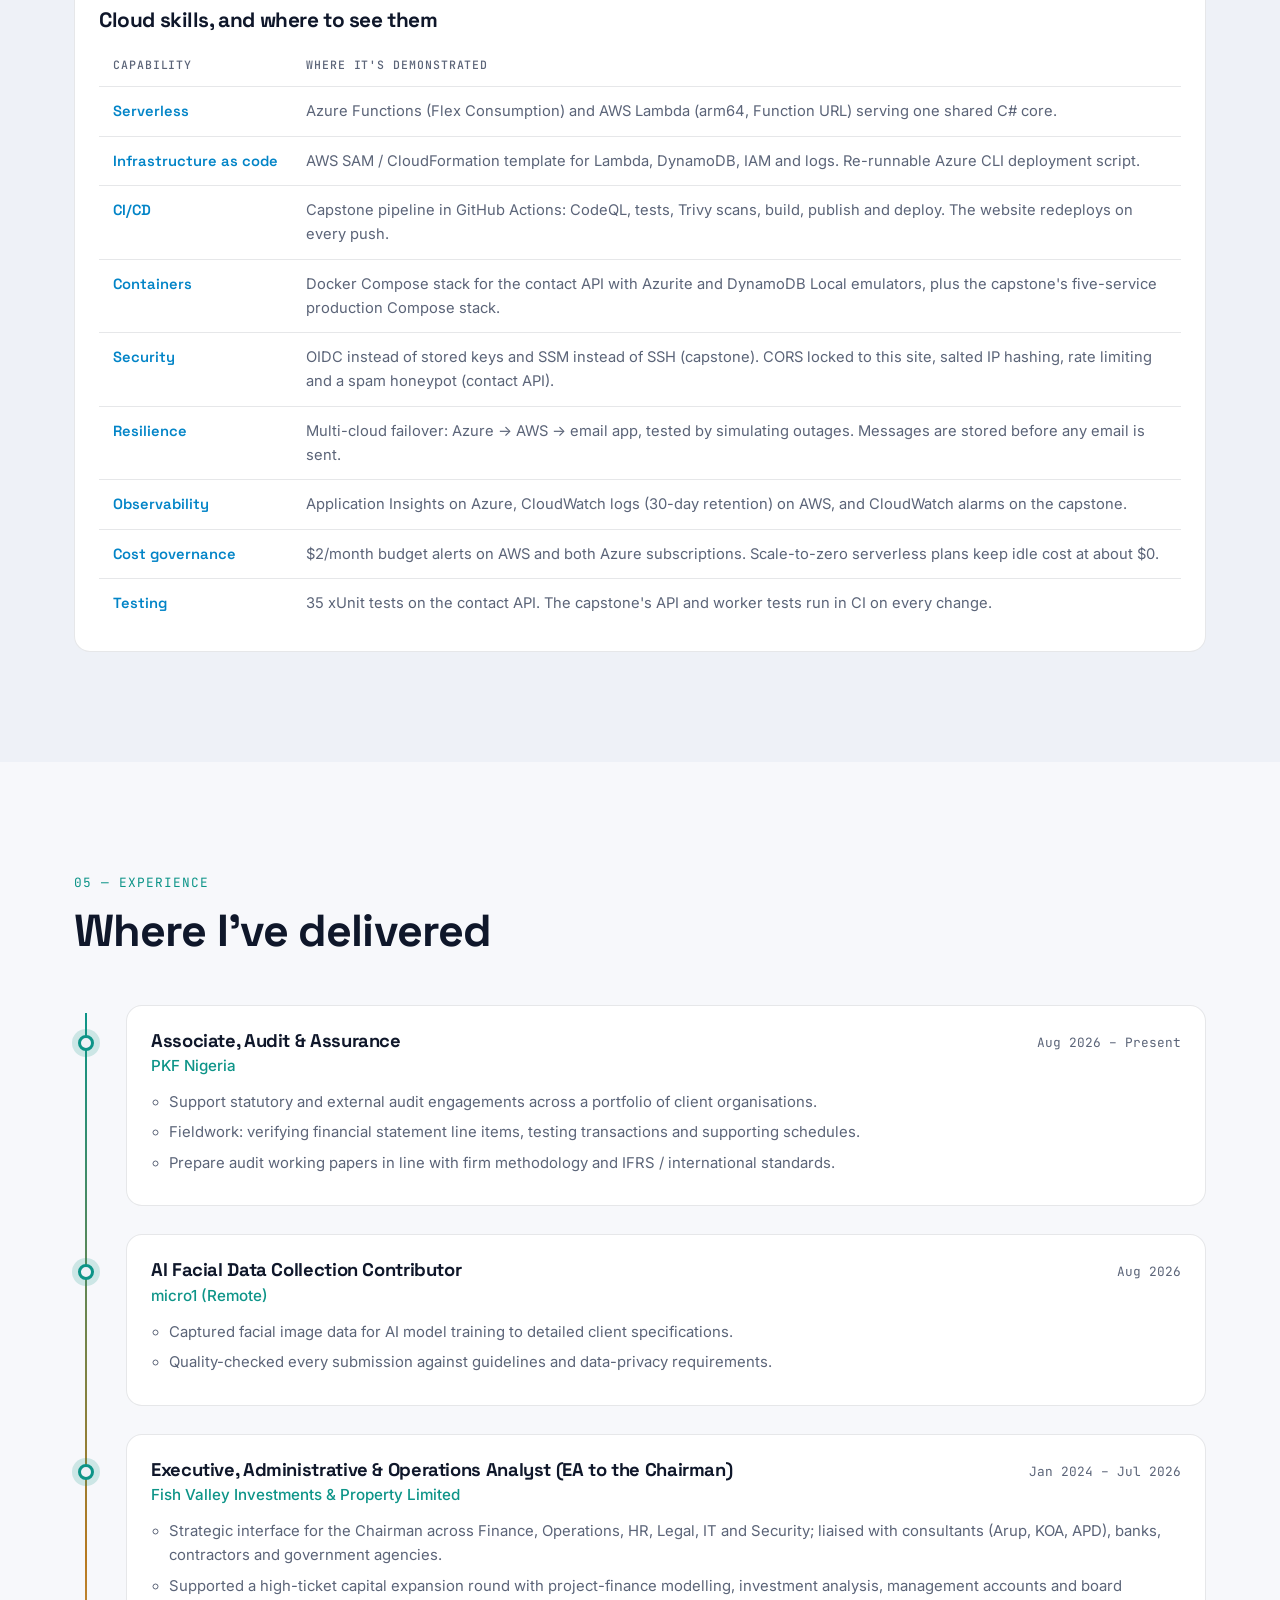
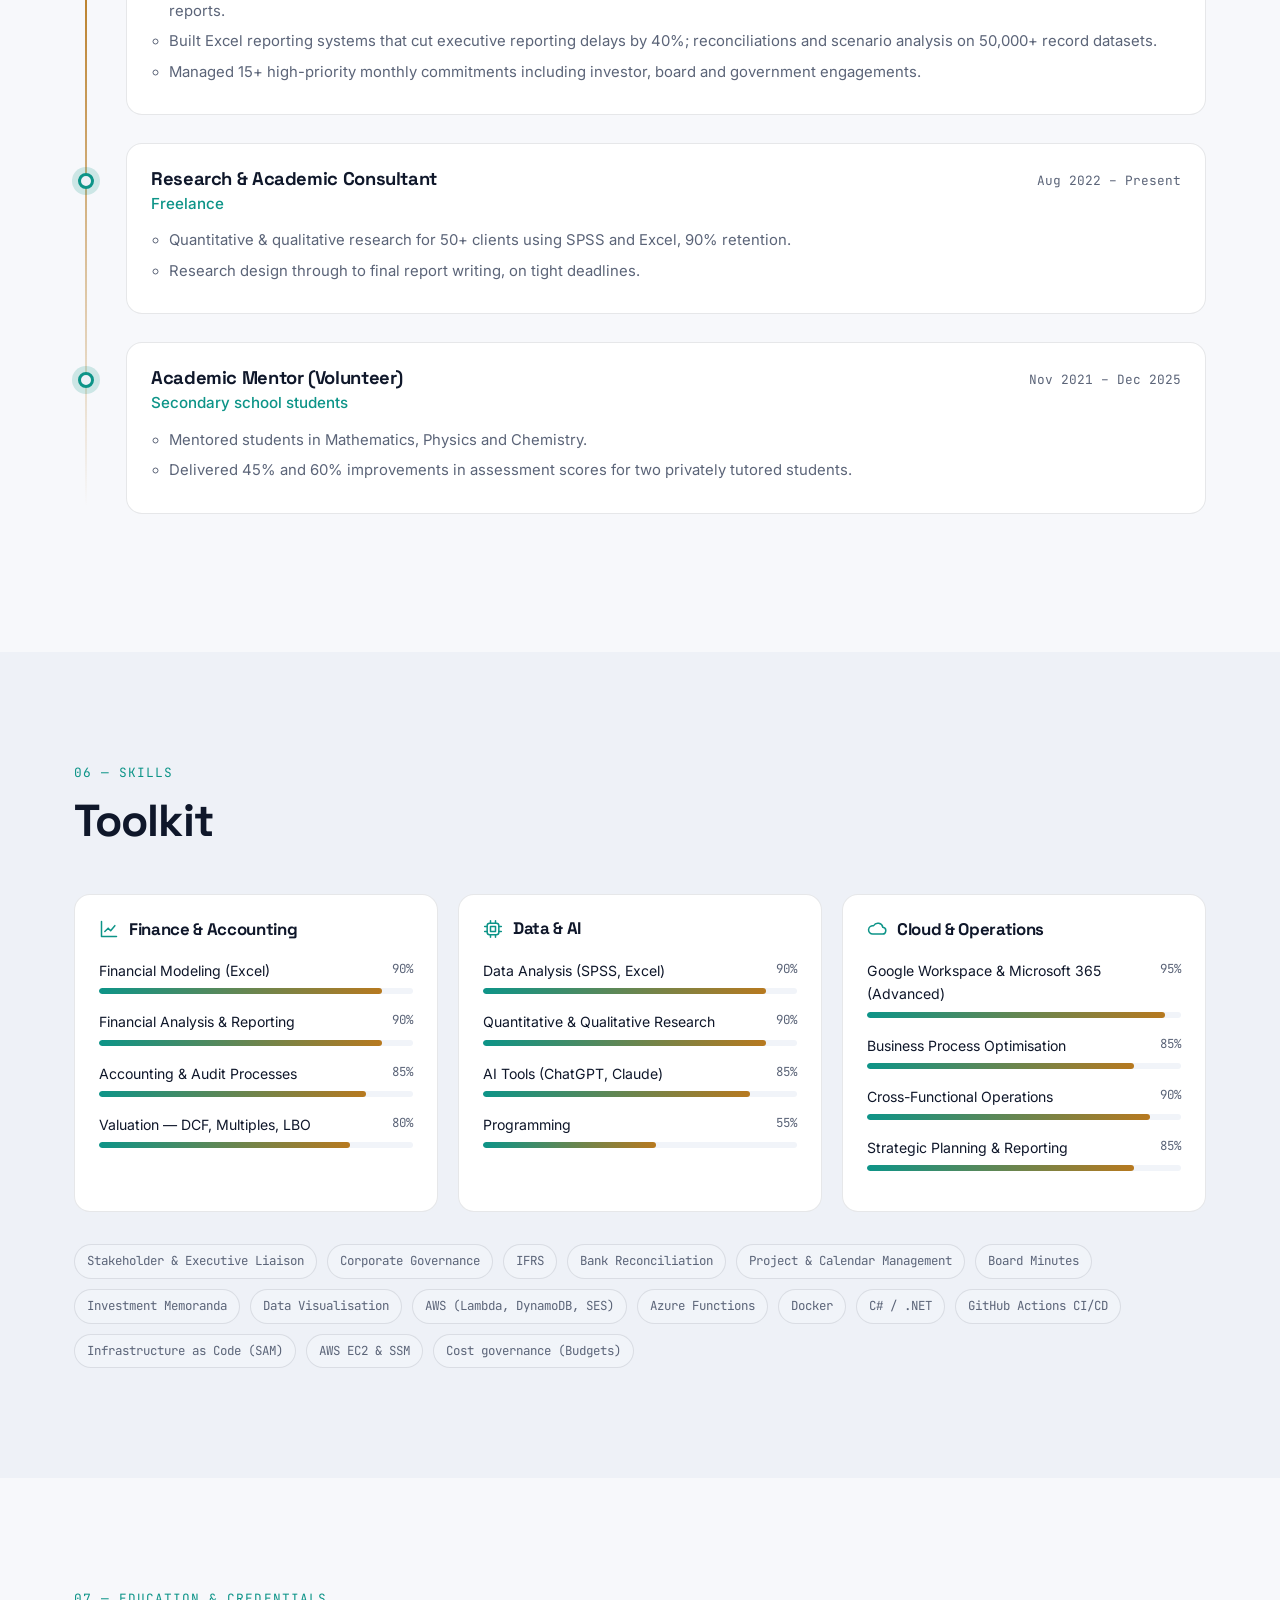
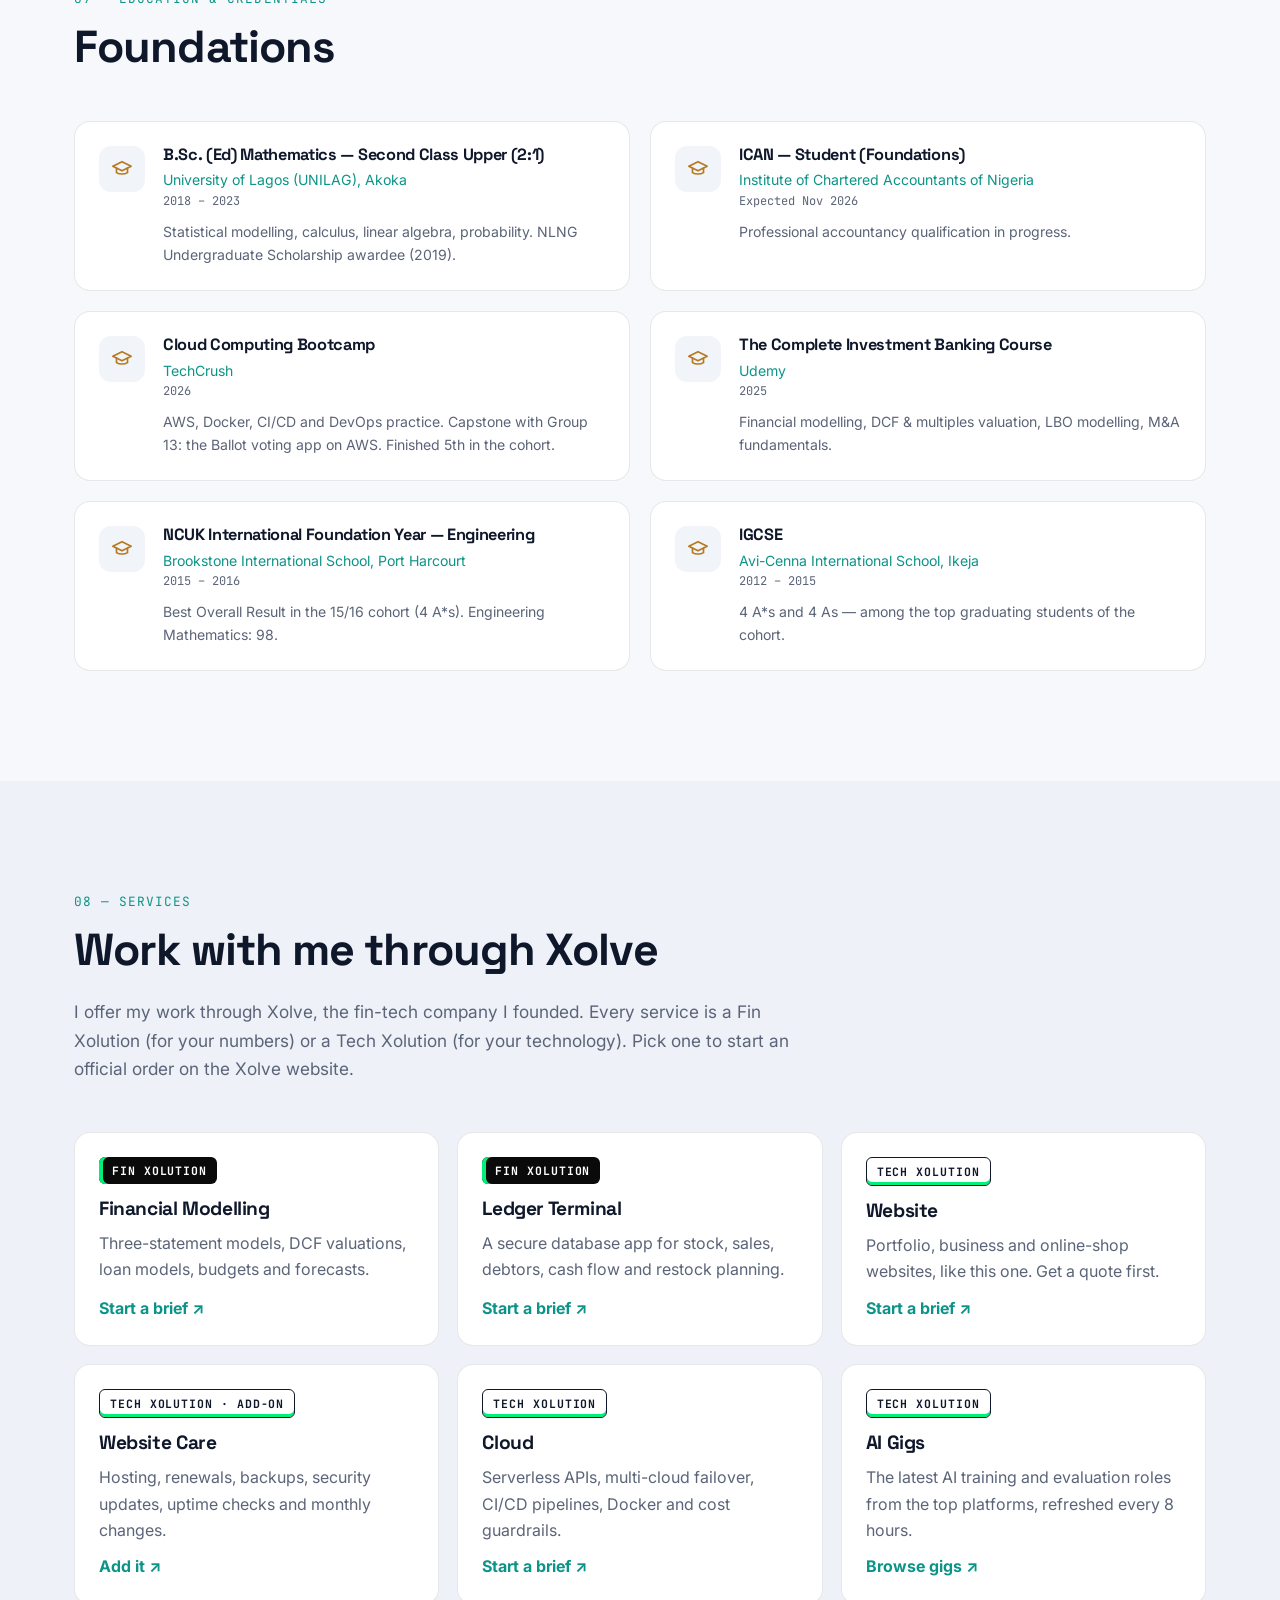
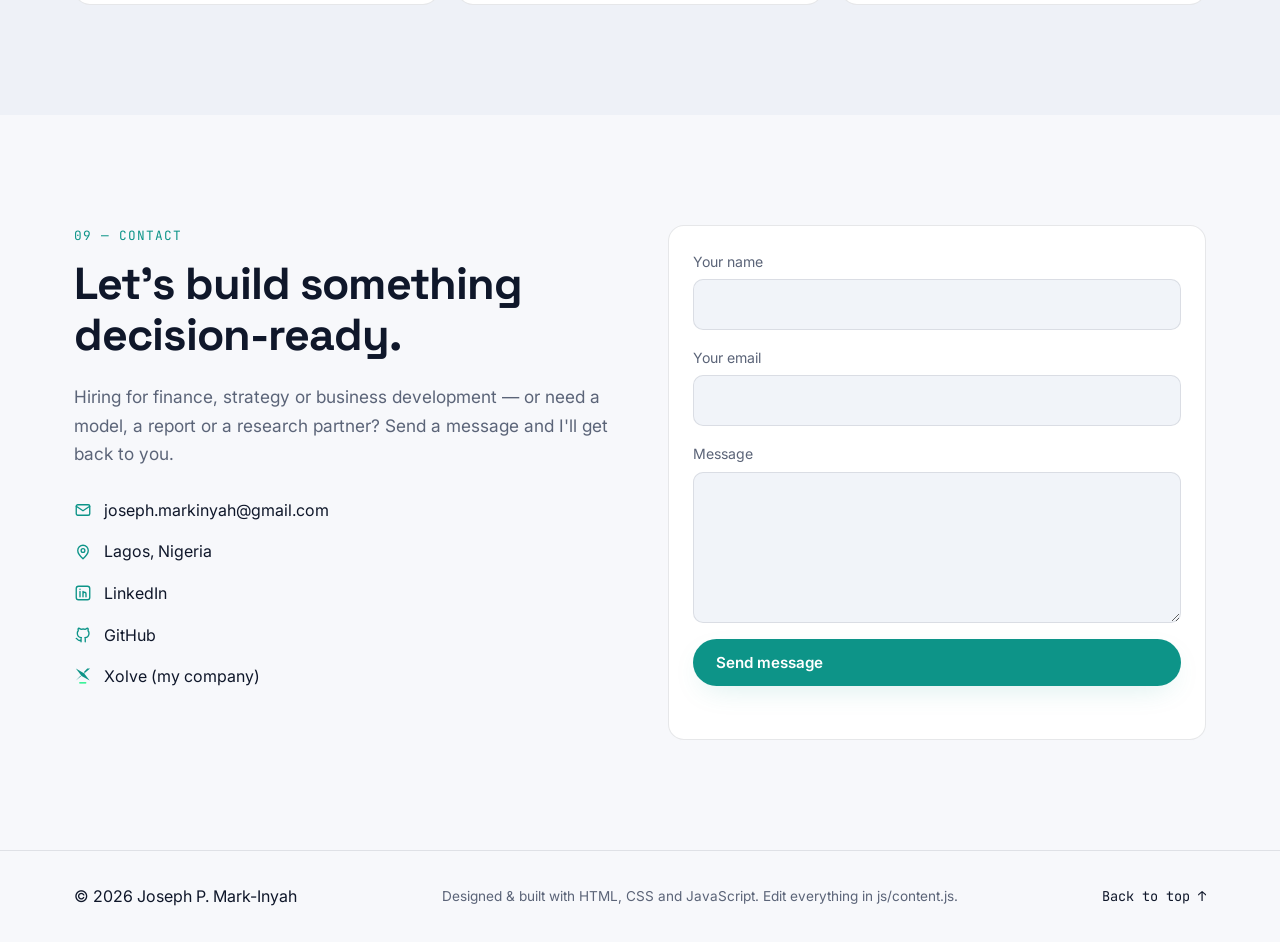
==== commit aab12354: "Order services through Xolve: Services section with Fin/Tech Xolutions, order links in Work, Models " ====
--- a/index.html
+++ b/index.html
@@ -35,7 +35,7 @@
   <link rel="preconnect" href="https://fonts.gstatic.com" crossorigin />
   <link href="https://fonts.googleapis.com/css2?family=Space+Grotesk:wght@500;600;700&family=Inter:wght@400;500;600&family=JetBrains+Mono:wght@400;500&display=swap" rel="stylesheet" />
 
-  <link rel="stylesheet" href="css/style.css" />
+  <link rel="stylesheet" href="css/style.css?v=xo1" />
 </head>
 <body>
   <!-- ===================== NAVIGATION ===================== -->
@@ -55,6 +55,7 @@
         <a href="#cloud">Cloud</a>
         <a href="#experience">Experience</a>
         <a href="#skills">Skills</a>
+        <a href="#services">Services</a>
         <a href="#contact" class="btn btn--small btn--primary">Contact</a>
       </nav>
       <div class="nav__actions">
@@ -85,7 +86,7 @@
         <div class="hero__meta reveal">
           <span class="mono">📍 <span data-bind="person.location"></span></span>
           <span class="mono" data-bind="person.role"></span>
-          <a class="mono hero__xolve" href="https://xolve-it.pages.dev/" target="_blank" rel="noopener">Founder, Xolve ↗</a>
+          <a class="mono hero__xolve" href="https://xolve-it.pages.dev/" target="_blank" rel="noopener">Founder/CEO, Xolve ↗</a>
         </div>
       </div>
       <div class="container">
@@ -115,6 +116,11 @@
         </div>
         <div class="filters reveal" id="filters" role="tablist"></div>
         <div class="projects" id="projects"></div>
+        <div class="xo-cta reveal">
+          <span class="xo-badge xo-badge--fin">Fin Xolution</span>
+          <p>Want reporting like this for your business: stock, sales, debtors and cash flow in one secure terminal?</p>
+          <a class="btn btn--primary btn--small" href="https://xolve-it.pages.dev/start/ledger/" target="_blank" rel="noopener">Order a Ledger Terminal on Xolve ↗</a>
+        </div>
       </div>
     </section>
 
@@ -131,6 +137,11 @@
              The .xlsx files live in assets/models/. -->
         <div id="models" class="models"></div>
         <p class="models__note small muted reveal" data-bind="modelsNote"></p>
+        <div class="xo-cta reveal">
+          <span class="xo-badge xo-badge--fin">Fin Xolution</span>
+          <p>Need a model like these for your own business, fundraise or loan?</p>
+          <a class="btn btn--primary btn--small" href="https://xolve-it.pages.dev/start/finance/" target="_blank" rel="noopener">Order a financial model on Xolve ↗</a>
+        </div>
 
         <div class="lab-head reveal">
           <h3>Interactive DCF sandbox</h3>
@@ -185,6 +196,12 @@
           <p class="section__kicker">04 — Cloud &amp; DevOps</p>
           <h2 class="section__title">What I've deployed, and how</h2>
           <p class="section__lead">For hiring managers and clients: live deployments, the architecture behind this site, my bootcamp capstone, and where each cloud skill is demonstrated.</p>
+        </div>
+
+        <div class="xo-cta reveal">
+          <span class="xo-badge xo-badge--tech">Tech Xolution</span>
+          <p>Want a cloud system, API or deployment pipeline like these for your business?</p>
+          <a class="btn btn--primary btn--small" href="https://xolve-it.pages.dev/start/cloud/" target="_blank" rel="noopener">Order a Cloud Xolution on Xolve ↗</a>
         </div>
 
         <div class="deploys" id="deploys"></div>
@@ -469,11 +486,60 @@
       </div>
     </section>
 
+    <!-- ===================== SERVICES (ordered through Xolve, my company) ===================== -->
+    <section class="section section--alt" id="services">
+      <div class="container">
+        <div class="section__head reveal">
+          <p class="section__kicker">08 — Services</p>
+          <h2 class="section__title">Work with me through Xolve</h2>
+          <p class="section__lead">I offer my work through Xolve, the fin-tech company I founded. Every service is a Fin Xolution (for your numbers) or a Tech Xolution (for your technology). Pick one to start an official order on the Xolve website.</p>
+        </div>
+        <div class="xo-grid">
+          <a class="card xo-card reveal" href="https://xolve-it.pages.dev/start/finance/" target="_blank" rel="noopener">
+            <span class="xo-badge xo-badge--fin">Fin Xolution</span>
+            <h3>Financial Modelling</h3>
+            <p>Three-statement models, DCF valuations, loan models, budgets and forecasts.</p>
+            <span class="xo-go">Start a brief ↗</span>
+          </a>
+          <a class="card xo-card reveal" href="https://xolve-it.pages.dev/start/ledger/" target="_blank" rel="noopener">
+            <span class="xo-badge xo-badge--fin">Fin Xolution</span>
+            <h3>Ledger Terminal</h3>
+            <p>A secure database app for stock, sales, debtors, cash flow and restock planning.</p>
+            <span class="xo-go">Start a brief ↗</span>
+          </a>
+          <a class="card xo-card reveal" href="https://xolve-it.pages.dev/start/website/?type=Portfolio%20website" target="_blank" rel="noopener">
+            <span class="xo-badge xo-badge--tech">Tech Xolution</span>
+            <h3>Website</h3>
+            <p>Portfolio, business and online-shop websites, like this one. Get a quote first.</p>
+            <span class="xo-go">Start a brief ↗</span>
+          </a>
+          <a class="card xo-card reveal" href="https://xolve-it.pages.dev/start/website/?care=Essential%20Care#care" target="_blank" rel="noopener">
+            <span class="xo-badge xo-badge--tech">Tech Xolution · Add-on</span>
+            <h3>Website Care</h3>
+            <p>Hosting, renewals, backups, security updates, uptime checks and monthly changes.</p>
+            <span class="xo-go">Add it ↗</span>
+          </a>
+          <a class="card xo-card reveal" href="https://xolve-it.pages.dev/start/cloud/" target="_blank" rel="noopener">
+            <span class="xo-badge xo-badge--tech">Tech Xolution</span>
+            <h3>Cloud</h3>
+            <p>Serverless APIs, multi-cloud failover, CI/CD pipelines, Docker and cost guardrails.</p>
+            <span class="xo-go">Start a brief ↗</span>
+          </a>
+          <a class="card xo-card reveal" href="https://xolve-it.pages.dev/gigs/" target="_blank" rel="noopener">
+            <span class="xo-badge xo-badge--tech">Tech Xolution</span>
+            <h3>AI Gigs</h3>
+            <p>The latest AI training and evaluation roles from the top platforms, refreshed every 8 hours.</p>
+            <span class="xo-go">Browse gigs ↗</span>
+          </a>
+        </div>
+      </div>
+    </section>
+
     <!-- ===================== CONTACT ===================== -->
-    <section class="section section--alt" id="contact">
+    <section class="section" id="contact">
       <div class="container contact">
         <div class="contact__text reveal">
-          <p class="section__kicker">08 — Contact</p>
+          <p class="section__kicker">09 — Contact</p>
           <h2 class="section__title" data-bind="contact.heading"></h2>
           <p class="section__lead" data-bind="contact.text"></p>
           <ul class="contact__list" id="contactList"></ul>
--- a/css/style.css
+++ b/css/style.css
@@ -586,3 +586,25 @@
   .caps__table tbody th { white-space: normal; }
   .caps__table th, .caps__table td { padding: 10px 8px; }
 }
+
+/* ---------- Xolve services: order links to the Xolve website (Fin / Tech Xolutions) ---------- */
+.xo-badge {
+  display: inline-flex; align-items: center; align-self: flex-start;
+  font-family: var(--font-mono); font-size: .72rem; font-weight: 700; letter-spacing: .08em; text-transform: uppercase;
+  padding: 4px 10px; border-radius: 6px;
+}
+.xo-badge--fin { background: #0A0A0A; color: #fff; box-shadow: inset 4px 0 0 #00F07A; padding-left: 13px; }
+.xo-badge--tech { background: transparent; color: var(--text); border: 1.5px solid currentColor; box-shadow: inset 0 -3px 0 #00F07A; }
+.xo-cta {
+  display: flex; flex-wrap: wrap; align-items: center; gap: 12px 18px; margin-top: 28px;
+  padding: 18px 20px; border: 1px dashed var(--border); border-radius: var(--radius); background: var(--surface);
+}
+.xo-cta p { margin: 0; flex: 1 1 260px; color: var(--muted); }
+.xo-grid { display: grid; grid-template-columns: repeat(3, minmax(0, 1fr)); gap: 18px; }
+.xo-card { display: flex; flex-direction: column; gap: 10px; text-decoration: none; color: inherit; transition: transform .2s, border-color .2s; }
+.xo-card:hover { transform: translateY(-4px); border-color: var(--accent); }
+.xo-card h3 { margin: 4px 0 0; font-size: 1.2rem; }
+.xo-card p { margin: 0; color: var(--muted); flex: 1; }
+.xo-go { font-weight: 700; color: var(--accent); }
+@media (max-width: 900px) { .xo-grid { grid-template-columns: repeat(2, minmax(0, 1fr)); } }
+@media (max-width: 600px) { .xo-grid { grid-template-columns: minmax(0, 1fr); } }
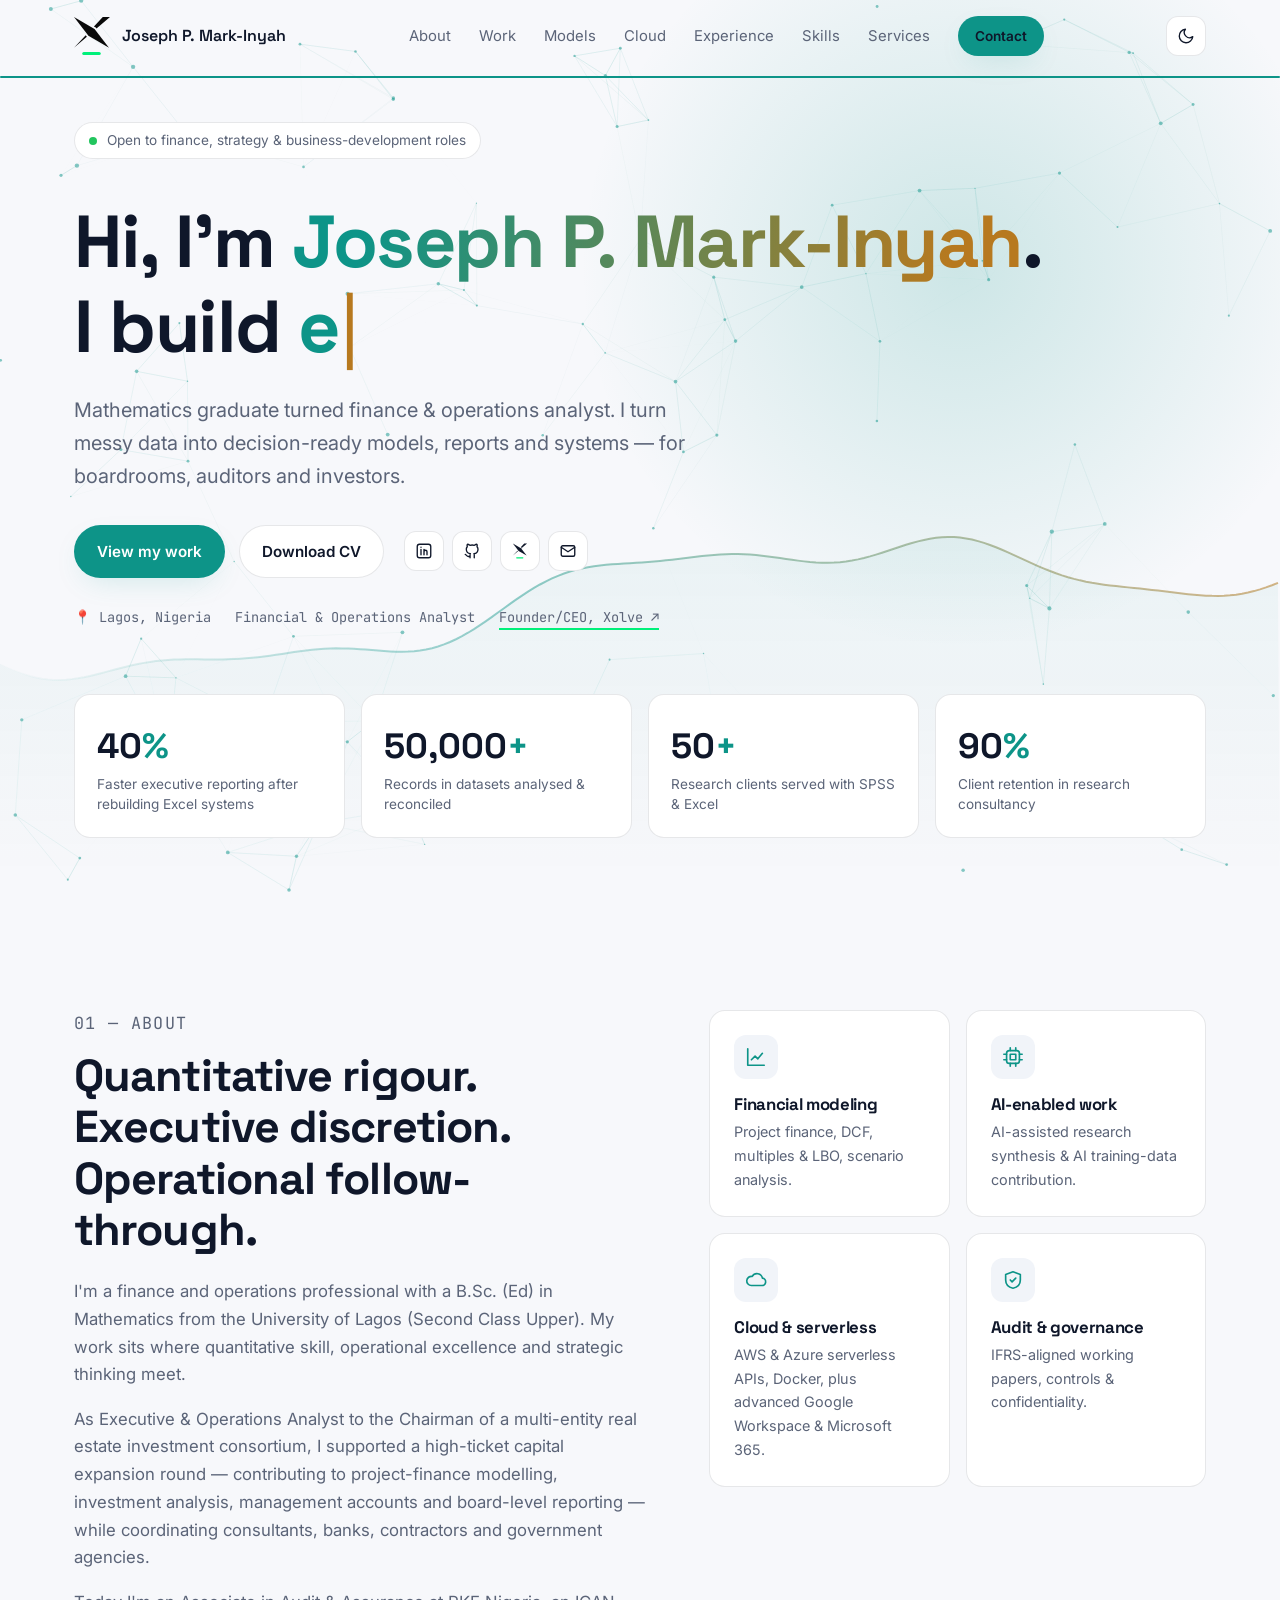
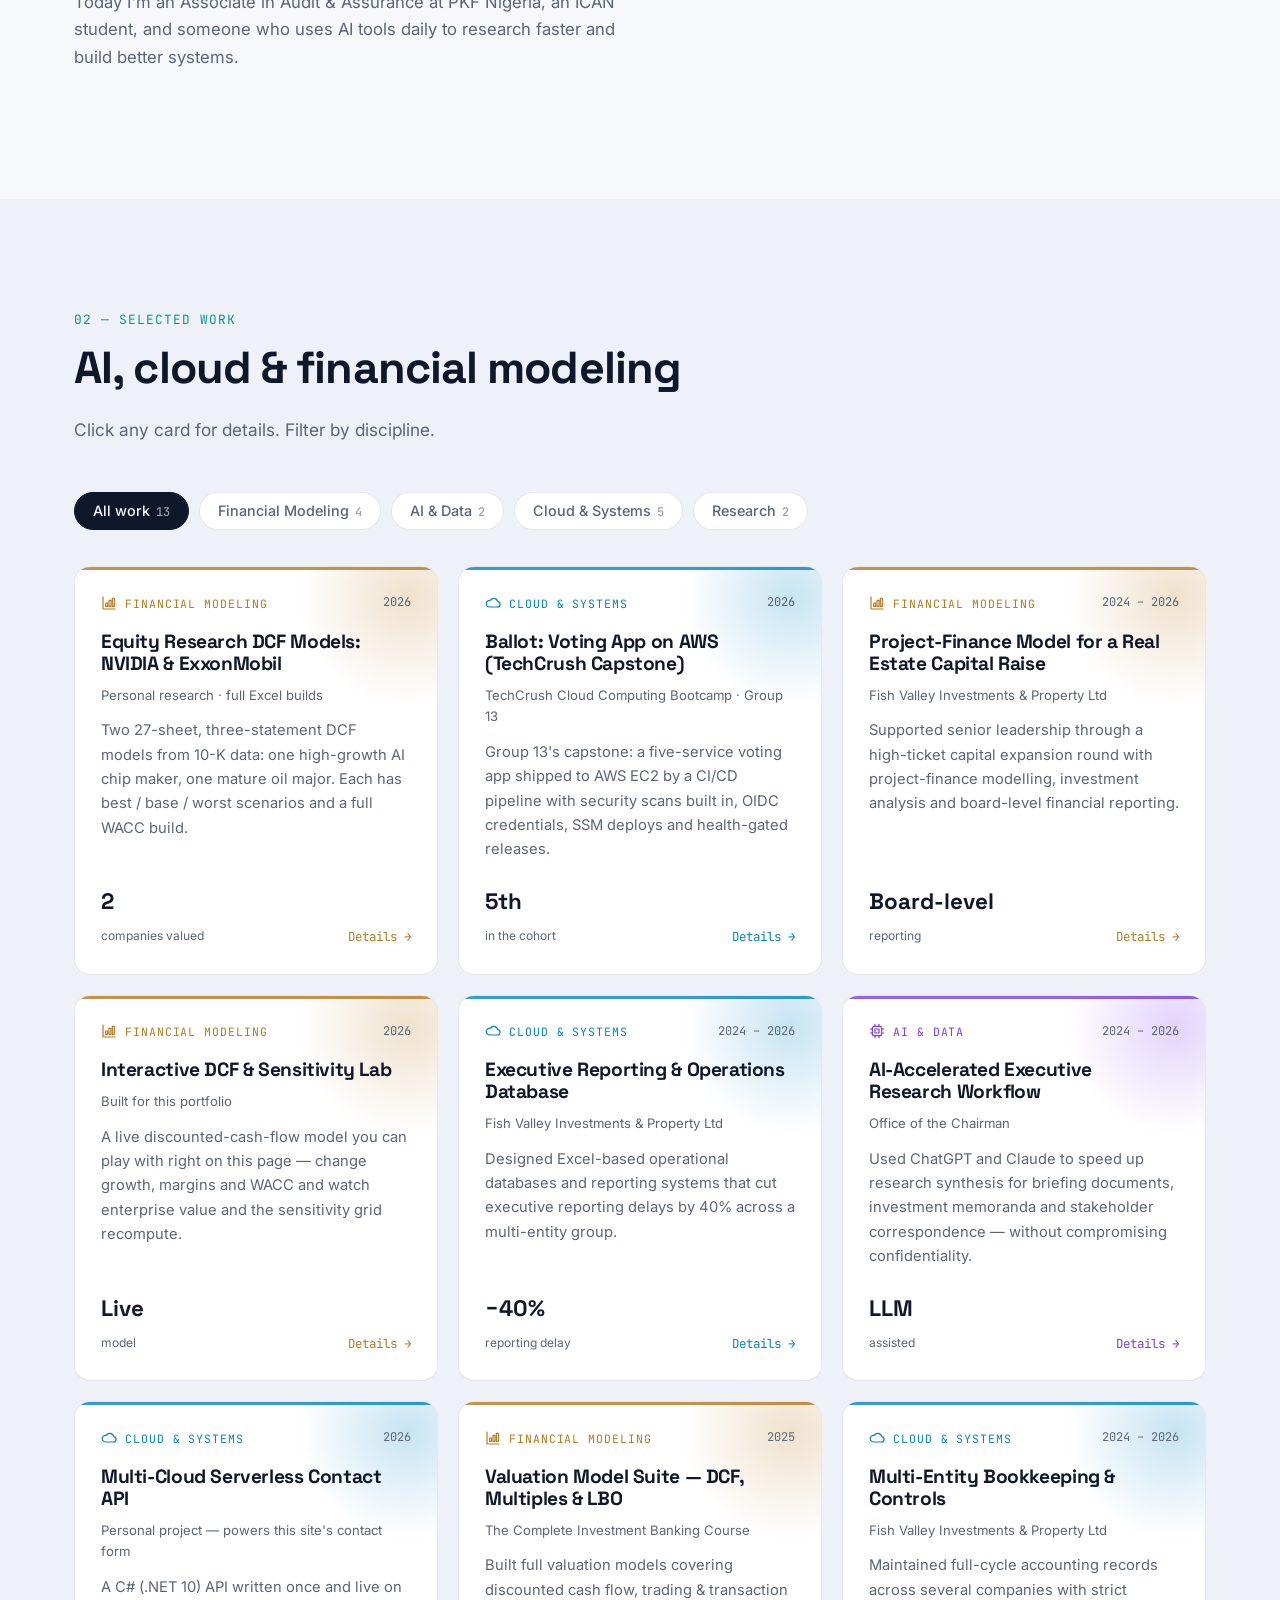
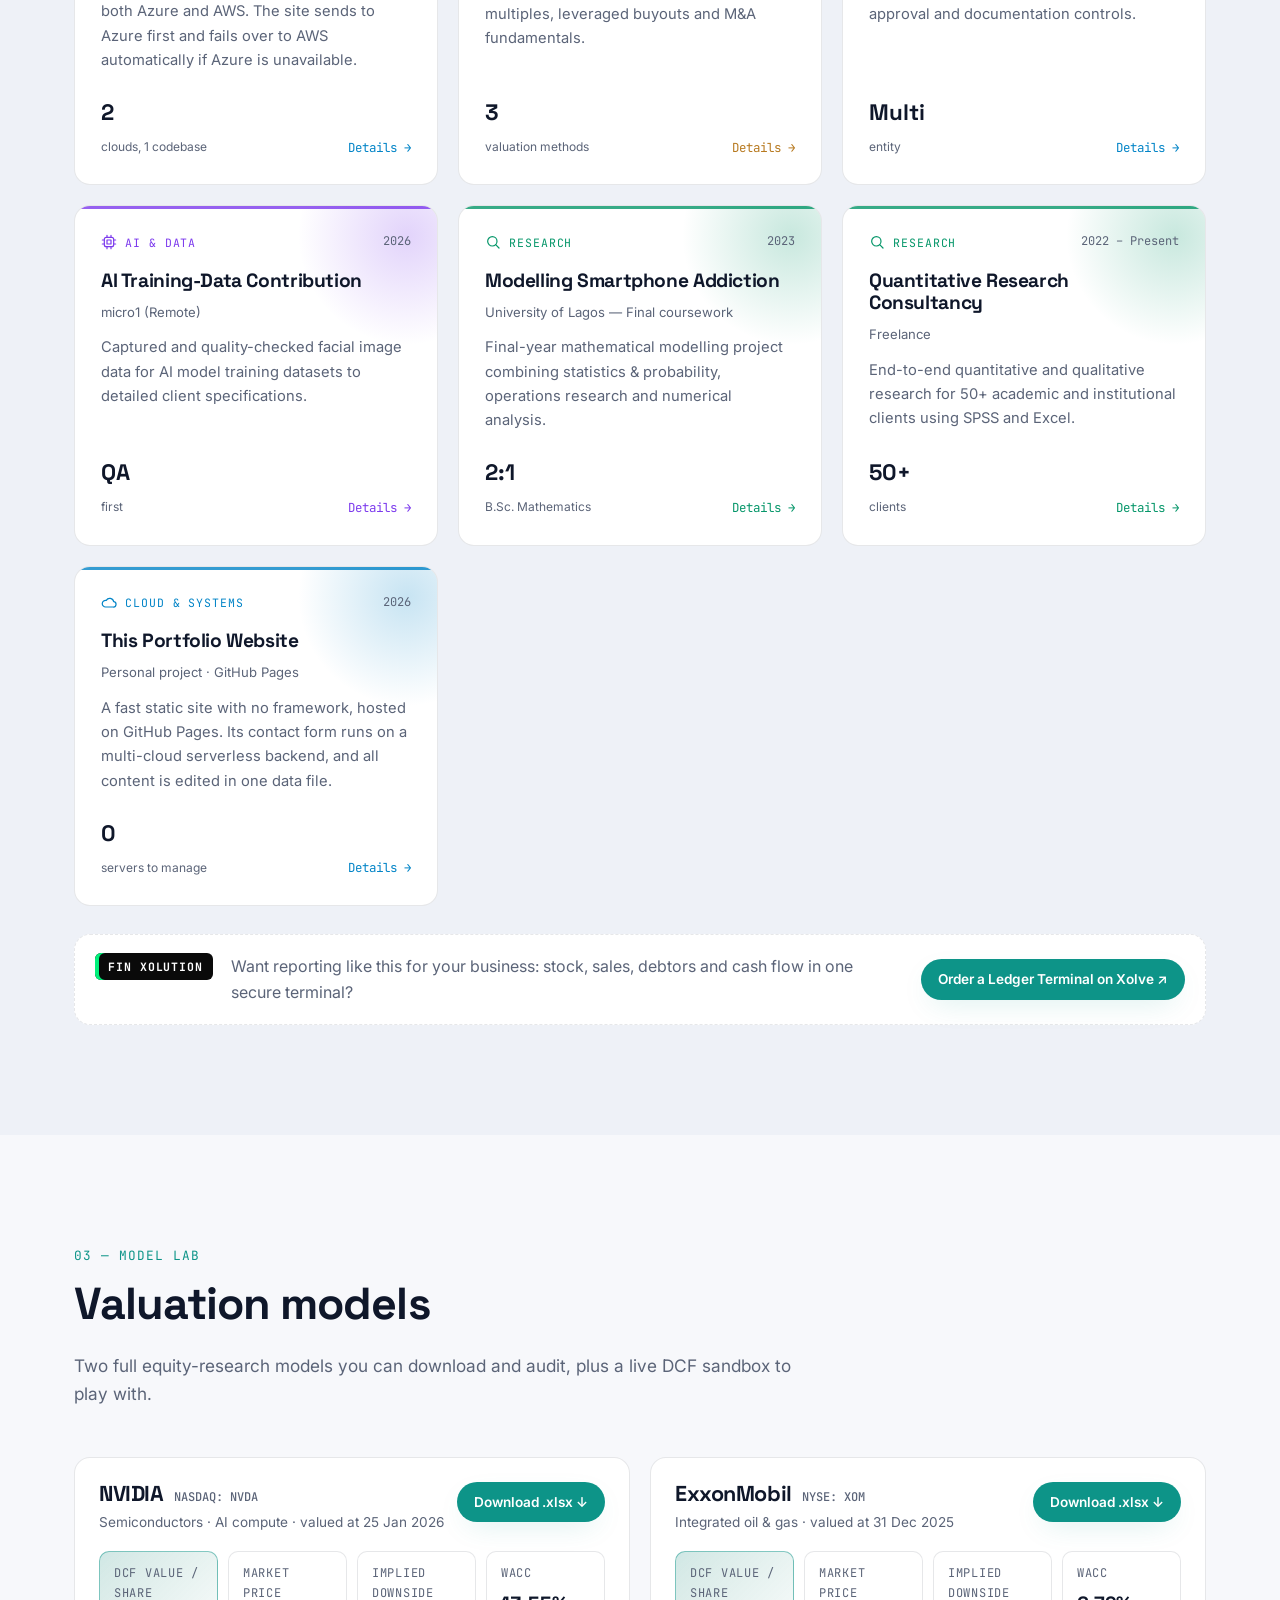
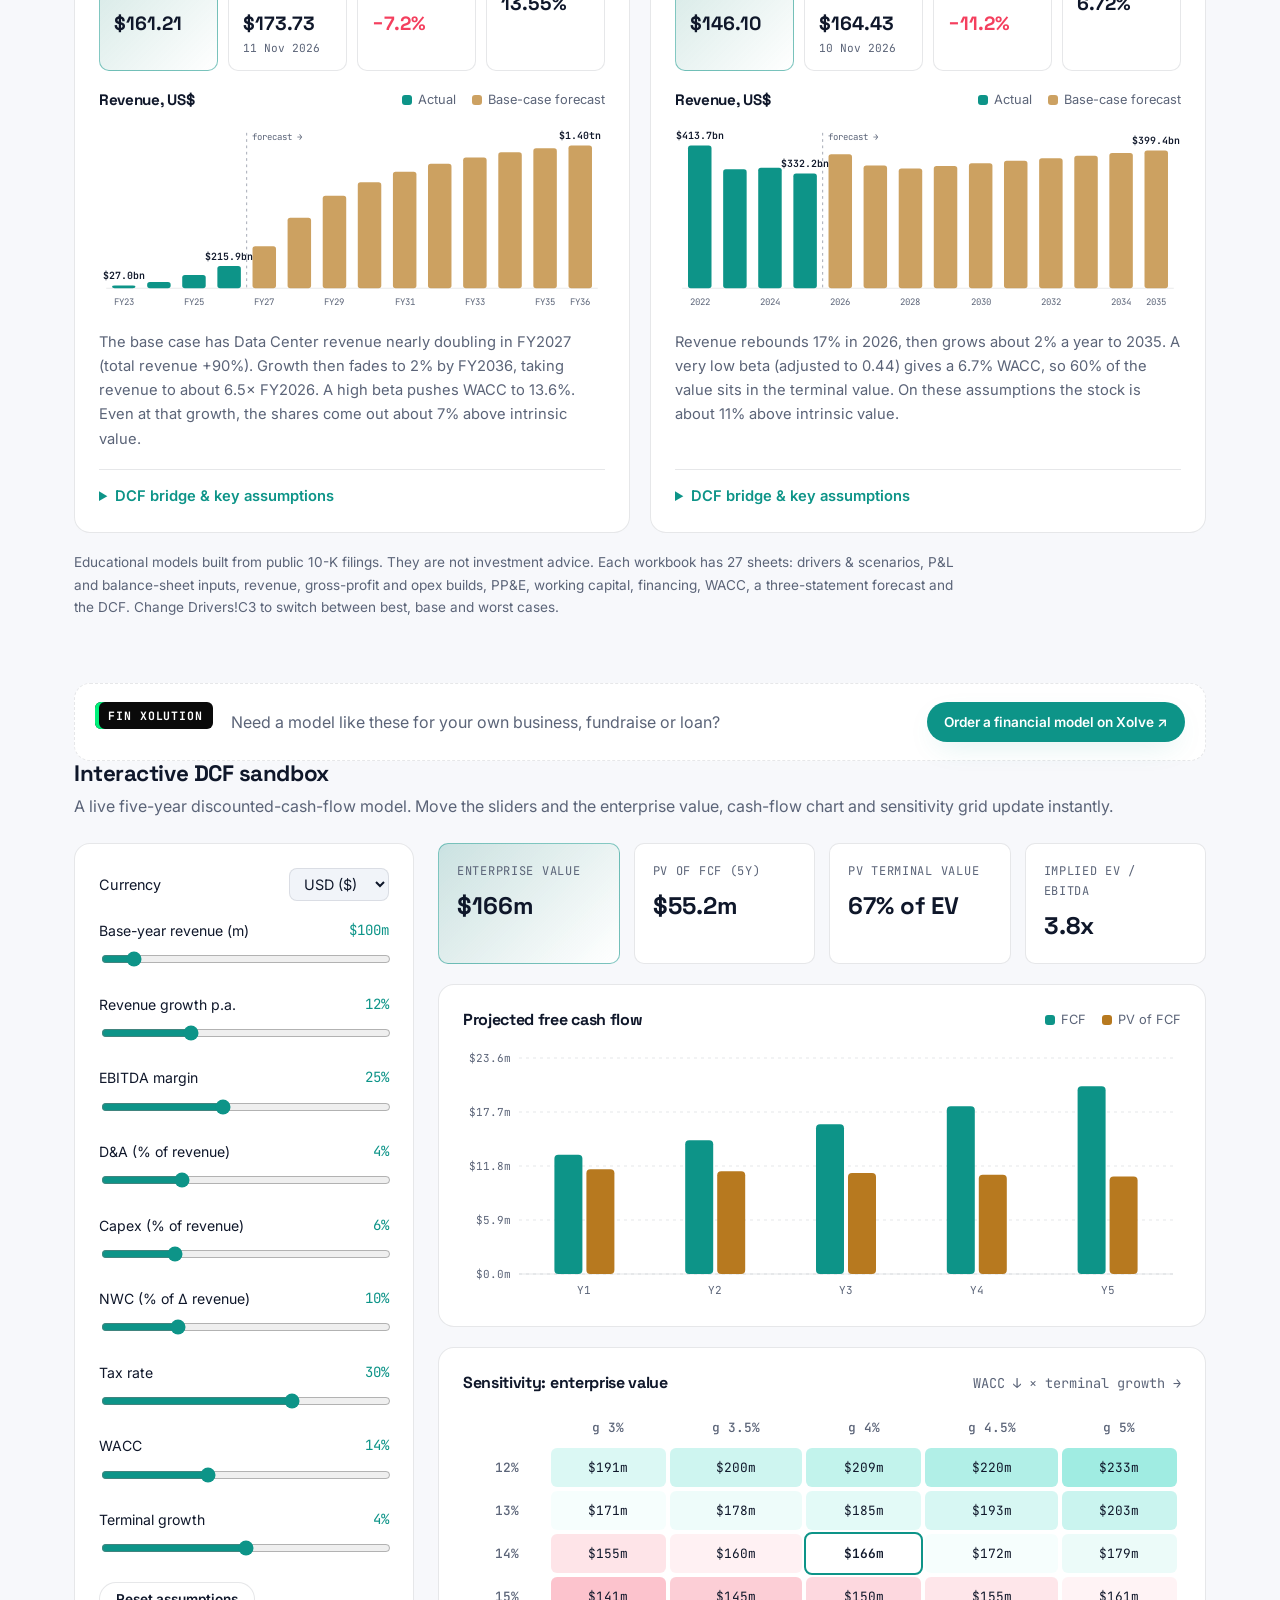
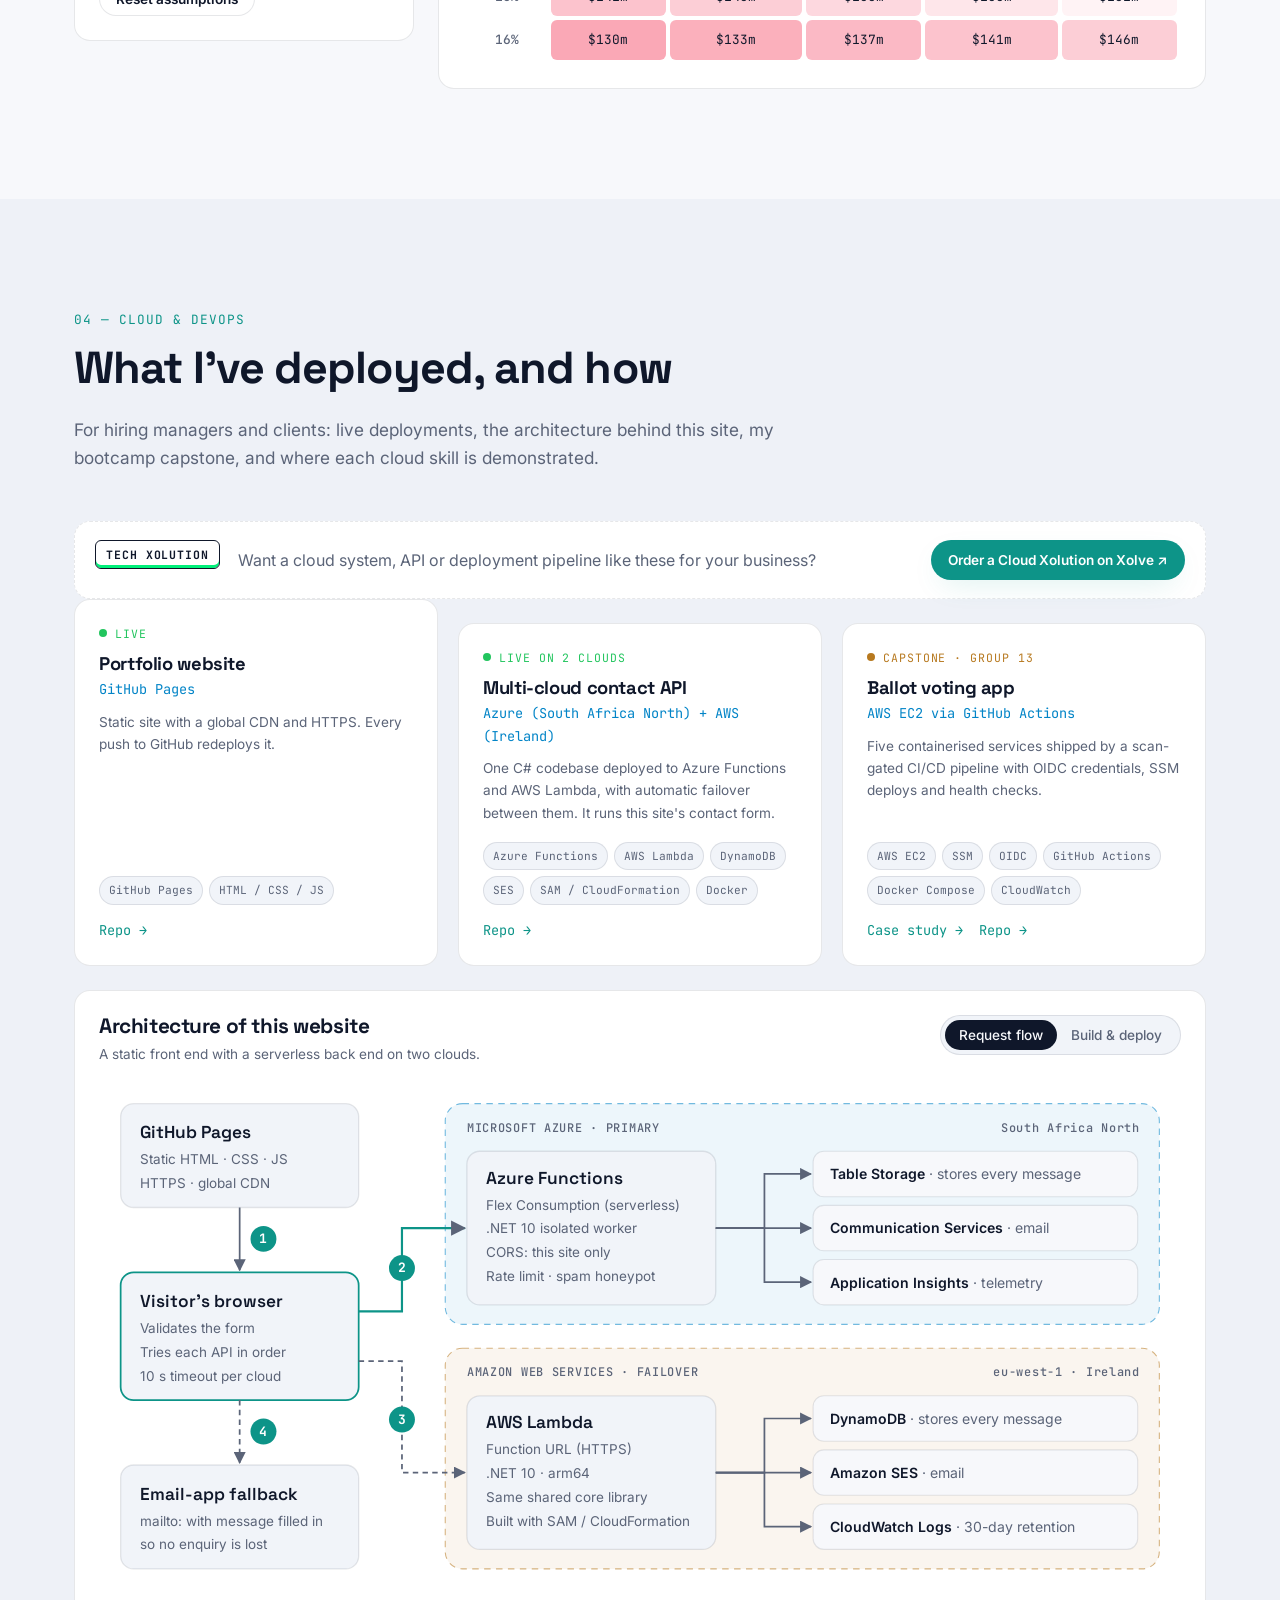
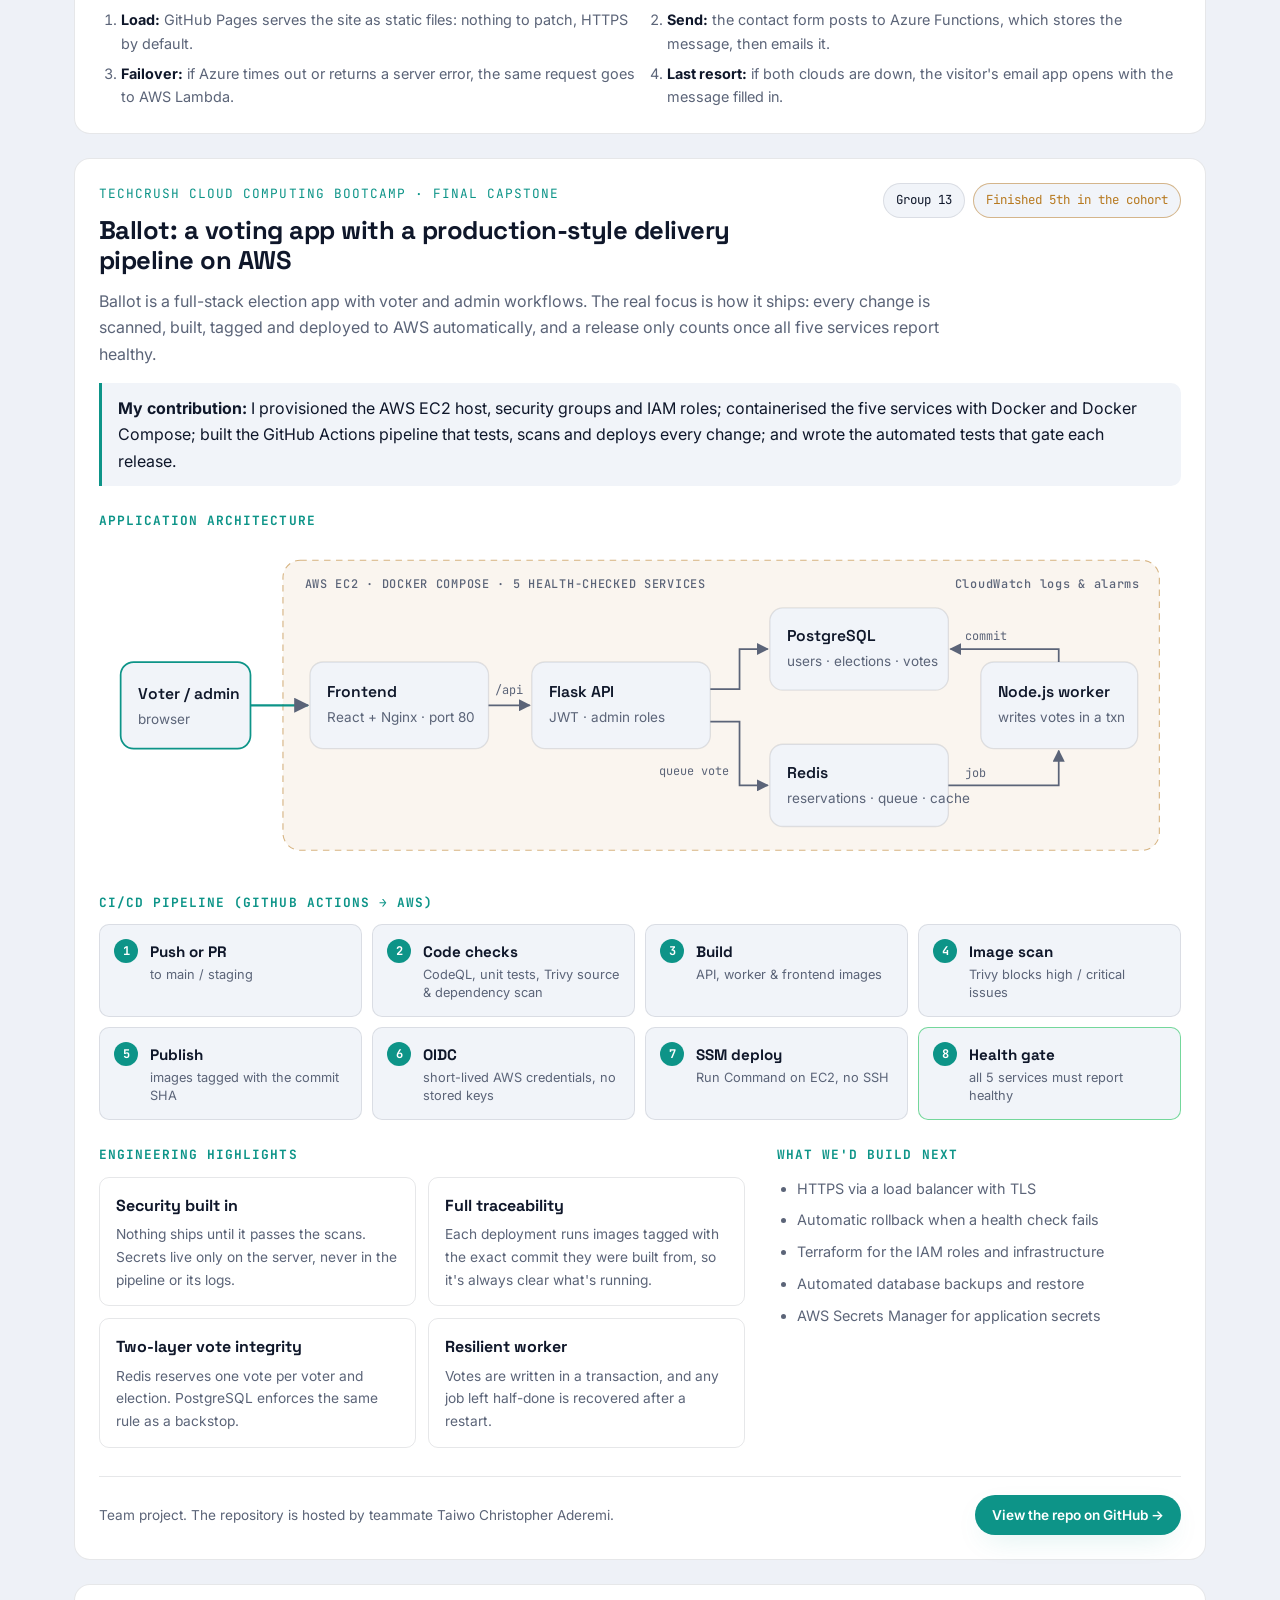
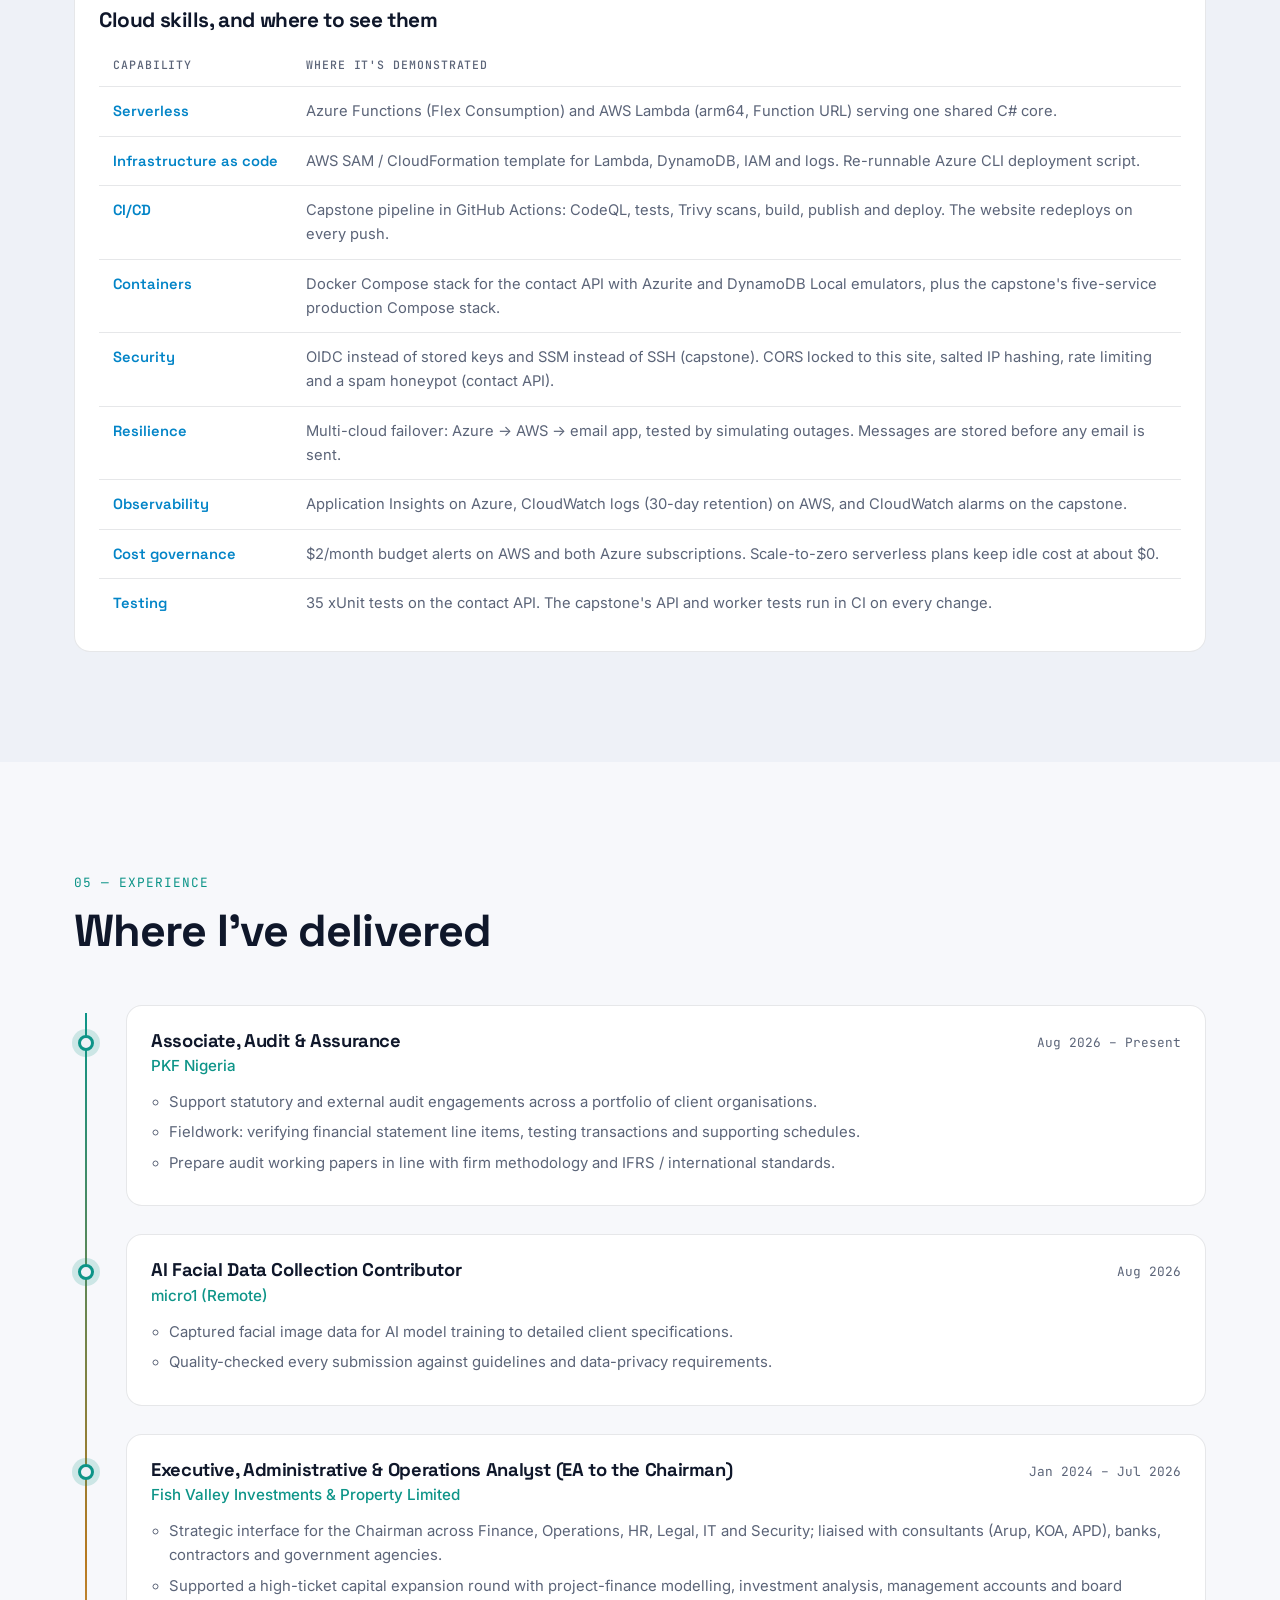
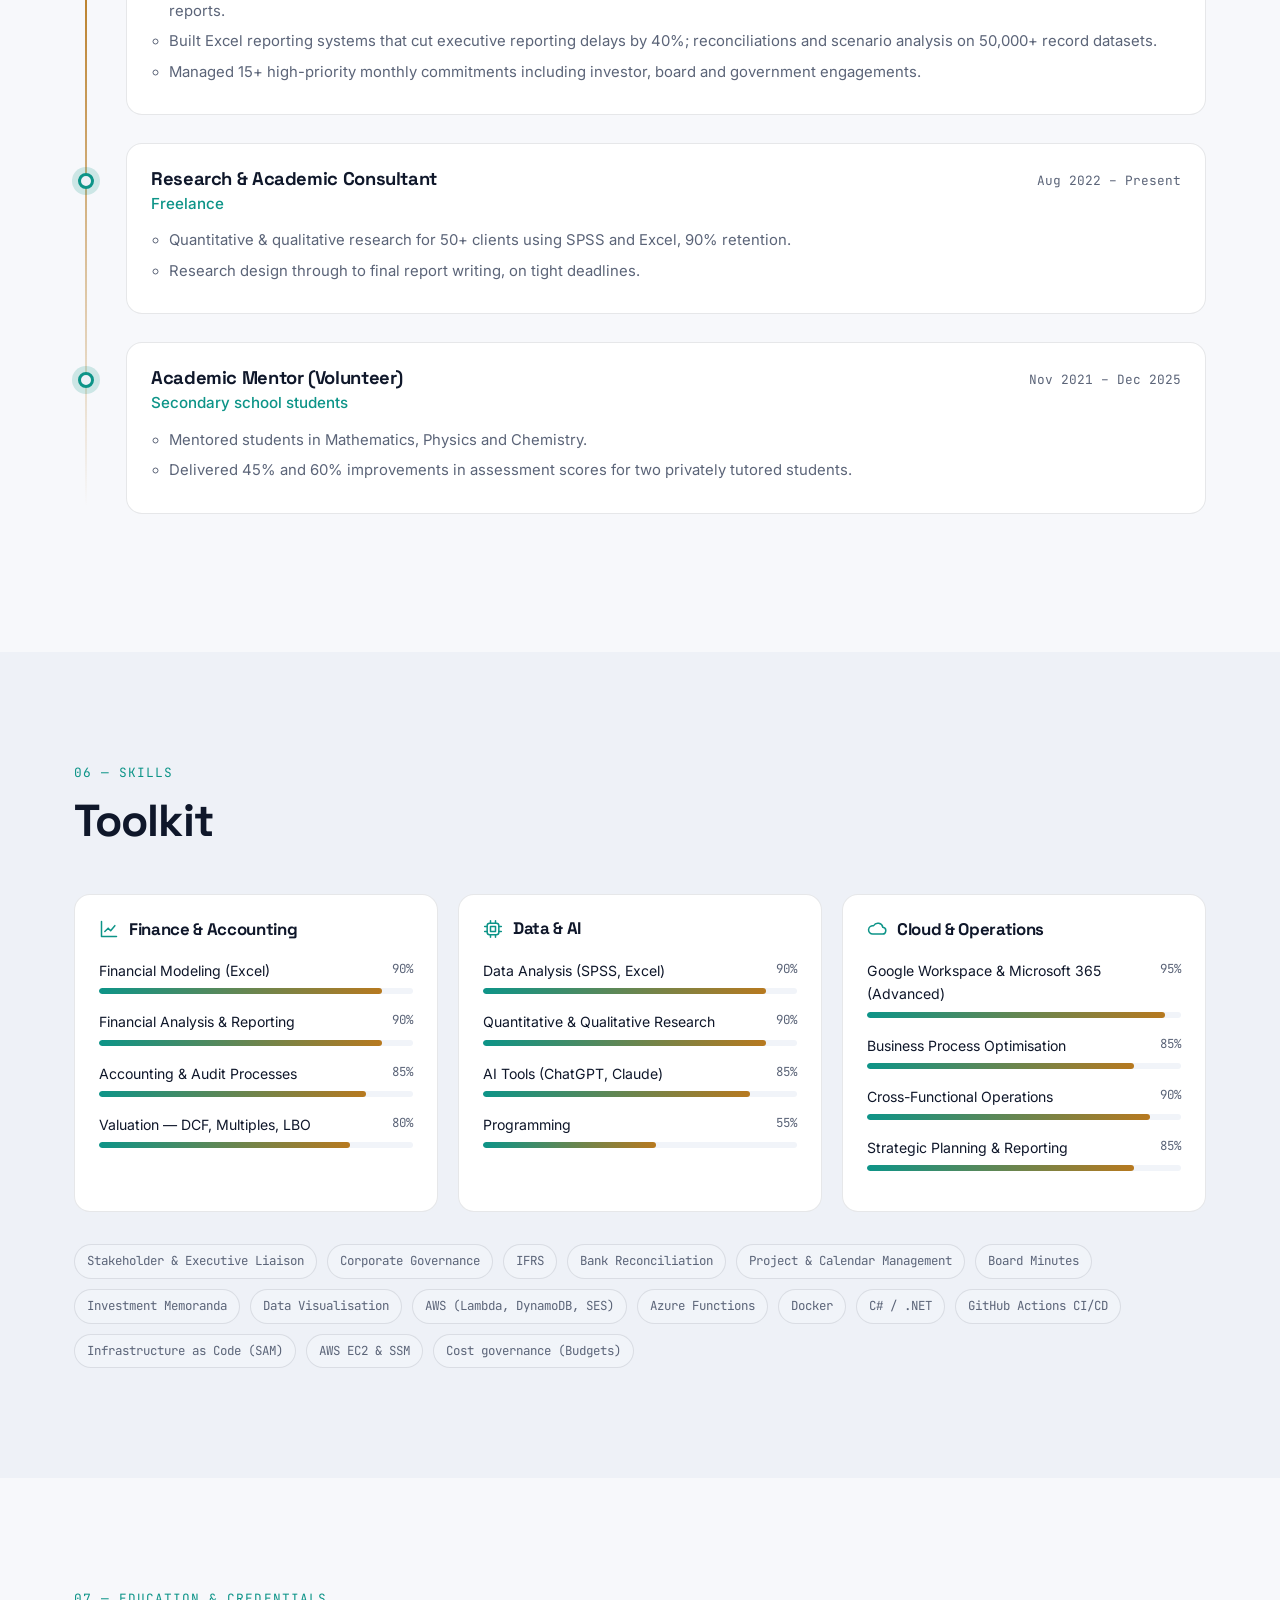
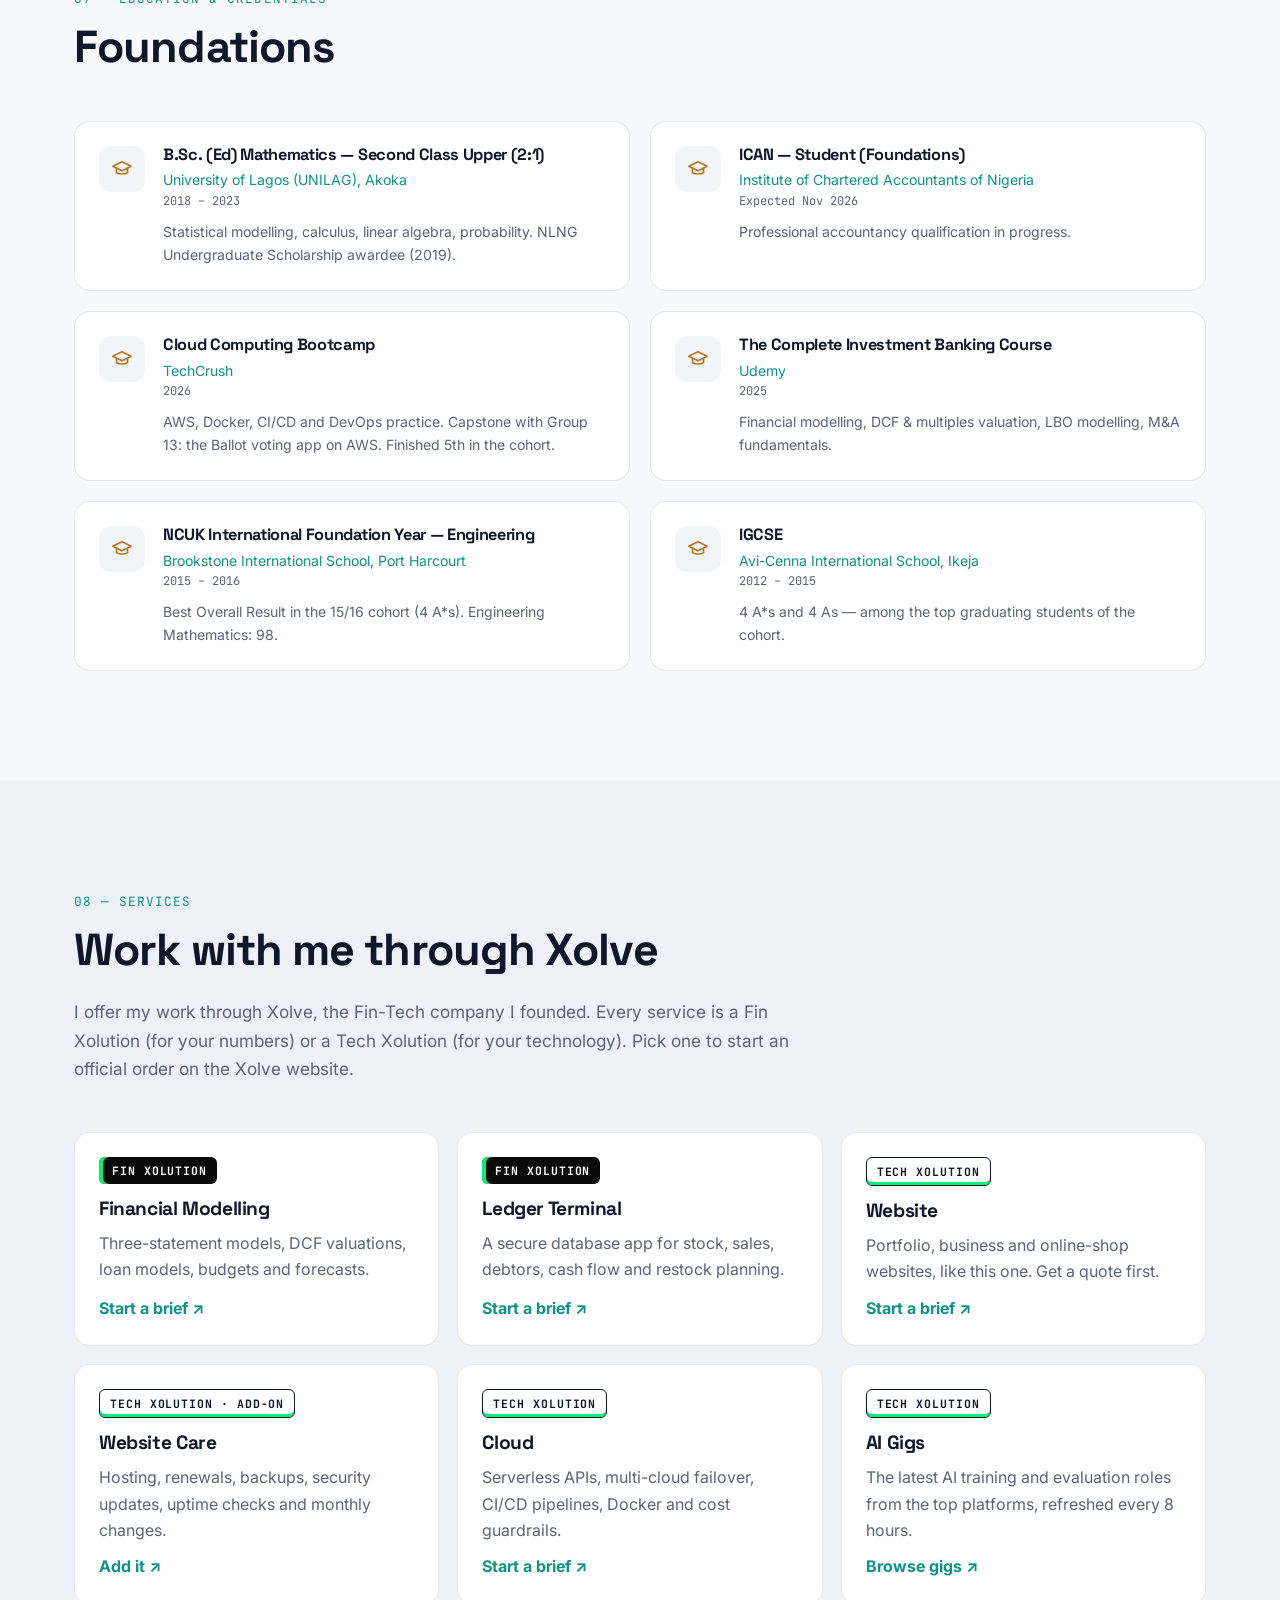
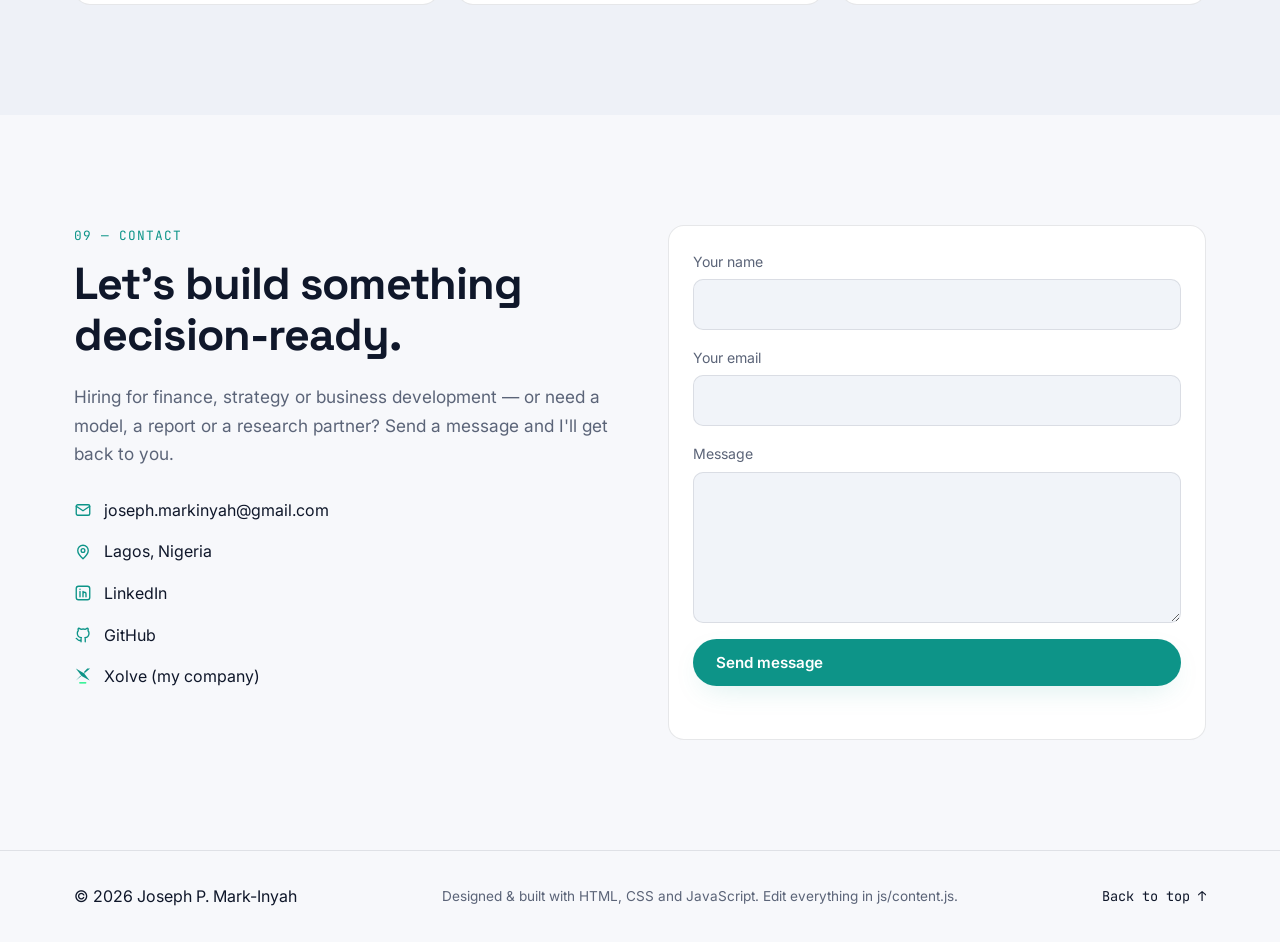
==== commit 7774148a: "Spell Fin-Tech deliberately Co-Authored-By: Claude Opus 5.5 <noreply@anthropic.com>" ====
--- a/index.html
+++ b/index.html
@@ -492,7 +492,7 @@
         <div class="section__head reveal">
           <p class="section__kicker">08 — Services</p>
           <h2 class="section__title">Work with me through Xolve</h2>
-          <p class="section__lead">I offer my work through Xolve, the fin-tech company I founded. Every service is a Fin Xolution (for your numbers) or a Tech Xolution (for your technology). Pick one to start an official order on the Xolve website.</p>
+          <p class="section__lead">I offer my work through Xolve, the Fin-Tech company I founded. Every service is a Fin Xolution (for your numbers) or a Tech Xolution (for your technology). Pick one to start an official order on the Xolve website.</p>
         </div>
         <div class="xo-grid">
           <a class="card xo-card reveal" href="https://xolve-it.pages.dev/start/finance/" target="_blank" rel="noopener">
